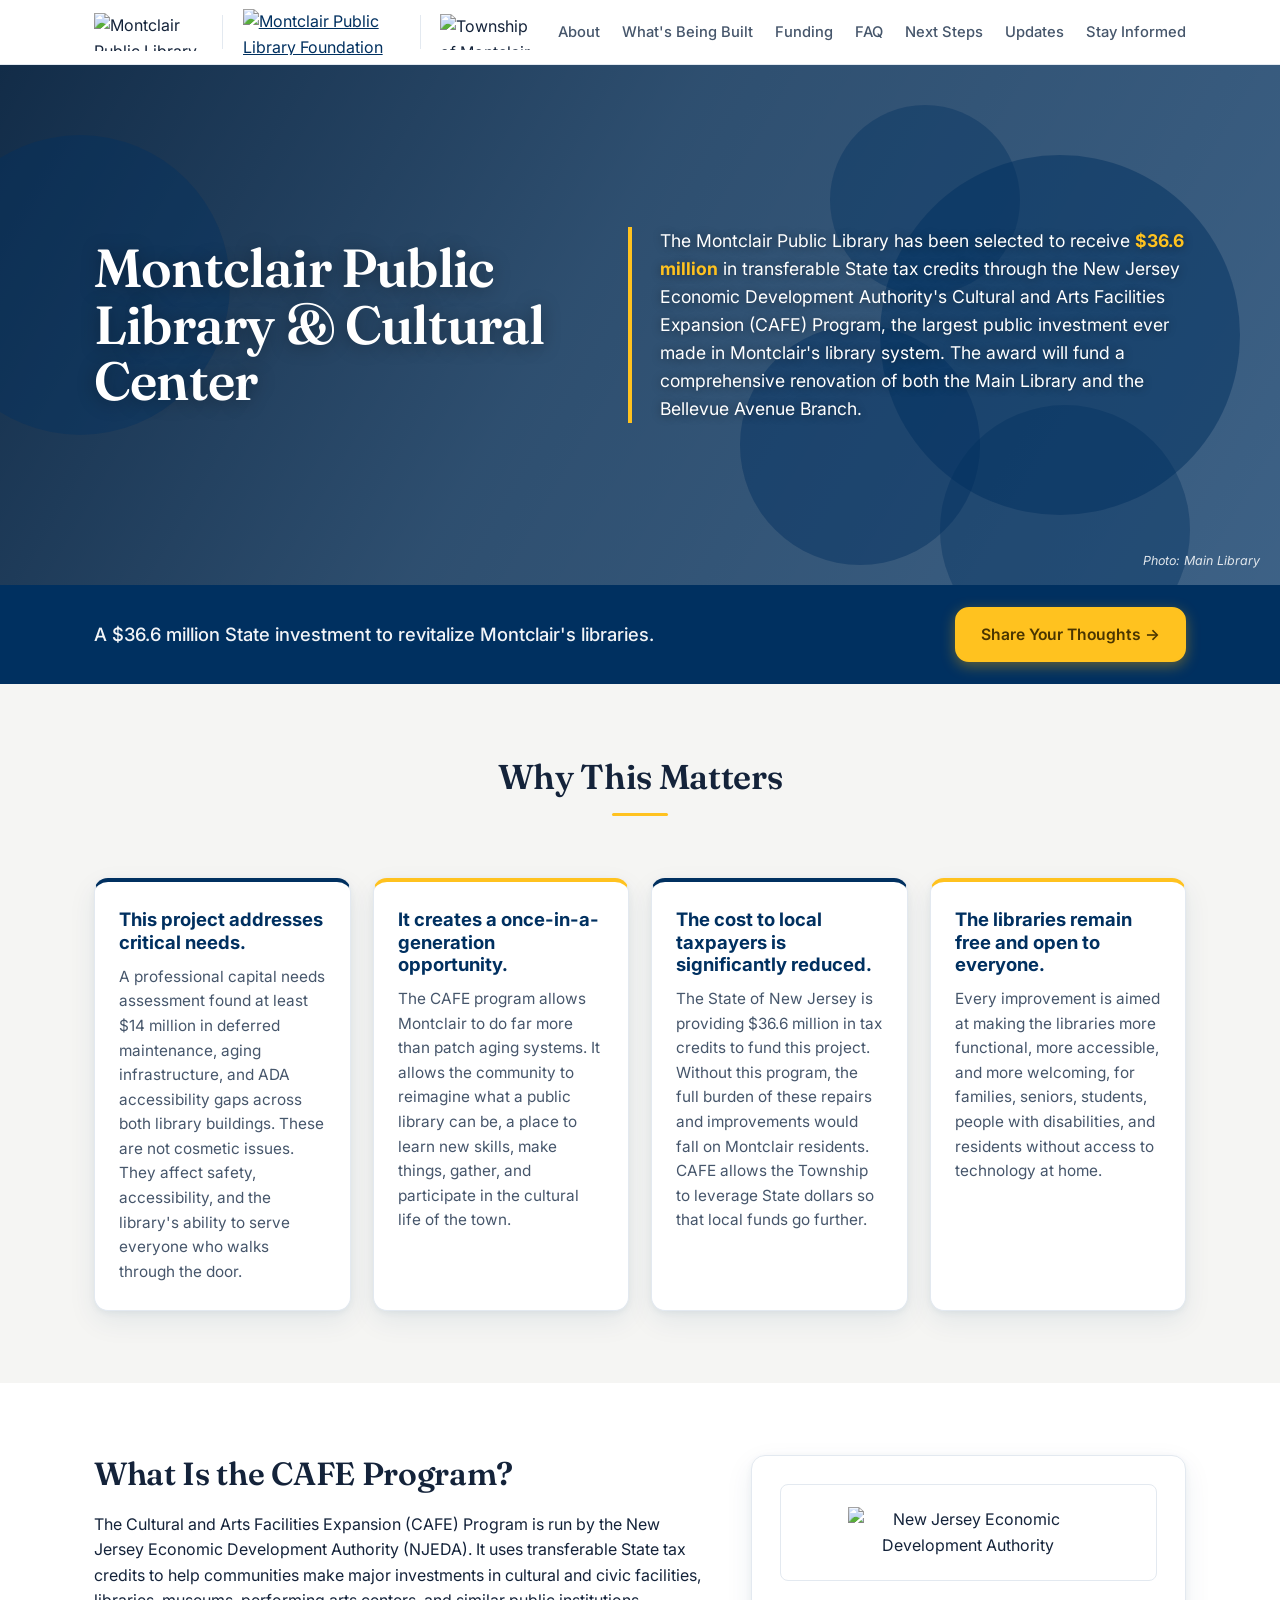
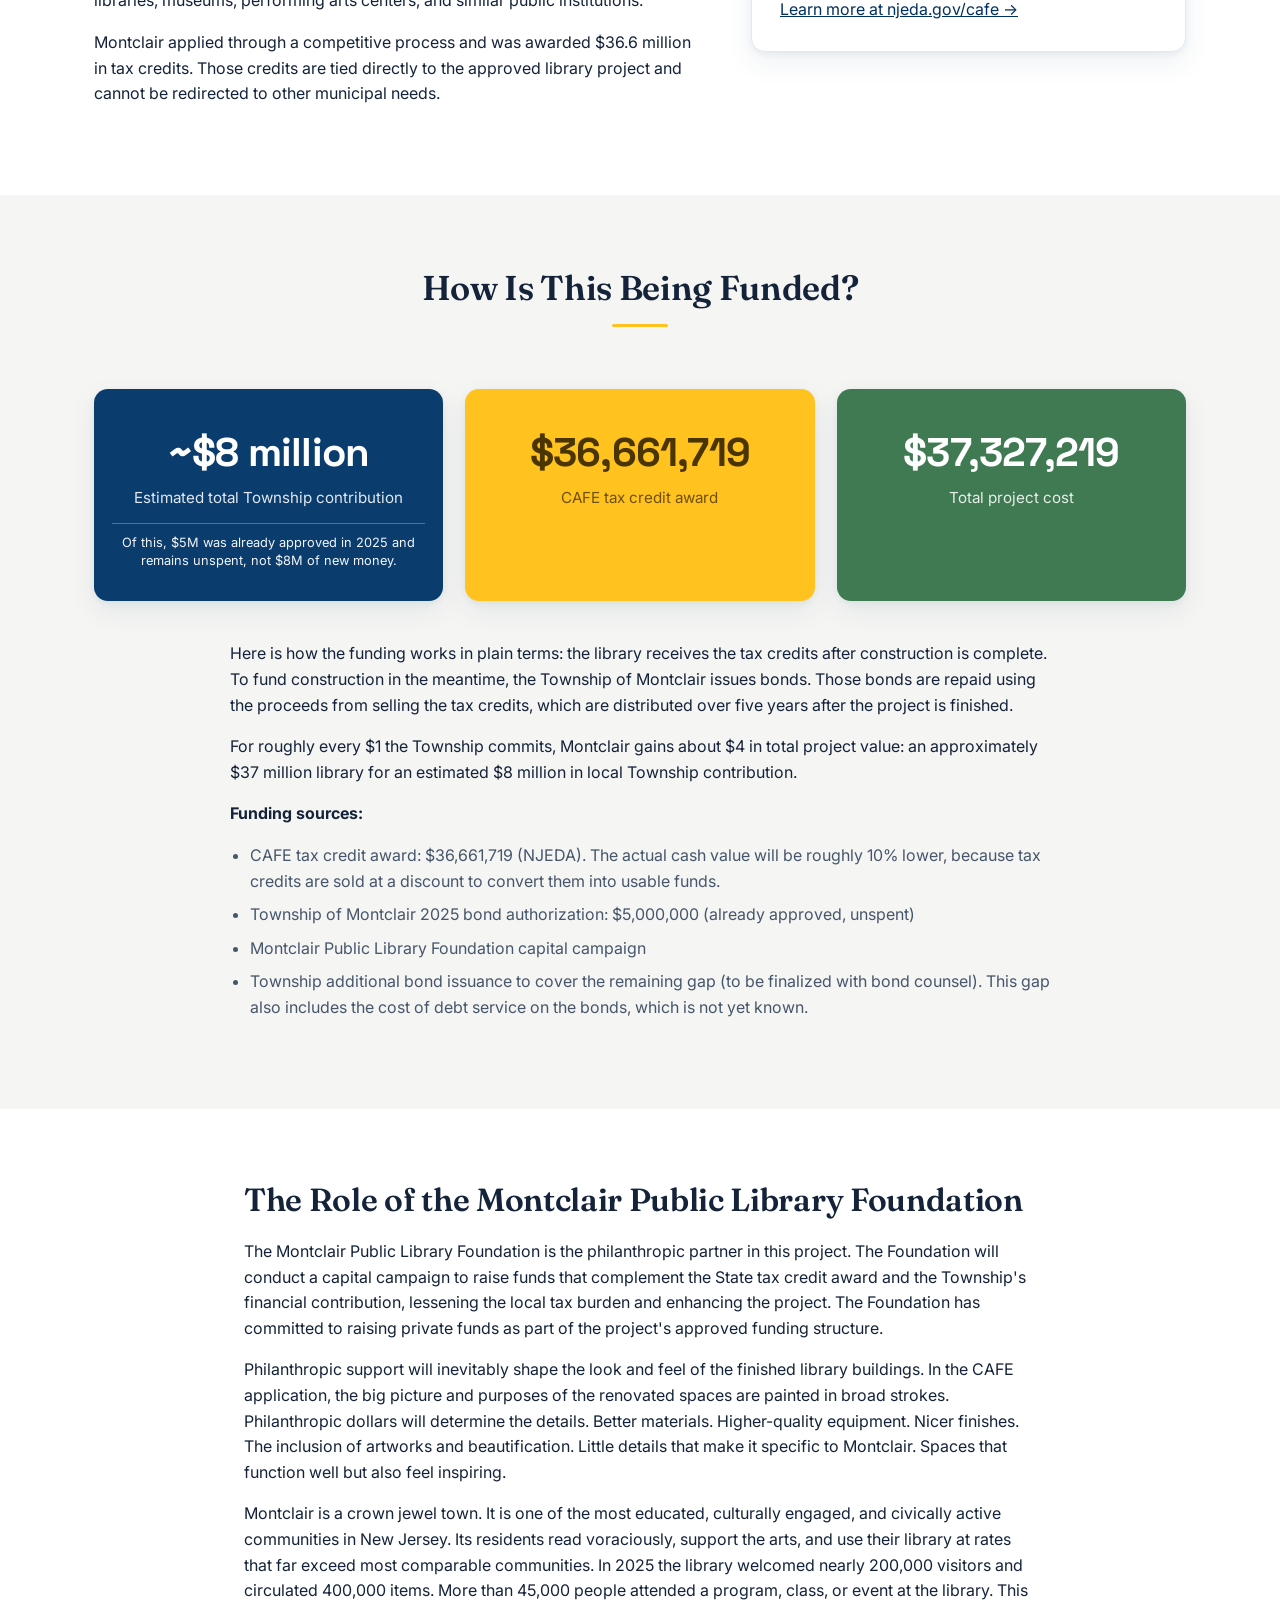
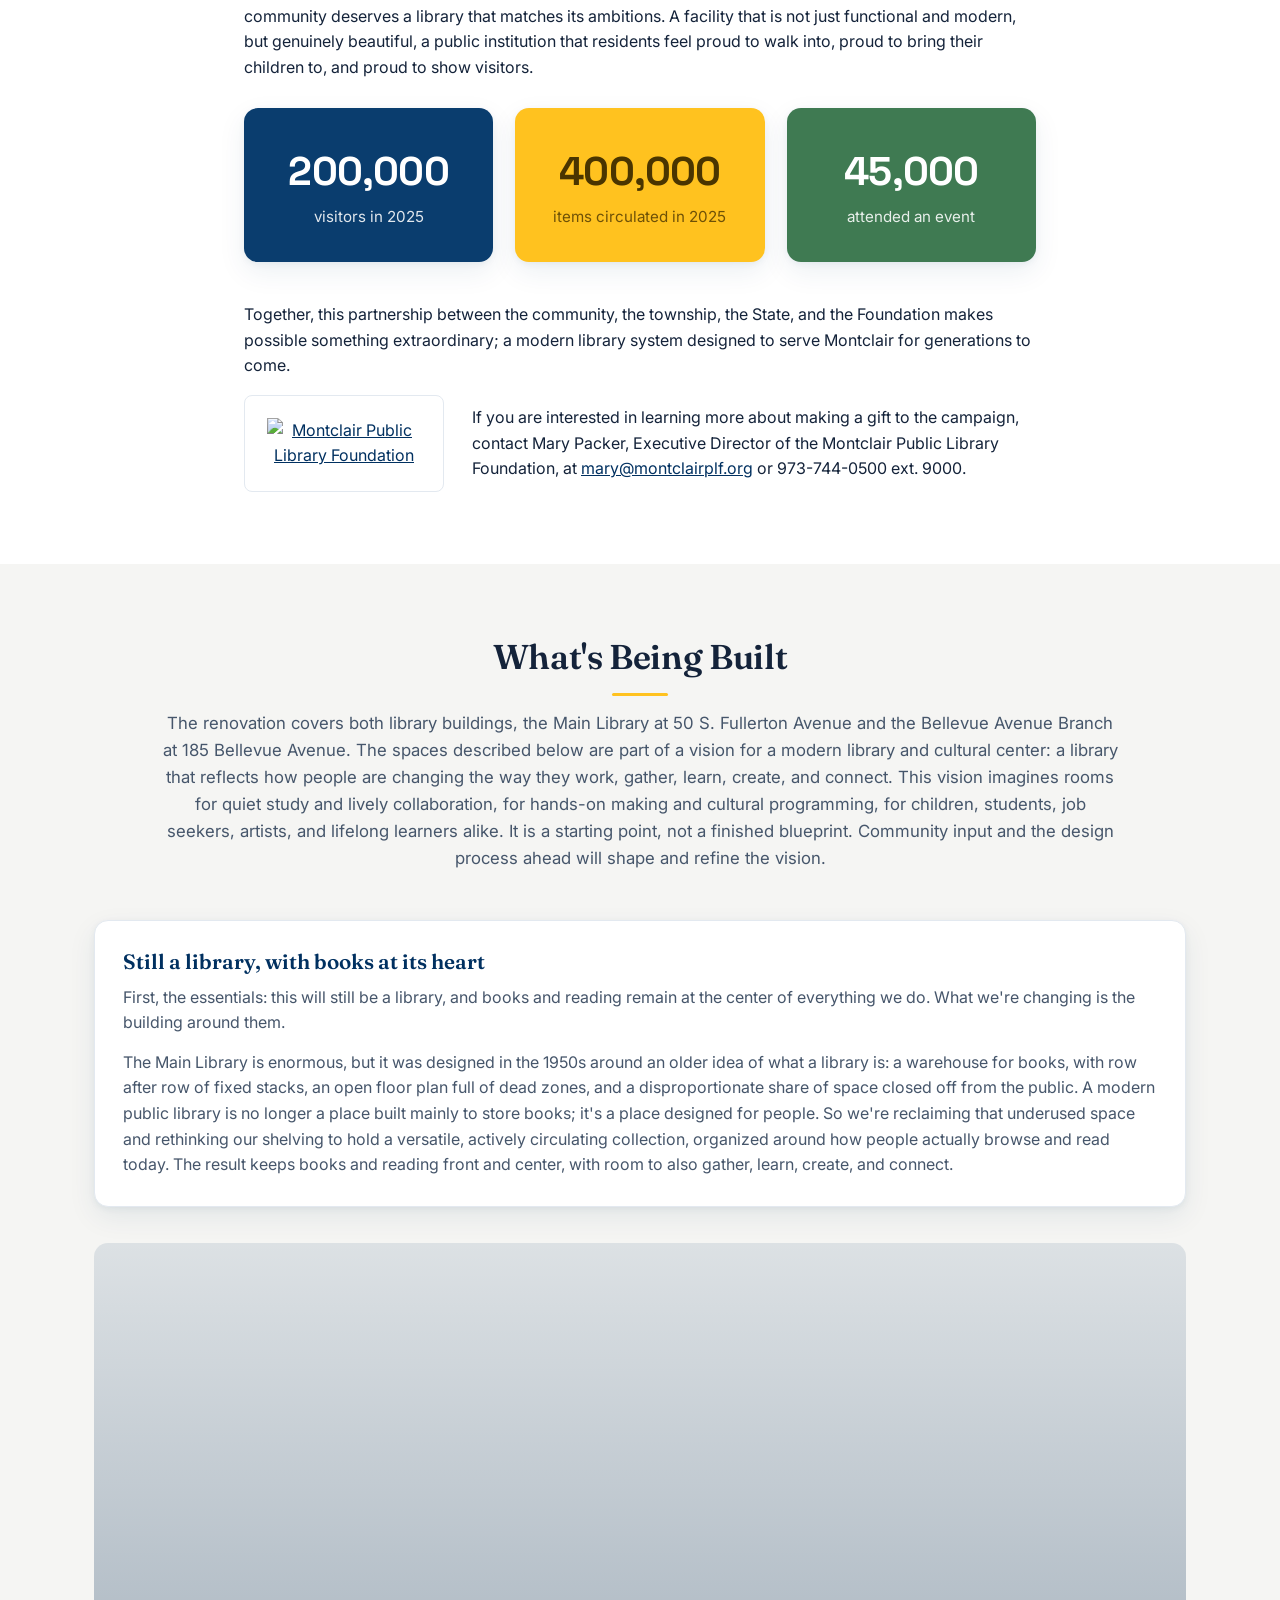
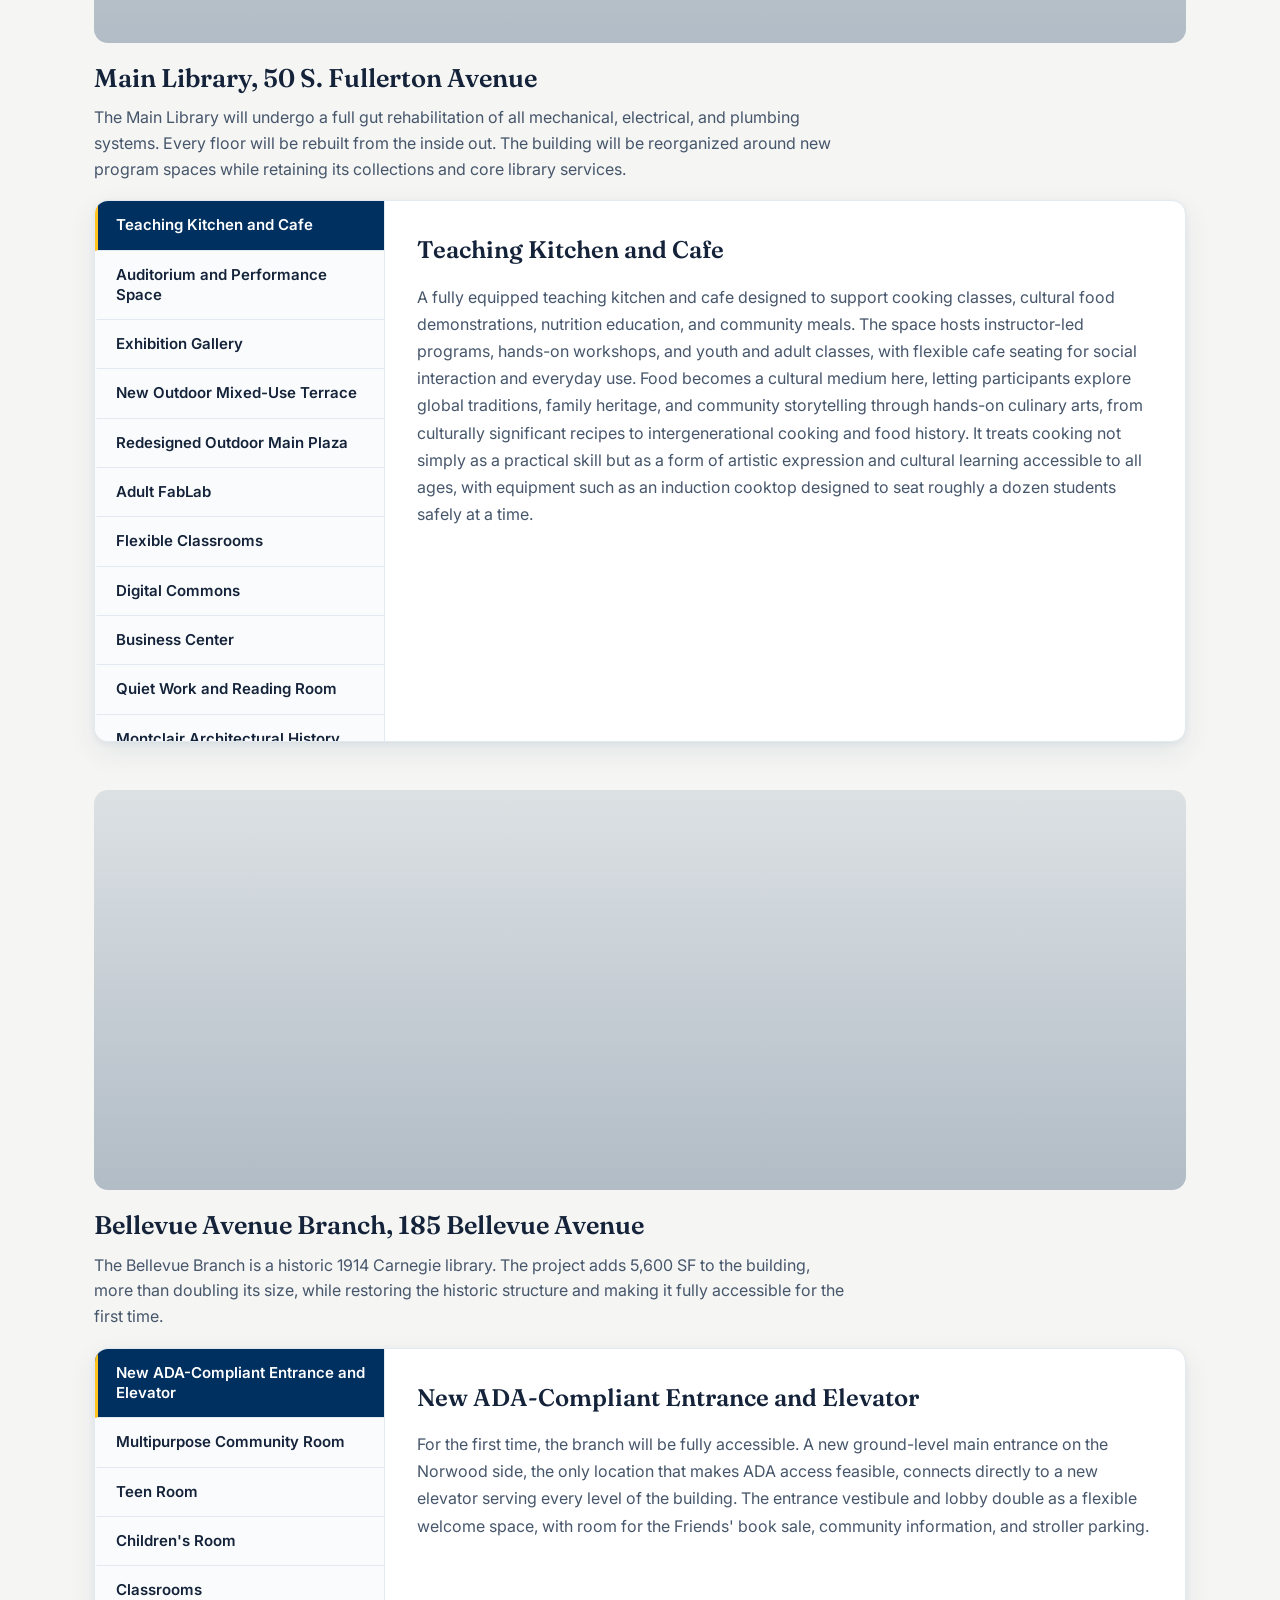
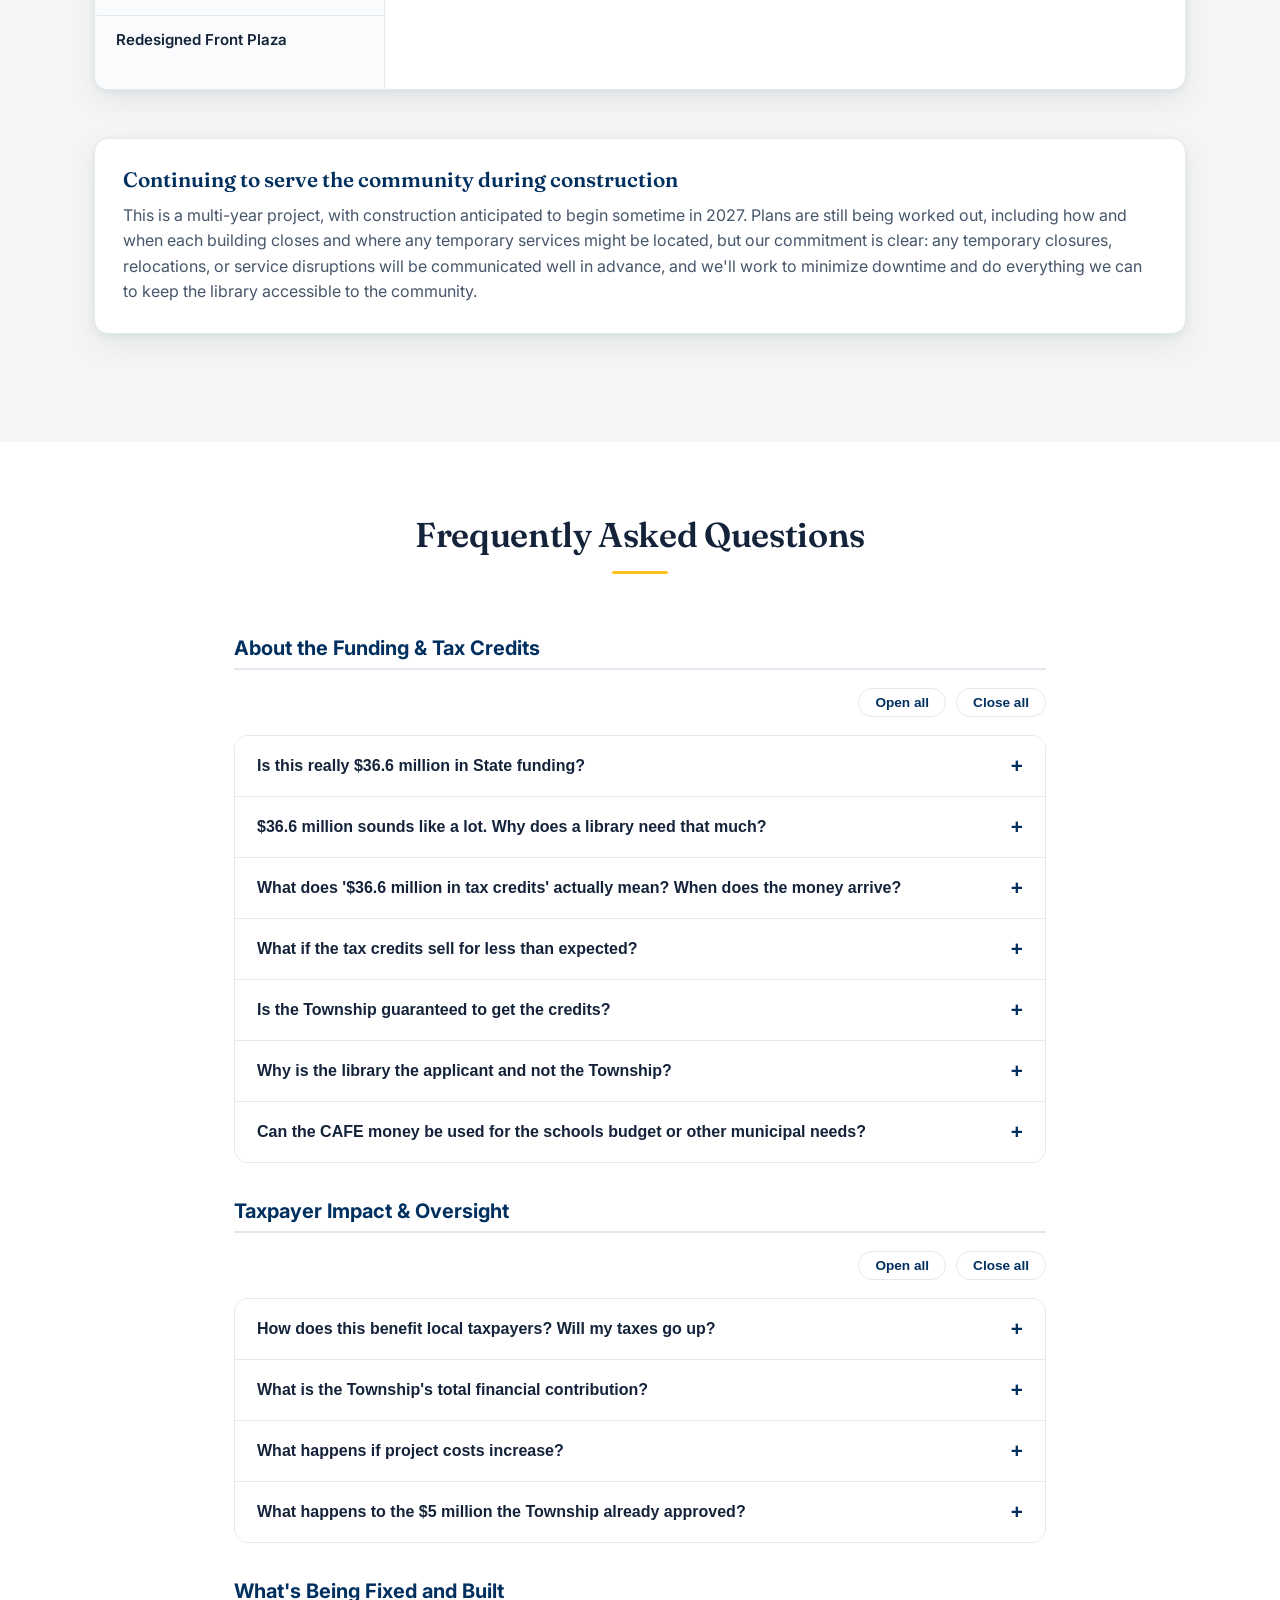
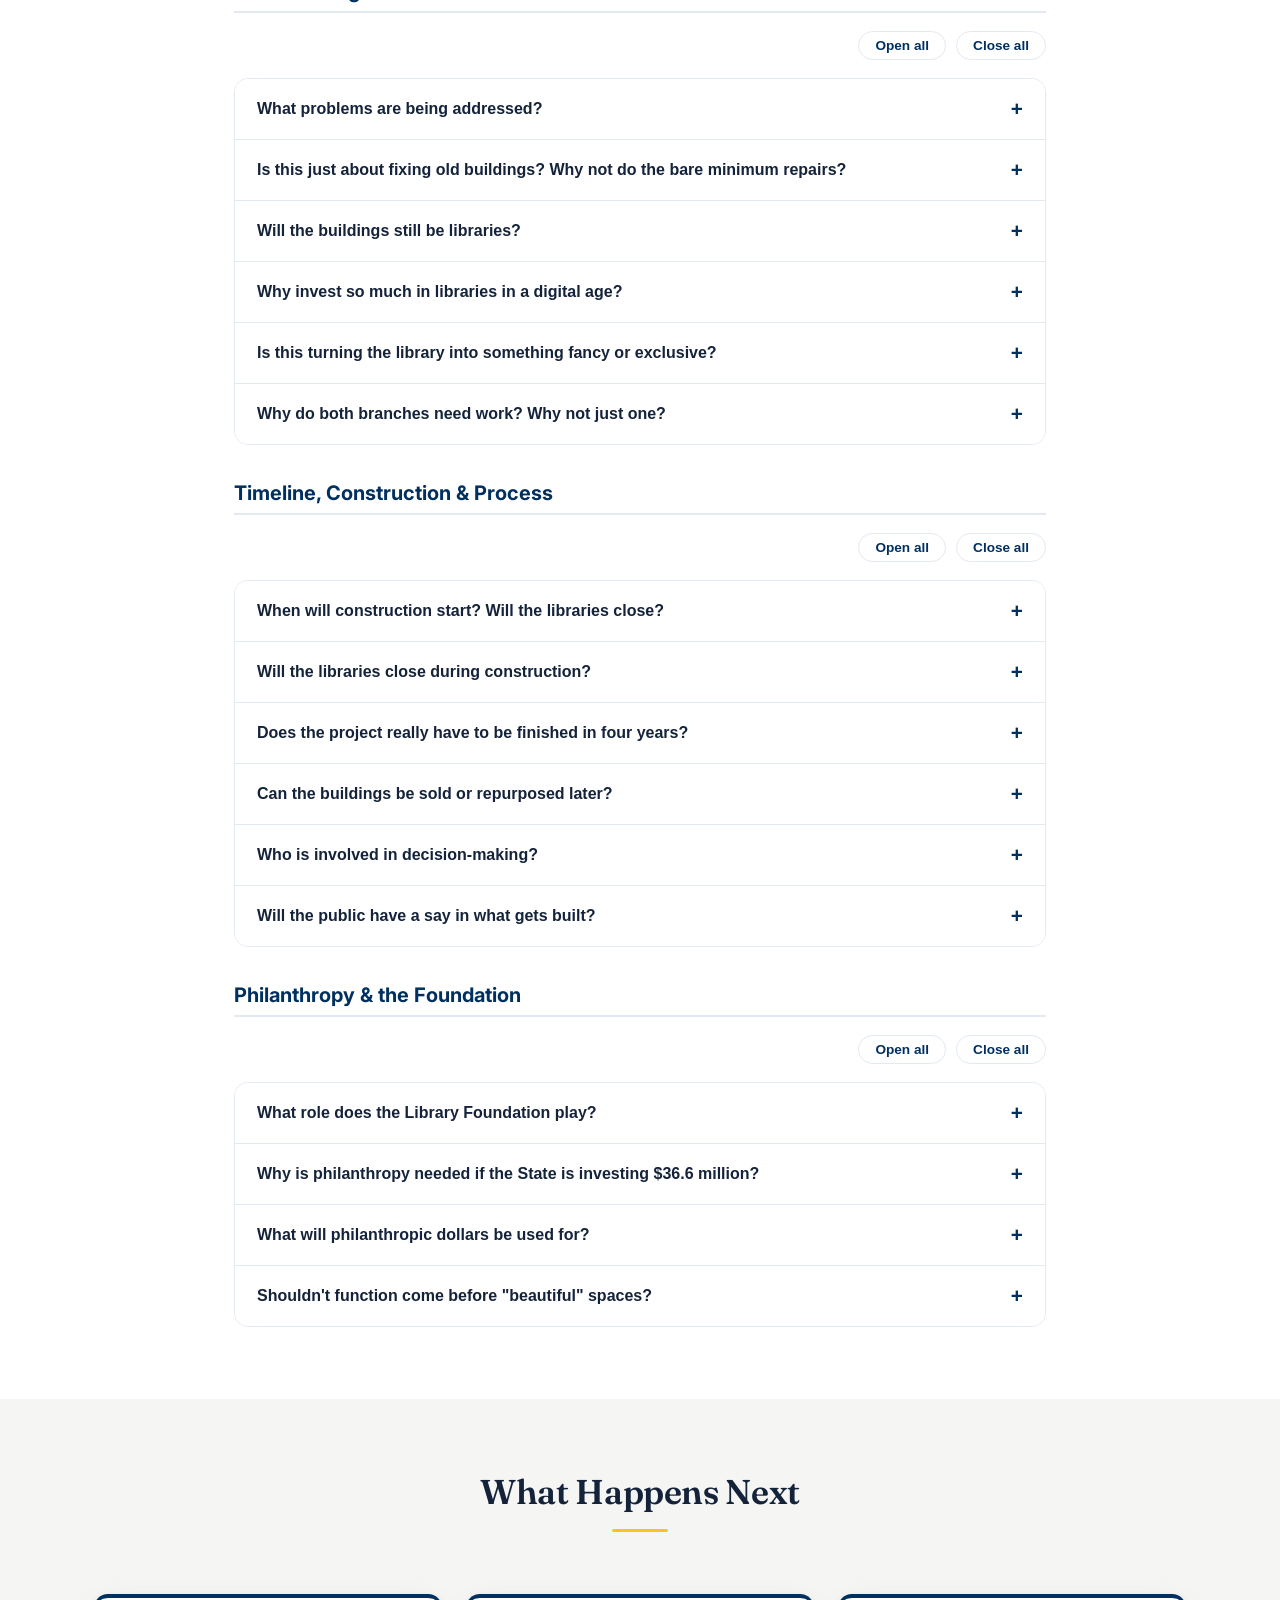
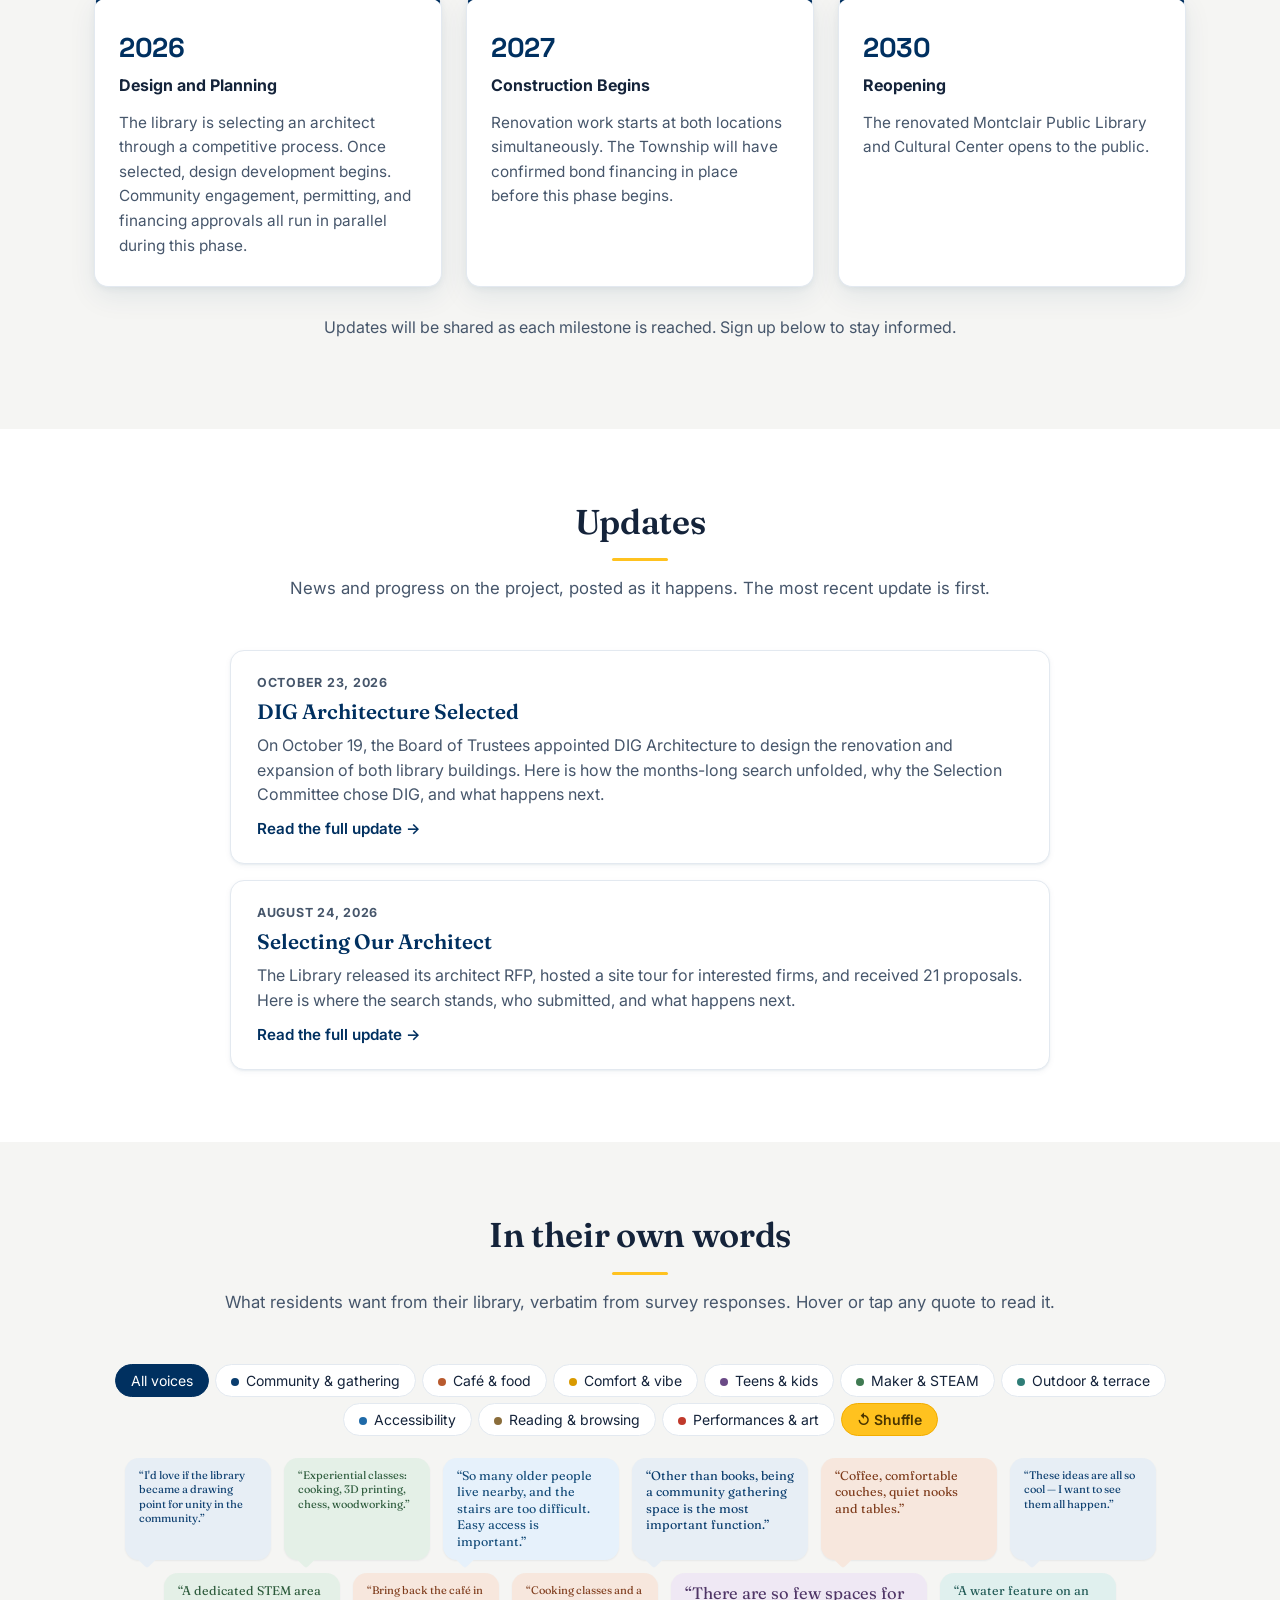
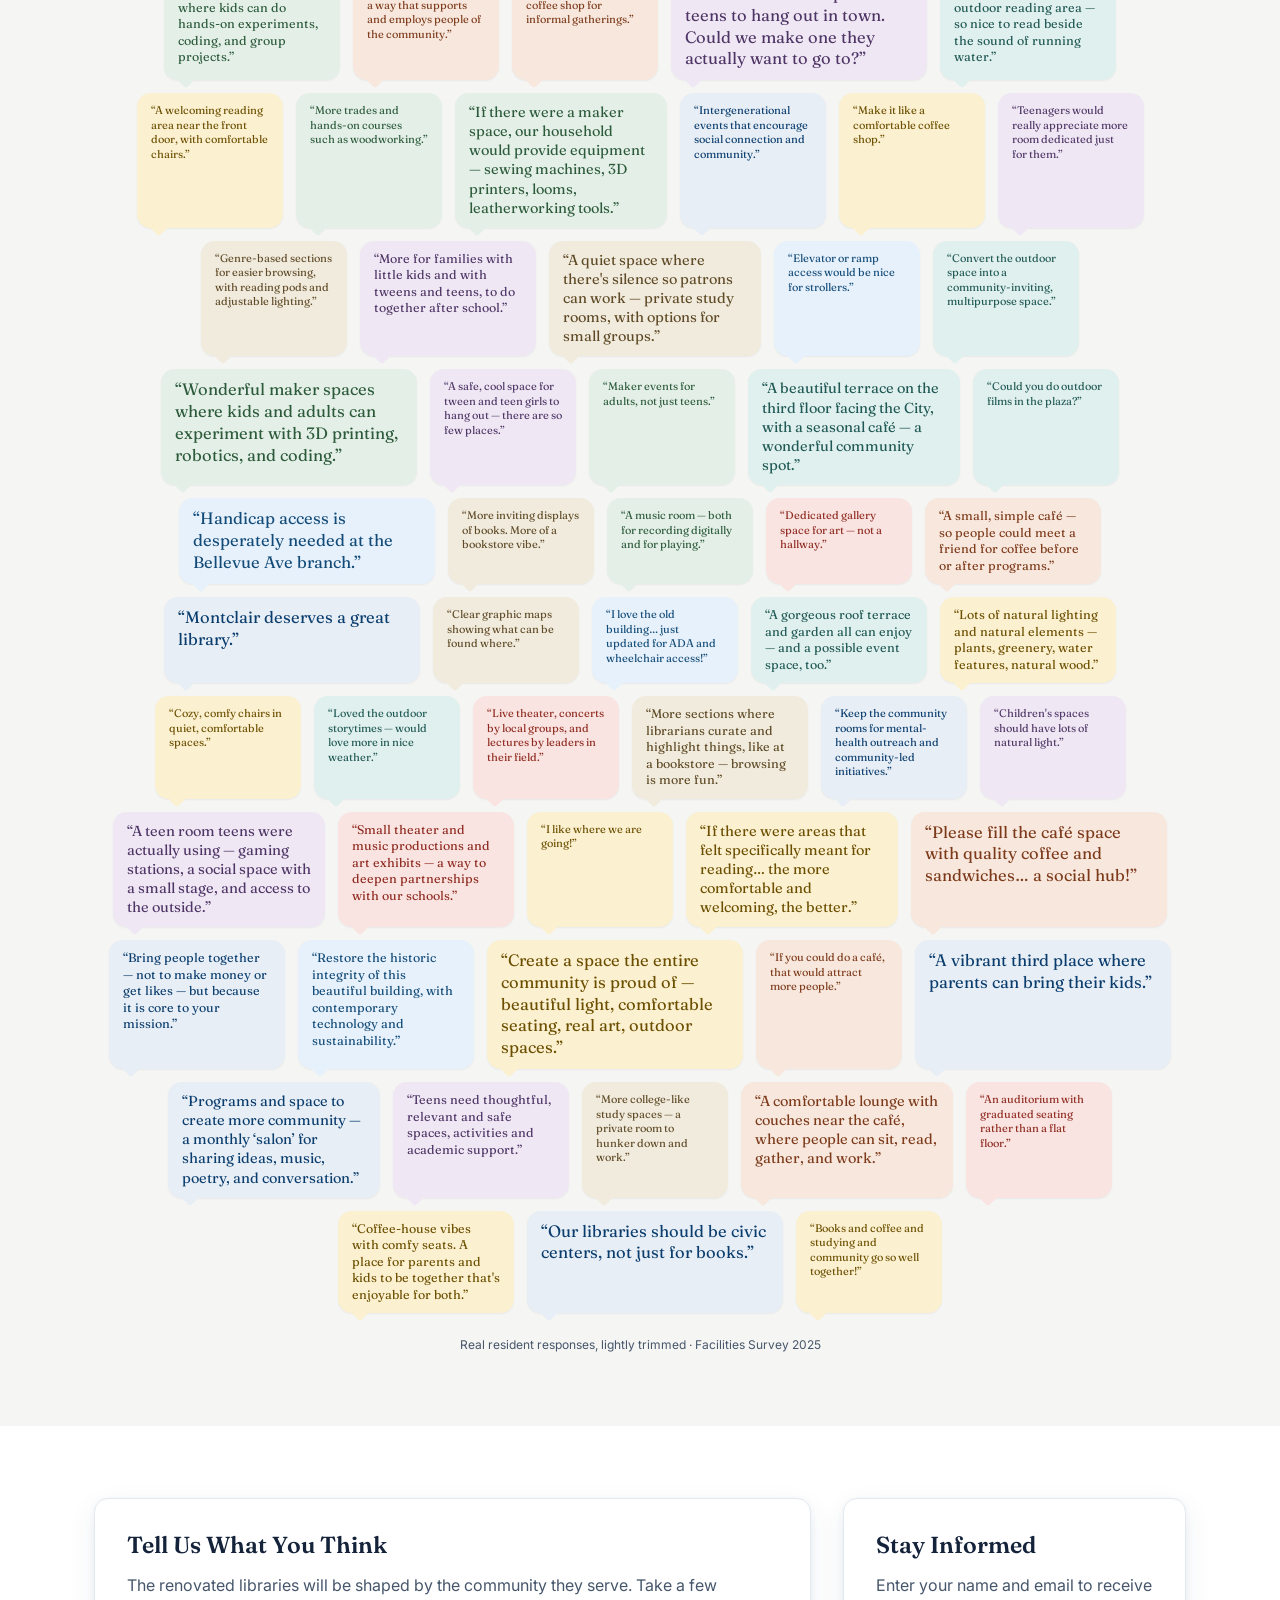
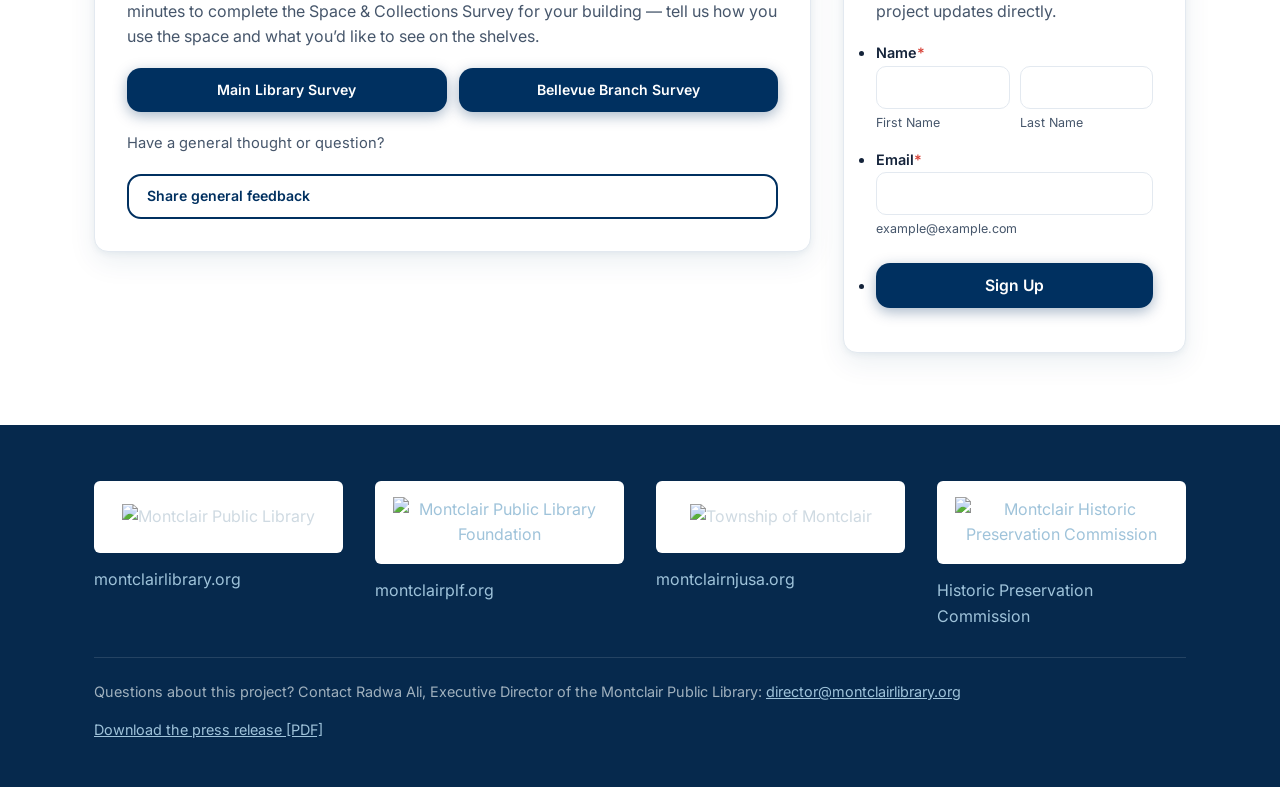
==== index.html @ 273aaa2d "DIG update: write the full post and attach the committee briefing PDF Fill in the October 23 update " ====
<!DOCTYPE html>
<html lang="en">
<head>
<meta charset="UTF-8">
<meta name="viewport" content="width=device-width, initial-scale=1.0">
<script>
  // Tell search engines NOT to index the staging/preview site.
  // Activates only on the renovation-staging URL; the live site stays indexable.
  if (location.pathname.indexOf('renovation-staging') !== -1) {
    var m = document.createElement('meta');
    m.name = 'robots';
    m.content = 'noindex, nofollow';
    document.head.appendChild(m);
  }
</script>
<title>Montclair Public Library &amp; Cultural Center</title>
<meta name="description" content="A $37 million State investment to revitalize Montclair's libraries. Explore the vision for a renovated Main Library and Bellevue Avenue Branch through New Jersey's CAFE program.">
<link rel="canonical" href="https://montclairlibrary.github.io/renovation/">

<!-- Open Graph (Facebook, LinkedIn, iMessage, Slack, etc.) -->
<meta property="og:type" content="website">
<meta property="og:site_name" content="Montclair Public Library">
<meta property="og:title" content="Montclair Public Library &amp; Cultural Center">
<meta property="og:description" content="A $37 million State investment to revitalize Montclair's libraries. Explore the vision for a renovated Main Library and Bellevue Avenue Branch.">
<meta property="og:url" content="https://montclairlibrary.github.io/renovation/">
<meta property="og:image" content="https://montclairlibrary.github.io/renovation/share-image.jpg">
<meta property="og:image:width" content="1200">
<meta property="og:image:height" content="630">
<meta property="og:image:alt" content="The Montclair Public Library Main Library building, with the CAFE Capital Campaign title.">

<!-- Twitter / X -->
<meta name="twitter:card" content="summary_large_image">
<meta name="twitter:title" content="Montclair Public Library &amp; Cultural Center">
<meta name="twitter:description" content="A $37 million State investment to revitalize Montclair's libraries.">
<meta name="twitter:image" content="https://montclairlibrary.github.io/renovation/share-image.jpg">

<!-- Favicon -->
<link rel="icon" type="image/png" href="favicon.png">
<link rel="apple-touch-icon" href="favicon.png">

<link rel="preconnect" href="https://fonts.googleapis.com">
<link rel="preconnect" href="https://fonts.gstatic.com" crossorigin>
<link href="https://fonts.googleapis.com/css2?family=Fraunces:opsz,wght@9..144,400;9..144,500;9..144,600&family=Inter:wght@400;500;600;700;800&family=Space+Grotesk:wght@500;600;700&display=swap" rel="stylesheet">
<link rel="stylesheet" href="assets/site.css">
</head>
<body>

<!-- ===== NAV ===== -->
<header class="nav">
  <div class="wrap nav-inner">
    <div class="brand-logos">
      <img class="nav-logo-mpl" src="MPL_Logo_Color.png" alt="Montclair Public Library">
      <span class="nav-divider"></span>
      <a href="https://montclairplf.org" target="_blank" rel="noopener"><img class="nav-logo-mplf" src="cropped-MPLF-logo.png" alt="Montclair Public Library Foundation"></a>
      <span class="nav-divider"></span>
      <img class="nav-logo-twp" src="Montclair-Township-Logo.png" alt="Township of Montclair">
    </div>
    <button class="nav-toggle" id="navToggle" aria-label="Toggle menu" aria-expanded="false">&#9776;</button>
    <ul class="nav-links" id="navLinks">
      <li><a href="#about">About</a></li>
      <li><a href="#built">What's Being Built</a></li>
      <li><a href="#funding">Funding</a></li>
      <li><a href="#faq">FAQ</a></li>
      <li><a href="#next">Next Steps</a></li>
      <li><a href="#updates">Updates</a></li>
      <li><a href="#feedback">Stay Informed</a></li>
    </ul>
  </div>
</header>

<!-- ===== HERO ===== -->
<section class="hero" id="top">
  <div class="hero-image">
    <span class="hero-circle hero-circle-1"></span>
    <span class="hero-circle hero-circle-2"></span>
    <span class="hero-circle hero-circle-3"></span>
    <span class="hero-circle hero-circle-4"></span>
    <span class="hero-circle hero-circle-5"></span>
    <div class="wrap hero-overlay">
      <h1>Montclair Public Library &amp; Cultural Center</h1>
      <p class="hero-intro">The Montclair Public Library has been selected to receive <strong>$36.6 million</strong> in transferable State tax credits through the New Jersey Economic Development Authority's Cultural and Arts Facilities Expansion (CAFE) Program, the largest public investment ever made in Montclair's library system. The award will fund a comprehensive renovation of both the Main Library and the Bellevue Avenue Branch.</p>
    </div>
    <span class="hero-credit">Photo: Main Library</span>
  </div>
  <div class="hero-band">
    <div class="wrap hero-band-inner">
      <p class="hero-tagline">A $36.6 million State investment to revitalize Montclair's libraries.</p>
      <a class="btn btn-accent" href="#feedback">Share Your Thoughts &rarr;</a>
    </div>
  </div>
</section>

<!-- ===== WHY THIS MATTERS ===== -->
<section id="about">
  <div class="wrap">
    <div class="section-head">
      <h2>Why This Matters</h2>
    </div>
    <div class="card-row">
      <div class="card">
        <h3>This project addresses critical needs.</h3>
        <p>A professional capital needs assessment found at least $14 million in deferred maintenance, aging infrastructure, and ADA accessibility gaps across both library buildings. These are not cosmetic issues. They affect safety, accessibility, and the library's ability to serve everyone who walks through the door.</p>
      </div>
      <div class="card">
        <h3>It creates a once-in-a-generation opportunity.</h3>
        <p>The CAFE program allows Montclair to do far more than patch aging systems. It allows the community to reimagine what a public library can be, a place to learn new skills, make things, gather, and participate in the cultural life of the town.</p>
      </div>
      <div class="card">
        <h3>The cost to local taxpayers is significantly reduced.</h3>
        <p>The State of New Jersey is providing $36.6 million in tax credits to fund this project. Without this program, the full burden of these repairs and improvements would fall on Montclair residents. CAFE allows the Township to leverage State dollars so that local funds go further.</p>
      </div>
      <div class="card">
        <h3>The libraries remain free and open to everyone.</h3>
        <p>Every improvement is aimed at making the libraries more functional, more accessible, and more welcoming, for families, seniors, students, people with disabilities, and residents without access to technology at home.</p>
      </div>
    </div>
  </div>
</section>

<!-- ===== CAFE PROGRAM ===== -->
<section>
  <div class="wrap">
    <div class="two-col">
      <div>
        <h2 style="font-size:2rem;margin:0 0 18px;">What Is the CAFE Program?</h2>
        <p>The Cultural and Arts Facilities Expansion (CAFE) Program is run by the New Jersey Economic Development Authority (NJEDA). It uses transferable State tax credits to help communities make major investments in cultural and civic facilities, libraries, museums, performing arts centers, and similar public institutions.</p>
        <p>Montclair applied through a competitive process and was awarded $36.6 million in tax credits. Those credits are tied directly to the approved library project and cannot be redirected to other municipal needs.</p>
      </div>
      <div class="panel">
        <div class="logo-box"><img src="NJEDA_logo.png" alt="New Jersey Economic Development Authority" style="max-width:240px;"></div>
        <p style="margin:0;"><a href="https://www.njeda.gov/cafe">Learn more at njeda.gov/cafe &rarr;</a></p>
      </div>
    </div>
  </div>
</section>

<!-- ===== FUNDING ===== -->
<section id="funding">
  <div class="wrap">
    <div class="section-head">
      <h2>How Is This Being Funded?</h2>
    </div>
    <div class="stat-row">
      <div class="stat"><span class="num">~$8 million</span><span class="label">Estimated total Township contribution</span><span class="stat-note">Of this, $5M was already approved in 2025 and remains unspent, not $8M of new money.</span></div>
      <div class="stat"><span class="num">$36,661,719</span><span class="label">CAFE tax credit award</span></div>
      <div class="stat"><span class="num">$37,327,219</span><span class="label">Total project cost</span></div>
    </div>
    <div class="fund-list" style="margin:0 auto;">
      <p>Here is how the funding works in plain terms: the library receives the tax credits after construction is complete. To fund construction in the meantime, the Township of Montclair issues bonds. Those bonds are repaid using the proceeds from selling the tax credits, which are distributed over five years after the project is finished.</p>
      <p>For roughly every $1 the Township commits, Montclair gains about $4 in total project value: an approximately $37 million library for an estimated $8 million in local Township contribution.</p>
      <p><strong>Funding sources:</strong></p>
      <ul>
        <li>CAFE tax credit award: $36,661,719 (NJEDA). The actual cash value will be roughly 10% lower, because tax credits are sold at a discount to convert them into usable funds.</li>
        <li>Township of Montclair 2025 bond authorization: $5,000,000 (already approved, unspent)</li>
        <li>Montclair Public Library Foundation capital campaign</li>
        <li>Township additional bond issuance to cover the remaining gap (to be finalized with bond counsel). This gap also includes the cost of debt service on the bonds, which is not yet known.</li>
      </ul>
    </div>
  </div>
</section>

<!-- ===== FOUNDATION ROLE ===== -->
<section>
  <div class="wrap" style="max-width:840px;">
    <h2 style="font-size:2rem;margin:0 0 20px;">The Role of the Montclair Public Library Foundation</h2>
    <p>The Montclair Public Library Foundation is the philanthropic partner in this project. The Foundation will conduct a capital campaign to raise funds that complement the State tax credit award and the Township's financial contribution, lessening the local tax burden and enhancing the project. The Foundation has committed to raising private funds as part of the project's approved funding structure.</p>
    <p>Philanthropic support will inevitably shape the look and feel of the finished library buildings. In the CAFE application, the big picture and purposes of the renovated spaces are painted in broad strokes. Philanthropic dollars will determine the details. Better materials. Higher-quality equipment. Nicer finishes. The inclusion of artworks and beautification. Little details that make it specific to Montclair. Spaces that function well but also feel inspiring.</p>
    <p>Montclair is a crown jewel town. It is one of the most educated, culturally engaged, and civically active communities in New Jersey. Its residents read voraciously, support the arts, and use their library at rates that far exceed most comparable communities. In 2025 the library welcomed nearly 200,000 visitors and circulated 400,000 items. More than 45,000 people attended a program, class, or event at the library. This community deserves a library that matches its ambitions. A facility that is not just functional and modern, but genuinely beautiful, a public institution that residents feel proud to walk into, proud to bring their children to, and proud to show visitors.</p>
    <div class="stat-row" style="margin-top:28px;">
      <div class="stat"><span class="num">200,000</span><span class="label">visitors in 2025</span></div>
      <div class="stat"><span class="num">400,000</span><span class="label">items circulated in 2025</span></div>
      <div class="stat"><span class="num">45,000</span><span class="label">attended an event</span></div>
    </div>
    <p>Together, this partnership between the community, the township, the State, and the Foundation makes possible something extraordinary; a modern library system designed to serve Montclair for generations to come.</p>
    <div class="found-contact">
      <div class="logo-box" style="max-width:200px;"><a href="https://montclairplf.org" target="_blank" rel="noopener"><img src="cropped-MPLF-logo.png" alt="Montclair Public Library Foundation" style="max-width:200px;"></a></div>
      <p>If you are interested in learning more about making a gift to the campaign, contact Mary Packer, Executive Director of the Montclair Public Library Foundation, at <a href="mailto:mary@montclairplf.org">mary@montclairplf.org</a> or 973-744-0500 ext. 9000.</p>
    </div>
  </div>
</section>

<!-- ===== WHAT'S BEING BUILT ===== -->
<section id="built">
  <div class="wrap">
    <div class="section-head section-head--wide">
      <h2>What's Being Built</h2>
      <p>The renovation covers both library buildings, the Main Library at 50 S. Fullerton Avenue and the Bellevue Avenue Branch at 185 Bellevue Avenue. The spaces described below are part of a vision for a modern library and cultural center: a library that reflects how people are changing the way they work, gather, learn, create, and connect. This vision imagines rooms for quiet study and lively collaboration, for hands-on making and cultural programming, for children, students, job seekers, artists, and lifelong learners alike. It is a starting point, not a finished blueprint. Community input and the design process ahead will shape and refine the vision.</p>
    </div>

    <div class="panel build-commit">
      <h3>Still a library, with books at its heart</h3>
      <p>First, the essentials: this will still be a library, and books and reading remain at the center of everything we do. What we're changing is the building around them.</p>
      <p>The Main Library is enormous, but it was designed in the 1950s around an older idea of what a library is: a warehouse for books, with row after row of fixed stacks, an open floor plan full of dead zones, and a disproportionate share of space closed off from the public. A modern public library is no longer a place built mainly to store books; it's a place designed for people. So we're reclaiming that underused space and rethinking our shelving to hold a versatile, actively circulating collection, organized around how people actually browse and read today. The result keeps books and reading front and center, with room to also gather, learn, create, and connect.</p>
    </div>

    <!-- Main Library -->
    <div class="building">
      <div class="building-photo" role="img" aria-label="Main Library exterior" style="background-image: linear-gradient(180deg, rgba(0,48,96,0.10), rgba(0,40,80,0.28)), url('main-exterior.jpg'); background-size: cover; background-position: center;"></div>
      <h3>Main Library, 50 S. Fullerton Avenue</h3>
      <p>The Main Library will undergo a full gut rehabilitation of all mechanical, electrical, and plumbing systems. Every floor will be rebuilt from the inside out. The building will be reorganized around new program spaces while retaining its collections and core library services.</p>
      <div class="explorer" data-explorer>
        <div class="explorer-list" role="tablist" aria-label="Main Library spaces">
          <button type="button" class="exp-item is-active" data-i="0">Teaching Kitchen and Cafe</button>
          <button type="button" class="exp-item" data-i="1">Auditorium and Performance Space</button>
          <button type="button" class="exp-item" data-i="2">Exhibition Gallery</button>
          <button type="button" class="exp-item" data-i="3">New Outdoor Mixed-Use Terrace</button>
          <button type="button" class="exp-item" data-i="4">Redesigned Outdoor Main Plaza</button>
          <button type="button" class="exp-item" data-i="5">Adult FabLab</button>
          <button type="button" class="exp-item" data-i="6">Flexible Classrooms</button>
          <button type="button" class="exp-item" data-i="7">Digital Commons</button>
          <button type="button" class="exp-item" data-i="8">Business Center</button>
          <button type="button" class="exp-item" data-i="9">Quiet Work and Reading Room</button>
          <button type="button" class="exp-item" data-i="10">Montclair Architectural History and Preservation Center</button>
          <button type="button" class="exp-item" data-i="11">Jazz Library</button>
          <button type="button" class="exp-item" data-i="12">Podcast, Music, and Media Studios</button>
          <button type="button" class="exp-item" data-i="13">Teen Wing</button>
          <button type="button" class="exp-item" data-i="14">Children's STEAM Discovery Lab</button>
          <button type="button" class="exp-item" data-i="15">Expanded Children's Story and Activity Room</button>
          <button type="button" class="exp-item" data-i="16">Sensory Room</button>
        </div>
        <div class="explorer-detail">
          <div class="exp-panel is-active" data-i="0"><h4>Teaching Kitchen and Cafe</h4><p>A fully equipped teaching kitchen and cafe designed to support cooking classes, cultural food demonstrations, nutrition education, and community meals. The space hosts instructor-led programs, hands-on workshops, and youth and adult classes, with flexible cafe seating for social interaction and everyday use. Food becomes a cultural medium here, letting participants explore global traditions, family heritage, and community storytelling through hands-on culinary arts, from culturally significant recipes to intergenerational cooking and food history. It treats cooking not simply as a practical skill but as a form of artistic expression and cultural learning accessible to all ages, with equipment such as an induction cooktop designed to seat roughly a dozen students safely at a time.</p></div>
          <div class="exp-panel" data-i="1"><h4>Auditorium and Performance Space</h4><p>The auditorium is an existing space that will be substantially upgraded as a venue for live performances, author talks, film screenings, lectures, civic forums, and large public gatherings, with multiple staging formats and high-quality audiovisual presentation. As the library's signature cultural space, it anchors a broad range of arts and humanities programming, including literary events, musical performances, panel discussions, and community arts presentations. It serves as a central gathering place where residents experience cultural content, engage in civic dialogue, and share in artistic experiences. As the primary indoor performance venue in the facility, it is essential to delivering accessible, high-impact cultural programming.</p></div>
          <div class="exp-panel" data-i="2"><h4>Exhibition Gallery</h4><p>Gallery spaces for rotating exhibitions, presentations by local and regional artists, historical and archival displays, and community storytelling projects, with professional-quality installation for framed artworks, photography, interpretive panels, and mixed-media exhibits. It accommodates both curated shows and community-driven displays throughout the year, woven into the everyday experience of the library rather than cordoned off. The gallery gives residents direct access to artwork, historical narratives, and thematic exhibitions that reflect Montclair's diverse cultural identity, showcasing local artists, community history, and student work. By offering a public platform for visual expression and cultural storytelling, it strengthens community engagement with the arts.</p></div>
          <div class="exp-panel" data-i="3"><h4>New Outdoor Mixed-Use Terrace</h4><p>An outdoor terrace built to host readings, acoustic music, art talks, small performances, workshops, and informal community gatherings, with seating, power access, lighting, and visibility to surrounding program spaces. It works both as a spillover area for indoor events and as a standalone venue for intimate outdoor programs across the year, supporting storytimes, yoga, seasonal classes, and poetry readings. The terrace extends the library's cultural programming into an accessible, comfortable open-air environment for those who prefer to participate outdoors. A durable, year-round canopy is envisioned so that rain is never a deterrent.</p></div>
          <div class="exp-panel" data-i="4"><h4>Redesigned Outdoor Main Plaza</h4><p>A large, multi-use outdoor plaza designed to host festivals, concerts, author events, civic gatherings, performances, book fairs, and seasonal cultural celebrations, with flexible open space for stages, vendor setups, and audience seating. It functions as the Main Library's primary exterior event venue and as a public cultural square for events too large to hold indoors. It supports concerts, multicultural celebrations, literary festivals, arts markets, and community storytelling, making cultural participation visible and accessible to the entire neighborhood. The plaza reinforces the library's position as an inclusive cultural anchor in Montclair's downtown.</p></div>
          <div class="exp-panel" data-i="5"><h4>Adult FabLab</h4><p>A fully equipped makerspace for hands-on making, fabrication, digital design, prototyping, and creative technology instruction for adults. It includes workbenches, hand tools, 3D printers, laser cutters, CNC equipment, electronics stations, and design computers, plus shop-class woodworking equipment, supporting structured classes, open lab hours, and community-led projects. Modeled on full-service fabrication labs with a wood shop, vinyl cutter, resin and filament 3D printing, an electronics workbench, and a laser cutter, it gives residents access to tools that are typically unavailable or unaffordable for individuals. The lab doubles as a cultural production studio for sculpture, mixed-media work, printmaking, wearable art, and object-making, strengthening Montclair's creative economy and opening pathways into trades and emerging creative industries.</p></div>
          <div class="exp-panel" data-i="6"><h4>Flexible Classrooms</h4><p>Technology-enabled classrooms used by the Adult School of Montclair and community partners for courses, arts workshops, digital skills classes, and community learning, with flexible setups for instruction, small-group activities, and partner-led programs. They provide dedicated space for cultural education, including arts instruction, creative writing, digital media lessons, ESL, and humanities programming. The rooms expand the library's ability to offer accessible, structured cultural classes for residents of all ages.</p></div>
          <div class="exp-panel" data-i="7"><h4>Digital Commons</h4><p>A computer lab supporting digital literacy instruction, creative software access, research support, and computer-based learning, with computers, peripherals, and hands-on instruction for guided or independent use. It provides equitable access to digital arts tools, media-creation software, and research platforms that are essential to today's cultural and creative activities. The space supports digital art, graphic design, media editing, and other technology-based learning that directly contributes to cultural engagement, equipped with adaptive technology and bilingual capacity.</p></div>
          <div class="exp-panel" data-i="8"><h4>Business Center</h4><p>A public-facing production studio that supports printing, scanning, design work, exhibit preparation, document creation, and media finishing for patrons, artists, students, nonprofits, and community organizations. It offers advanced tools, including wide-format printing, high-speed scanning, binding, cutting, laminating, and design workstations, used to create posters, brochures, signage, portfolios, and materials for arts events and exhibitions. Community members can produce exhibit signage, event posters, program brochures, art prints, and interpretive materials, with production support for library-led exhibitions, public art initiatives, and community arts groups. Functioning as a micro production lab, it expands equitable access to professional creative and finishing equipment for small business owners, job seekers, and anyone who needs it.</p></div>
          <div class="exp-panel" data-i="9"><h4>Quiet Work and Reading Room</h4><p>A silent room for reading, research, writing, and independent study in a distraction-free environment, with soft seating, laptop desks, natural light, and focused space for extended work. It supports sustained engagement with literature, humanities research, and individual creative work. By offering a dedicated quiet space, it lets patrons participate more fully in the cultural and intellectual life of the library, an alternative to commercial coworking spaces and crowded cafes.</p></div>
          <div class="exp-panel" data-i="10"><h4>Montclair Architectural History and Preservation Center</h4><p>A research space providing access to local history materials, architectural records, preservation documents, maps, drawings, and special collections, with study space and reference assistance focused on Montclair's built environment and community history. Built around the library's extensive deed collection, it preserves and provides access to the community's architectural and cultural heritage through documents, plans, photographs, and archival materials. A digital preservation lab supports digitization of historical collections, and residents can research the history of their homes and neighborhoods while engaging with materials that support exhibits, preservation efforts, and cultural learning.</p></div>
          <div class="exp-panel" data-i="11"><h4>Jazz Library</h4><p>A dedicated cultural space celebrating jazz as a literary experience, honoring one of Montclair's most significant artistic legacies. It houses a curated print collection of biographies, histories, criticism, and cultural analysis that will grow over time. Designed as an intimate environment for discovery and reflection, the room lets patrons explore jazz through reading, research, and personal study. This literary model supports music appreciation, cultural education, and intergenerational learning, strengthening the library's role as a steward of local creative heritage.</p></div>
          <div class="exp-panel" data-i="12"><h4>Podcast, Music, and Media Studios</h4><p>Sound-isolated studios equipped for podcasting, music recording, voice work, and digital media production, supporting both independent projects and instructor-led programs with recording tools, editing software, and a controlled environment for high-quality audio and video. They expand community access to creative media production, from podcasts and music to oral histories, interviews, and digital storytelling. The studios support artistic expression, cultural documentation, and media education, helping residents produce original content and preserve community voices.</p></div>
          <div class="exp-panel" data-i="13"><h4>Teen Wing</h4><p>A vibrant teen cultural hub for reading, creative collaboration, digital media, gaming, group study, and youth-led activities, with flexible seating, collaboration tables, program zones, and technology for both independent use and structured programming. Intentionally designed as a safe, welcoming environment, it gives teens a place to gather after school, work on projects, attend workshops, and explore new interests. The wing celebrates youth expression and community identity across a full spectrum of arts engagement, from literary discovery and digital media creation to collaborative arts projects, writing clubs, and visual and performing arts workshops, all designed for and with Montclair's teenagers. By providing a cultural home for one of the most underserved age groups in public cultural spaces, it helps teens build confidence, find community, and engage with literature and the arts in ways that are meaningful and developmentally responsive.</p></div>
          <div class="exp-panel" data-i="14"><h4>Children's STEAM Discovery Lab</h4><p>A hands-on workshop where children explore science, technology, engineering, art, and math through creative projects, guided discovery, and play-based learning. It is equipped with child-friendly robotics kits, simple circuits, building materials, digital devices, and artistic tools that support open-ended experimentation in both structured classes and drop-in learning. Children tinker, solve problems, create art, and collaborate, moving from early coding and digital design to crafting, storytelling, and engineering challenges. By embedding art directly into STEM learning, the lab helps children develop the creative confidence to become lifelong participants in the arts.</p></div>
          <div class="exp-panel" data-i="15"><h4>Expanded Children's Story and Activity Room</h4><p>A flexible room for storytimes, children's performances, hands-on arts activities, and family programs, supporting both structured classes and informal learning for groups of children and caregivers. It provides a dedicated environment for early literacy, music and movement, storytelling, and family-centered arts programming. Young children engage with books, language, and creative expression in a developmentally appropriate setting, while families gain consistent access to cultural programs that build a foundation for lifelong participation in the arts.</p></div>
          <div class="exp-panel" data-i="16"><h4>Sensory Room</h4><p>A quiet, controlled environment designed for neurodivergent children and adults who need reduced stimulation or sensory regulation, with soft lighting, textured materials, and acoustic privacy. It supports short breaks during visits, decompression before or after programs, and individualized use for patrons who benefit from a calming space. By providing a regulated place to reset and manage sensory input, the room removes barriers to participation in storytimes, performances, and workshops, ensuring that all community members can take part in arts, literacy, and educational programs.</p></div>
        </div>
      </div>
    </div>

    <!-- Bellevue Branch -->
    <div class="building">
      <div class="building-photo" role="img" aria-label="Bellevue Avenue Branch exterior" style="background-image: linear-gradient(180deg, rgba(0,48,96,0.10), rgba(0,40,80,0.28)), url('bellevue-exterior.jpg'); background-size: cover; background-position: center;"></div>
      <h3>Bellevue Avenue Branch, 185 Bellevue Avenue</h3>
      <p>The Bellevue Branch is a historic 1914 Carnegie library. The project adds 5,600 SF to the building, more than doubling its size, while restoring the historic structure and making it fully accessible for the first time.</p>
      <div class="explorer" data-explorer>
        <div class="explorer-list" role="tablist" aria-label="Bellevue Branch spaces">
          <button type="button" class="exp-item is-active" data-i="0">New ADA-Compliant Entrance and Elevator</button>
          <button type="button" class="exp-item" data-i="1">Multipurpose Community Room</button>
          <button type="button" class="exp-item" data-i="2">Teen Room</button>
          <button type="button" class="exp-item" data-i="3">Children's Room</button>
          <button type="button" class="exp-item" data-i="4">Classrooms</button>
          <button type="button" class="exp-item" data-i="5">Redesigned Front Plaza</button>
        </div>
        <div class="explorer-detail">
          <div class="exp-panel is-active" data-i="0"><h4>New ADA-Compliant Entrance and Elevator</h4><p>For the first time, the branch will be fully accessible. A new ground-level main entrance on the Norwood side, the only location that makes ADA access feasible, connects directly to a new elevator serving every level of the building. The entrance vestibule and lobby double as a flexible welcome space, with room for the Friends' book sale, community information, and stroller parking.</p></div>
          <div class="exp-panel" data-i="1"><h4>Multipurpose Community Room</h4><p>The branch's primary indoor cultural venue, designed for author talks, small performances, art workshops, classes, film screenings, community meetings, and neighborhood programs. Its flexible layout shifts seamlessly between uses, from readings and artist talks to hands-on workshops and community forums, accommodating a wide range of setups and group sizes throughout the year. Projection and smartboard capability support presentations, screenings, and instruction, making this the heart of accessible, high-quality programming at Bellevue.</p></div>
          <div class="exp-panel" data-i="2"><h4>Teen Room</h4><p>A dedicated space for teen reading, study, digital activities, and creative hangout time, with flexible seating, work tables, and access to teen collections. It supports everyday after-school needs, homework, and social connection alongside youth-centered programs such as writing groups, art and digital media sessions, book clubs, and cultural discussions that help teens build confidence, skills, and community.</p></div>
          <div class="exp-panel" data-i="3"><h4>Children's Room</h4><p>A space for early literacy support, family reading, children's play, and cultural programming for young families, with picture books, early readers, child-sized shelving, and developmentally appropriate seating. It serves as the hub for read-alouds, music and movement, simple art projects, and cultural celebrations that give children consistent exposure to books, language, and creative expression. The redesign responds to steadily growing attendance and adds a sink to support art, crafts, and hands-on activities.</p></div>
          <div class="exp-panel" data-i="4"><h4>Classrooms</h4><p>Enclosed classroom space for tutoring, small-group instruction, arts workshops, language learning, homework help, book discussions, and partner-led programs. The space is envisioned to support intimate, hands-on sessions that need a quiet, focused setting, as well as parallel programming so the branch can host more activities at once. Classrooms would be equipped with smartboards, with room that can be set up as a creative studio for art and media projects.</p></div>
          <div class="exp-panel" data-i="5"><h4>Redesigned Front Plaza</h4><p>The branch's primary exterior program area, rebuilt to accommodate performances, author readings, neighborhood festivals, small concerts, cultural demonstrations, and civic events, with flexible space for both scheduled programs and informal community use. It lets the library host larger audiences than indoor rooms can hold and serves residents who prefer open-air settings. As the rear green space is reduced, this front courtyard becomes the branch's main outdoor gathering place, anchoring cultural life at the entrance to the building.</p></div>        </div>
      </div>
    </div>

    <div class="panel build-commit">
      <h3>Continuing to serve the community during construction</h3>
      <p>This is a multi-year project, with construction anticipated to begin sometime in 2027. Plans are still being worked out, including how and when each building closes and where any temporary services might be located, but our commitment is clear: any temporary closures, relocations, or service disruptions will be communicated well in advance, and we'll work to minimize downtime and do everything we can to keep the library accessible to the community.</p>
    </div>
  </div>
</section>

<!-- ===== FAQ ===== -->
<section id="faq">
  <div class="wrap" style="max-width:860px;">
    <div class="section-head">
      <h2>Frequently Asked Questions</h2>
    </div>

    <h3 class="faq-group-title">About the Funding &amp; Tax Credits</h3>
    <div class="acc-controls">
      <button type="button" class="acc-btn" data-acc-action="open">Open all</button>
      <button type="button" class="acc-btn" data-acc-action="close">Close all</button>
    </div>
    <div class="accordion" data-accordion>
      <div class="acc-item">
        <button class="acc-trigger" aria-expanded="false"><span>Is this really $36.6 million in State funding?</span><span class="sign">+</span></button>
        <div class="acc-panel">Yes. Montclair has been awarded $36.6 million in transferable State tax credits through the CAFE program, administered by the New Jersey Economic Development Authority. It is the largest public investment ever made in Montclair's library system, and it significantly reduces the local cost of renovating and modernizing both branches.</div>
      </div>
      <div class="acc-item">
        <button class="acc-trigger" aria-expanded="false"><span>$36.6 million sounds like a lot. Why does a library need that much?</span><span class="sign">+</span></button>
        <div class="acc-panel">Public libraries are complex buildings with aging infrastructure. A recent capital needs assessment identified roughly $14 to $15 million in essential repairs alone, including decades of deferred maintenance, ADA accessibility requirements, and major building systems. The library also completed a conceptual study and formal cost estimating in 2025 as part of the CAFE application. The $36.6 million figure reflects those needs plus a full modernization, and it has been reviewed by NJEDA and an independent third party.</div>
      </div>
      <div class="acc-item">
        <button class="acc-trigger" aria-expanded="false"><span>What does '$36.6 million in tax credits' actually mean? When does the money arrive?</span><span class="sign">+</span></button>
        <div class="acc-panel">The CAFE award is not a cash grant. No State check is written to the library or the Township. Instead, NJEDA issues tax credits after construction is complete and certified, released in five equal annual installments over five years. Because construction has to be paid for upfront, the Township issues bonds during the construction period, and the proceeds from selling the tax credits are used to pay down that debt.</div>
      </div>
      <div class="acc-item">
        <button class="acc-trigger" aria-expanded="false"><span>What if the tax credits sell for less than expected?</span><span class="sign">+</span></button>
        <div class="acc-panel">Because the library and Township do not have State tax liability of their own, the credits are sold to a buyer, typically a corporation or insurer, who converts them into cash. The current agreement is to sell at about 90 cents per dollar of credit, so the usable cash value is roughly 10% below the face amount. State law sets a floor of 85 cents per dollar, below which the State itself must purchase the credits, so there is a guaranteed minimum. If the market pays more, the Township benefits from the higher proceeds.</div>
      </div>
      <div class="acc-item">
        <button class="acc-trigger" aria-expanded="false"><span>Is the Township guaranteed to get the credits?</span><span class="sign">+</span></button>
        <div class="acc-panel">Once the award agreement is signed, the tax credits become a binding obligation between the library and NJEDA. As long as the project is built to specification, on schedule, to prevailing wage standards, meeting green building requirements, and operating as a cultural facility, the State is legally required to issue the credits. The risk in this project is construction risk, not credit risk. If the project is built, the credits come.</div>
      </div>
      <div class="acc-item">
        <button class="acc-trigger" aria-expanded="false"><span>Why is the library the applicant and not the Township?</span><span class="sign">+</span></button>
        <div class="acc-panel">Municipal governments are not eligible applicants under CAFE. The program was created for cultural arts institutions, and libraries are specifically named in the enabling legislation. The library qualifies, and serves as the applicant and lead entity managing the project. The Township participates as the financing and administrative partner, but the legal agreement with NJEDA runs through the library.</div>
      </div>
      <div class="acc-item">
        <button class="acc-trigger" aria-expanded="false"><span>Can the CAFE money be used for the schools budget or other municipal needs?</span><span class="sign">+</span></button>
        <div class="acc-panel">No. The CAFE program is restricted to the building, expansion, and modernization of eligible cultural facilities. The $36.6 million is provided as transferable tax credits tied directly to this approved library project. These funds cannot be redirected, transferred, or repurposed for other municipal needs, including school budgets or unrelated capital projects.</div>
      </div>
    </div>

    <h3 class="faq-group-title">Taxpayer Impact &amp; Oversight</h3>
    <div class="acc-controls">
      <button type="button" class="acc-btn" data-acc-action="open">Open all</button>
      <button type="button" class="acc-btn" data-acc-action="close">Close all</button>
    </div>
    <div class="accordion" data-accordion>
      <div class="acc-item">
        <button class="acc-trigger" aria-expanded="false"><span>How does this benefit local taxpayers? Will my taxes go up?</span><span class="sign">+</span></button>
        <div class="acc-panel">The goal of the CAFE program is to reduce the local financial burden, not increase it. Without this program, Montclair would still have to address the same major building and accessibility problems, at a much higher local cost. By leveraging State tax credits, the project moves forward at a fraction of what it would otherwise cost residents: an approximately $37 million library for an estimated $8 million in local Township contribution.</div>
      </div>
      <div class="acc-item">
        <button class="acc-trigger" aria-expanded="false"><span>What is the Township's total financial contribution?</span><span class="sign">+</span></button>
        <div class="acc-panel">The Township's total estimated contribution is approximately $8 million, which includes the $5 million bond authorization already approved in 2025. The Township will front the full construction cost through bonds, but tax credit proceeds over five years will retire the majority of that debt. The roughly $8 million figure is what remains after those proceeds are applied. It is an illustrative estimate that will shift with bond term, timing, and interest rates.</div>
      </div>
      <div class="acc-item">
        <button class="acc-trigger" aria-expanded="false"><span>What happens if project costs increase?</span><span class="sign">+</span></button>
        <div class="acc-panel">The Township and library will maintain strong oversight, clear reporting, and phased planning, and contingencies are built into the budget for unforeseen costs. The remaining funding gap also includes the cost of borrowing (debt service on the bonds), which is not yet known and depends on how and when the Township issues debt. The intent of leveraging State funding is to reduce financial risk, not increase it.</div>
      </div>
      <div class="acc-item">
        <button class="acc-trigger" aria-expanded="false"><span>What happens to the $5 million the Township already approved?</span><span class="sign">+</span></button>
        <div class="acc-panel">The Township Council authorized $5 million for library capital improvements in 2025. The library has not spent any of it and intends to use it only for this project. NJEDA treats that $5 million as the Township's equity contribution to the CAFE project, so it supports the funding gap directly.</div>
      </div>
    </div>

    <h3 class="faq-group-title">What's Being Fixed and Built</h3>
    <div class="acc-controls">
      <button type="button" class="acc-btn" data-acc-action="open">Open all</button>
      <button type="button" class="acc-btn" data-acc-action="close">Close all</button>
    </div>
    <div class="accordion" data-accordion>
      <div class="acc-item">
        <button class="acc-trigger" aria-expanded="false"><span>What problems are being addressed?</span><span class="sign">+</span></button>
        <div class="acc-panel">A professional capital needs assessment identified significant deferred maintenance, aging building systems, and ADA accessibility gaps across both buildings, along with space limitations that affect programs and services. These repairs are essential to keep the libraries safe, functional, and accessible to everyone.</div>
      </div>
      <div class="acc-item">
        <button class="acc-trigger" aria-expanded="false"><span>Is this just about fixing old buildings? Why not do the bare minimum repairs?</span><span class="sign">+</span></button>
        <div class="acc-panel">No. Critical repairs are a priority, but this is a rare, once-in-a-generation opportunity. The CAFE program lets Montclair address urgent needs and modernize at the same time, improving layouts, technology, flexibility, and accessibility in ways that would not likely be feasible again for decades.</div>
      </div>
      <div class="acc-item">
        <button class="acc-trigger" aria-expanded="false"><span>Will the buildings still be libraries?</span><span class="sign">+</span></button>
        <div class="acc-panel">Yes, completely. The project improves and expands the libraries. The renovated buildings will have more space, better accessibility, and new programming areas, including maker spaces, media studios, classrooms, and cultural gathering spaces, alongside the collections, study spaces, and services that residents already use every day.</div>
      </div>
      <div class="acc-item">
        <button class="acc-trigger" aria-expanded="false"><span>Why invest so much in libraries in a digital age?</span><span class="sign">+</span></button>
        <div class="acc-panel">Libraries are among the most heavily used and trusted public spaces. They offer free access to technology and the internet, educational and cultural programming, resources for job seekers and students, and safe, welcoming spaces for people of all ages. In a town like Montclair, the public library remains one of the only free, truly democratic spaces open to everyone.</div>
      </div>
      <div class="acc-item">
        <button class="acc-trigger" aria-expanded="false"><span>Is this turning the library into something fancy or exclusive?</span><span class="sign">+</span></button>
        <div class="acc-panel">No. Every improvement is focused on making the libraries more functional, more accessible, and more welcoming to everyone, families, seniors, students, people with disabilities, and residents without access to technology at home. Well-designed public spaces support learning, dignity, and community use. That is the goal here.</div>
      </div>
      <div class="acc-item">
        <button class="acc-trigger" aria-expanded="false"><span>Why do both branches need work? Why not just one?</span><span class="sign">+</span></button>
        <div class="acc-panel">Both buildings have documented infrastructure and accessibility needs and serve different parts of the community. Investing in both ensures equitable improvements across the entire library system, and the CAFE program requires a single, coordinated construction schedule.</div>
      </div>
    </div>

    <h3 class="faq-group-title">Timeline, Construction &amp; Process</h3>
    <div class="acc-controls">
      <button type="button" class="acc-btn" data-acc-action="open">Open all</button>
      <button type="button" class="acc-btn" data-acc-action="close">Close all</button>
    </div>
    <div class="accordion" data-accordion>
      <div class="acc-item">
        <button class="acc-trigger" aria-expanded="false"><span>When will construction start? Will the libraries close?</span><span class="sign">+</span></button>
        <div class="acc-panel">Construction is hoped to begin in 2027, following design finalization, permitting, and financing approvals in 2026. Reopening is targeted for early 2030. Any temporary closures or service changes will be communicated well in advance, and every effort will be made to minimize impact on the public.</div>
      </div>
      <div class="acc-item">
        <button class="acc-trigger" aria-expanded="false"><span>Will the libraries close during construction?</span><span class="sign">+</span></button>
        <div class="acc-panel">Construction will require closing the buildings to the public, though the exact timing and sequence are still being worked out. Any temporary closures, relocations, or service disruptions will be communicated well in advance, and every effort will be made to minimize impact on the public.</div>
      </div>
      <div class="acc-item">
        <button class="acc-trigger" aria-expanded="false"><span>Does the project really have to be finished in four years?</span><span class="sign">+</span></button>
        <div class="acc-panel">Yes. NJEDA's four-year construction deadline starts when the award agreement is signed, and the library and Township cannot extend it on their own. This is why both buildings close at the same time and construction runs concurrently. Moving efficiently through design, permitting, and approvals keeps the project on schedule and shortens the time the Township carries construction debt.</div>
      </div>
      <div class="acc-item">
        <button class="acc-trigger" aria-expanded="false"><span>Can the buildings be sold or repurposed later?</span><span class="sign">+</span></button>
        <div class="acc-panel">Not freely during the five-year period after completion, when the facilities must continue to operate as compliant cultural institutions. After that period, normal municipal decision-making applies. These are public libraries and will remain so.</div>
      </div>
      <div class="acc-item">
        <button class="acc-trigger" aria-expanded="false"><span>Who is involved in decision-making?</span><span class="sign">+</span></button>
        <div class="acc-panel">
          <ul style="margin:0;padding-left:20px;">
            <li>Township of Montclair, fiscal oversight and project support</li>
            <li>Montclair Public Library, planning, services, and community engagement</li>
            <li>Library Board of Trustees, governance and strategic direction</li>
            <li>Montclair Public Library Foundation, philanthropic support</li>
            <li>Historic Preservation Commission, guidance on the Bellevue Avenue Branch</li>
          </ul>
        </div>
      </div>
      <div class="acc-item">
        <button class="acc-trigger" aria-expanded="false"><span>Will the public have a say in what gets built?</span><span class="sign">+</span></button>
        <div class="acc-panel">Yes. Community input will be central to planning and design. Public meetings, surveys, and feedback opportunities will be scheduled throughout the process. Community feedback will shape how the renovated libraries function and serve residents.</div>
      </div>
    </div>

    <h3 class="faq-group-title">Philanthropy &amp; the Foundation</h3>
    <div class="acc-controls">
      <button type="button" class="acc-btn" data-acc-action="open">Open all</button>
      <button type="button" class="acc-btn" data-acc-action="close">Close all</button>
    </div>
    <div class="accordion" data-accordion>
      <div class="acc-item">
        <button class="acc-trigger" aria-expanded="false"><span>What role does the Library Foundation play?</span><span class="sign">+</span></button>
        <div class="acc-panel">The Montclair Public Library Foundation is the philanthropic partner in the project. It works hand in hand with library leadership to steward the project forward and to inspire donors to help bring the full vision to life, supporting modern, beautiful, and welcoming library spaces and aspects of modernization that go beyond basic infrastructure.</div>
      </div>
      <div class="acc-item">
        <button class="acc-trigger" aria-expanded="false"><span>Why is philanthropy needed if the State is investing $36.6 million?</span><span class="sign">+</span></button>
        <div class="acc-panel">The CAFE program is designed to pair State investment with meaningful local participation, so communities are expected to have a financial stake in the project. In Montclair's case, Township and philanthropic support together unlock an extraordinary return. Philanthropy also lets the community shape the quality, character, and experience of the spaces, ensuring the renovated libraries are not only functional but modern, welcoming, and reflective of Montclair's values.</div>
      </div>
      <div class="acc-item">
        <button class="acc-trigger" aria-expanded="false"><span>What will philanthropic dollars be used for?</span><span class="sign">+</span></button>
        <div class="acc-panel">Philanthropic support may fund elements of modernization that enhance how spaces look, feel, and function; interior design, furnishings, and finishes; technology and flexible space solutions; programmatic spaces for learning, culture, and community gathering; and special features that elevate the overall experience.</div>
      </div>
      <div class="acc-item">
        <button class="acc-trigger" aria-expanded="false"><span>Shouldn't function come before "beautiful" spaces?</span><span class="sign">+</span></button>
        <div class="acc-panel">Function and beauty go hand in hand in public spaces. Well-designed environments support learning, dignity, accessibility, and community use, especially in a space meant to serve everyone. The CAFE program delivers the functional foundation, and philanthropy helps make the result exceptional.</div>
      </div>
    </div>
  </div>
</section>

<!-- ===== WHAT HAPPENS NEXT ===== -->
<section id="next">
  <div class="wrap">
    <div class="section-head">
      <h2>What Happens Next</h2>
    </div>
    <div class="timeline">
      <div class="step">
        <span class="year">2026</span>
        <span class="lbl">Design and Planning</span>
        <p>The library is selecting an architect through a competitive process. Once selected, design development begins. Community engagement, permitting, and financing approvals all run in parallel during this phase.</p>
      </div>
      <div class="step">
        <span class="year">2027</span>
        <span class="lbl">Construction Begins</span>
        <p>Renovation work starts at both locations simultaneously. The Township will have confirmed bond financing in place before this phase begins.</p>
      </div>
      <div class="step">
        <span class="year">2030</span>
        <span class="lbl">Reopening</span>
        <p>The renovated Montclair Public Library and Cultural Center opens to the public.</p>
      </div>
    </div>
    <p class="timeline-note">Updates will be shared as each milestone is reached. Sign up below to stay informed.</p>
  </div>
</section>

<!-- ===== UPDATES ===== -->
<section id="updates">
  <div class="wrap">
    <div class="section-head">
      <h2>Updates</h2>
      <p>News and progress on the project, posted as it happens. The most recent update is first.</p>
    </div>
    <div class="updates-list">
      <a class="update-entry" href="updates/2026-10-dig-architecture-selected.html">
        <span class="u-date">October 23, 2026</span>
        <span class="u-title">DIG Architecture Selected</span>
        <span class="u-teaser">On October 19, the Board of Trustees appointed DIG Architecture to design the renovation and expansion of both library buildings. Here is how the months-long search unfolded, why the Selection Committee chose DIG, and what happens next.</span>
        <span class="u-more">Read the full update &rarr;</span>
      </a>
      <a class="update-entry" href="updates/2026-08-selecting-our-architect.html">
        <span class="u-date">August 24, 2026</span>
        <span class="u-title">Selecting Our Architect</span>
        <span class="u-teaser">The Library released its architect RFP, hosted a site tour for interested firms, and received 21 proposals. Here is where the search stands, who submitted, and what happens next.</span>
        <span class="u-more">Read the full update &rarr;</span>
      </a>
    </div>
  </div>
</section>

<!-- ===== IN THEIR OWN WORDS (quote cloud) ===== -->
<section id="voices" class="voices">
  <div class="wrap">
    <div class="section-head section-head--wide">
      <h2 id="voices-title">In their own words</h2>
      <p>What residents want from their library, verbatim from survey responses. Hover or tap any quote to read it.</p>
    </div>
    <div class="filters" id="voicesFilters"></div>
    <div class="cloud" id="voicesCloud" role="list" aria-labelledby="voices-title"></div>
    <p class="voices-foot">Real resident responses, lightly trimmed &middot; Facilities Survey 2025</p>
  </div>
</section>
<script>
(function () {
  const THEMES = {
    community:{label:"Community & gathering", bd:"#0a3d6e", bg:"#e7eef5", tx:"#0a3d6e"},
    cafe:{label:"Café & food", bd:"#b85a2e", bg:"#f7e7dd", tx:"#7d3a1a"},
    comfort:{label:"Comfort & vibe", bd:"#d99a00", bg:"#fbf0cf", tx:"#6b4e00"},
    youth:{label:"Teens & kids", bd:"#6a4a86", bg:"#efe8f4", tx:"#4f3566"},
    maker:{label:"Maker & STEAM", bd:"#3f7a52", bg:"#e4f0e7", tx:"#2c5a3b"},
    outdoor:{label:"Outdoor & terrace", bd:"#2f7d77", bg:"#e0f0ee", tx:"#1f5854"},
    access:{label:"Accessibility", bd:"#1f6aa8", bg:"#e6f1fb", tx:"#134b78"},
    reading:{label:"Reading & browsing", bd:"#8a6d3b", bg:"#f1ebdd", tx:"#5e4a26"},
    culture:{label:"Performances & art", bd:"#c0392b", bg:"#f9e4e1", tx:"#8f2a20"}
  };
  const QUOTES = [
    {t:"community",s:"xl",x:"Our libraries should be civic centers, not just for books."},
    {t:"community",s:"xl",x:"A vibrant third place where parents can bring their kids."},
    {t:"community",s:"md",x:"Bring people together — not to make money or get likes — but because it is core to your mission."},
    {t:"community",s:"md",x:"Other than books, being a community gathering space is the most important function."},
    {t:"community",s:"lg",x:"Programs and space to create more community — a monthly ‘salon’ for sharing ideas, music, poetry, and conversation."},
    {t:"community",s:"sm",x:"Intergenerational events that encourage social connection and community."},
    {t:"community",s:"sm",x:"I'd love if the library became a drawing point for unity in the community."},
    {t:"community",s:"sm",x:"Keep the community rooms for mental-health outreach and community-led initiatives."},

    {t:"cafe",s:"xl",x:"Please fill the café space with quality coffee and sandwiches… a social hub!"},
    {t:"cafe",s:"md",x:"A small, simple café — so people could meet a friend for coffee before or after programs."},
    {t:"cafe",s:"lg",x:"A comfortable lounge with couches near the café, where people can sit, read, gather, and work."},
    {t:"cafe",s:"sm",x:"Bring back the café in a way that supports and employs people of the community."},
    {t:"cafe",s:"sm",x:"Cooking classes and a coffee shop for informal gatherings."},
    {t:"cafe",s:"sm",x:"If you could do a café, that would attract more people."},
    {t:"cafe",s:"md",x:"Coffee, comfortable couches, quiet nooks and tables."},

    {t:"comfort",s:"xl",x:"Create a space the entire community is proud of — beautiful light, comfortable seating, real art, outdoor spaces."},
    {t:"comfort",s:"md",x:"Coffee-house vibes with comfy seats. A place for parents and kids to be together that's enjoyable for both."},
    {t:"comfort",s:"md",x:"Lots of natural lighting and natural elements — plants, greenery, water features, natural wood."},
    {t:"comfort",s:"lg",x:"If there were areas that felt specifically meant for reading… the more comfortable and welcoming, the better."},
    {t:"comfort",s:"sm",x:"Books and coffee and studying and community go so well together!"},
    {t:"comfort",s:"sm",x:"Cozy, comfy chairs in quiet, comfortable spaces."},
    {t:"comfort",s:"sm",x:"Make it like a comfortable coffee shop."},
    {t:"comfort",s:"sm",x:"A welcoming reading area near the front door, with comfortable chairs."},

    {t:"youth",s:"xl",x:"There are so few spaces for teens to hang out in town. Could we make one they actually want to go to?"},
    {t:"youth",s:"md",x:"Teens need thoughtful, relevant and safe spaces, activities and academic support."},
    {t:"youth",s:"lg",x:"A teen room teens were actually using — gaming stations, a social space with a small stage, and access to the outside."},
    {t:"youth",s:"md",x:"More for families with little kids and with tweens and teens, to do together after school."},
    {t:"youth",s:"sm",x:"Teenagers would really appreciate more room dedicated just for them."},
    {t:"youth",s:"sm",x:"A safe, cool space for tween and teen girls to hang out — there are so few places."},
    {t:"youth",s:"sm",x:"Children's spaces should have lots of natural light."},

    {t:"maker",s:"xl",x:"Wonderful maker spaces where kids and adults can experiment with 3D printing, robotics, and coding."},
    {t:"maker",s:"md",x:"A dedicated STEM area where kids can do hands-on experiments, coding, and group projects."},
    {t:"maker",s:"lg",x:"If there were a maker space, our household would provide equipment — sewing machines, 3D printers, looms, leatherworking tools."},
    {t:"maker",s:"sm",x:"Experiential classes: cooking, 3D printing, chess, woodworking."},
    {t:"maker",s:"sm",x:"More trades and hands-on courses such as woodworking."},
    {t:"maker",s:"sm",x:"Maker events for adults, not just teens."},
    {t:"maker",s:"sm",x:"A music room — both for recording digitally and for playing."},

    {t:"outdoor",s:"lg",x:"A beautiful terrace on the third floor facing the City, with a seasonal café — a wonderful community spot."},
    {t:"outdoor",s:"md",x:"A gorgeous roof terrace and garden all can enjoy — and a possible event space, too."},
    {t:"outdoor",s:"md",x:"A water feature on an outdoor reading area — so nice to read beside the sound of running water."},
    {t:"outdoor",s:"sm",x:"Could you do outdoor films in the plaza?"},
    {t:"outdoor",s:"sm",x:"Loved the outdoor storytimes — would love more in nice weather."},
    {t:"outdoor",s:"sm",x:"Convert the outdoor space into a community-inviting, multipurpose space."},

    {t:"access",s:"xl",x:"Handicap access is desperately needed at the Bellevue Ave branch."},
    {t:"access",s:"md",x:"So many older people live nearby, and the stairs are too difficult. Easy access is important."},
    {t:"access",s:"sm",x:"Elevator or ramp access would be nice for strollers."},
    {t:"access",s:"sm",x:"I love the old building… just updated for ADA and wheelchair access!"},
    {t:"access",s:"md",x:"Restore the historic integrity of this beautiful building, with contemporary technology and sustainability."},

    {t:"reading",s:"md",x:"More sections where librarians curate and highlight things, like at a bookstore — browsing is more fun."},
    {t:"reading",s:"sm",x:"More inviting displays of books. More of a bookstore vibe."},
    {t:"reading",s:"sm",x:"Genre-based sections for easier browsing, with reading pods and adjustable lighting."},
    {t:"reading",s:"sm",x:"Clear graphic maps showing what can be found where."},
    {t:"reading",s:"lg",x:"A quiet space where there's silence so patrons can work — private study rooms, with options for small groups."},
    {t:"reading",s:"sm",x:"More college-like study spaces — a private room to hunker down and work."},

    {t:"culture",s:"md",x:"Small theater and music productions and art exhibits — a way to deepen partnerships with our schools."},
    {t:"culture",s:"sm",x:"An auditorium with graduated seating rather than a flat floor."},
    {t:"culture",s:"sm",x:"Dedicated gallery space for art — not a hallway."},
    {t:"culture",s:"sm",x:"Live theater, concerts by local groups, and lectures by leaders in their field."},

    {t:"community",s:"xl",x:"Montclair deserves a great library."},
    {t:"comfort",s:"sm",x:"I like where we are going!"},
    {t:"community",s:"sm",x:"These ideas are all so cool — I want to see them all happen."}
  ];

  function shuffle(a){for(let i=a.length-1;i>0;i--){const j=Math.floor(Math.random()*(i+1));[a[i],a[j]]=[a[j],a[i]];}return a;}

  const cloud = document.getElementById('voicesCloud');
  const filters = document.getElementById('voicesFilters');
  if (!cloud || !filters) return;

  function setOrigin(el){
    const r=el.getBoundingClientRect(), W=innerWidth, H=innerHeight;
    const cx=r.left+r.width/2, cy=r.top+r.height/2;
    const ox = cx<W*0.30?'left':cx>W*0.70?'right':'center';
    const oy = cy<H*0.30?'top':cy>H*0.70?'bottom':'center';
    el.style.transformOrigin=ox+' '+oy;
  }
  function closeAll(){ cloud.querySelectorAll('.q.is-open, .q.is-hover').forEach(o=>{o.classList.remove('is-open'); o.classList.remove('is-hover');}); }
  function toggleOpen(d){
    const open=d.classList.contains('is-open');
    closeAll();
    if(!open){ setOrigin(d); d.classList.add('is-open'); }
    else { d._noHover=true; } // clicked an open bubble: keep it shrunk until the pointer leaves
  }
  function render(list){
    cloud.innerHTML='';
    list.forEach((q,i)=>{
      const th=THEMES[q.t];
      const d=document.createElement('div');
      d.className='q '+q.s; d.dataset.theme=q.t; d.tabIndex=0; d.setAttribute('role','listitem');
      d.style.setProperty('--bd',th.bd);
      d.style.setProperty('--tgbg',th.bg);
      d.style.setProperty('--tx',th.tx);
      d.style.setProperty('--fdur',(7+(i%6))+'s');
      d.style.setProperty('--fdelay',((i%9)*0.4).toFixed(2)+'s');
      d.style.setProperty('--fin',Math.min(i*0.02,0.5).toFixed(2)+'s');
      d.innerHTML='<div class="inner"><p>“'+q.x+'”</p></div>';
      d.addEventListener('mouseenter',()=>{ if(d._noHover) return; setOrigin(d); if(!d.classList.contains('is-open')) d.classList.add('is-hover'); });
      d.addEventListener('mouseleave',()=>{ d.classList.remove('is-hover'); d._noHover=false; });
      d.addEventListener('focus',()=>setOrigin(d));
      d.addEventListener('click',()=>toggleOpen(d));
      d.addEventListener('keydown',e=>{ if(e.key==='Enter'||e.key===' '){ e.preventDefault(); toggleOpen(d); } });
      cloud.appendChild(d);
    });
  }
  render(shuffle(QUOTES.slice()));

  document.addEventListener('click',e=>{ const b=e.target.closest('.q'); if(!b||!cloud.contains(b)) closeAll(); });
  document.addEventListener('keydown',e=>{ if(e.key==='Escape') closeAll(); });

  let active='all';
  function applyFilter(key){
    active=key;
    [...filters.querySelectorAll('.chip')].forEach(c=>c.classList.toggle('active',c.dataset.filter===key));
    cloud.querySelectorAll('.q').forEach(qd=>qd.classList.toggle('hide', key!=='all' && qd.dataset.theme!==key));
  }
  function makeChip(key,label,cls){
    const c=document.createElement('button');
    c.className='chip'+(cls?' '+cls:''); c.dataset.filter=key;
    if(key==='all'){c.textContent='All voices'; c.classList.add('active');}
    else{c.innerHTML='<span class="dot" style="background:'+THEMES[key].bd+'"></span>'+label;}
    c.onclick=()=>applyFilter(key);
    filters.appendChild(c);
  }
  makeChip('all');
  Object.entries(THEMES).forEach(([k,v])=>makeChip(k,v.label));
  const sh=document.createElement('button');
  sh.className='chip shuffle'; sh.innerHTML='↺ Shuffle'; sh.dataset.filter='__sh';
  sh.onclick=()=>{render(shuffle(QUOTES.slice())); applyFilter(active);};
  filters.appendChild(sh);
})();
</script>

<!-- ===== FEEDBACK / SIGNUP ===== -->
<section id="feedback">
  <div class="wrap">
    <div class="signup-grid">
      <div class="signup-card signup-card--wide">
        <h3>Tell Us What You Think</h3>
        <p>The renovated libraries will be shaped by the community they serve. Take a few minutes to complete the Space &amp; Collections Survey for your building &mdash; tell us how you use the space and what you&rsquo;d like to see on the shelves.</p>
        <div class="signup-actions signup-actions--surveys">
          <a class="btn btn-primary" href="https://form.jotform.com/261671006642149" target="_blank" rel="noopener">Main Library Survey</a>
          <a class="btn btn-primary" href="https://form.jotform.com/261671302438151" target="_blank" rel="noopener">Bellevue Branch Survey</a>
        </div>
        <p class="signup-or">Have a general thought or question?</p>
        <div class="signup-actions">
          <a class="btn btn-outline" href="https://form.jotform.com/261604782355056" target="_blank" rel="noopener" onclick="window.open(this.href, 'mplFeedbackForm', 'scrollbars=yes,toolbar=no,resizable=yes,width=700,height=600'); return false;">Share general feedback</a>
        </div>
      </div>
      <div class="signup-card">
        <h3>Stay Informed</h3>
        <p>Enter your name and email to receive project updates directly.</p>
        <!-- JotForm Source Code embed (form 261603839636060), restyled to match site -->
        <div class="jf-source">
<script>window.enableEventObserver=true</script>
<script>window.enableDateFieldSelectInputs=false</script>
<script>window.CDN="https://cdn.jotfor.ms/"</script>
<script>window.umdRootPath="https://cdn.jotfor.ms/s/umd/a739904faa4/"</script>
<script>window.staticRootPath="https://cdn.jotfor.ms/s/static/a739904faa4/"</script>
<script src="https://cdn.jotfor.ms/s/static/a739904faa4/static/prototype.forms.js" type="text/javascript"></script>
<script src="https://cdn.jotfor.ms/s/static/a739904faa4/static/jotform.forms.js" type="text/javascript"></script>
<script src="https://cdn.jotfor.ms/s/static/a739904faa4/js/punycode-1.4.1.min.js" type="text/javascript" defer></script>
<script src="https://cdn.jotfor.ms/s/umd/a739904faa4/for-aria-notify-polyfill.js" type="text/javascript"></script>
<script src="https://cdn.jotfor.ms/s/static/a739904faa4/js/vendor/smoothscroll.min.js" type="text/javascript"></script>
<script src="https://cdn.jotfor.ms/s/static/a739904faa4/js/errorNavigation.js" type="text/javascript"></script>
<script type="text/javascript">	JotForm.newDefaultTheme = true;
	JotForm.extendsNewTheme = false;
	// {GPT_APP_SCRIPT}
	JotForm.singleProduct = false;
	JotForm.newPaymentUIForNewCreatedForms = true;
	JotForm.newPaymentUI = true;
	JotForm.originalLanguage = "en";
	JotForm.isFormViewTrackingAllowed = true;
	JotForm.replaceTagTest = true;
	JotForm.activeRedirect = "thanktext";
	JotForm.uploadServerURL = "https://upload.jotform.com/upload";
	JotForm.clearFieldOnHide="disable";
	JotForm.submitError="jumpToFirstError";
	JotForm.isFullSource = true;

	JotForm.init(function(){
	/*INIT-START*/
	/*INIT-END*/
	});

   setTimeout(function() {
JotForm.paymentExtrasOnTheFly([null,null,null,{"description":"","name":"name","qid":"3","text":"Name","type":"control_fullname"},{"description":"","name":"email","qid":"4","subLabel":"example@example.com","text":"Email","type":"control_email"},{"name":"submit","qid":"5","text":"Submit","type":"control_button"}]);}, 20);
</script>
<link type="text/css" rel="stylesheet" href="https://cdn.jotfor.ms/stylebuilder/static/form-common.css?v=96b8165"/>
<link type="text/css" rel="stylesheet" href="https://cdn.jotfor.ms/themes/CSS/5e6b428acc8c4e222d1beb91.css?v=4.1.67954"/>
<form class="jotform-form" onsubmit="return typeof testSubmitFunction !== 'undefined' && testSubmitFunction();" action="https://submit.jotform.com/submit/261603839636060" target="jf_sink" method="post" name="form_261603839636060" id="261603839636060" accept-charset="utf-8" autocomplete="on"><input type="hidden" name="formID" value="261603839636060" /><input type="hidden" id="JWTContainer" value="" /><input type="hidden" id="cardinalOrderNumber" value="" /><input type="hidden" id="jsExecutionTracker" name="jsExecutionTracker" value="build-date-1781096124132" /><input type="hidden" id="submitSource" name="submitSource" value="unknown" /><input type="hidden" id="submitDate" name="submitDate" value="undefined" /><input type="hidden" id="buildDate" name="buildDate" value="1781096124132" /><input type="hidden" name="uploadServerUrl" value="https://upload.jotform.com/upload" /><input type="hidden" name="eventObserver" value="1" />
  <div role="main" class="form-all">
    <ul class="form-section page-section" role="presentation">
      <li class="form-line jf-required" data-type="control_fullname" id="id_3"><label class="form-label form-label-top form-label-auto" id="label_3" for="first_3"> Name<span class="form-required" aria-hidden="true">*</span> </label>
        <div id="cid_3" class="form-input-wide jf-required" data-layout="full">
          <div aria-labelledby="label_3" role="group" data-wrapper-react="true"><span class="form-sub-label-container" style="vertical-align:top" data-input-type="first"><input type="text" id="first_3" name="q3_name[first]" class="form-textbox validate[required]" data-defaultvalue="" autoComplete="section-input_3 given-name" size="10" data-component="first" aria-labelledby="sublabel_3_first" required="" value="" /><label class="form-sub-label" for="first_3" id="sublabel_3_first" style="min-height:13px">First Name</label></span><span class="form-sub-label-container" style="vertical-align:top" data-input-type="last"><input type="text" id="last_3" name="q3_name[last]" class="form-textbox validate[required]" data-defaultvalue="" autoComplete="section-input_3 family-name" size="15" data-component="last" aria-labelledby="sublabel_3_last" required="" value="" /><label class="form-sub-label" for="last_3" id="sublabel_3_last" style="min-height:13px">Last Name</label></span></div>
        </div>
      </li>
      <li class="form-line fixed-width jf-required" data-type="control_email" id="id_4"><label class="form-label form-label-top" id="label_4" for="input_4"> Email<span class="form-required" aria-hidden="true">*</span> </label>
        <div id="cid_4" class="form-input-wide jf-required" data-layout="half"> <span class="form-sub-label-container" style="vertical-align:top"><input type="email" id="input_4" name="q4_email" class="form-textbox validate[required, Email]" data-defaultvalue="" autoComplete="section-input_4 email" data-component="email" aria-labelledby="label_4 sublabel_input_4" required="" value="" /><label class="form-sub-label" for="input_4" id="sublabel_input_4" style="min-height:13px">example@example.com</label></span> </div>
      </li>
      <li class="form-line" data-type="control_button" id="id_5">
        <div id="cid_5" class="form-input-wide" data-layout="full">
          <div data-align="auto" class="form-buttons-wrapper form-buttons-auto   jsTest-button-wrapperField"><button id="input_5" type="submit" class="form-submit-button form-submit-button-red-500 submit-button jf-form-buttons jsTest-submitField legacy-submit" data-component="button" data-content="">Sign Up</button></div>
        </div>
      </li>
      <li style="display:none">Should be Empty: <input type="text" name="website" value="" type="hidden" /></li>
    </ul>
  </div>
  <script>
    JotForm.showJotFormPowered = "old_footer";
  </script>
  <script>
    JotForm.poweredByText = "Powered by Jotform";
  </script><input type="hidden" class="simple_spc" id="simple_spc" name="simple_spc" value="261603839636060" />
  <script type="text/javascript">
    var all_spc = document.querySelectorAll("form[id='261603839636060'] .si" + "mple" + "_spc");
    for (var i = 0; i < all_spc.length; i++)
    {
      all_spc[i].value = "261603839636060-261603839636060";
    }
  </script>
</form>
<iframe name="jf_sink" id="jfSink" title="signup submission" style="display:none;border:0;width:0;height:0;"></iframe>
<p id="jfThanks" style="display:none;margin-top:16px;padding:14px 16px;background:rgba(0,48,96,0.06);border-radius:var(--radius);color:var(--ink);font-weight:500;">Thanks for signing up! You'll receive project updates by email.</p>
        </div>
      </div>
    </div>
  </div>
</section>

<!-- ===== FOOTER ===== -->
<footer>
  <div class="wrap">
    <div class="footer-cols">
      <div class="footer-col">
        <div class="flogo"><img src="MPL_Logo_Color.png" alt="Montclair Public Library"></div>
        <a href="https://www.montclairlibrary.org">montclairlibrary.org</a>
      </div>
      <div class="footer-col">
        <div class="flogo"><a href="https://montclairplf.org" target="_blank" rel="noopener"><img src="cropped-MPLF-logo.png" alt="Montclair Public Library Foundation"></a></div>
        <a href="https://montclairplf.org">montclairplf.org</a>
      </div>
      <div class="footer-col">
        <div class="flogo"><img src="Montclair-Township-Logo.png" alt="Township of Montclair"></div>
        <a href="https://www.montclairnjusa.org">montclairnjusa.org</a>
      </div>
      <div class="footer-col">
        <div class="flogo"><a href="https://www.montclairnjusa.org/Government/Advisory-Committee-Boards-and-Commissions/Historic-Preservation-Commission" target="_blank" rel="noopener"><img src="hpc-logo.png" alt="Montclair Historic Preservation Commission"></a></div>
        <a href="https://www.montclairnjusa.org/Government/Advisory-Committee-Boards-and-Commissions/Historic-Preservation-Commission" target="_blank" rel="noopener">Historic Preservation Commission</a>
      </div>
    </div>
    <div class="footer-bottom">
      <p>Questions about this project? Contact Radwa Ali, Executive Director of the Montclair Public Library: <a href="mailto:director@montclairlibrary.org">director@montclairlibrary.org</a></p>
      <p><a href="#">Download the press release [PDF]</a></p>
    </div>
  </div>
</footer>

<script>
  // Mobile nav toggle
  var navToggle = document.getElementById('navToggle');
  var navLinks = document.getElementById('navLinks');
  navToggle.addEventListener('click', function () {
    var open = navLinks.classList.toggle('open');
    navToggle.setAttribute('aria-expanded', open);
  });
  navLinks.addEventListener('click', function (e) {
    if (e.target.tagName === 'A') {
      navLinks.classList.remove('open');
      navToggle.setAttribute('aria-expanded', 'false');
    }
  });

  // Accordions (independent per group, multiple can stay open)
  document.querySelectorAll('[data-accordion] .acc-trigger').forEach(function (btn) {
    btn.addEventListener('click', function () {
      var expanded = btn.getAttribute('aria-expanded') === 'true';
      btn.setAttribute('aria-expanded', !expanded);
      btn.nextElementSibling.classList.toggle('open', !expanded);
    });
  });

  // Open all / Close all controls
  document.querySelectorAll('.acc-controls').forEach(function (controls) {
    var accordion = controls.nextElementSibling;
    controls.addEventListener('click', function (e) {
      var action = e.target.getAttribute('data-acc-action');
      if (!action) return;
      var open = action === 'open';
      accordion.querySelectorAll('.acc-trigger').forEach(function (btn) {
        btn.setAttribute('aria-expanded', open);
        btn.nextElementSibling.classList.toggle('open', open);
      });
    });
  });

  // Explorer (master-detail): click a name to show its description
  document.querySelectorAll('[data-explorer]').forEach(function (ex) {
    var items = ex.querySelectorAll('.exp-item');
    var panels = ex.querySelectorAll('.exp-panel');
    ex.querySelector('.explorer-list').addEventListener('click', function (e) {
      var btn = e.target.closest('.exp-item');
      if (!btn) return;
      var i = btn.getAttribute('data-i');
      items.forEach(function (b) { b.classList.toggle('is-active', b === btn); });
      panels.forEach(function (p) { p.classList.toggle('is-active', p.getAttribute('data-i') === i); });
      if (window.innerWidth <= 760) {
        ex.querySelector('.explorer-detail').scrollIntoView({ behavior: 'smooth', block: 'nearest' });
      }
    });
  });

  // Sticky-nav shadow on scroll + subtle scroll-reveal animations
  (function () {
    var nav = document.querySelector('.nav');
    function onScroll() { if (nav) nav.classList.toggle('scrolled', window.scrollY > 8); }
    onScroll();
    window.addEventListener('scroll', onScroll, { passive: true });

    var reduce = window.matchMedia && window.matchMedia('(prefers-reduced-motion: reduce)').matches;
    if (reduce || !('IntersectionObserver' in window)) return;

    var targets = document.querySelectorAll('.card, .stat, .step, .signup-card, .panel, .section-head');
    targets.forEach(function (el) { el.classList.add('reveal'); });
    var io = new IntersectionObserver(function (entries) {
      entries.forEach(function (entry) {
        if (entry.isIntersecting) {
          entry.target.classList.add('in');
          io.unobserve(entry.target);
        }
      });
    }, { threshold: 0.12, rootMargin: '0px 0px -40px 0px' });
    targets.forEach(function (el) { io.observe(el); });
  })();
</script>
<script>
  // Stay Informed (JotForm): submit into hidden frame, then show in-place thank-you
  (function () {
    var form = document.querySelector('.jf-source form.jotform-form');
    if (!form) return;
    var sink = document.getElementById('jfSink');
    var thanks = document.getElementById('jfThanks');
    var submitted = false;
    form.addEventListener('submit', function () { submitted = true; });
    sink.addEventListener('load', function () {
      if (submitted) {
        form.style.display = 'none';
        thanks.style.display = 'block';
        if (thanks.scrollIntoView) thanks.scrollIntoView({ behavior: 'smooth', block: 'center' });
      }
    });
  })();
</script>
</body>
</html>
---- assets/site.css ----
:root {
    --ink: #14233a;
    --ink-soft: #46566b;
    --brand: #003060;
    --brand-dark: #00254d;
    --accent: #ffc21f;
    --accent-dark: #f2ad00;
    --accent-ink: #4a3500;
    --line: #e3e9f0;
    --bg: #ffffff;
    --bg-alt: #f5f5f3;
    --bg-deep: #06294d;
    --radius: 14px;
    --radius-sm: 10px;
    --maxw: 1140px;
    --font-display: 'Fraunces', Georgia, 'Times New Roman', serif;
    --font-sans: 'Inter', -apple-system, BlinkMacSystemFont, "Segoe UI", Helvetica, Arial, sans-serif;
    --font-num: 'Space Grotesk', 'Inter', sans-serif;
    /* Card / stat palette */
    --c-navy: #0a3d6e;
    --c-yellow: #ffc21f;
    --c-green: #3f7a52;
    --c-red: #d8443a;
    --shadow-sm: 0 1px 2px rgba(16, 62, 105, 0.06), 0 2px 6px rgba(16, 62, 105, 0.05);
    --shadow: 0 2px 6px rgba(16, 62, 105, 0.06), 0 10px 28px rgba(16, 62, 105, 0.08);
    --shadow-lg: 0 6px 16px rgba(16, 62, 105, 0.10), 0 22px 50px rgba(16, 62, 105, 0.16);
    --ease: cubic-bezier(0.22, 0.61, 0.36, 1);
  }

  * { box-sizing: border-box; }

  html { scroll-behavior: smooth; }

  body {
    margin: 0;
    font-family: var(--font-sans);
    color: var(--ink);
    background: var(--bg) !important;
    line-height: 1.6;
    -webkit-font-smoothing: antialiased;
    text-rendering: optimizeLegibility;
  }

  h1, h2, h3 { line-height: 1.2; color: var(--ink); }
  h1, h2 { font-family: var(--font-display); font-weight: 600; letter-spacing: -0.01em; }
  p { margin: 0 0 1em; }
  a { color: var(--brand); }

  /* ---------- Scroll reveal + motion ---------- */
  .reveal { opacity: 0; transform: translateY(18px); transition: opacity 0.7s var(--ease), transform 0.7s var(--ease); }
  .reveal.in { opacity: 1; transform: none; }
  .card-row > *:nth-child(2), .stat-row > *:nth-child(2), .timeline > *:nth-child(2) { transition-delay: 0.08s; }
  .card-row > *:nth-child(3), .stat-row > *:nth-child(3), .timeline > *:nth-child(3) { transition-delay: 0.16s; }
  .card-row > *:nth-child(4) { transition-delay: 0.24s; }
  @keyframes floaty { 0%, 100% { transform: translateY(0); } 50% { transform: translateY(-14px); } }
  @media (prefers-reduced-motion: reduce) {
    html { scroll-behavior: auto; }
    .reveal { opacity: 1 !important; transform: none !important; transition: none !important; }
    .hero-circle { animation: none !important; }
    .btn:hover, .card:hover, .stat:hover, .step:hover, .signup-card:hover, .panel:hover { transform: none !important; }
  }

  .wrap { max-width: var(--maxw); margin: 0 auto; padding: 0 24px; }

  section { padding: 72px 0; }
  section:nth-of-type(even) { background: var(--bg-alt); }

  .section-head {
    text-align: center;
    max-width: 760px;
    margin: 0 auto 48px;
  }
  .section-head--wide { max-width: 960px; }
  .section-head h2 { font-size: 2.15rem; margin: 0 0 14px; position: relative; display: inline-block; }
  .section-head h2::after {
    content: "";
    display: block;
    width: 56px;
    height: 3px;
    border-radius: 3px;
    background: var(--accent);
    margin: 16px auto 0;
  }
  .section-head p { color: var(--ink-soft); font-size: 1.05rem; }

  /* ---------- Sticky nav ---------- */
  .nav {
    position: sticky;
    top: 0;
    z-index: 50;
    background: rgba(255, 255, 255, 0.96);
    backdrop-filter: saturate(180%) blur(8px);
    border-bottom: 1px solid var(--line);
    transition: box-shadow 0.25s var(--ease);
  }
  .nav.scrolled { box-shadow: 0 4px 20px rgba(16, 62, 105, 0.10); }
  .nav-inner {
    display: flex;
    align-items: center;
    justify-content: space-between;
    gap: 16px;
    min-height: 64px;
  }
  .brand-logos {
    display: flex;
    align-items: center;
    gap: 20px;
  }
  .brand-logos img {
    display: block;
    width: auto;
    object-fit: contain;
  }
  .brand-logos .nav-logo-mpl { height: 38px; }
  .brand-logos .nav-logo-mplf { height: 46px; }
  .brand-logos .nav-logo-twp { height: 36px; }
  .brand-logos .nav-divider {
    width: 1px;
    height: 34px;
    background: var(--line);
  }
  .nav-links {
    display: flex;
    align-items: center;
    gap: 22px;
    list-style: none;
    margin: 0;
    padding: 0;
  }
  .nav-links a {
    color: var(--ink-soft);
    text-decoration: none;
    font-size: 0.92rem;
    font-weight: 500;
    white-space: nowrap;
  }
  .nav-links a:hover { color: var(--brand); }
  .nav-toggle {
    display: none;
    background: none;
    border: 1px solid var(--line);
    border-radius: 6px;
    padding: 8px 10px;
    cursor: pointer;
    font-size: 1.1rem;
    line-height: 1;
  }

  /* ---------- Buttons ---------- */
  .btn {
    display: inline-block;
    padding: 13px 24px;
    border-radius: var(--radius);
    font-weight: 600;
    font-size: 0.98rem;
    text-decoration: none;
    cursor: pointer;
    border: 2px solid transparent;
    transition: background 0.2s var(--ease), color 0.2s var(--ease), border-color 0.2s var(--ease), box-shadow 0.2s var(--ease), transform 0.2s var(--ease);
  }
  .btn:active { transform: translateY(0); }
  .btn-primary { background: var(--brand); color: #fff; box-shadow: 0 4px 14px rgba(0, 48, 96, 0.34); }
  .btn-primary:hover { background: var(--brand-dark); transform: translateY(-2px); box-shadow: 0 9px 24px rgba(0, 48, 96, 0.44); }
  .btn-ghost { background: rgba(255,255,255,0.08); color: #fff; border-color: rgba(255,255,255,0.7); }
  .btn-ghost:hover { background: rgba(255,255,255,0.18); transform: translateY(-2px); }
  .btn-outline { background: #fff; color: var(--brand); border-color: var(--brand); }
  .btn-outline:hover { background: var(--brand); color: #fff; transform: translateY(-2px); box-shadow: var(--shadow); }

  /* ---------- Hero ---------- */
  .hero { padding: 0; position: relative; }
  .hero-image {
    position: relative;
    min-height: 520px;
    display: flex;
    align-items: center;
    overflow: hidden;
    background-image:
      linear-gradient(120deg, rgba(0,28,58,0.93) 0%, rgba(0,40,80,0.82) 45%, rgba(0,48,96,0.76) 100%),
      url('../Montclair Library Main Exterior.jpg');
    background-size: cover, cover;
    background-position: center, center;
    background-repeat: no-repeat, no-repeat;
  }
  .hero-circle {
    position: absolute;
    border-radius: 50%;
    background: rgba(0, 48, 96, 0.40);
    pointer-events: none;
  }
  .hero-circle-1 { width: 300px; height: 300px; top: 70px; left: -70px; animation: floaty 11s var(--ease) infinite; }
  .hero-circle-2 { width: 190px; height: 190px; top: 40px; right: 260px; animation: floaty 9s var(--ease) infinite 0.6s; }
  .hero-circle-3 { width: 250px; height: 250px; bottom: -70px; right: 90px; animation: floaty 13s var(--ease) infinite 0.3s; }
  .hero-circle-4 { width: 360px; height: 360px; top: 90px; right: 40px; background: rgba(0, 48, 96, 0.50); animation: floaty 12s var(--ease) infinite 0.9s; }
  .hero-circle-5 { width: 240px; height: 240px; bottom: 20px; right: 300px; background: rgba(0, 48, 96, 0.45); animation: floaty 10s var(--ease) infinite 0.2s; }
  .hero-overlay {
    position: relative;
    z-index: 2;
    display: flex;
    align-items: center;
    gap: 44px;
  }
  .hero-overlay h1 {
    flex: 0 0 auto;
    color: #fff;
    font-family: var(--font-display);
    font-size: 3.35rem;
    font-weight: 600;
    line-height: 1.06;
    letter-spacing: -0.015em;
    margin: 0;
    max-width: 14ch;
    text-shadow: 0 2px 18px rgba(0, 0, 0, 0.35);
  }
  .hero-intro {
    flex: 1 1 0;
    margin: 0;
    padding-left: 28px;
    border-left: 4px solid var(--accent);
    color: #fff;
    font-size: 1.1rem;
    line-height: 1.6;
    text-shadow: 0 1px 10px rgba(0, 0, 0, 0.45);
  }
  .hero-intro strong { color: var(--accent); }
  .hero-credit {
    position: absolute;
    bottom: 14px;
    right: 20px;
    z-index: 2;
    color: rgba(255, 255, 255, 0.85);
    font-size: 0.78rem;
    font-style: italic;
  }
  .hero-band { background: var(--brand); }
  .hero-band-inner {
    display: flex;
    align-items: center;
    justify-content: space-between;
    gap: 24px;
    padding: 22px 24px;
  }
  .hero-tagline {
    margin: 0;
    color: rgba(255, 255, 255, 0.95);
    font-size: 1.15rem;
    font-weight: 500;
  }
  .btn-accent { background: var(--accent); color: var(--accent-ink); border-color: var(--accent); white-space: nowrap; box-shadow: 0 4px 14px rgba(242, 173, 0, 0.40); }
  .btn-accent:hover { background: var(--accent-dark); border-color: var(--accent-dark); transform: translateY(-2px); box-shadow: 0 9px 24px rgba(242, 173, 0, 0.52); }

  /* ---------- Card row ---------- */
  .card-row {
    display: grid;
    grid-template-columns: repeat(4, 1fr);
    gap: 22px;
  }
  .card {
    background: #fff;
    border: 1px solid var(--line);
    border-top: 4px solid var(--brand);
    border-radius: var(--radius);
    padding: 26px 24px;
    box-shadow: var(--shadow);
    color: var(--ink);
  }
  .card-row .card:nth-child(even) { border-top-color: var(--accent); }
  .card h3 { font-size: 1.16rem; margin: 0 0 12px; color: var(--brand); }
  .card p { margin: 0; color: var(--ink-soft); font-size: 0.96rem; }

  .card, .stat, .step, .signup-card, .panel {
    transition: transform 0.28s var(--ease), box-shadow 0.28s var(--ease), border-color 0.28s var(--ease);
  }
  .card:hover, .stat:hover, .step:hover, .signup-card:hover {
    transform: translateY(-5px);
    box-shadow: var(--shadow-lg);
  }

  /* ---------- Two-column generic ---------- */
  .two-col {
    display: grid;
    grid-template-columns: 1.4fr 1fr;
    gap: 48px;
    align-items: start;
  }
  .panel {
    background: #fff;
    border: 1px solid var(--line);
    border-radius: var(--radius);
    padding: 28px;
    box-shadow: var(--shadow);
  }
  .logo-box {
    border: 1px solid var(--line);
    border-radius: 8px;
    padding: 22px;
    text-align: center;
    margin-bottom: 16px;
    background: #fff;
  }
  .logo-box img { max-width: 100%; height: auto; display: block; margin: 0 auto; }

  /* ---------- Stats ---------- */
  .stat-row {
    display: grid;
    grid-template-columns: repeat(3, 1fr);
    gap: 22px;
    margin-bottom: 40px;
  }
  .stat {
    text-align: center;
    border: none;
    border-radius: var(--radius);
    padding: 32px 18px;
    box-shadow: var(--shadow);
    color: #fff;
  }
  .stat-row .stat:nth-child(3n+1) { background: var(--c-navy); }
  .stat-row .stat:nth-child(3n+2) { background: var(--c-yellow); color: var(--accent-ink); }
  .stat-row .stat:nth-child(3n+3) { background: var(--c-green); }
  .stat-row .stat:nth-child(3n+2) .num { color: var(--accent-ink); }
  .stat-row .stat:nth-child(3n+2) .label { color: rgba(74, 53, 0, 0.8); }
  .stat .num { font-family: var(--font-num); font-size: 2.5rem; font-weight: 700; letter-spacing: -0.02em; color: #fff; display: block; }
  .stat .label { color: rgba(255, 255, 255, 0.88); font-size: 0.95rem; margin-top: 8px; }
  .stat .stat-note { display: block; margin-top: 12px; padding-top: 10px; border-top: 1px solid rgba(255, 255, 255, 0.28); font-size: 0.8rem; line-height: 1.4; color: rgba(255, 255, 255, 0.95); }
  .found-contact { display: flex; align-items: center; gap: 28px; margin-top: 8px; }
  .found-contact .logo-box { flex: 0 0 auto; margin: 0; }
  .found-contact > p { margin: 0; }
  @media (max-width: 560px) { .found-contact { flex-direction: column; align-items: flex-start; gap: 16px; } }

  .fund-list { max-width: 820px; }
  .fund-list ul { padding-left: 20px; color: var(--ink-soft); }
  .fund-list li { margin-bottom: 8px; }

  /* ---------- Accordion ---------- */
  .building { margin-bottom: 48px; }
  .building-photo {
    height: 400px;
    border-radius: var(--radius);
    background:
      linear-gradient(180deg, rgba(0,48,96,0.16), rgba(0,40,80,0.38)),
      repeating-linear-gradient(45deg, #e2ebf5 0 18px, #eef3f9 18px 36px);
    display: flex;
    align-items: center;
    justify-content: center;
    color: var(--ink-soft);
    font-size: 0.85rem;
    text-transform: uppercase;
    letter-spacing: 0.5px;
    margin-bottom: 20px;
  }
  .building h3 { font-family: var(--font-display); font-weight: 600; font-size: 1.6rem; margin: 0 0 12px; }
  .building > p { color: var(--ink-soft); max-width: 75ch; }
  .build-commit { margin-bottom: 36px; }
  .build-commit h3 { font-family: var(--font-display); font-weight: 600; font-size: 1.3rem; color: var(--brand); margin: 0 0 10px; line-height: 1.25; }
  .build-commit p { color: var(--ink-soft); margin: 0; }
  .build-commit p + p { margin-top: 14px; }

  .accordion { border: 1px solid var(--line); border-radius: var(--radius); overflow: hidden; background: #fff; margin-top: 18px; }
  .acc-item + .acc-item { border-top: 1px solid var(--line); }
  .acc-trigger {
    width: 100%;
    text-align: left;
    background: #fff;
    border: none;
    padding: 18px 22px;
    font-size: 1rem;
    font-weight: 600;
    color: var(--ink);
    cursor: pointer;
    display: flex;
    justify-content: space-between;
    align-items: center;
    gap: 16px;
  }
  .acc-trigger:hover { background: #eaf1f8; color: var(--brand); }
  .acc-trigger .sign { color: var(--brand); font-size: 1.3rem; flex-shrink: 0; transition: transform 0.2s; }
  .acc-trigger[aria-expanded="true"] { background: var(--brand); color: #fff; }
  .acc-trigger[aria-expanded="true"]:hover { background: var(--brand); color: #fff; }
  .acc-trigger[aria-expanded="true"] .sign { transform: rotate(45deg); color: #fff; }
  .acc-panel { display: none; padding: 16px 22px 24px; color: var(--ink-soft); font-size: 0.97rem; line-height: 1.65; }
  .acc-panel.open { display: block; animation: accIn 0.3s var(--ease); }
  @keyframes accIn { from { opacity: 0; transform: translateY(-6px); } to { opacity: 1; transform: none; } }

  .acc-controls { display: flex; gap: 10px; justify-content: flex-end; margin-top: 18px; }
  .acc-btn {
    background: #fff;
    border: 1px solid var(--line);
    border-radius: 999px;
    padding: 6px 16px;
    font-size: 0.85rem;
    font-weight: 600;
    color: var(--brand);
    cursor: pointer;
  }
  .acc-btn:hover { background: var(--bg-alt); }

  .faq-group-title {
    font-size: 1.25rem;
    margin: 36px 0 14px;
    color: var(--brand);
    border-bottom: 2px solid var(--line);
    padding-bottom: 8px;
  }
  .faq-group-title:first-of-type { margin-top: 0; }

  /* ---------- Explorer (master-detail) ---------- */
  .explorer {
    display: grid;
    grid-template-columns: 290px 1fr;
    border: 1px solid var(--line);
    border-radius: var(--radius);
    overflow: hidden;
    background: #fff;
    box-shadow: var(--shadow);
    margin-top: 18px;
  }
  .explorer-list {
    background: #fafbfc;
    border-right: 1px solid var(--line);
    max-height: 540px;
    overflow-y: auto;
  }
  .exp-item {
    display: block;
    width: 100%;
    text-align: left;
    background: none;
    border: none;
    border-left: 3px solid transparent;
    border-bottom: 1px solid var(--line);
    padding: 14px 18px;
    font-family: inherit;
    font-weight: 600;
    font-size: 0.94rem;
    line-height: 1.35;
    color: var(--ink);
    cursor: pointer;
    transition: background 0.15s var(--ease), border-color 0.15s var(--ease), color 0.15s var(--ease);
  }
  .exp-item:last-child { border-bottom: none; }
  .exp-item:hover { background: #eaf1f8; color: var(--brand); }
  .exp-item.is-active { background: var(--brand); border-left-color: var(--accent); color: #fff; }
  .exp-item.is-active:hover { background: var(--brand); color: #fff; }
  .explorer-detail { padding: 30px 32px; min-height: 340px; }
  .exp-panel { display: none; }
  .exp-panel.is-active { display: block; animation: accIn 0.3s var(--ease); }
  .exp-panel h4 { font-family: var(--font-display); font-weight: 600; font-size: 1.5rem; margin: 0 0 14px; color: var(--ink); }
  .exp-panel p { margin: 0; color: var(--ink-soft); font-size: 1rem; line-height: 1.7; }
  @media (max-width: 760px) {
    .explorer { grid-template-columns: 1fr; }
    .explorer-list { border-right: none; border-bottom: 1px solid var(--line); max-height: 260px; }
    .explorer-detail { min-height: 0; padding: 24px 22px; }
  }

  /* ---------- Timeline ---------- */
  .timeline {
    display: grid;
    grid-template-columns: repeat(3, 1fr);
    gap: 24px;
  }
  .step {
    background: #fff;
    border: 1px solid var(--line);
    border-top: 4px solid var(--brand);
    border-radius: var(--radius);
    padding: 28px 24px;
    box-shadow: var(--shadow);
  }
  .step .year { font-family: var(--font-num); font-size: 1.7rem; font-weight: 700; letter-spacing: -0.01em; color: var(--brand); }
  .step .lbl { font-weight: 700; margin: 4px 0 12px; display: block; }
  .step p { color: var(--ink-soft); margin: 0; font-size: 0.96rem; }
  .timeline-note { text-align: center; margin-top: 28px; color: var(--ink-soft); }

  /* ---------- Signup ---------- */
  .signup-grid { display: grid; grid-template-columns: repeat(3, 1fr); gap: 32px; align-items: start; }
  .signup-card--wide { grid-column: span 2; }
  .signup-card {
    background: #fff;
    border: 1px solid var(--line);
    border-radius: var(--radius);
    padding: 32px;
    box-shadow: var(--shadow);
  }
  .signup-card h3 { font-family: var(--font-display); font-weight: 600; font-size: 1.45rem; margin: 0 0 14px; }
  .signup-card p { color: var(--ink-soft); }
  .signup-actions { display: flex; flex-direction: column; gap: 12px; margin-top: 18px; }
  .signup-actions--surveys { flex-direction: row; flex-wrap: wrap; }
  .signup-actions--surveys .btn { flex: 1 1 220px; text-align: center; }
  .signup-card .signup-actions .btn { padding: 9px 18px; font-size: 0.88rem; }
  .signup-or { font-size: 0.92rem; color: var(--ink-soft); margin: 20px 0 0; }
  .field-row { display: flex; gap: 10px; margin-top: 16px; }
  .field-row input {
    flex: 1;
    padding: 13px 14px;
    border: 1px solid var(--line);
    border-radius: var(--radius);
    font-size: 1rem;
  }
  .field-row input:focus { outline: 2px solid var(--brand); border-color: var(--brand); }
  /* JotForm Source-Code form: restyle to match site */
  .jf-source { margin-top: 8px; }
  .jf-source .form-all { font-family: var(--font-sans) !important; background: transparent !important; max-width: none !important; width: 100% !important; color: var(--ink); font-size: 1rem; box-shadow: none !important; border: none !important; margin: 0 !important; }
  .jf-source ul.form-section { padding: 0 !important; margin: 0 !important; border: none !important; width: 100% !important; box-shadow: none !important; background: transparent !important; }
  .jf-source .form-line { margin: 0 0 12px !important; padding: 0 !important; background: transparent !important; }
  .jf-source .form-line:last-child { margin-bottom: 0 !important; }
  .jf-source .form-label { color: var(--ink) !important; font-weight: 600 !important; font-size: 0.9rem !important; margin: 0 0 4px !important; font-family: var(--font-sans) !important; }
  .jf-source .form-sub-label { color: var(--ink-soft) !important; font-size: 0.78rem !important; }
  .jf-source .form-required { color: var(--c-red) !important; }
  .jf-source [data-wrapper-react] { display: flex !important; gap: 10px; }
  .jf-source [data-wrapper-react] .form-sub-label-container { flex: 1 1 0; width: auto !important; padding: 0 !important; }
  .jf-source .form-input-wide { width: 100% !important; padding: 0 !important; }
  .jf-source .form-textbox {
    width: 100% !important;
    box-sizing: border-box !important;
    padding: 11px 13px !important;
    border: 1px solid var(--line) !important;
    border-radius: var(--radius-sm) !important;
    font-size: 0.95rem !important;
    font-family: var(--font-sans) !important;
    background: #fff !important;
    box-shadow: none !important;
    height: auto !important;
  }
  .jf-source .form-textbox:focus { outline: 2px solid var(--brand) !important; border-color: var(--brand) !important; }
  .jf-source .form-buttons-wrapper { margin: 0 !important; padding: 6px 0 0 !important; }
  .jf-source .form-submit-button {
    background: var(--brand) !important;
    color: #fff !important;
    border: none !important;
    border-radius: var(--radius) !important;
    padding: 13px 24px !important;
    font-weight: 600 !important;
    font-size: 0.98rem !important;
    font-family: var(--font-sans) !important;
    cursor: pointer !important;
    width: 100% !important;
    margin-top: 4px !important;
    box-shadow: 0 4px 14px rgba(0, 48, 96, 0.34) !important;
  }
  .jf-source .form-submit-button:hover { background: var(--brand-dark) !important; }

  /* ---------- Footer ---------- */
  footer {
    background: var(--bg-deep);
    color: #cfdae2;
    padding: 56px 0 32px;
  }
  .footer-cols {
    display: grid;
    grid-template-columns: repeat(4, 1fr);
    gap: 32px;
    padding-bottom: 28px;
    border-bottom: 1px solid rgba(255,255,255,0.12);
  }
  @media (max-width: 760px) { .footer-cols { grid-template-columns: repeat(2, 1fr); } }
  .footer-col .flogo {
    border-radius: 6px;
    padding: 16px 18px;
    text-align: center;
    margin-bottom: 14px;
    background: #fff;
    display: flex;
    align-items: center;
    justify-content: center;
    min-height: 72px;
  }
  .footer-col .flogo img { max-width: 100%; max-height: 56px; height: auto; width: auto; display: block; }
  .footer-col a { color: #9fc3da; text-decoration: none; }
  .footer-col a:hover { text-decoration: underline; }
  .footer-bottom { padding-top: 22px; font-size: 0.9rem; color: #9fb0bd; }
  .footer-bottom a { color: #9fc3da; }

  /* ---------- Responsive ---------- */
  @media (max-width: 900px) {
    .nav-links {
      display: none;
      position: absolute;
      top: 64px;
      left: 0;
      right: 0;
      background: #fff;
      flex-direction: column;
      align-items: flex-start;
      gap: 0;
      padding: 8px 0;
      border-bottom: 1px solid var(--line);
      box-shadow: var(--shadow);
    }
    .nav-links.open { display: flex; }
    .nav-links li { width: 100%; }
    .nav-links a { display: block; padding: 12px 24px; }
    .nav-toggle { display: block; }
    .brand-logos .nav-divider,
    .brand-logos .nav-logo-mplf,
    .brand-logos .nav-logo-twp { display: none; }
    .brand-logos .nav-logo-mpl { height: 32px; }

    .card-row { grid-template-columns: 1fr 1fr; }
    .two-col, .signup-grid { grid-template-columns: 1fr; }
    .signup-card--wide { grid-column: auto; }
    .signup-actions--surveys { flex-direction: column; }
    .signup-actions--surveys .btn { flex: 0 0 auto; }
    .stat-row { grid-template-columns: 1fr; }
    .timeline { grid-template-columns: 1fr; }
    .footer-cols { grid-template-columns: 1fr; }
    .hero-image { min-height: 440px; }
    .hero-overlay { flex-direction: column; align-items: flex-start; gap: 22px; }
    .hero-overlay h1 { font-size: 2.4rem; max-width: 20ch; }
    .hero-intro { padding-left: 18px; font-size: 1.02rem; }
    .hero-band-inner { flex-direction: column; align-items: flex-start; }
  }
  @media (max-width: 560px) {
    .card-row { grid-template-columns: 1fr; }
    section { padding: 52px 0; }
    .hero-overlay h1 { font-size: 1.9rem; }
  }

  /* ---------- In their own words (quote cloud) ---------- */
  .voices .filters { display: flex; flex-wrap: wrap; gap: 6px; justify-content: center; margin: 0 0 22px; }
  .voices .chip { border: 1px solid var(--line); background: #fff; color: var(--ink); font-family: var(--font-sans); font-size: 14px; padding: 7px 15px; border-radius: 999px; cursor: pointer; transition: all .15s ease; white-space: nowrap; }
  .voices .chip:hover { border-color: #b9c4d2; }
  .voices .chip.active { background: var(--brand); color: #fff; border-color: var(--brand); }
  .voices .chip .dot { display: inline-block; width: 8px; height: 8px; border-radius: 50%; margin-right: 7px; vertical-align: middle; }
  .voices .chip.shuffle { background: var(--accent); border-color: var(--accent-dark); color: var(--accent-ink); font-weight: 600; }
  .voices .cloud { display: flex; flex-wrap: wrap; gap: 13px; justify-content: center; align-content: center; }
  .voices .q {
    width: var(--w); border-radius: 14px; padding: 10px 14px; background: var(--tgbg);
    cursor: pointer; position: relative; opacity: 0;
    animation: voices-fade .5s ease forwards; animation-delay: var(--fin, 0s);
    box-shadow: 0 1px 2px rgba(10, 30, 60, .06);
    transition: transform .18s ease, box-shadow .18s ease, background .18s ease;
  }
  .voices .q::after { content: ""; position: absolute; left: 16px; bottom: -6px; width: 12px; height: 12px; background: inherit; border-radius: 0 0 3px 0; transform: rotate(45deg); }
  .voices .q .inner { animation: voices-float var(--fdur, 8s) ease-in-out infinite; animation-delay: var(--fdelay, 0s); }
  .voices .q p { font-family: var(--font-display); margin: 0; color: var(--tx); font-size: var(--fs); line-height: 1.32; }
  .voices .q.is-open, .voices .q.is-hover { outline: none; transform: scale(var(--sc)); z-index: 60; background: #fff; box-shadow: 0 7px 18px rgba(10, 30, 60, .18), 0 2px 5px rgba(10, 30, 60, .1); }
  .voices .q:focus-visible { outline: 2px solid var(--brand); outline-offset: 2px; }
  .voices .q.xl { --w: 256px; --fs: 16.5px; --sc: 1.5; }
  .voices .q.lg { --w: 212px; --fs: 14.5px; --sc: 1.65; }
  .voices .q.md { --w: 176px; --fs: 12.5px; --sc: 1.85; }
  .voices .q.sm { --w: 146px; --fs: 11px;   --sc: 2.05; }
  .voices .q.hide { display: none; }
  .voices .voices-foot { text-align: center; color: var(--ink-soft); font-size: 12px; margin: 22px 0 0; }
  @keyframes voices-fade { to { opacity: 1; } }
  @keyframes voices-float { 0%, 100% { transform: translateY(0); } 50% { transform: translateY(-4px); } }
  @media (prefers-reduced-motion: reduce) { .voices .q .inner { animation: none; } .voices .q { animation: voices-fade .3s ease forwards; } }

  /* ---------- Selecting our architect ---------- */
  .arch-body { max-width: 840px; margin: 0 auto; }
  .arch-body p { color: var(--ink-soft); font-size: 1.05rem; line-height: 1.7; margin: 0 0 16px; }
  .arch-body p:last-child { margin-bottom: 0; }
  .arch-subhead { font-family: var(--font-display); font-weight: 600; font-size: 1.35rem; color: var(--ink); max-width: 840px; margin: 34px auto 16px; }
  .firm-grid { list-style: none; padding: 0; max-width: 840px; margin: 0 auto; display: grid; grid-template-columns: repeat(3, 1fr); gap: 11px 28px; }
  .firm-grid li { position: relative; padding-left: 18px; color: var(--ink); font-size: 0.96rem; line-height: 1.4; }
  .firm-grid li::before { content: ""; position: absolute; left: 0; top: 8px; width: 6px; height: 6px; border-radius: 50%; background: var(--brand); }
  .firm-grid a { color: var(--brand); text-decoration: none; }
  .firm-grid a:hover { text-decoration: underline; }
  .arch-docs { max-width: 840px; margin: 24px auto 0; display: flex; flex-wrap: wrap; gap: 14px; }
  @media (max-width: 820px) { .firm-grid { grid-template-columns: repeat(2, 1fr); } }
  @media (max-width: 520px) { .firm-grid { grid-template-columns: 1fr; } }

/* ---------- Updates (blog index + article pages) ---------- */
.updates-list { max-width: 820px; margin: 0 auto; display: flex; flex-direction: column; gap: 16px; }
.update-entry { display: block; background: #fff; border: 1px solid var(--line); border-radius: var(--radius); padding: 22px 26px; box-shadow: var(--shadow-sm); text-decoration: none; color: inherit; transition: transform .15s var(--ease), box-shadow .15s var(--ease); }
.update-entry:hover { transform: translateY(-2px); box-shadow: var(--shadow); }
.update-entry .u-date { display: block; font-size: 0.78rem; font-weight: 700; letter-spacing: 0.06em; text-transform: uppercase; color: var(--ink-soft); margin: 0 0 6px; }
.update-entry .u-title { display: block; font-family: var(--font-display); font-weight: 600; font-size: 1.3rem; color: var(--brand); margin: 0 0 8px; line-height: 1.25; }
.update-entry .u-teaser { display: block; color: var(--ink-soft); font-size: 1rem; line-height: 1.55; margin: 0 0 10px; }
.update-entry .u-more { display: block; color: var(--brand); font-weight: 600; font-size: 0.95rem; }

/* Article (individual update) page */
.nav-back { color: var(--brand); font-weight: 600; text-decoration: none; font-size: 0.95rem; white-space: nowrap; }
.nav-back:hover { text-decoration: underline; }
.article-date { display: block; text-align: center; font-size: 0.8rem; font-weight: 700; letter-spacing: 0.06em; text-transform: uppercase; color: var(--ink-soft); margin: 0 0 12px; }
.article-foot { max-width: 840px; margin: 40px auto 0; padding-top: 20px; border-top: 1px solid var(--line); }
.article-foot a { color: var(--brand); font-weight: 600; text-decoration: none; }
.article-foot a:hover { text-decoration: underline; }
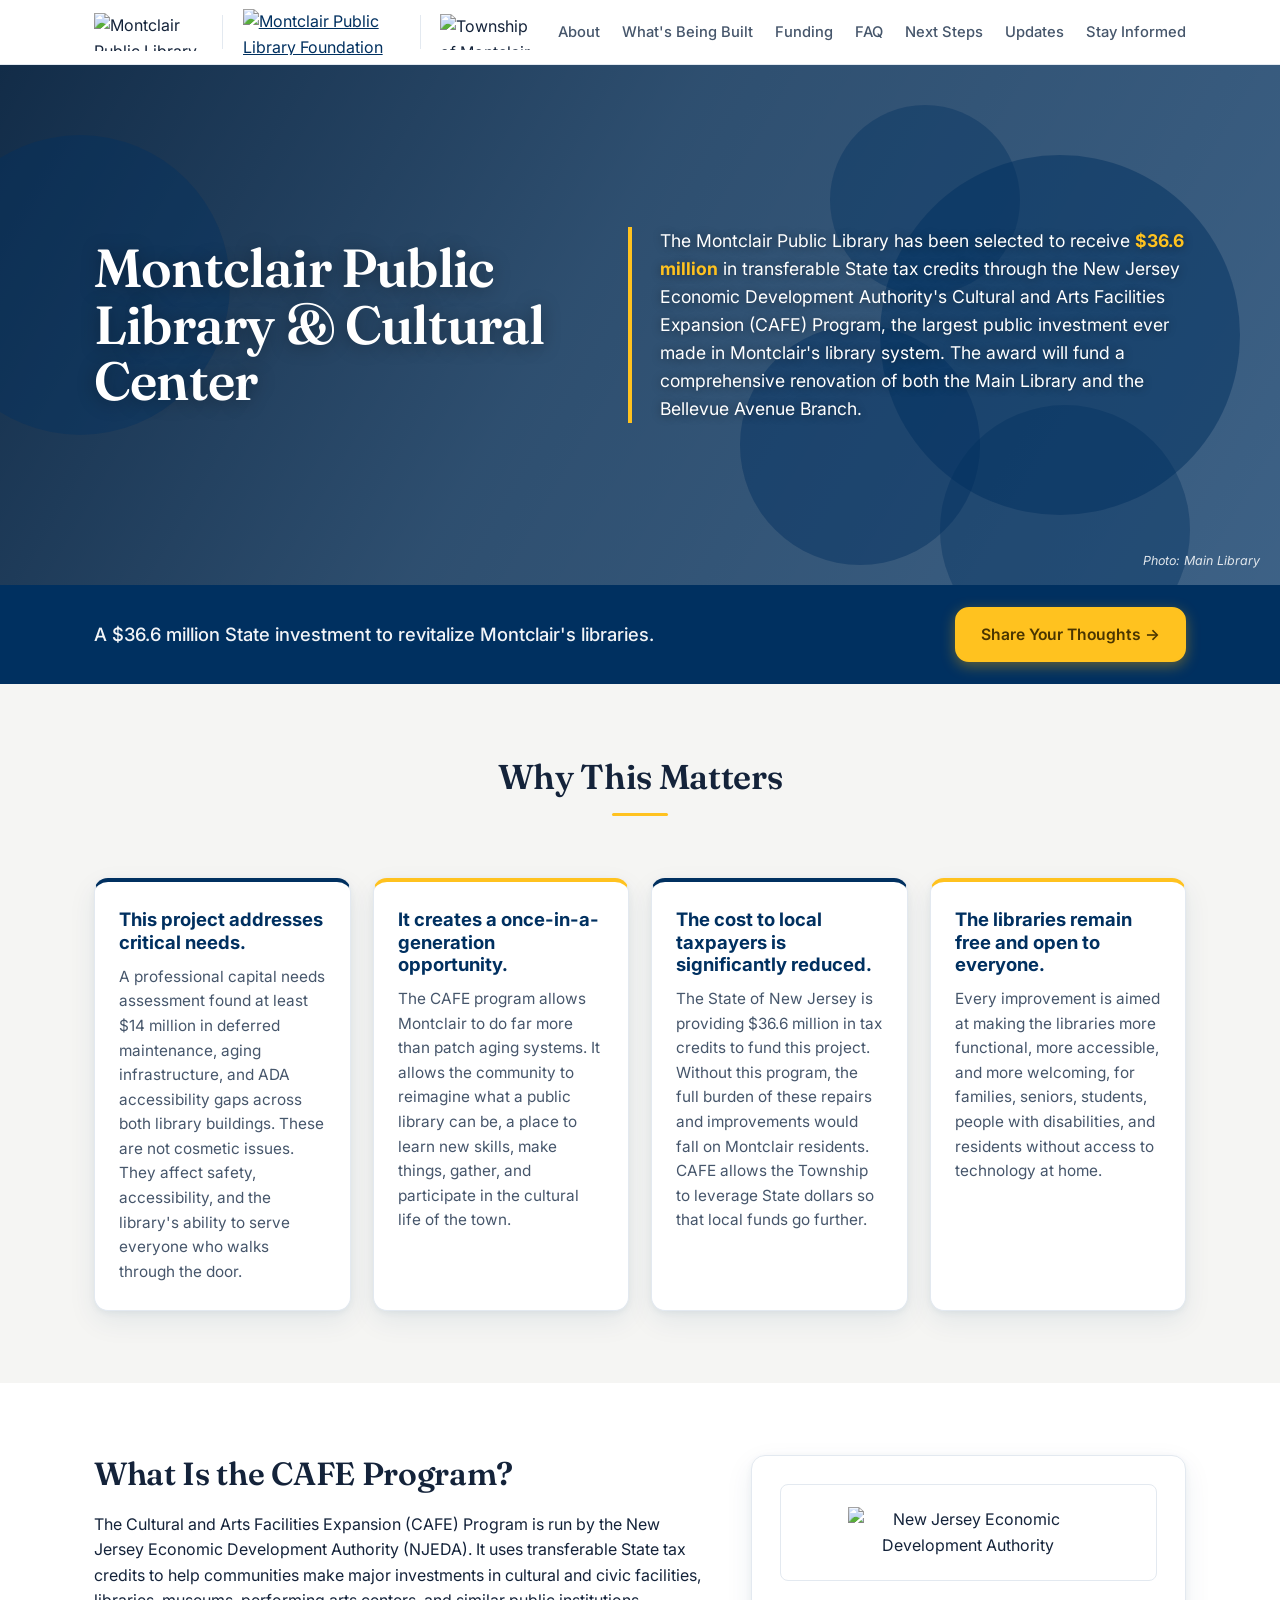
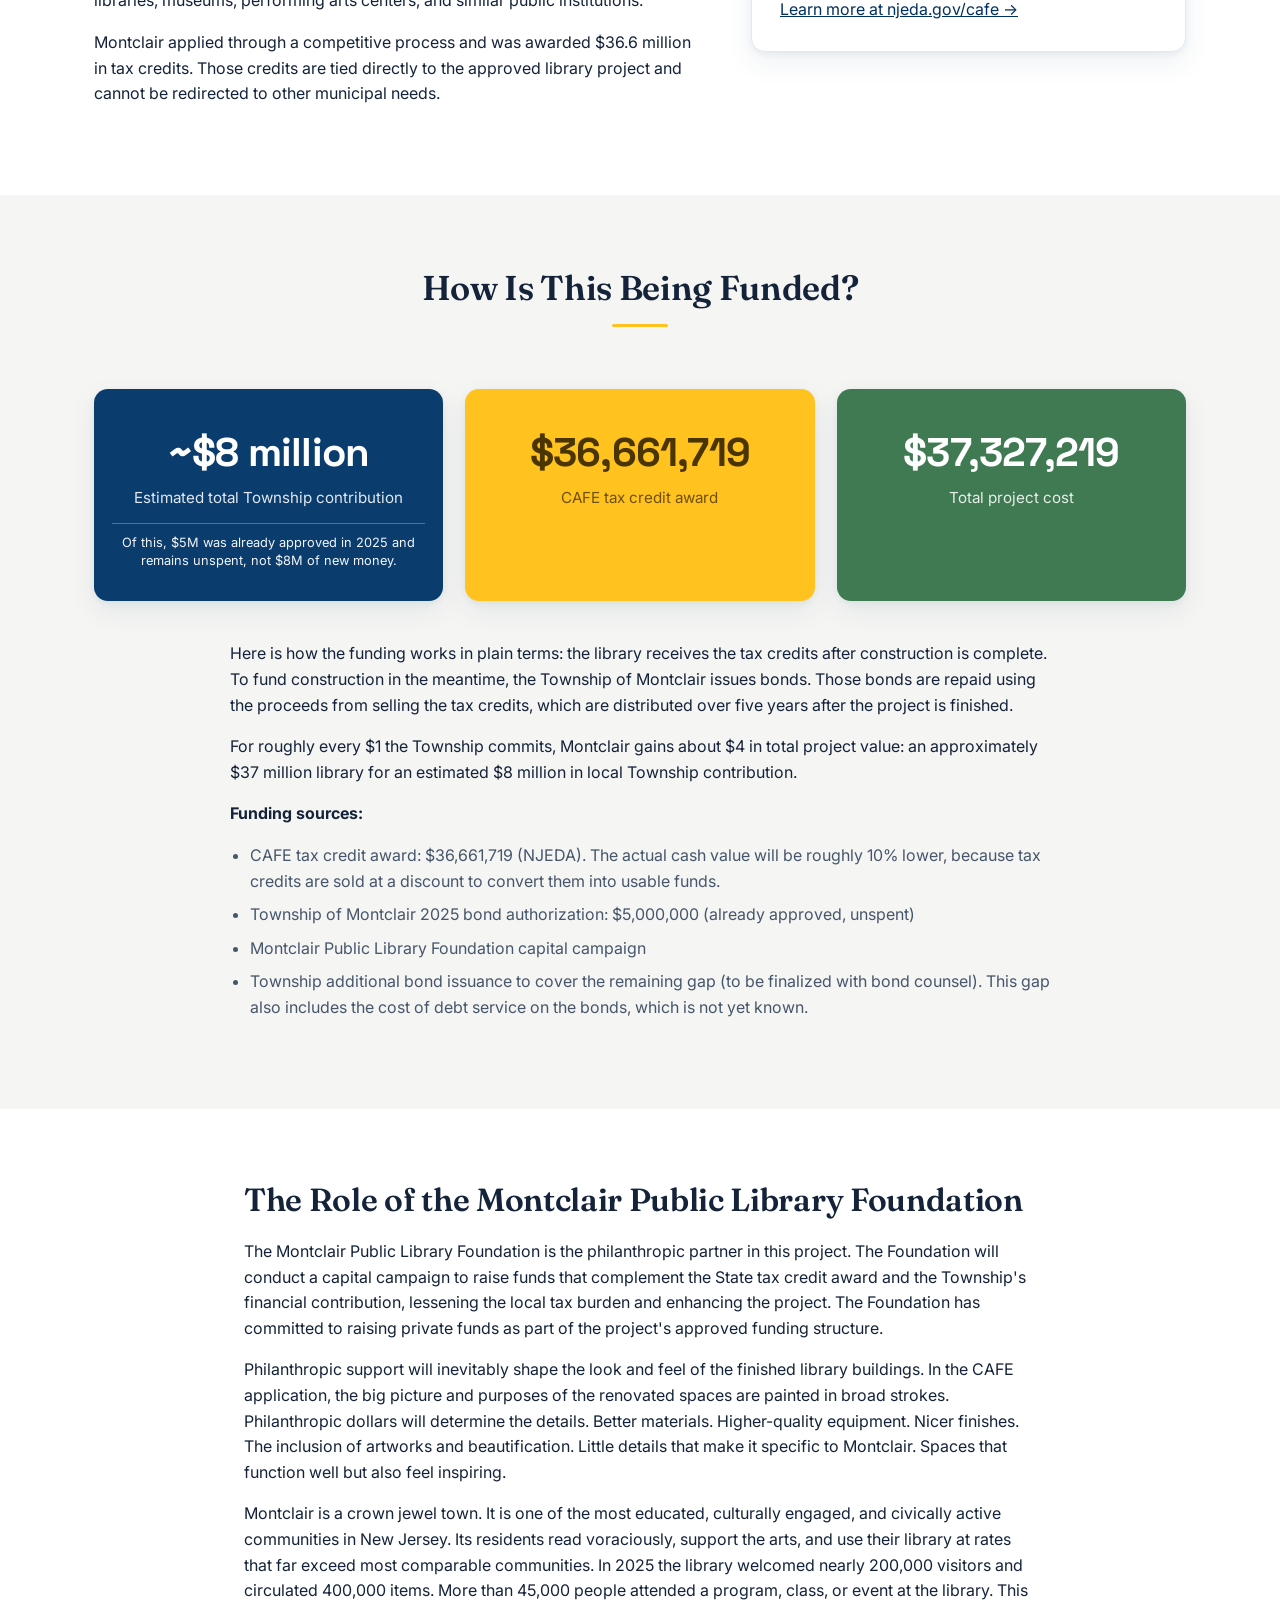
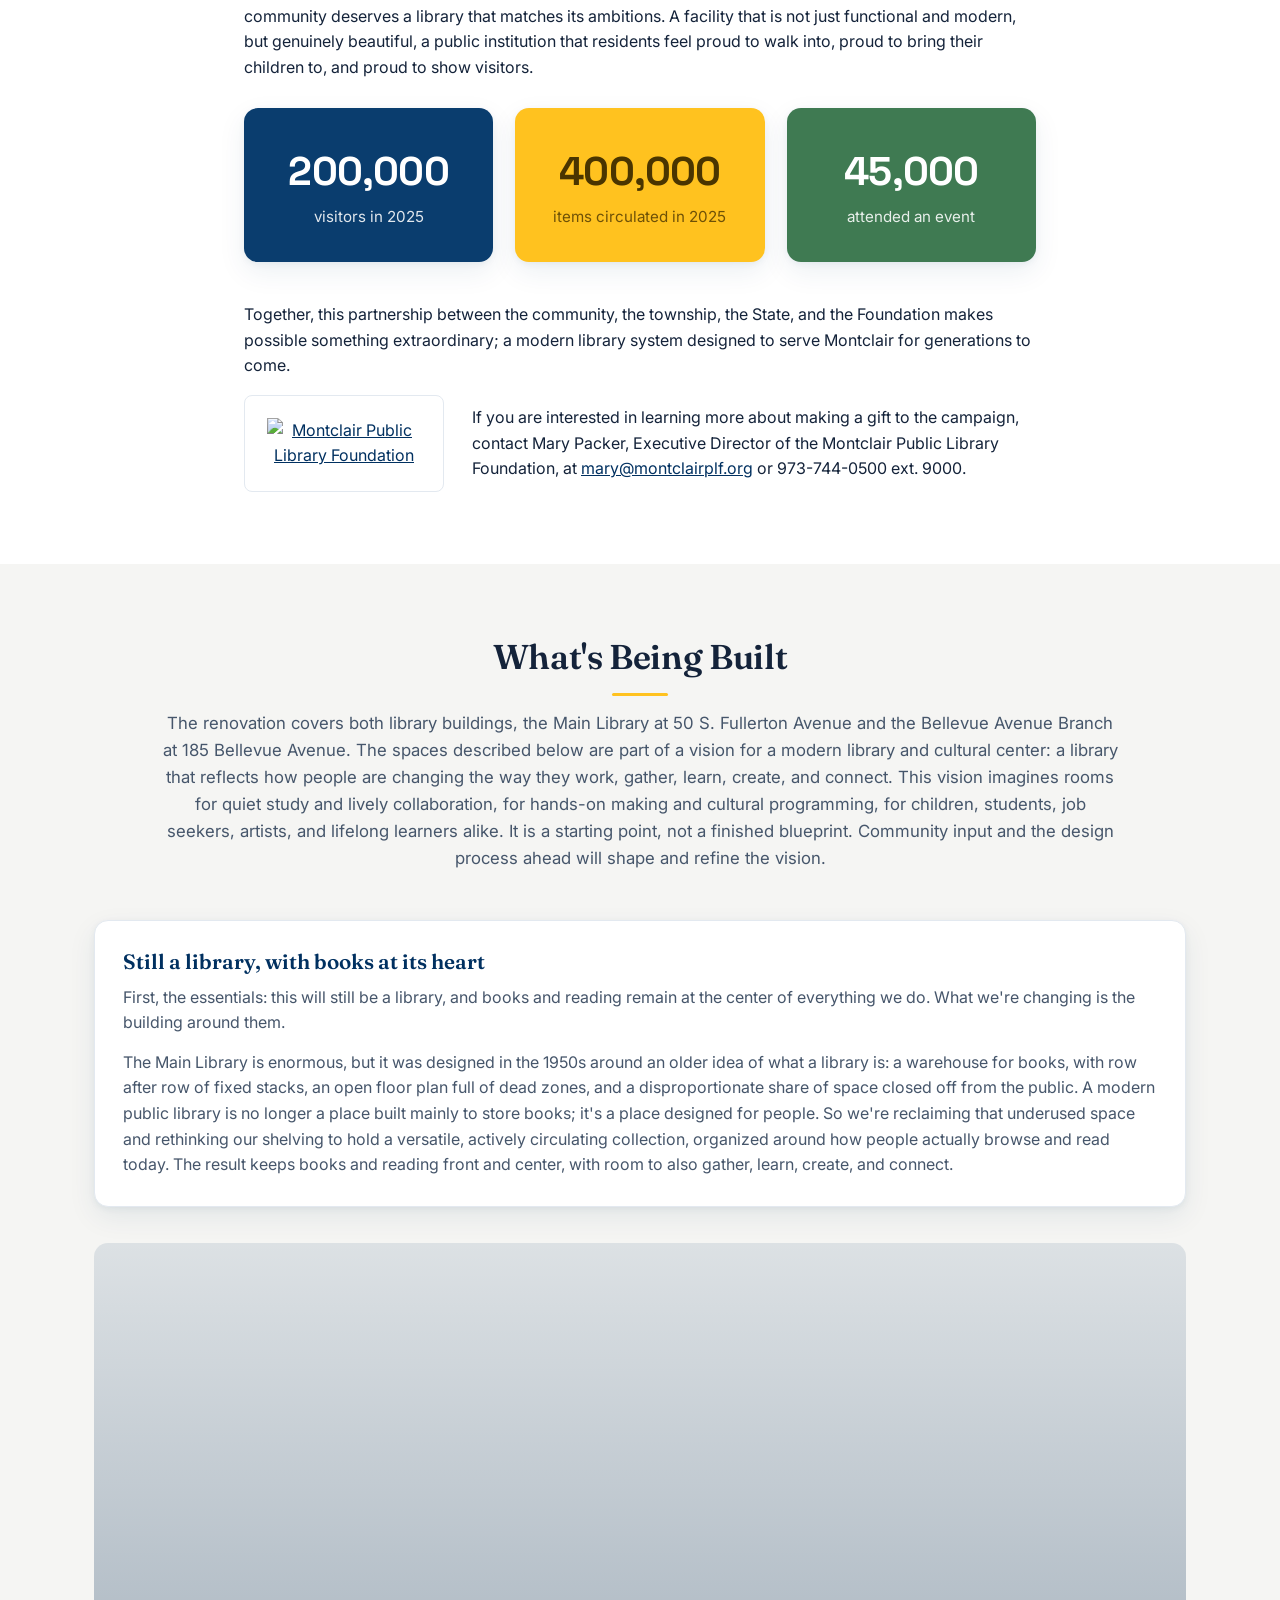
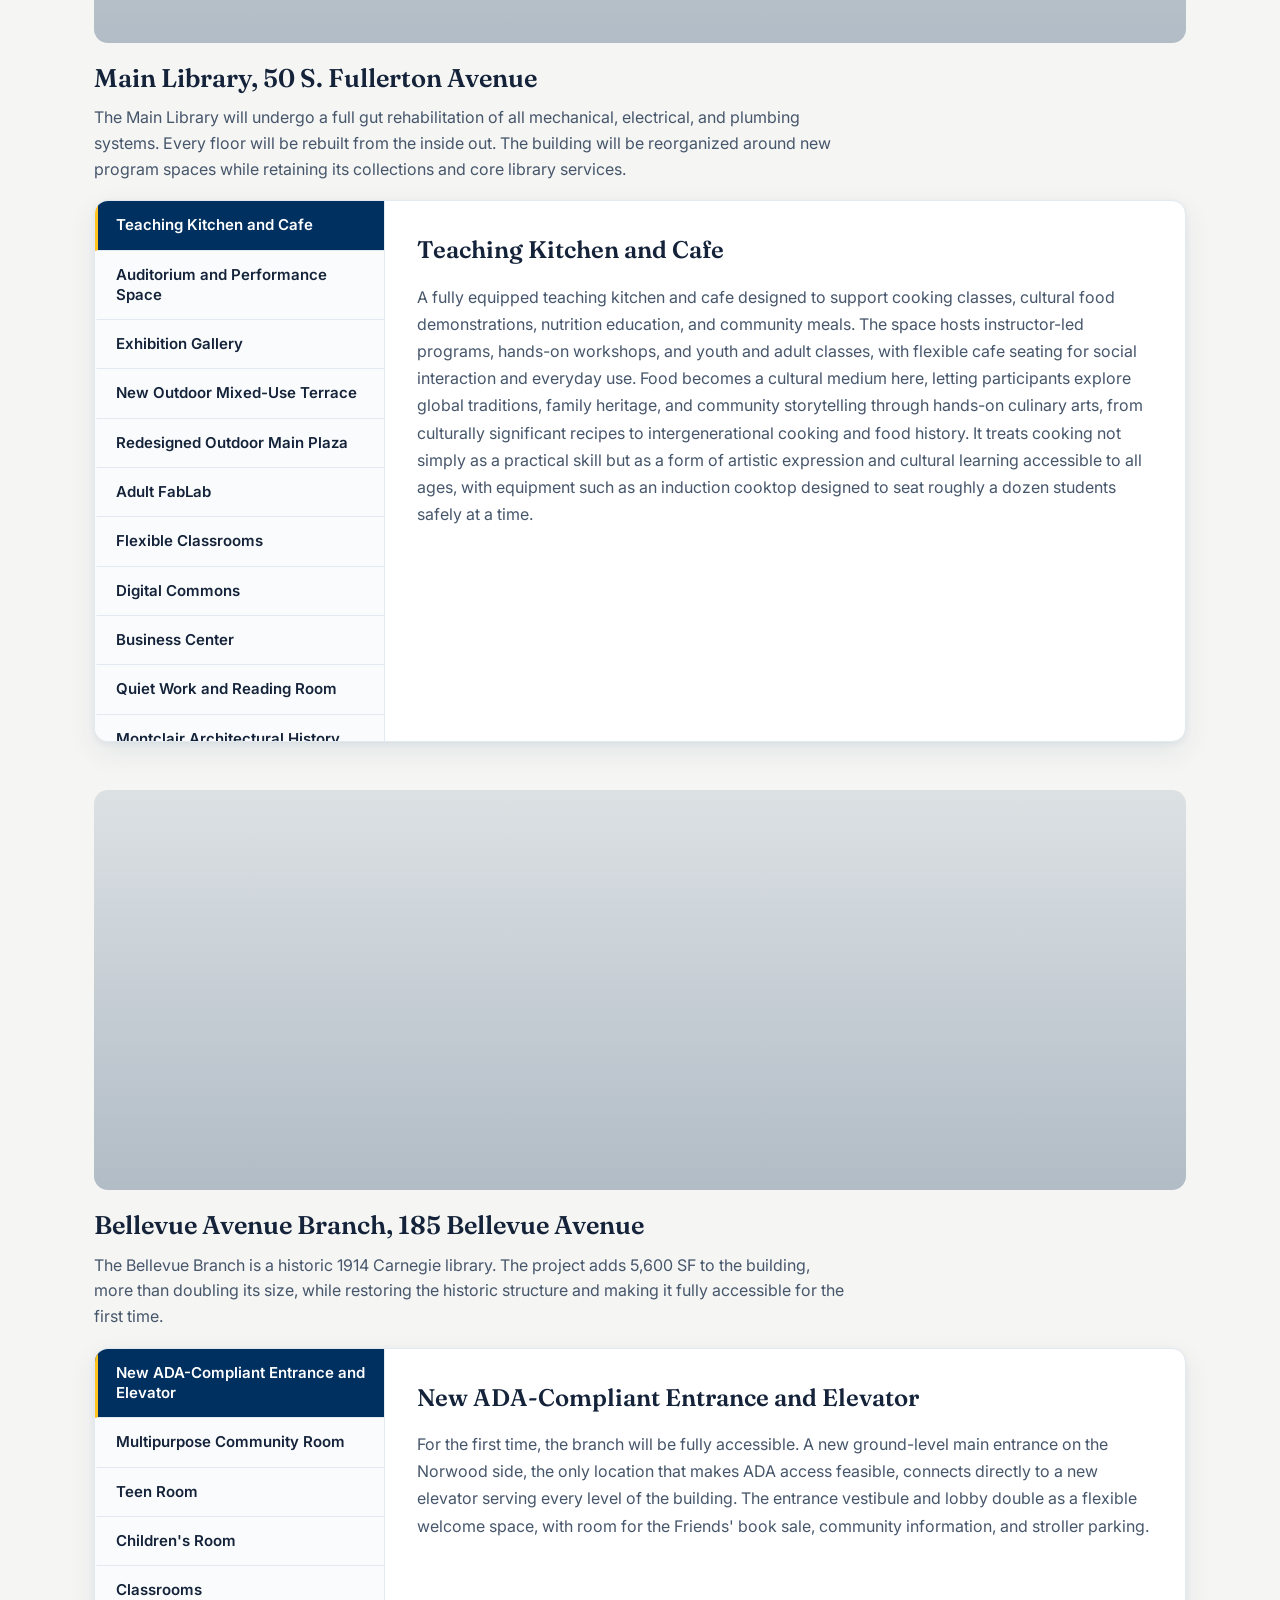
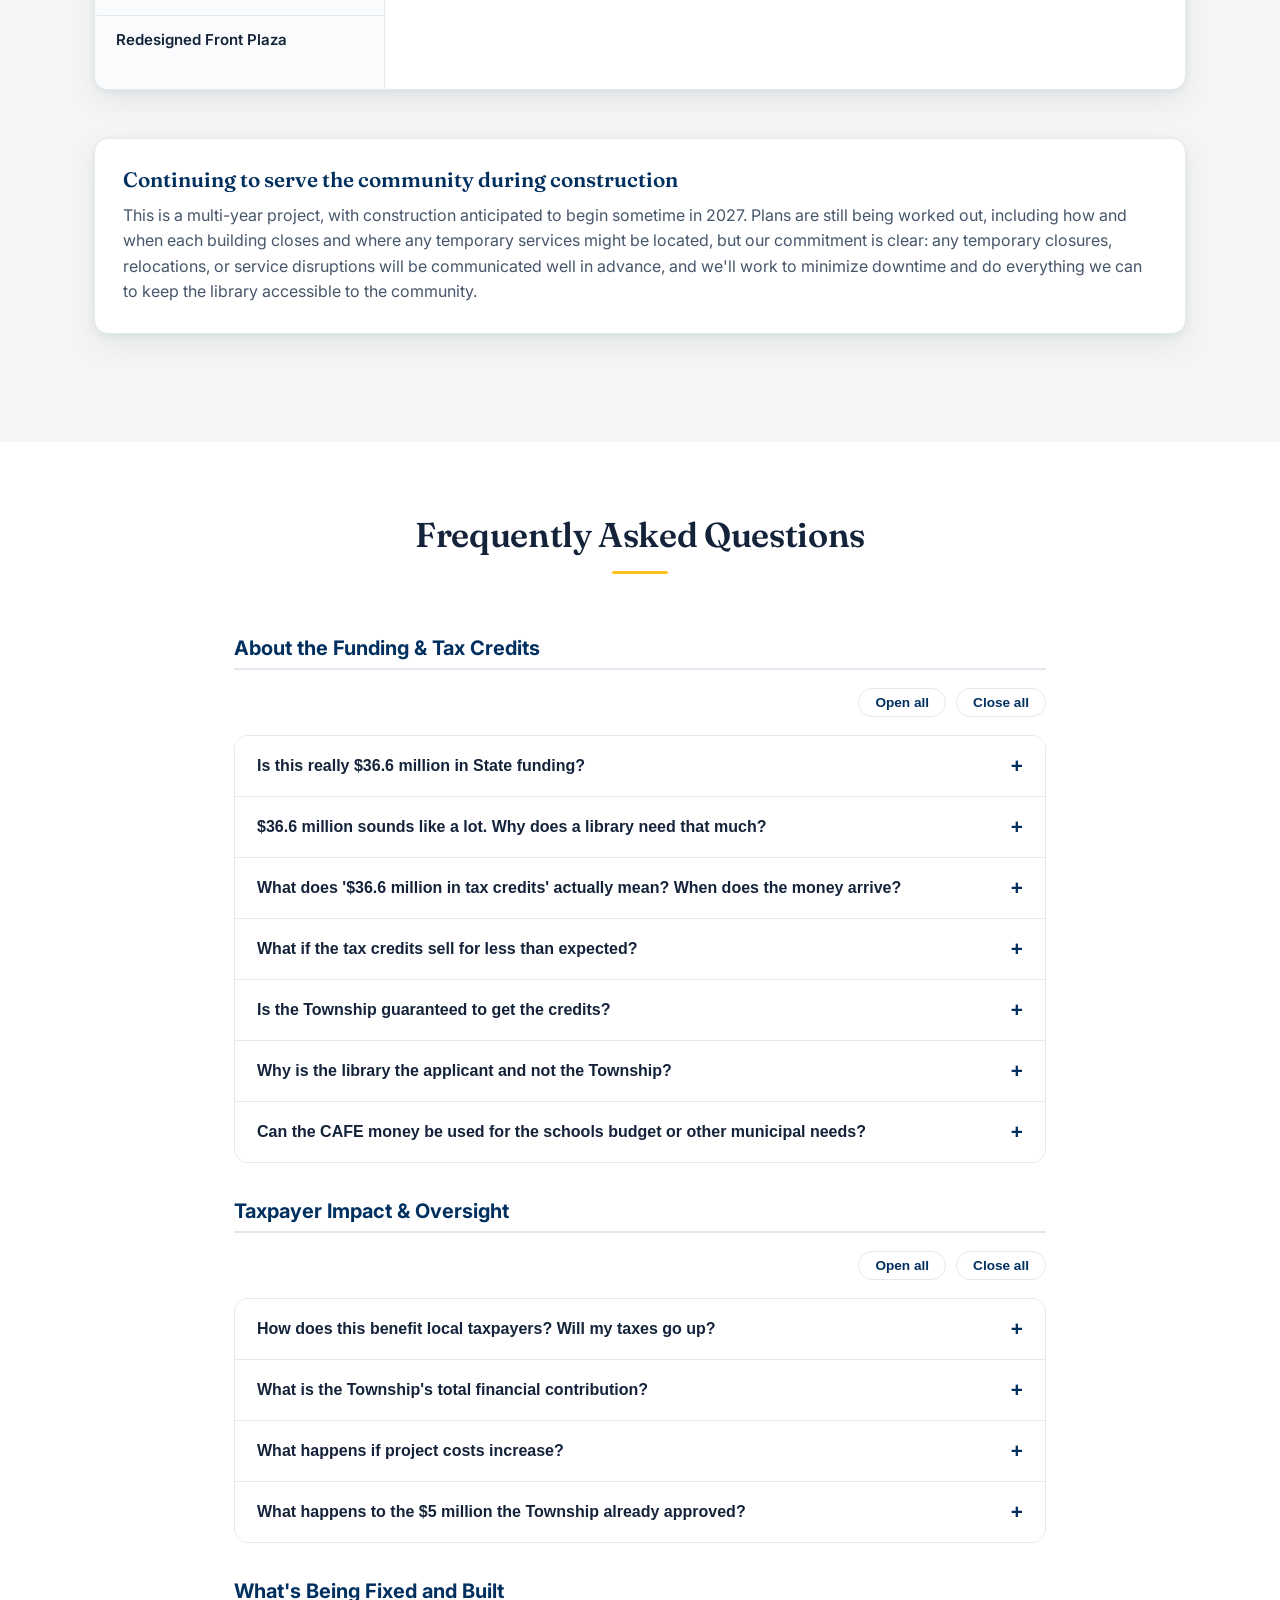
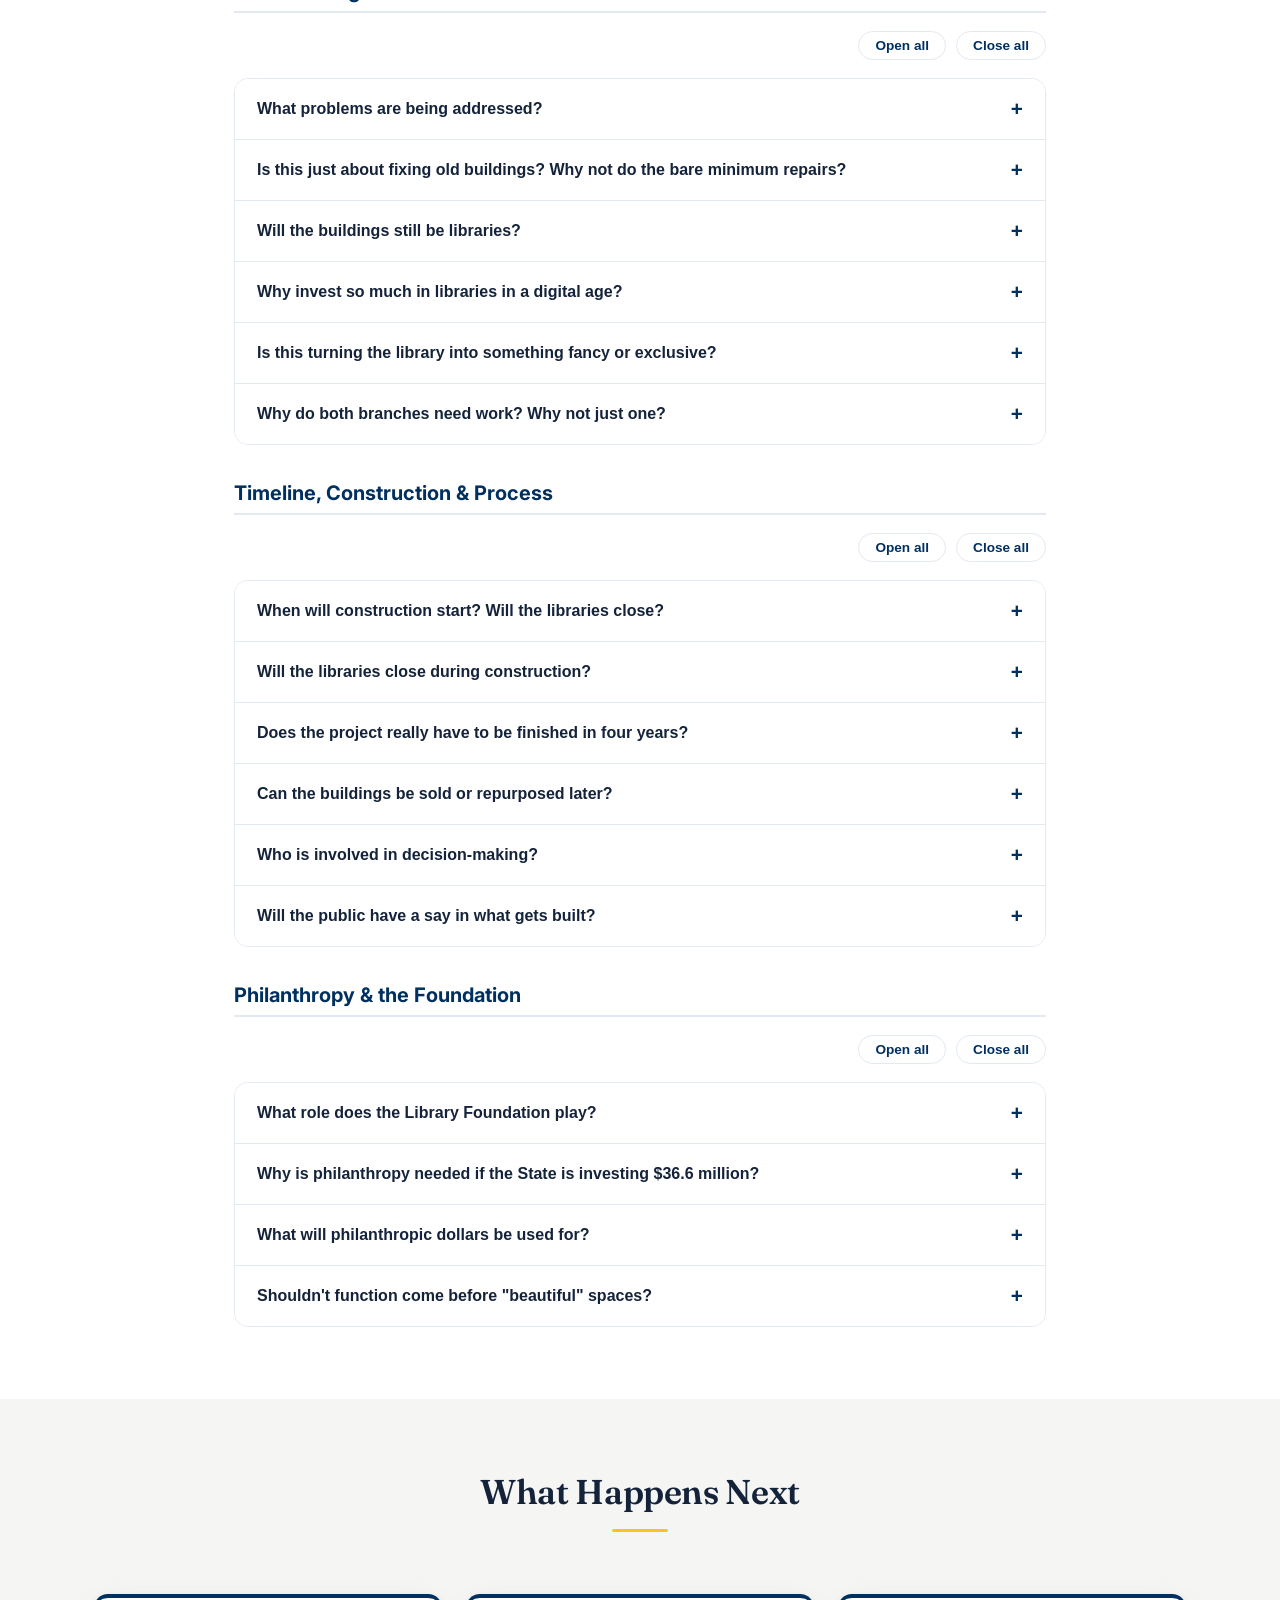
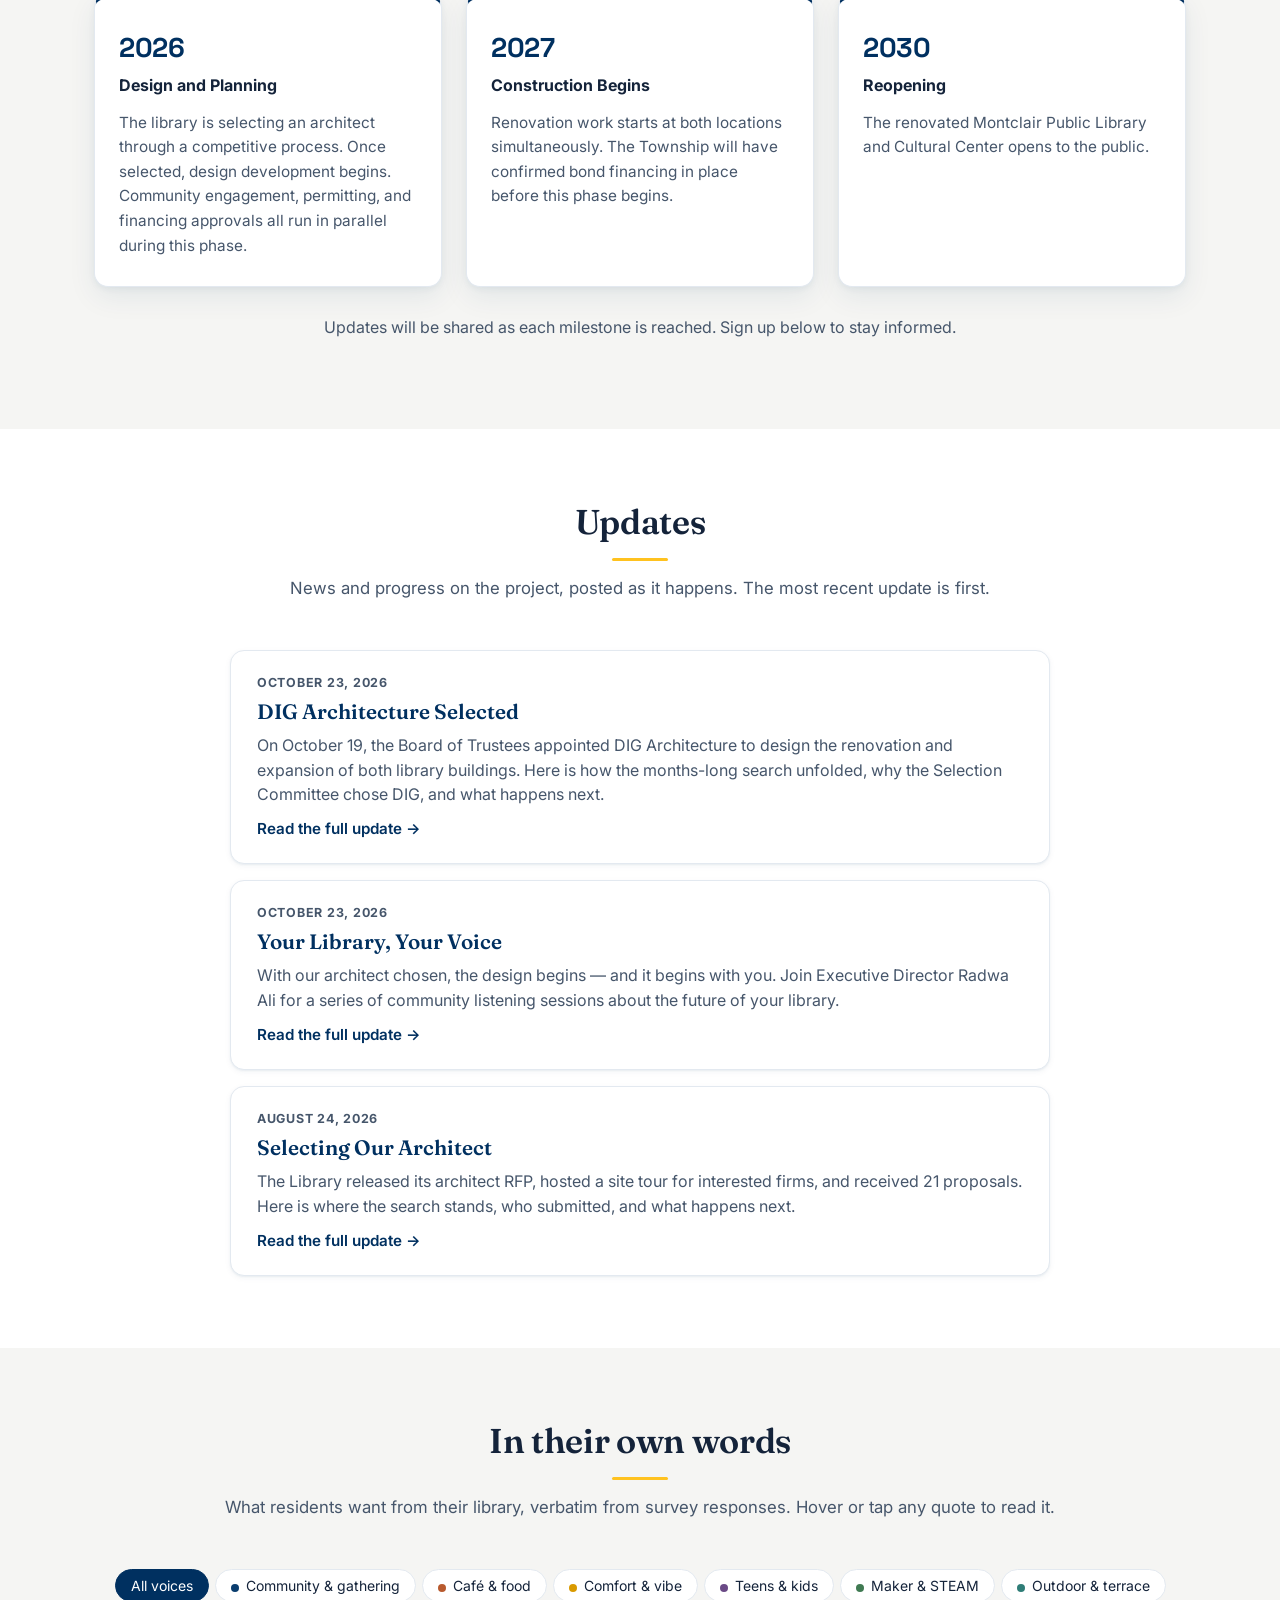
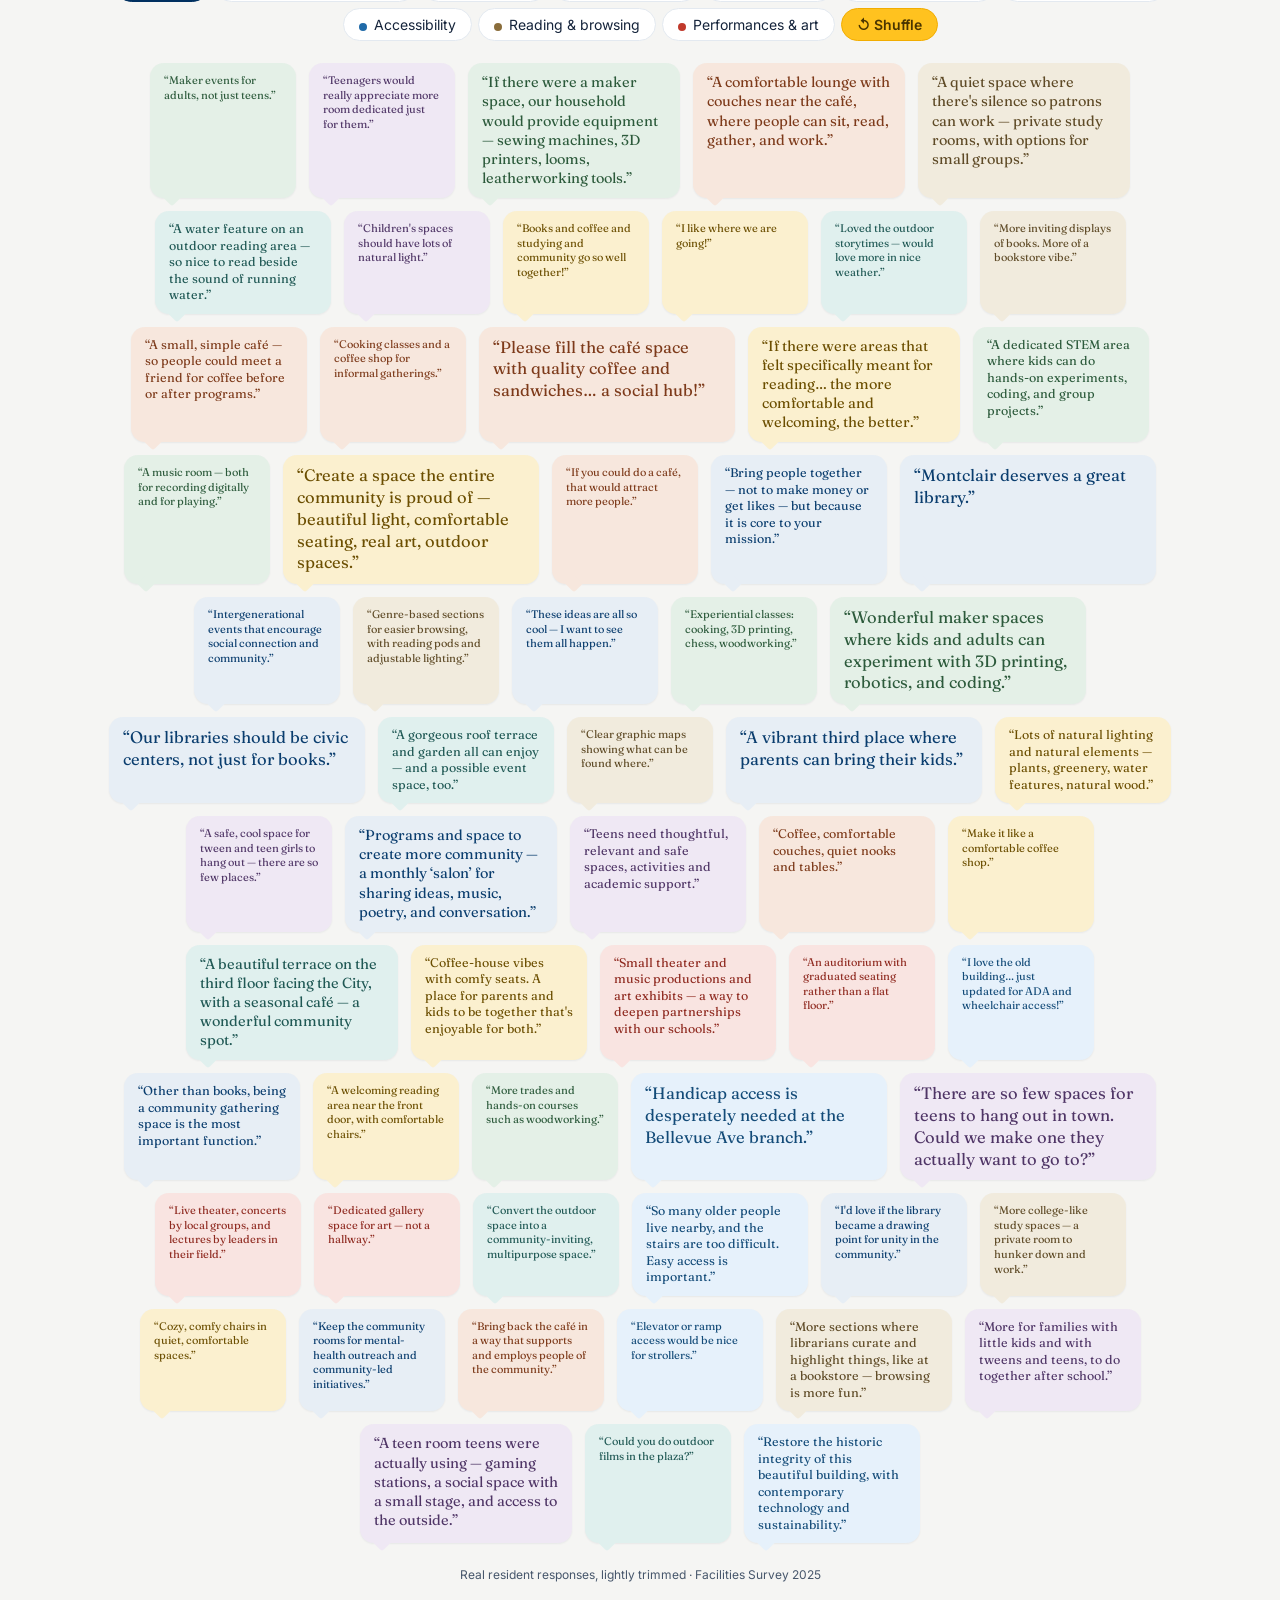
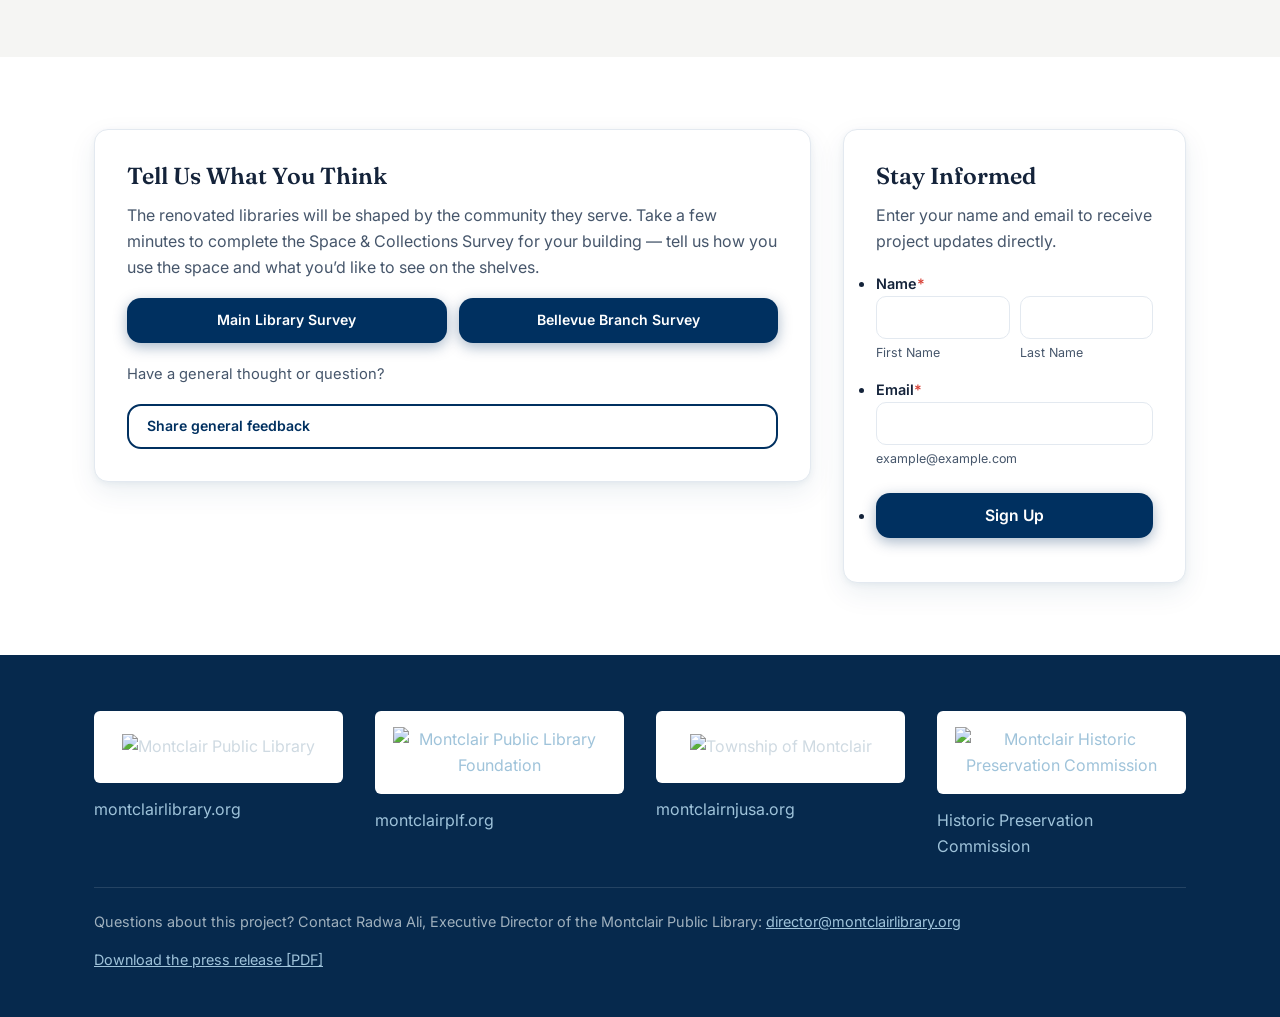
==== commit 23f48d15: "DIG update edits + new "Your Library, Your Voice" listening-sessions post Revise the DIG update per " ====
--- a/index.html
+++ b/index.html
@@ -477,6 +477,12 @@
         <span class="u-teaser">On October 19, the Board of Trustees appointed DIG Architecture to design the renovation and expansion of both library buildings. Here is how the months-long search unfolded, why the Selection Committee chose DIG, and what happens next.</span>
         <span class="u-more">Read the full update &rarr;</span>
       </a>
+      <a class="update-entry" href="updates/2026-10-your-library-your-voice.html">
+        <span class="u-date">October 23, 2026</span>
+        <span class="u-title">Your Library, Your Voice</span>
+        <span class="u-teaser">With our architect chosen, the design begins &mdash; and it begins with you. Join Executive Director Radwa Ali for a series of community listening sessions about the future of your library.</span>
+        <span class="u-more">Read the full update &rarr;</span>
+      </a>
       <a class="update-entry" href="updates/2026-08-selecting-our-architect.html">
         <span class="u-date">August 24, 2026</span>
         <span class="u-title">Selecting Our Architect</span>
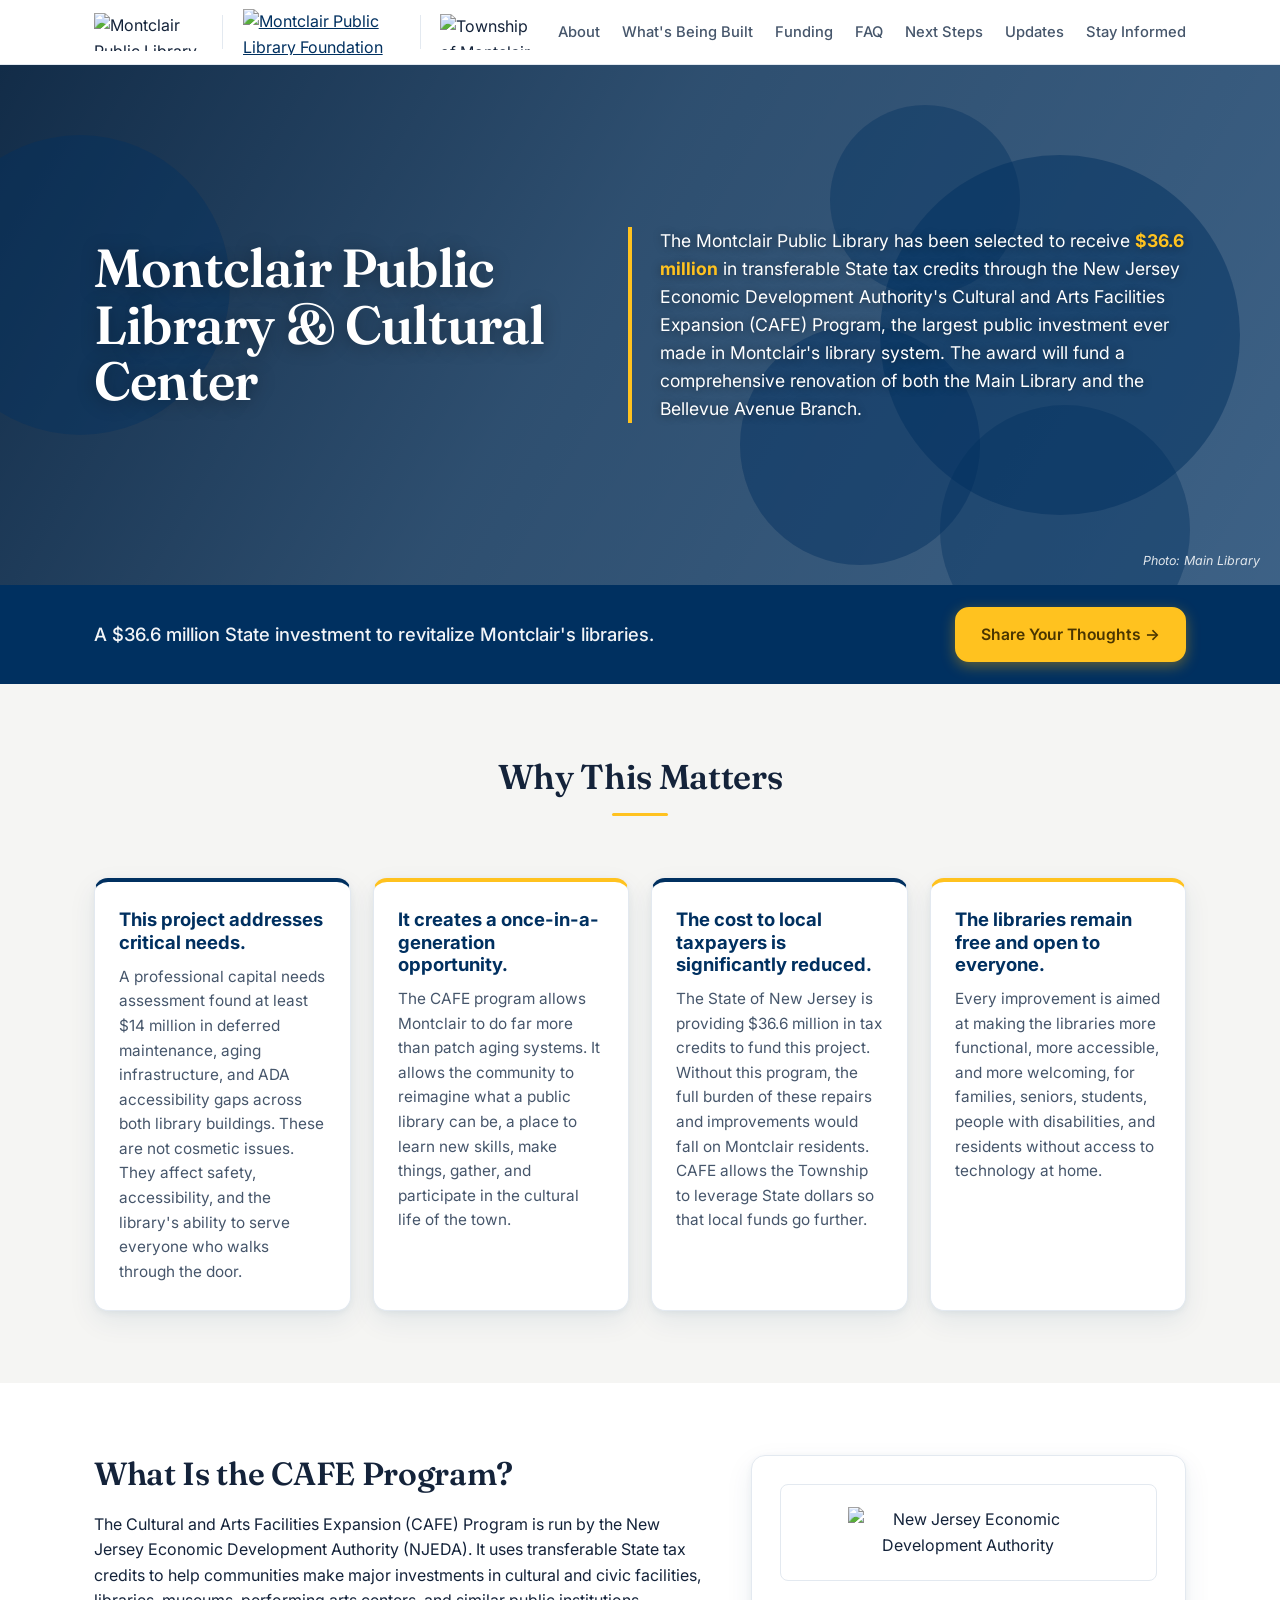
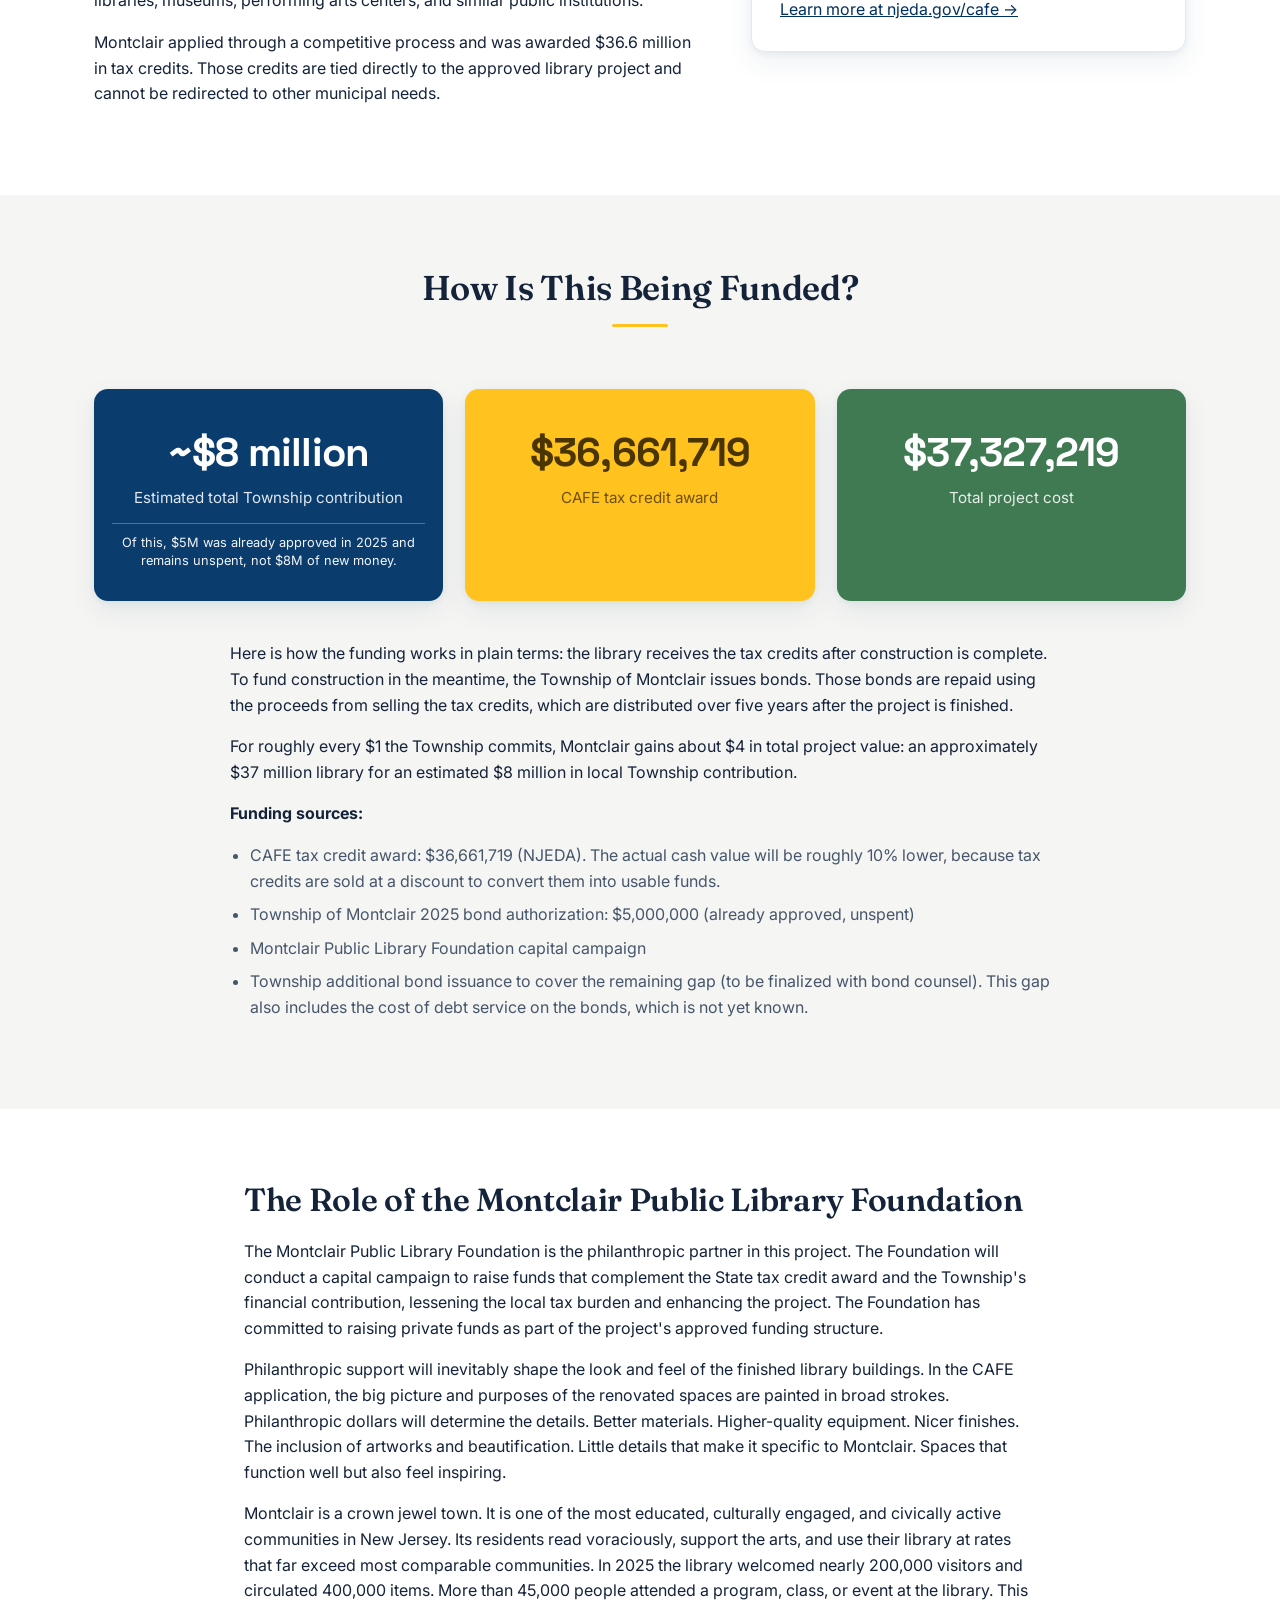
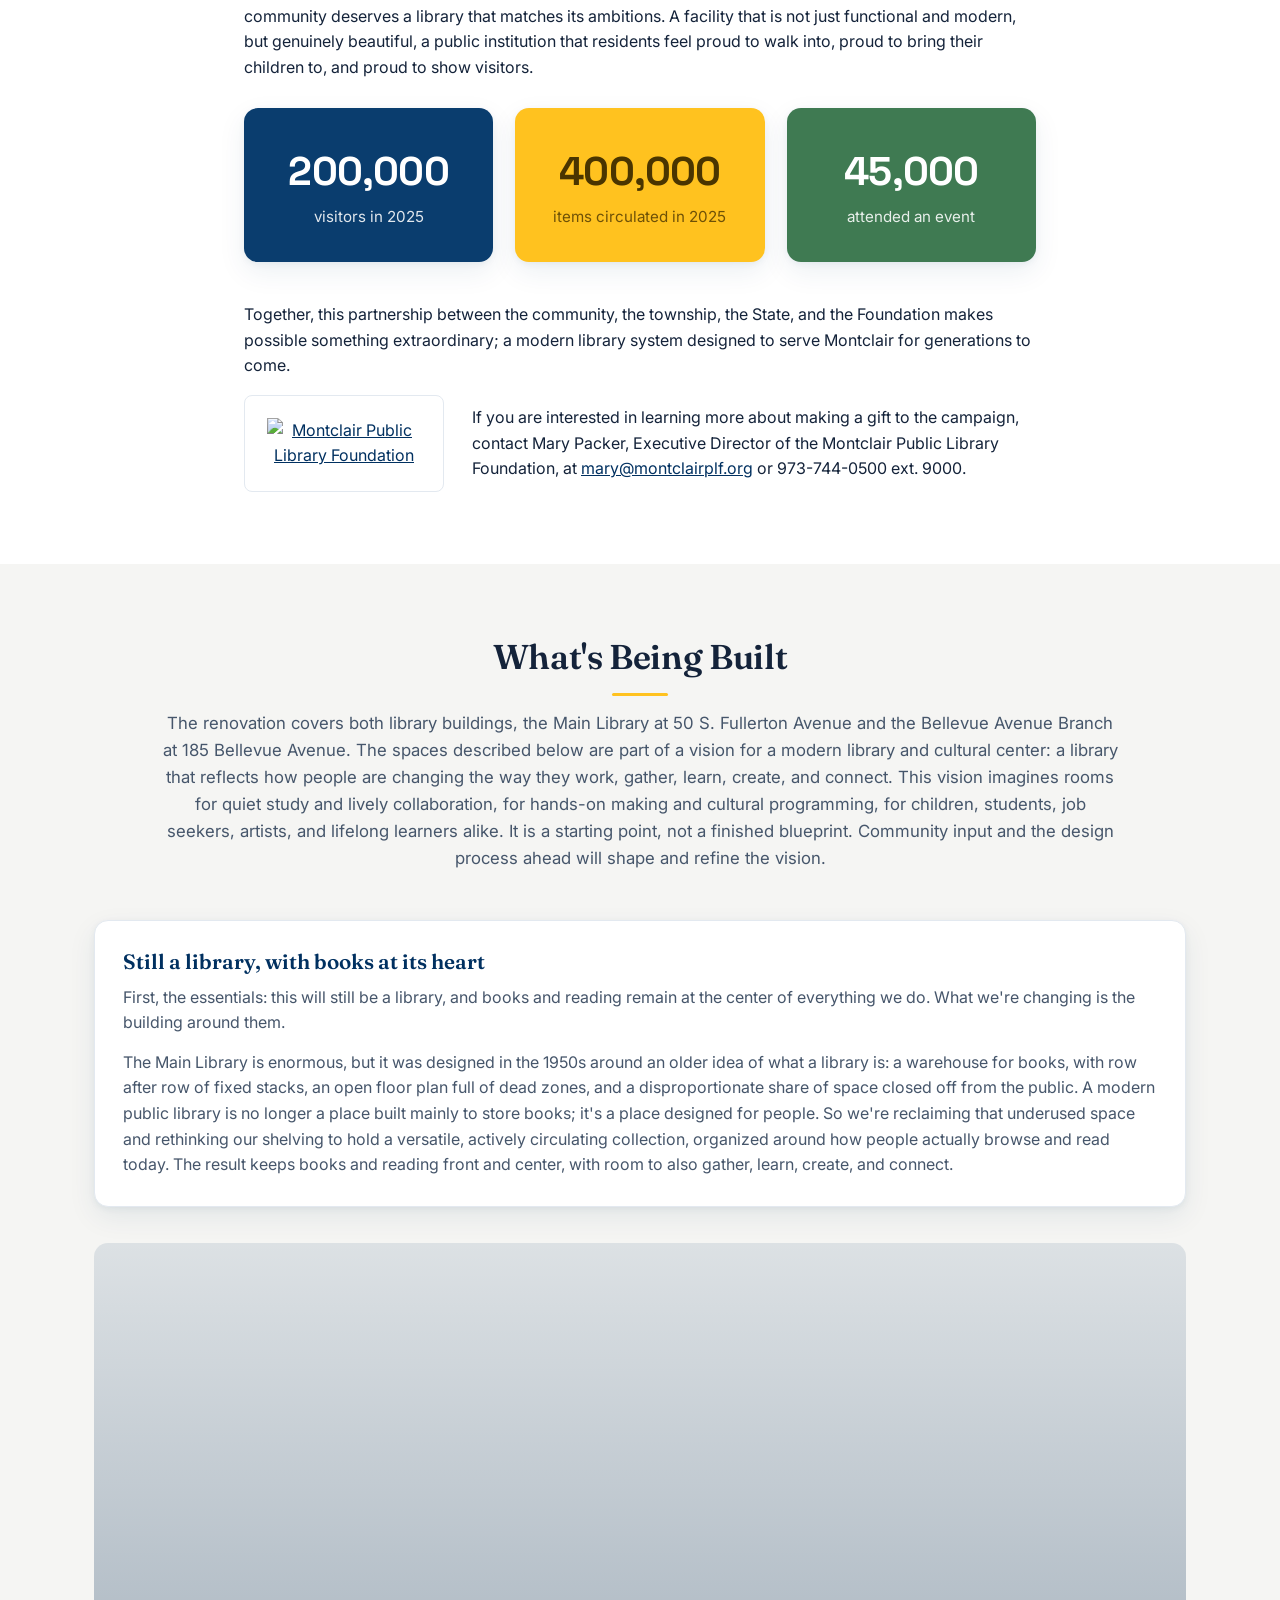
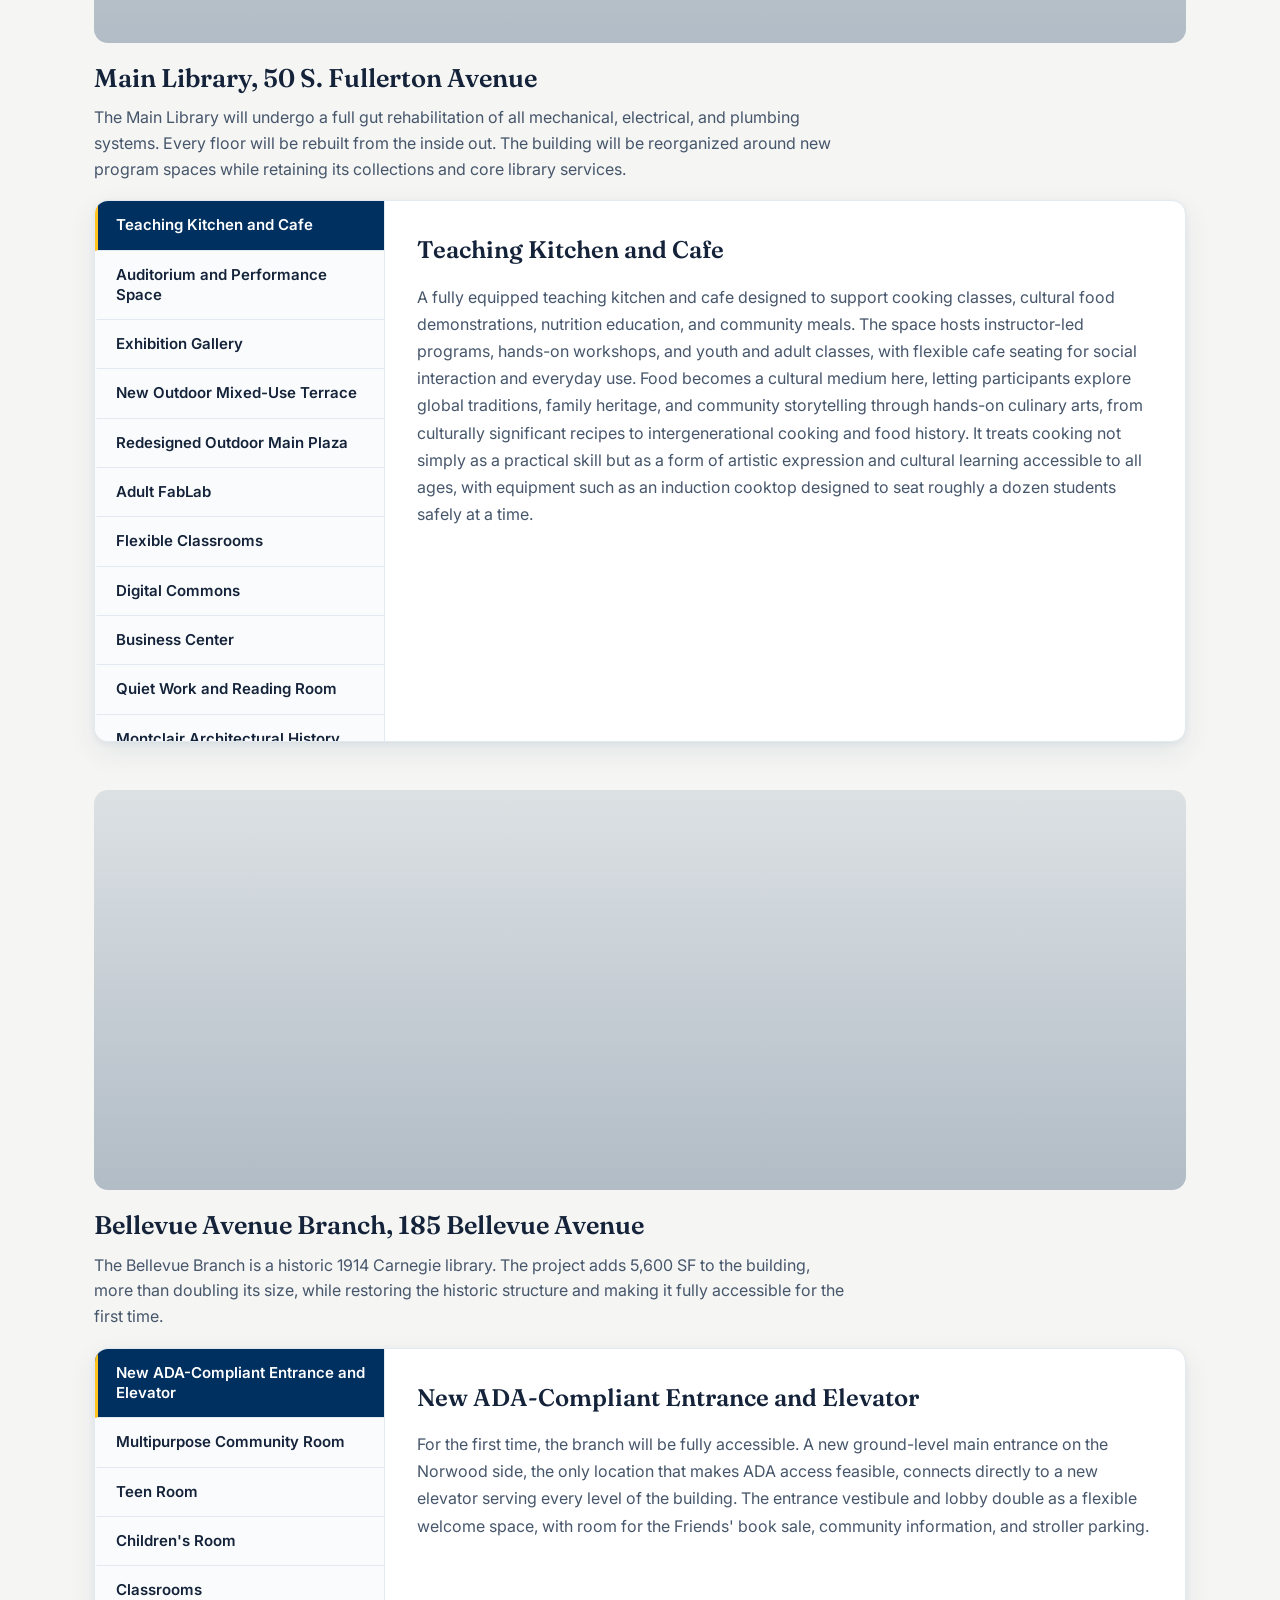
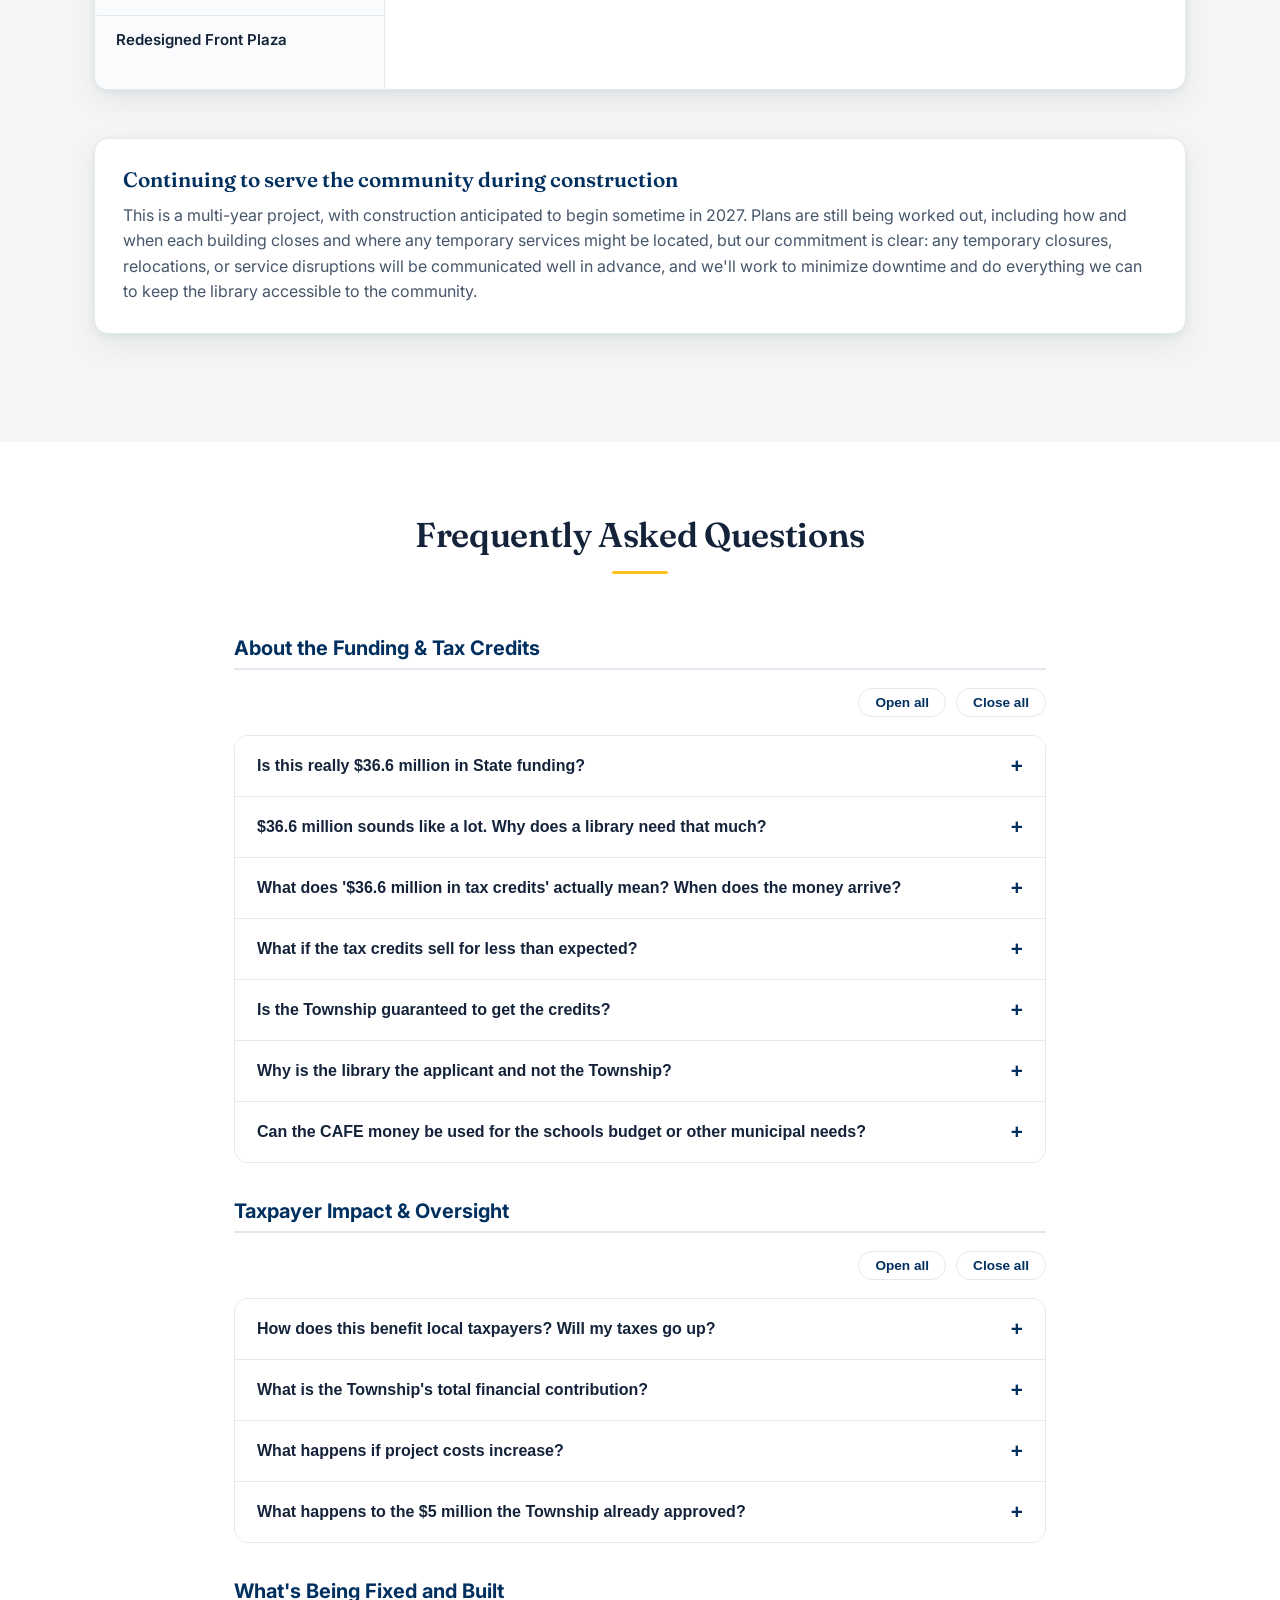
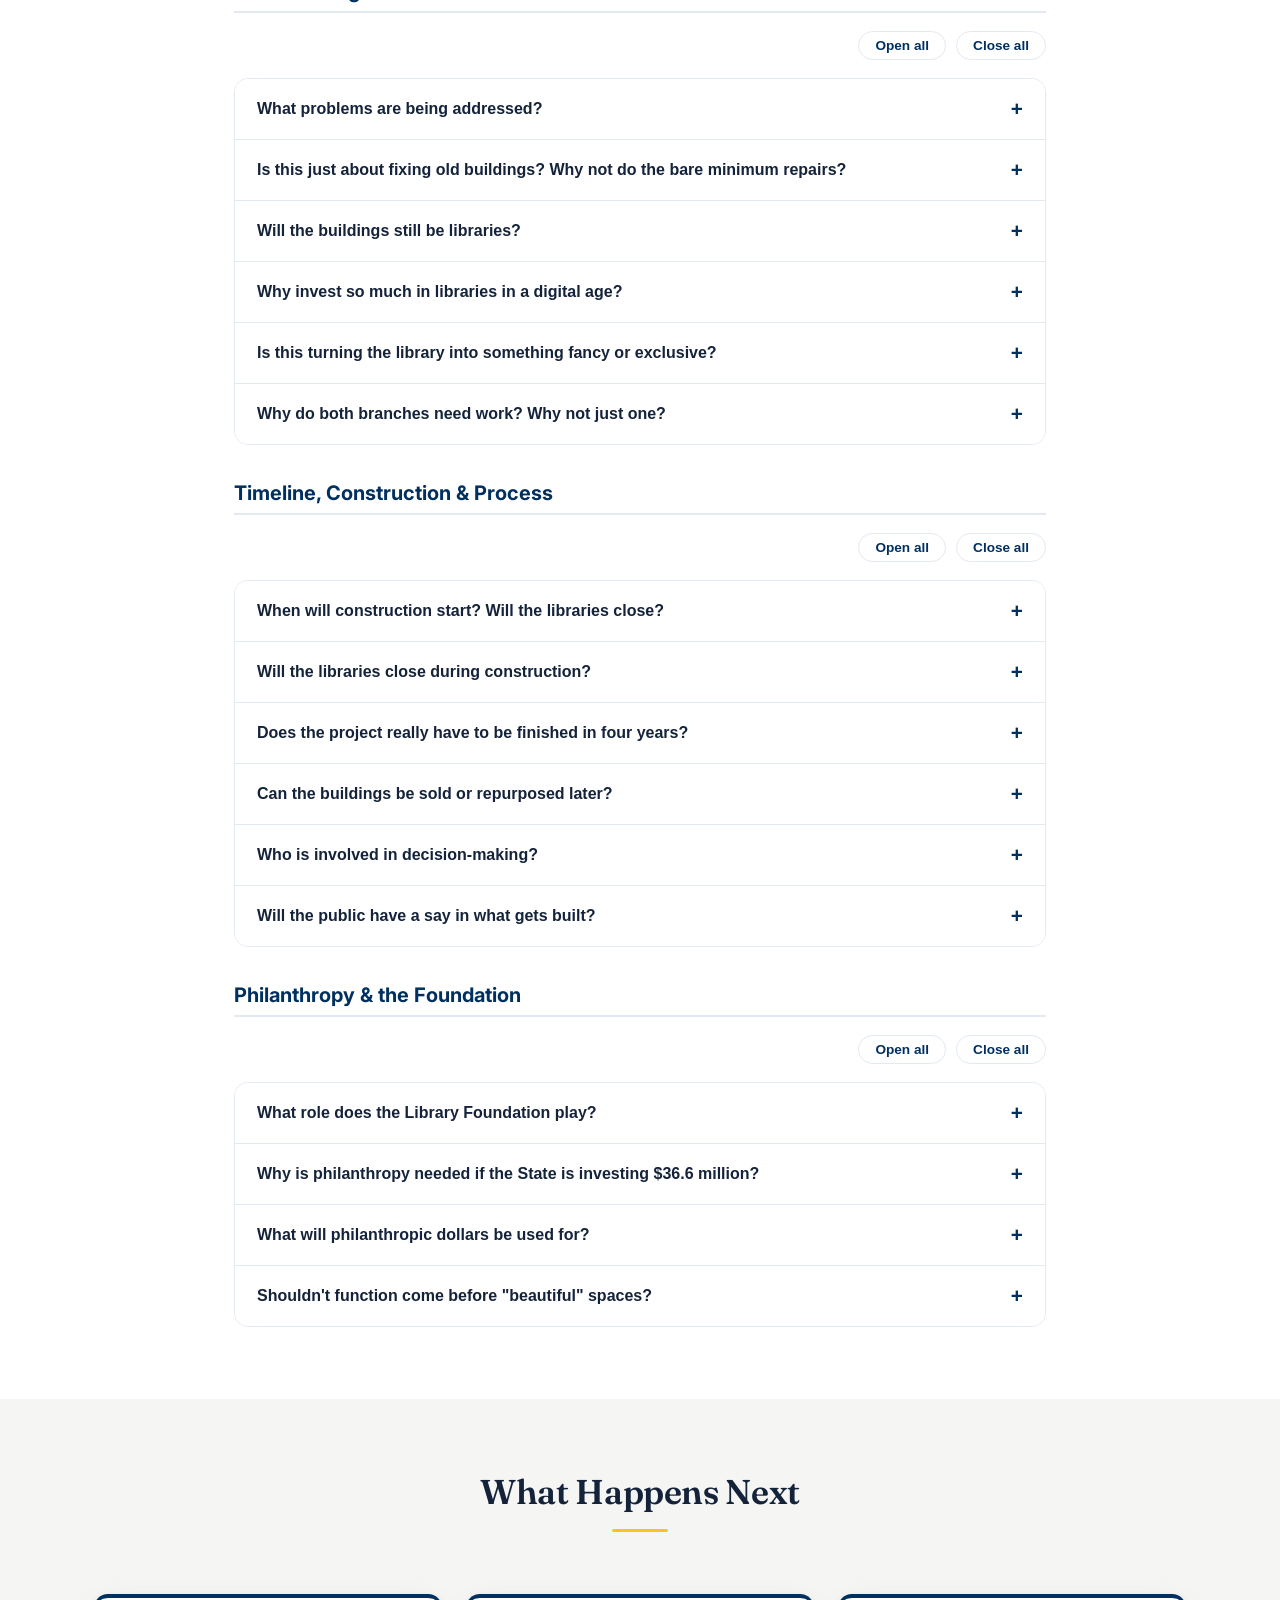
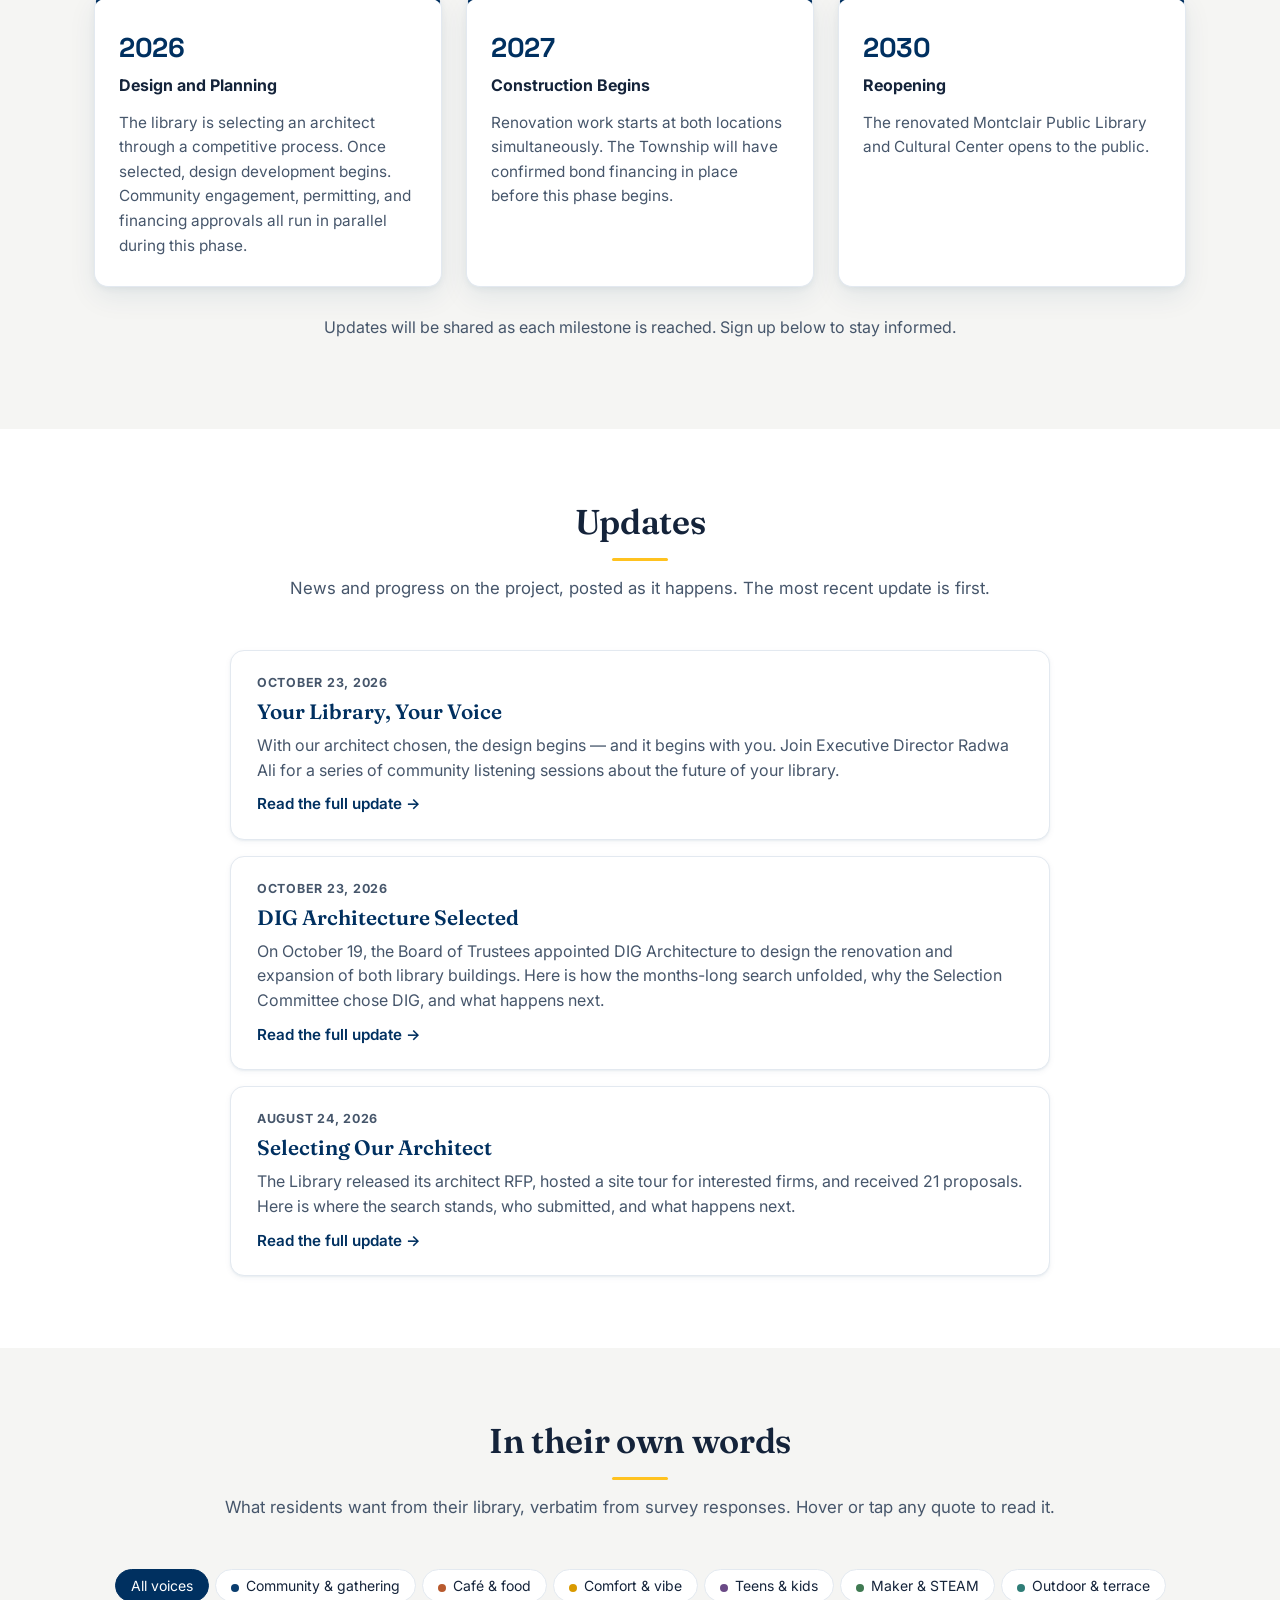
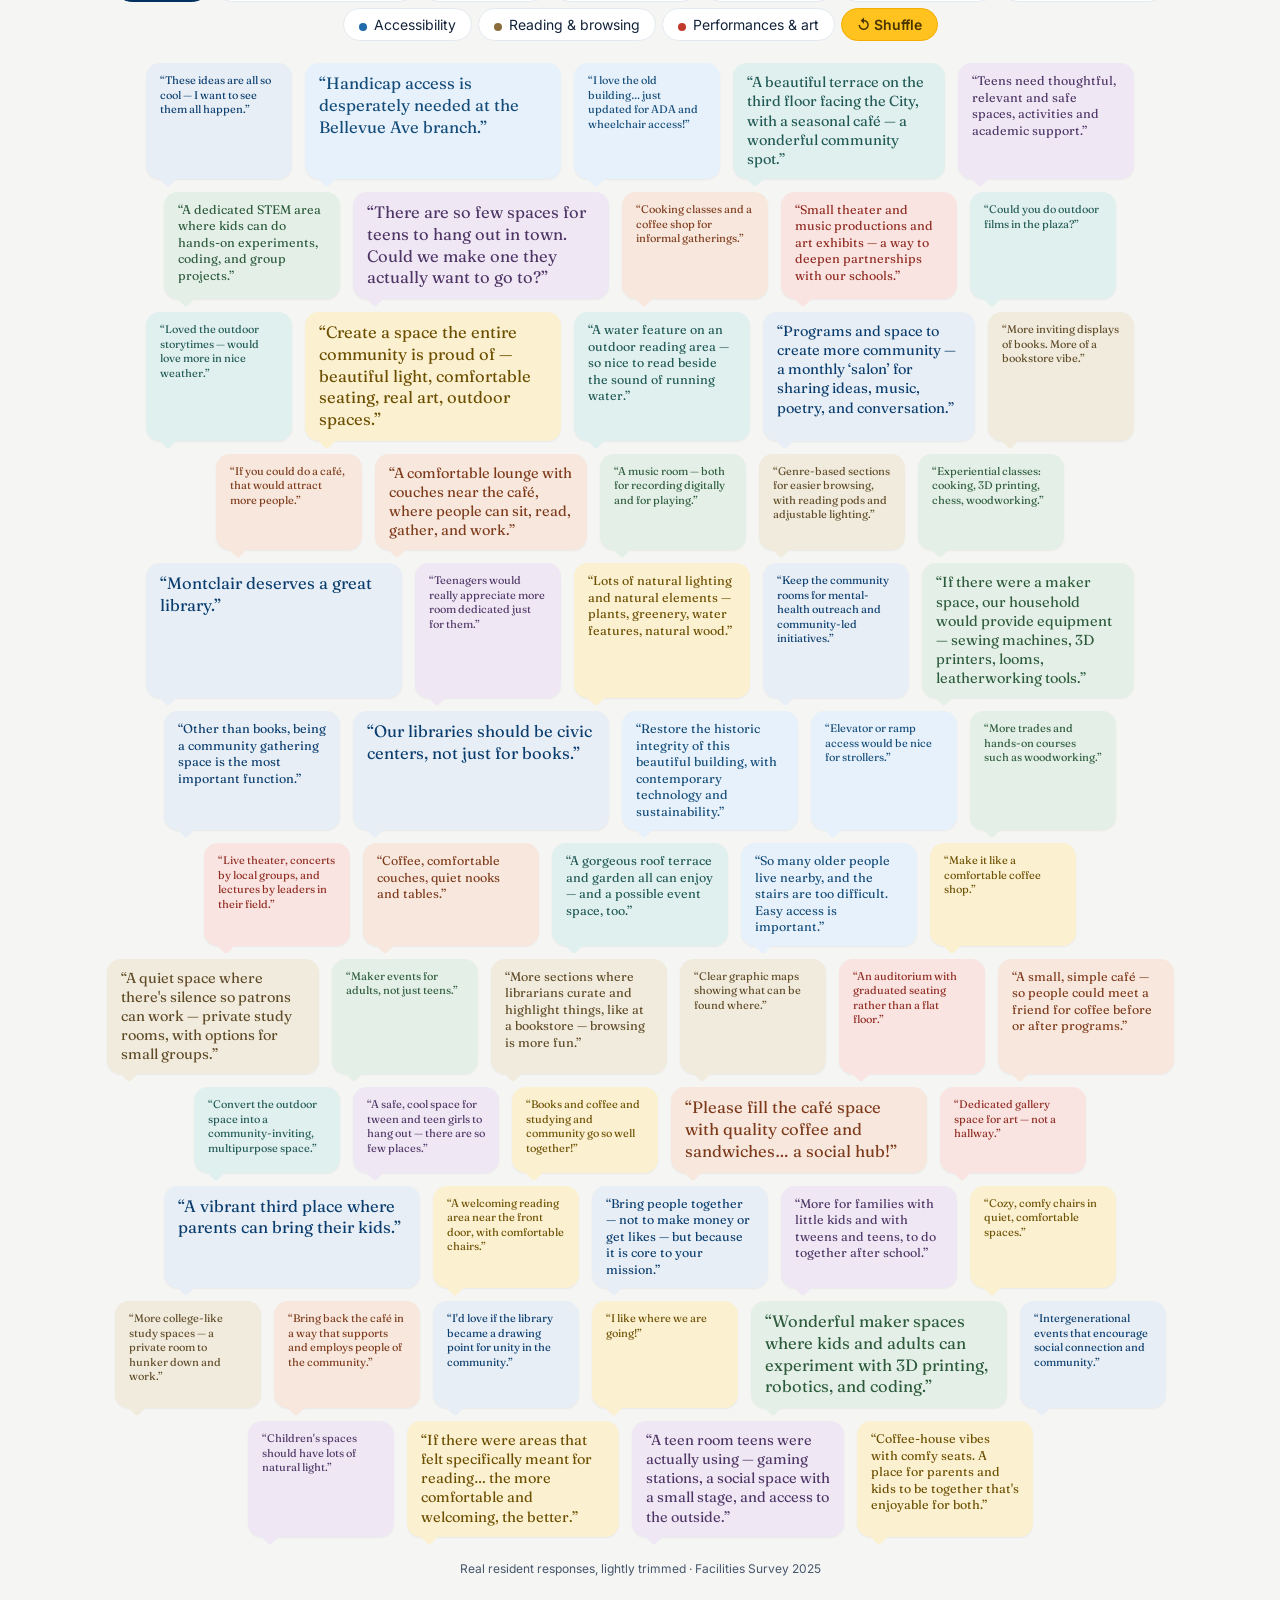
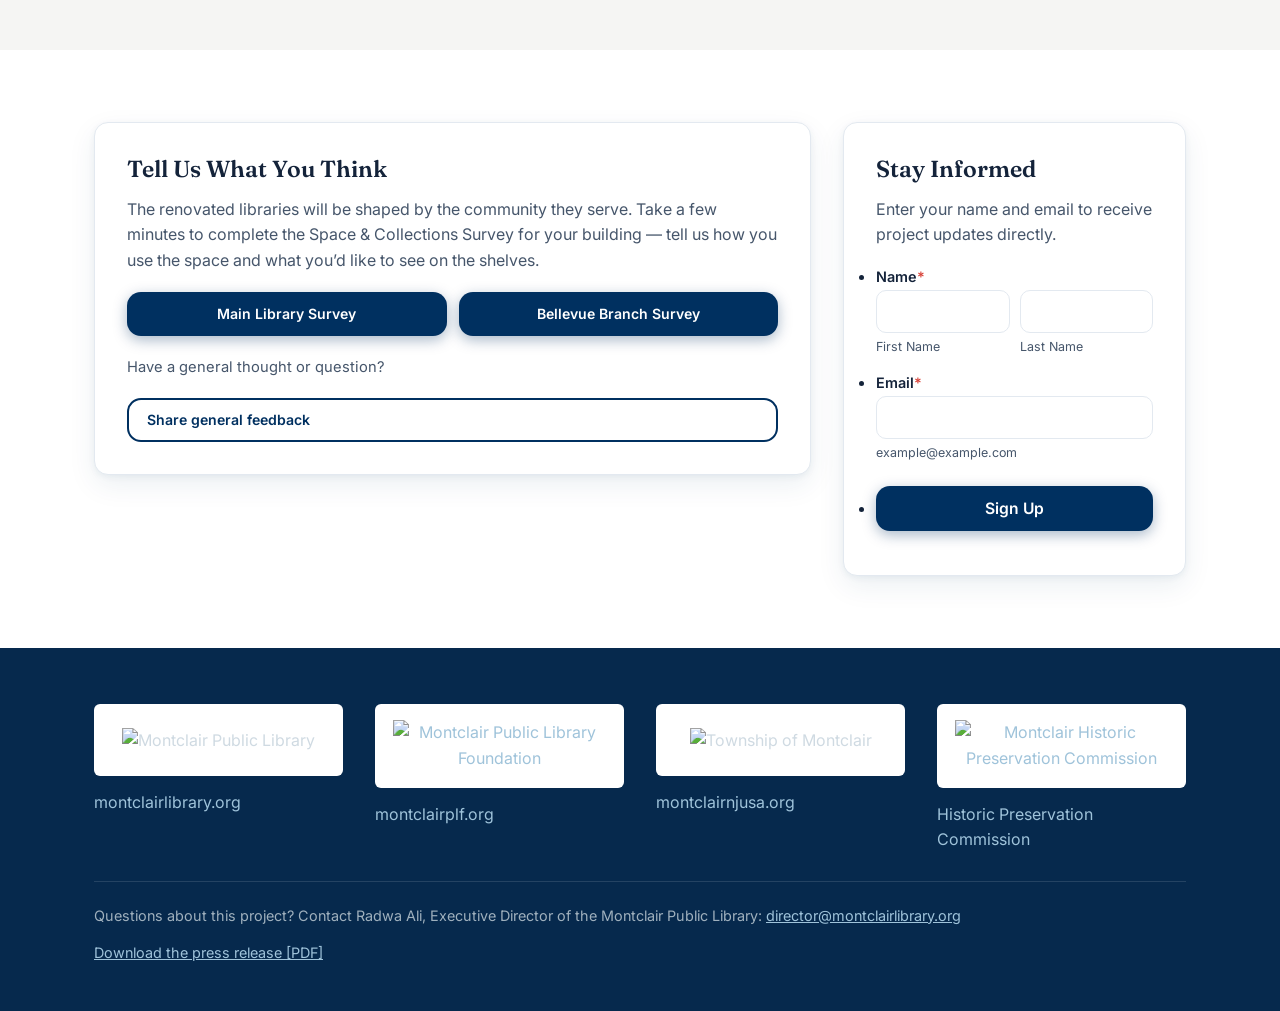
==== commit 3e2be555: "Homepage: show 'Your Library, Your Voice' as the newest update Claude-Session: https://claude.ai/cod" ====
--- a/index.html
+++ b/index.html
@@ -471,16 +471,16 @@
       <p>News and progress on the project, posted as it happens. The most recent update is first.</p>
     </div>
     <div class="updates-list">
+      <a class="update-entry" href="updates/2026-10-your-library-your-voice.html">
+        <span class="u-date">October 23, 2026</span>
+        <span class="u-title">Your Library, Your Voice</span>
+        <span class="u-teaser">With our architect chosen, the design begins &mdash; and it begins with you. Join Executive Director Radwa Ali for a series of community listening sessions about the future of your library.</span>
+        <span class="u-more">Read the full update &rarr;</span>
+      </a>
       <a class="update-entry" href="updates/2026-10-dig-architecture-selected.html">
         <span class="u-date">October 23, 2026</span>
         <span class="u-title">DIG Architecture Selected</span>
         <span class="u-teaser">On October 19, the Board of Trustees appointed DIG Architecture to design the renovation and expansion of both library buildings. Here is how the months-long search unfolded, why the Selection Committee chose DIG, and what happens next.</span>
-        <span class="u-more">Read the full update &rarr;</span>
-      </a>
-      <a class="update-entry" href="updates/2026-10-your-library-your-voice.html">
-        <span class="u-date">October 23, 2026</span>
-        <span class="u-title">Your Library, Your Voice</span>
-        <span class="u-teaser">With our architect chosen, the design begins &mdash; and it begins with you. Join Executive Director Radwa Ali for a series of community listening sessions about the future of your library.</span>
         <span class="u-more">Read the full update &rarr;</span>
       </a>
       <a class="update-entry" href="updates/2026-08-selecting-our-architect.html">
--- a/assets/site.css
+++ b/assets/site.css
@@ -659,6 +659,27 @@
   @media (max-width: 820px) { .firm-grid { grid-template-columns: repeat(2, 1fr); } }
   @media (max-width: 520px) { .firm-grid { grid-template-columns: 1fr; } }
 
+  /* Committee / people roster */
+  .roster { list-style: none; padding: 0; max-width: 840px; margin: 4px auto 0; display: grid; grid-template-columns: repeat(2, 1fr); gap: 16px 32px; }
+  .roster li { position: relative; padding-left: 16px; }
+  .roster li::before { content: ""; position: absolute; left: 0; top: 9px; width: 6px; height: 6px; border-radius: 50%; background: var(--brand); }
+  .roster .r-name { display: block; font-weight: 700; color: var(--ink); font-size: 1rem; line-height: 1.35; }
+  .roster .r-role { display: block; color: var(--ink-soft); font-size: 0.9rem; line-height: 1.4; margin-top: 2px; }
+  @media (max-width: 560px) { .roster { grid-template-columns: 1fr; gap: 14px; } }
+
+  /* Session schedule table */
+  .schedule-wrap { max-width: 840px; margin: 0 auto; overflow-x: auto; -webkit-overflow-scrolling: touch; }
+  .schedule { width: 100%; border-collapse: collapse; font-size: 1rem; background: #fff; border: 1px solid var(--line); border-radius: var(--radius); overflow: hidden; box-shadow: var(--shadow-sm); }
+  .schedule thead th { background: var(--brand); color: #fff; text-align: left; font-size: 0.72rem; font-weight: 700; letter-spacing: 0.07em; text-transform: uppercase; padding: 13px 18px; }
+  .schedule tbody td { padding: 13px 18px; border-top: 1px solid var(--line); color: var(--ink); vertical-align: top; }
+  .schedule tbody tr:nth-child(even) td { background: var(--bg-alt); }
+  .schedule .sch-day { font-weight: 700; color: var(--brand); white-space: nowrap; }
+  .schedule .sch-time, .schedule .sch-room { white-space: nowrap; color: var(--ink-soft); }
+  @media (max-width: 520px) {
+    .schedule thead th, .schedule tbody td { padding: 11px 13px; }
+    .schedule { font-size: 0.92rem; }
+  }
+
 /* ---------- Updates (blog index + article pages) ---------- */
 .updates-list { max-width: 820px; margin: 0 auto; display: flex; flex-direction: column; gap: 16px; }
 .update-entry { display: block; background: #fff; border: 1px solid var(--line); border-radius: var(--radius); padding: 22px 26px; box-shadow: var(--shadow-sm); text-decoration: none; color: inherit; transition: transform .15s var(--ease), box-shadow .15s var(--ease); }
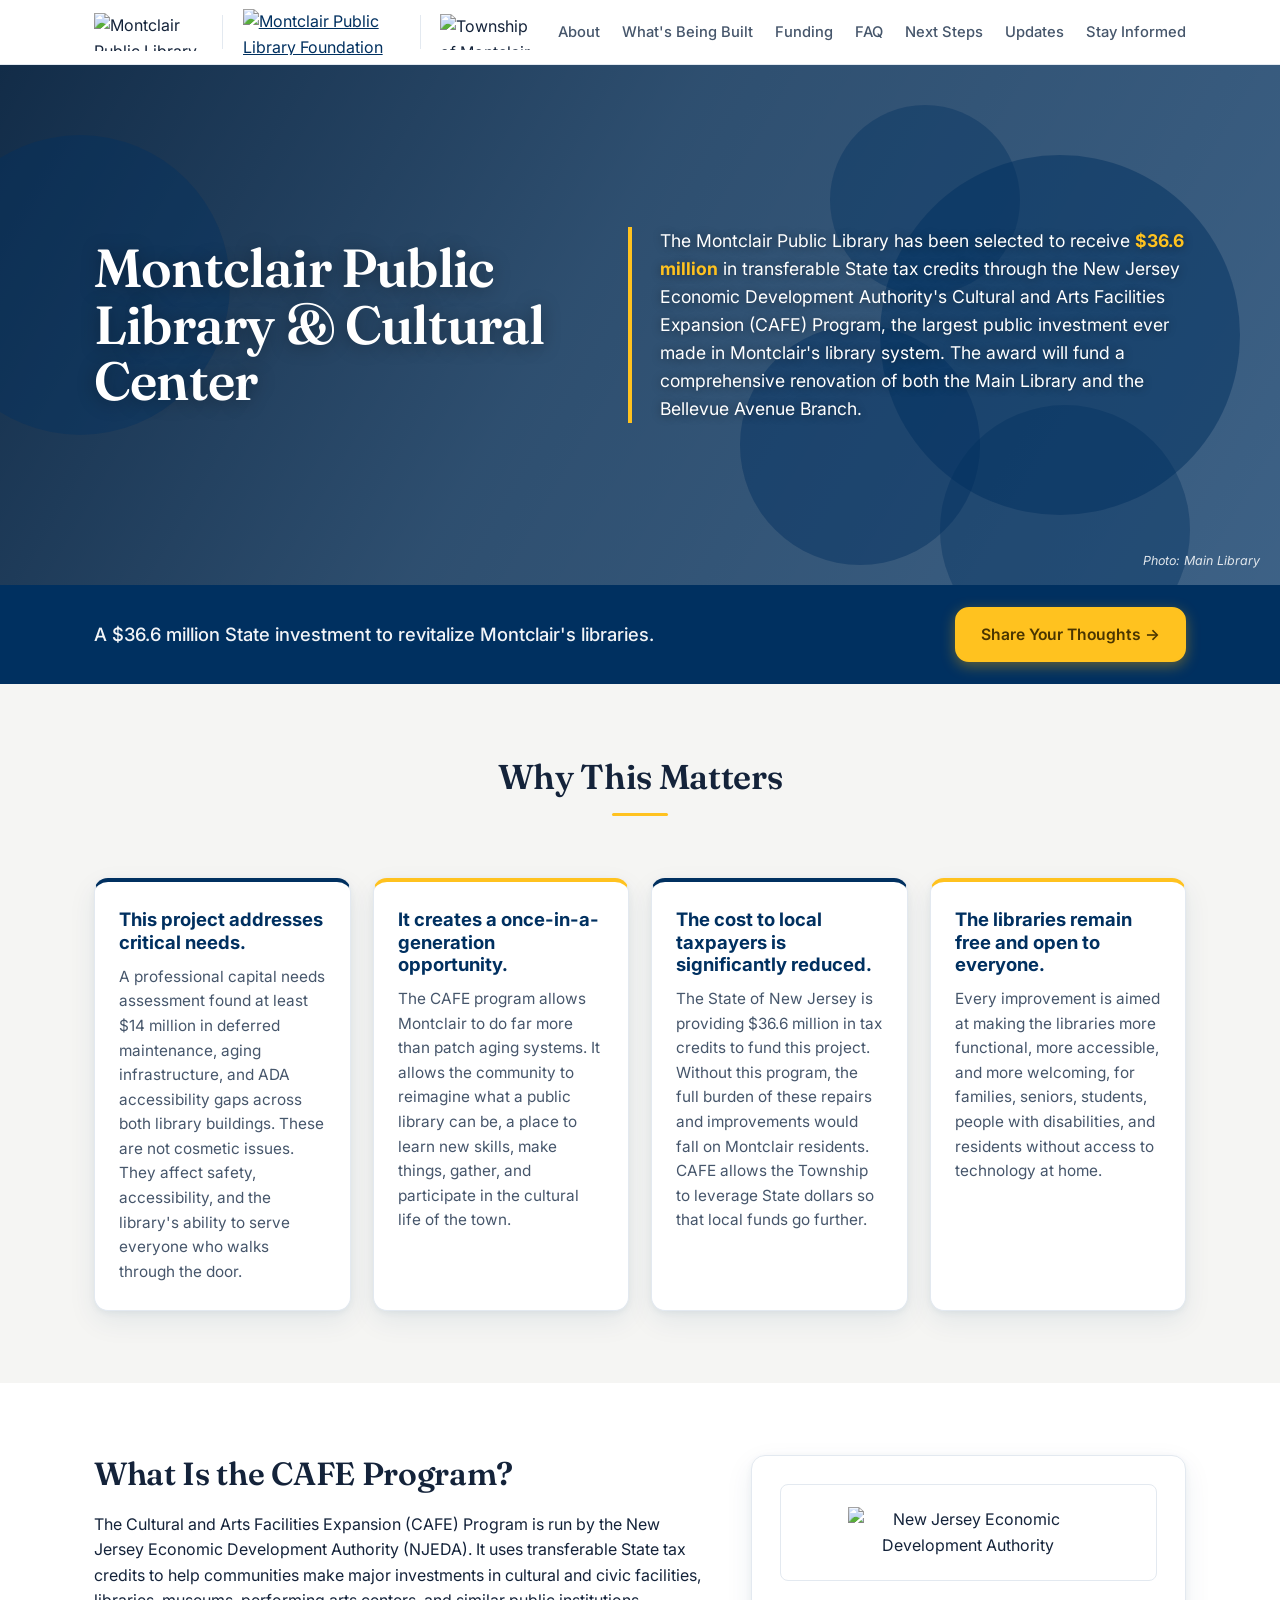
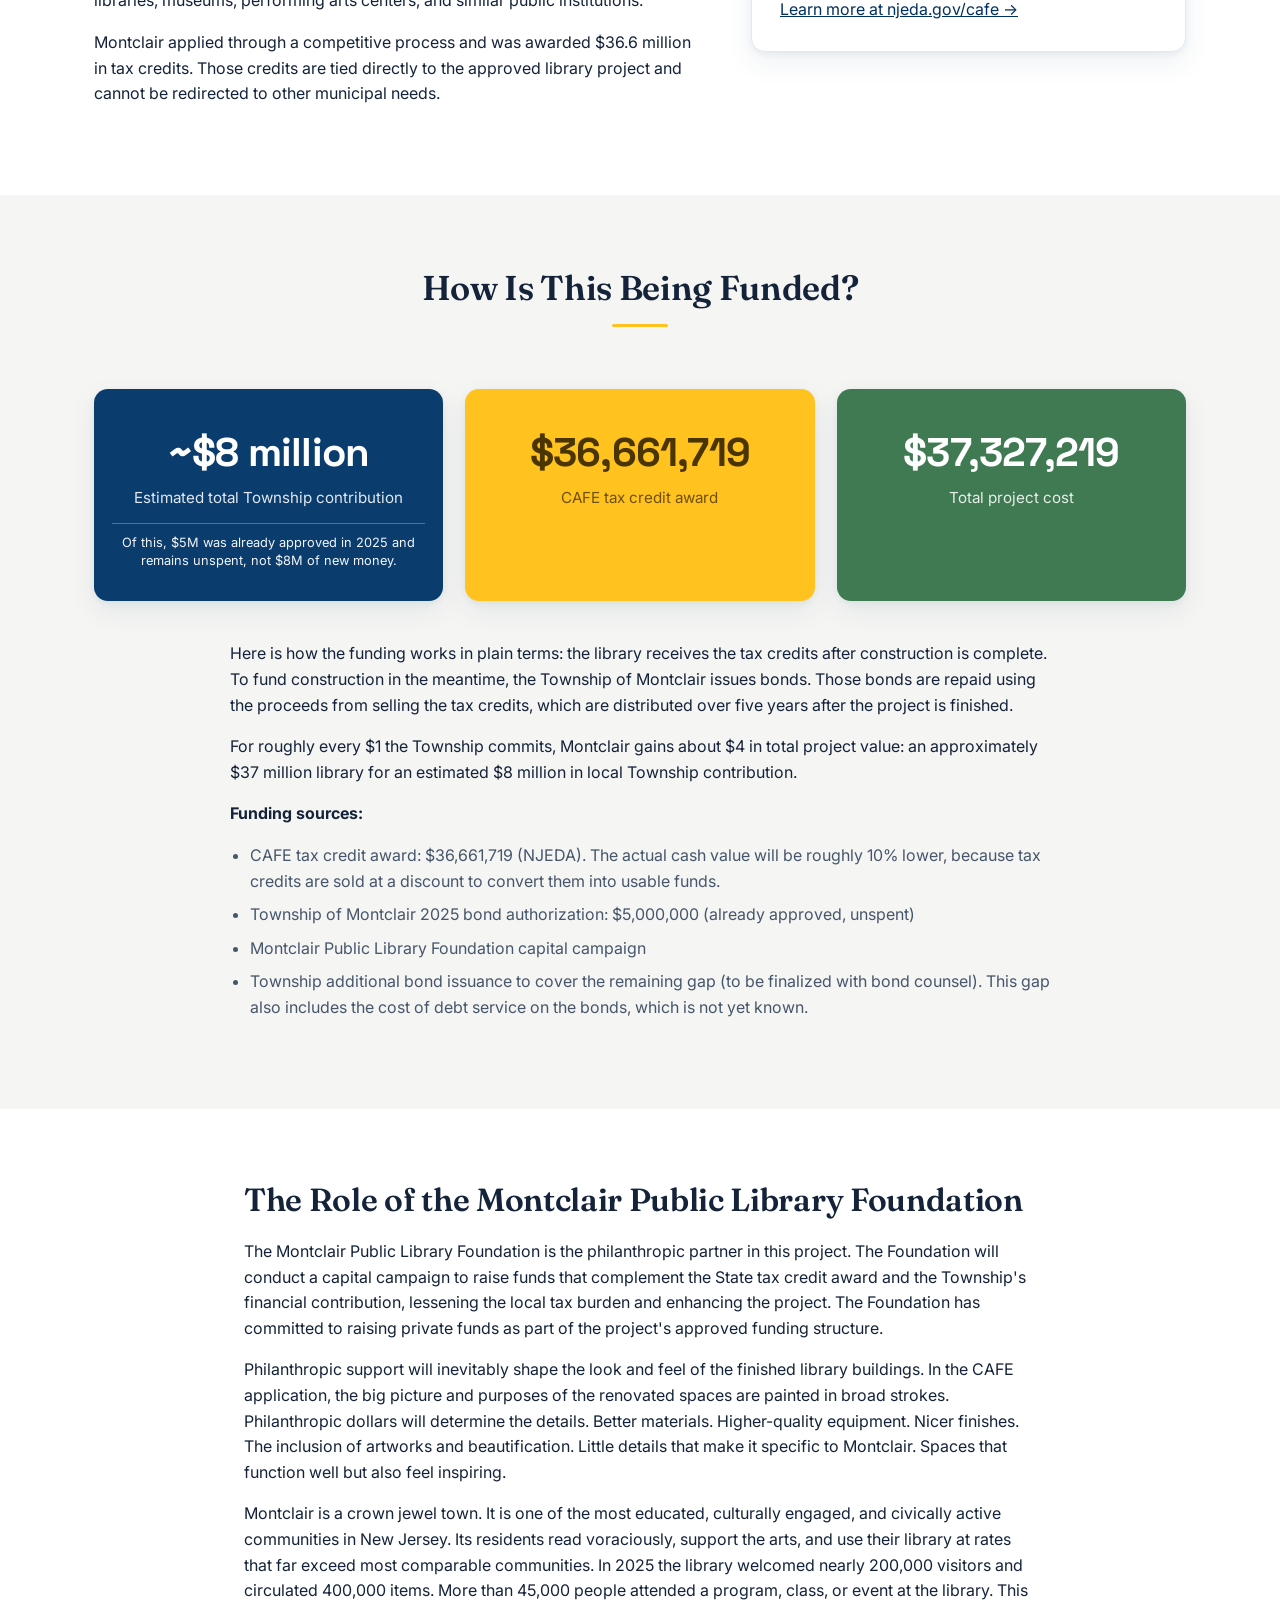
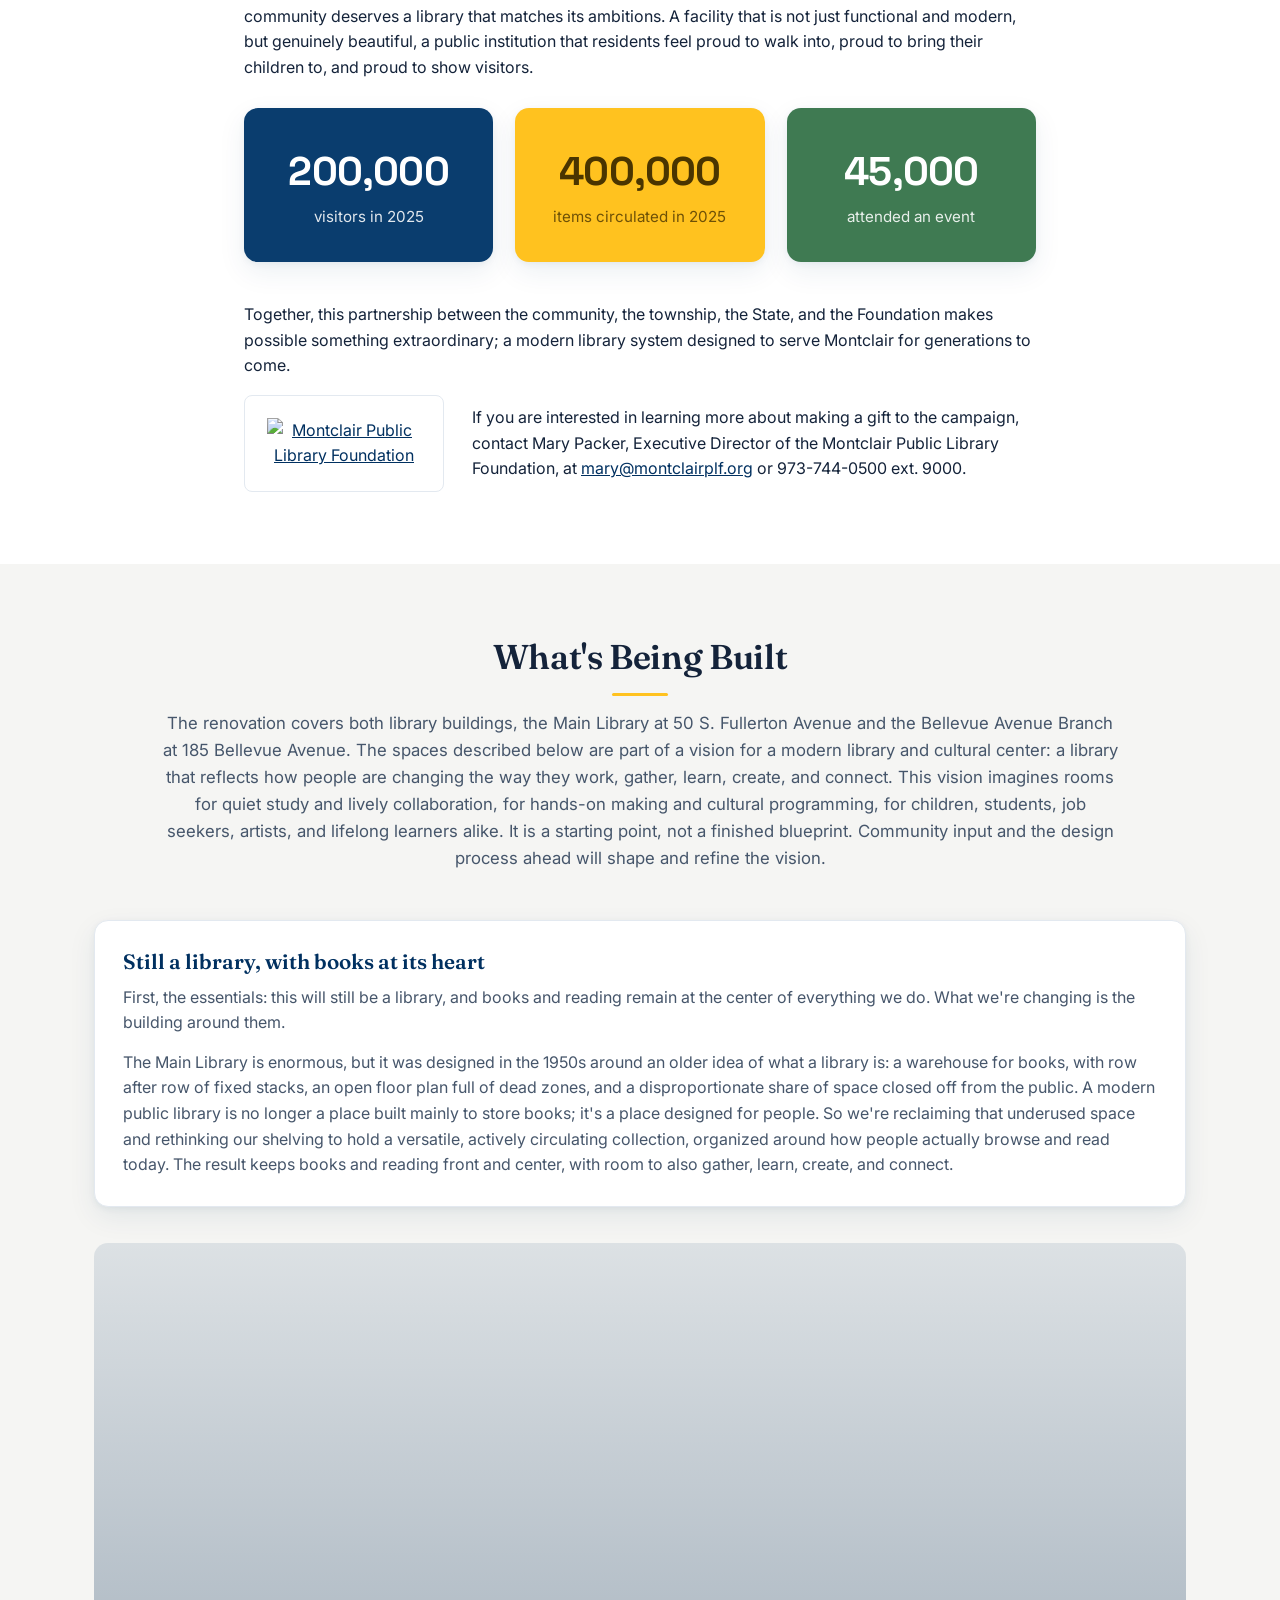
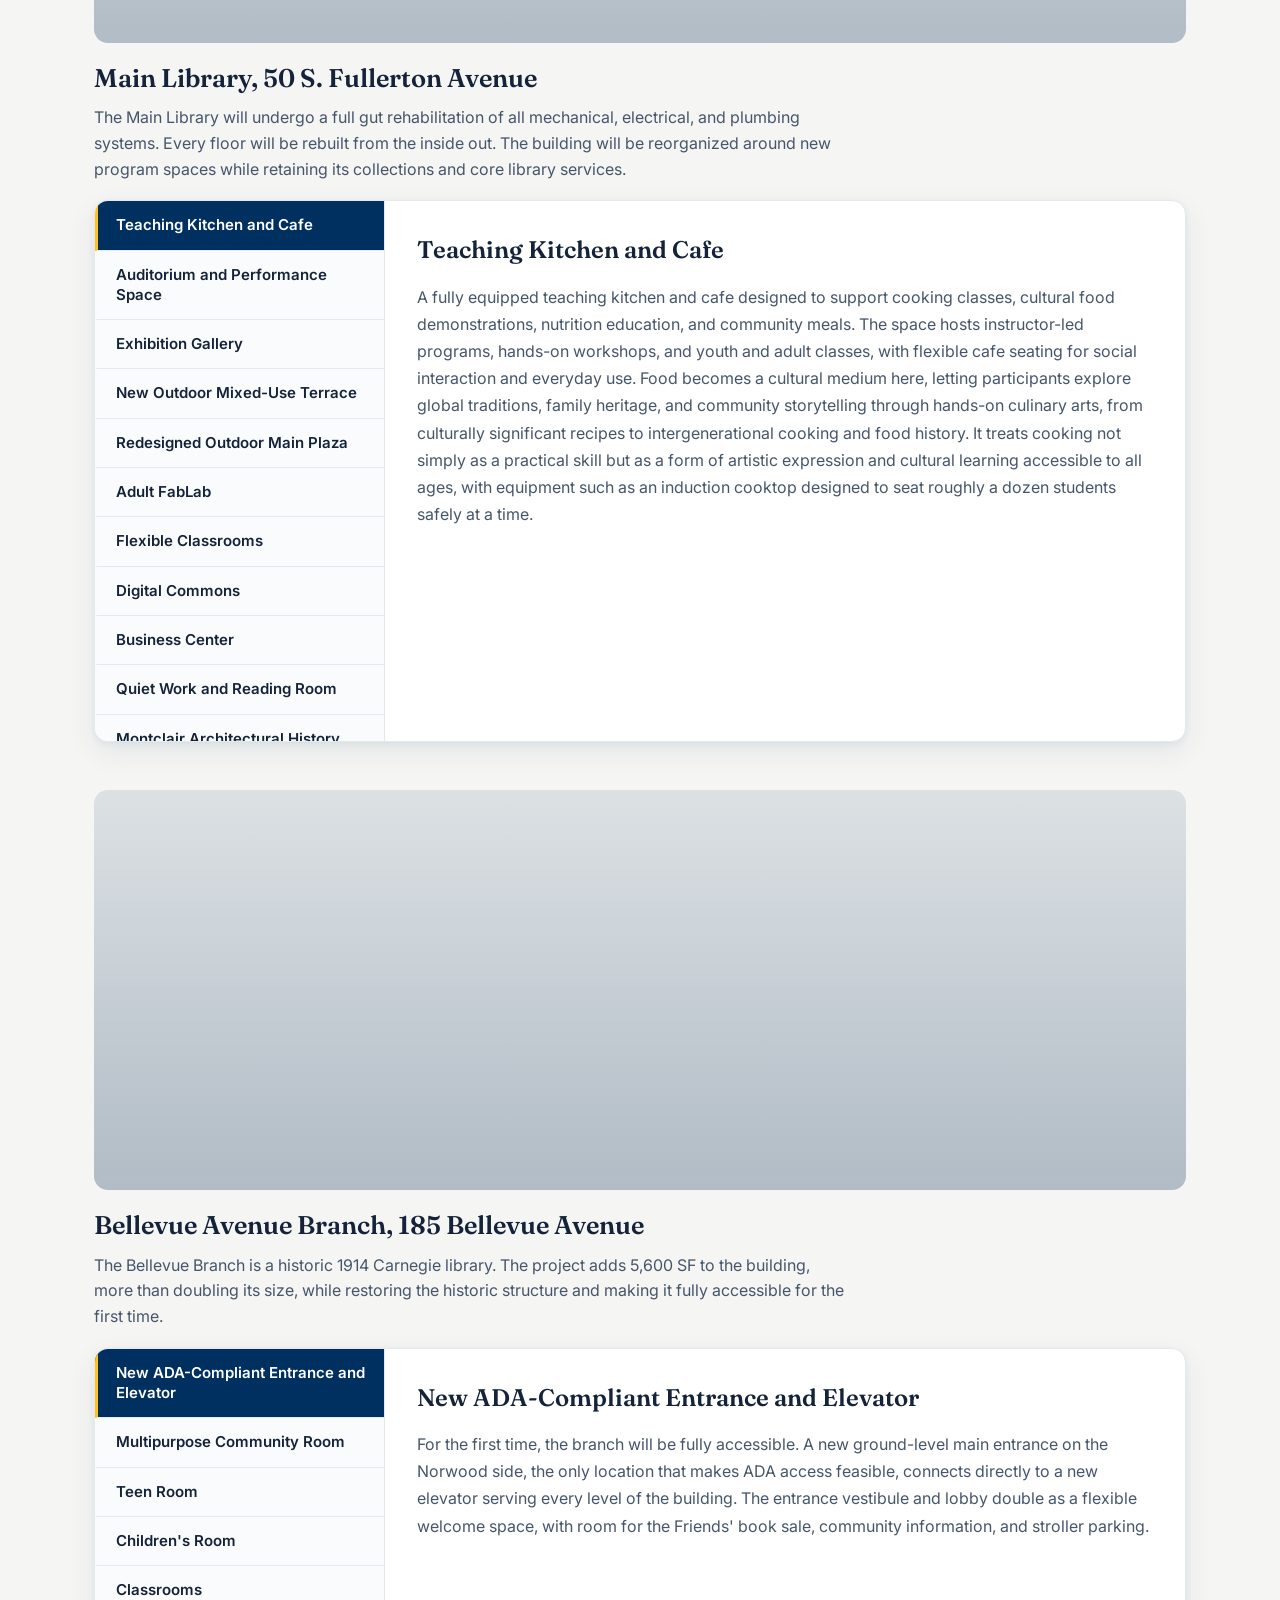
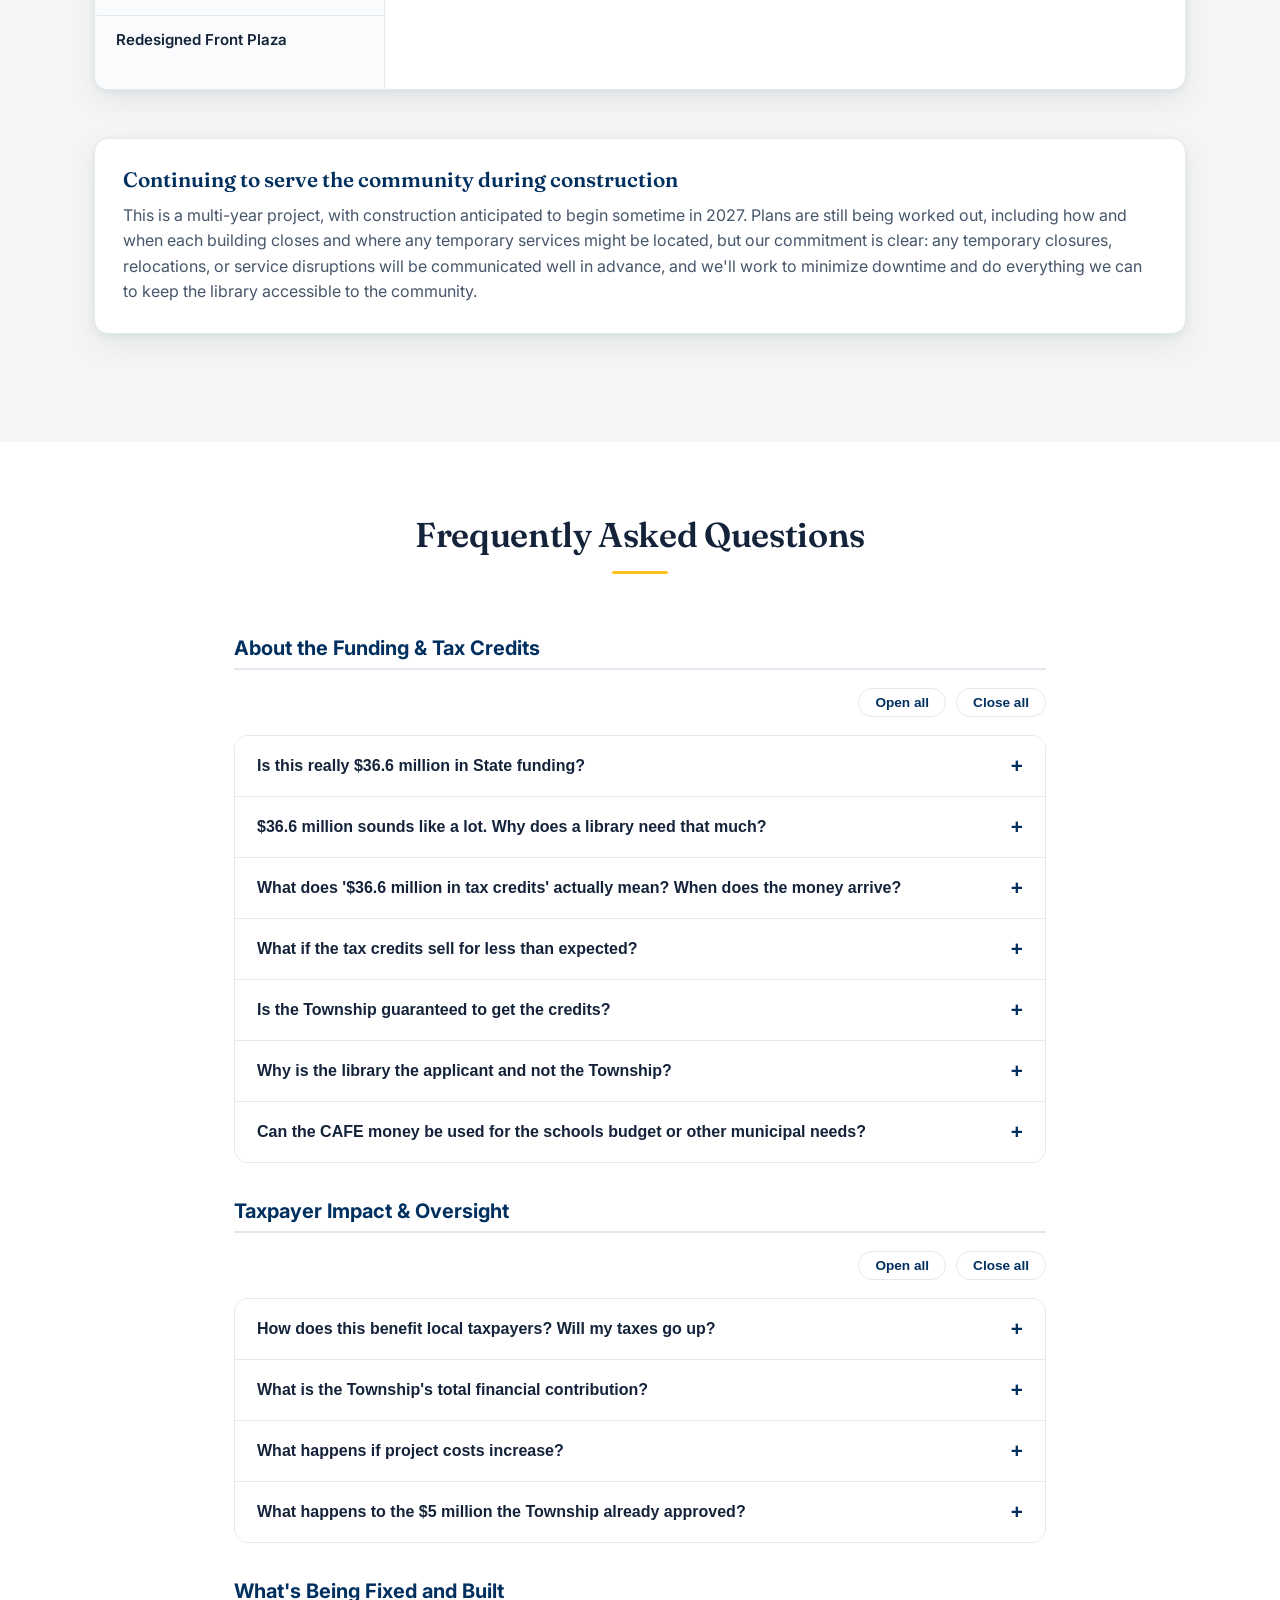
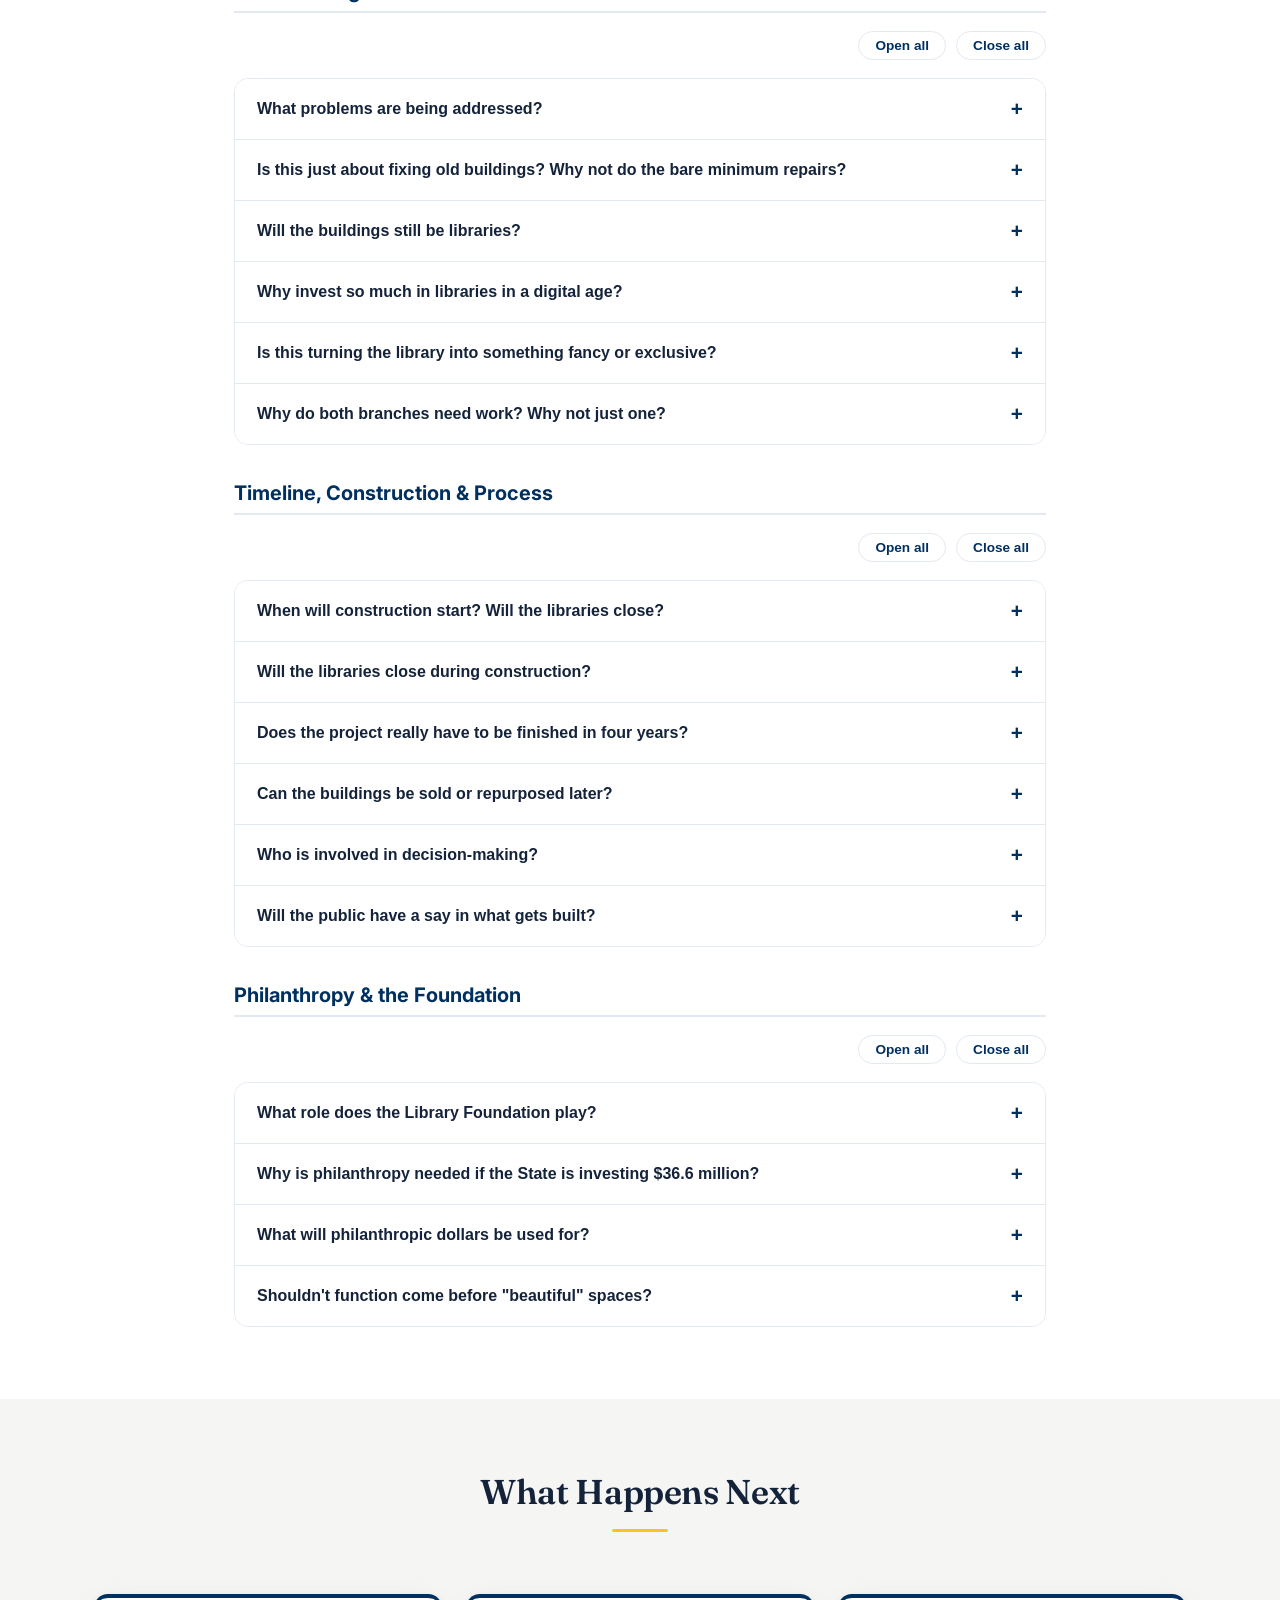
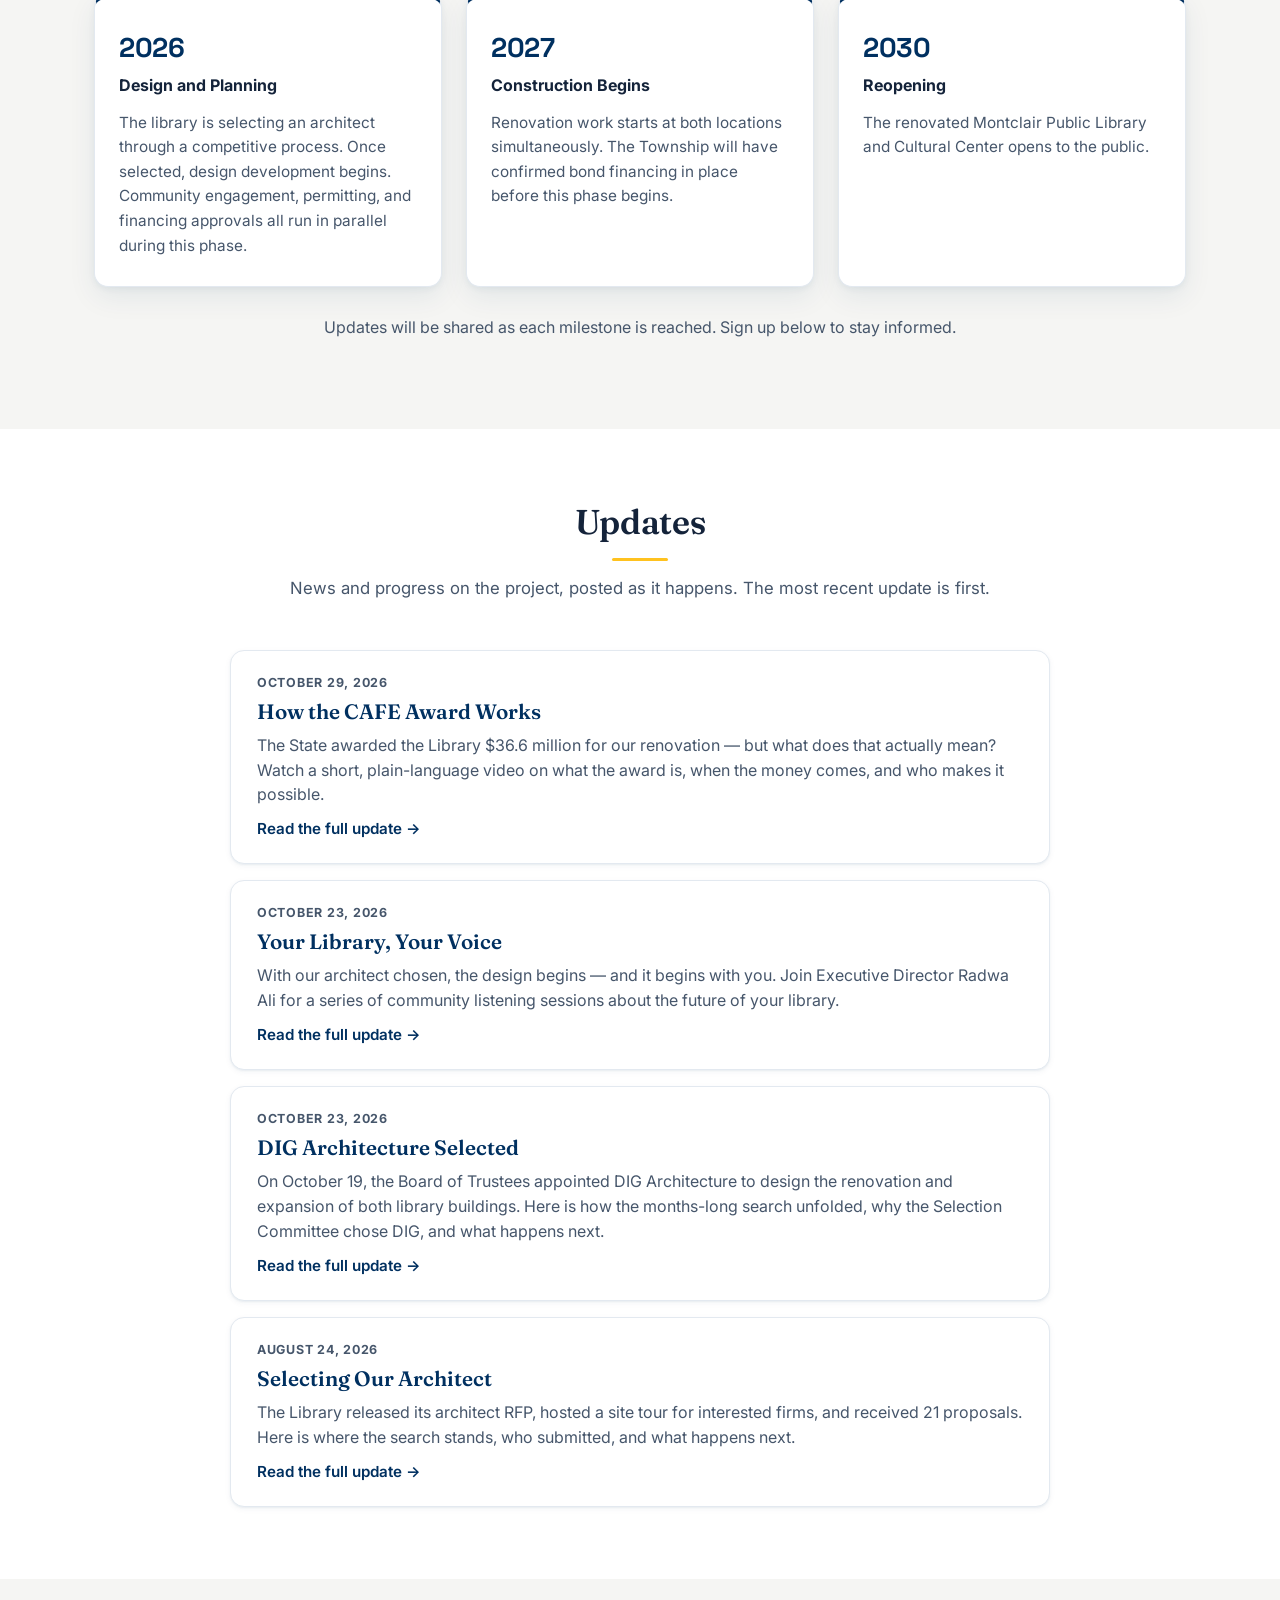
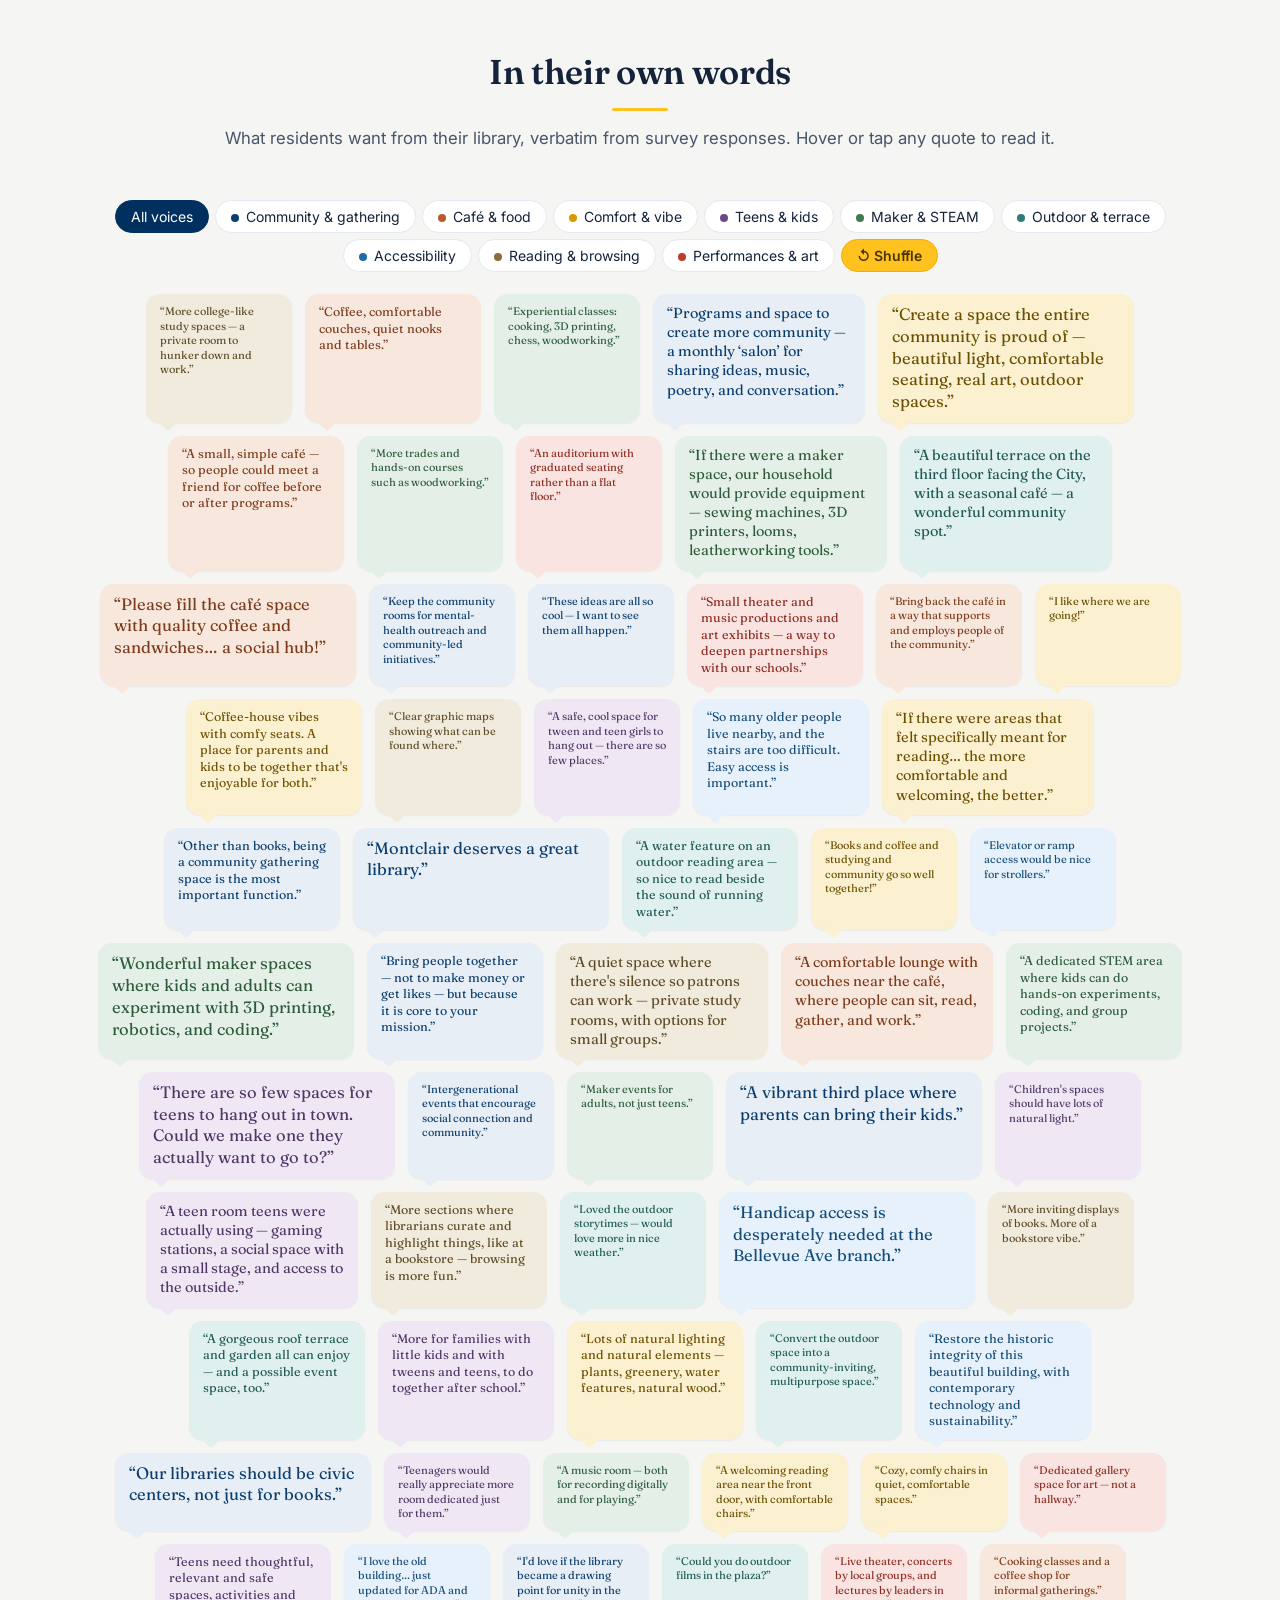
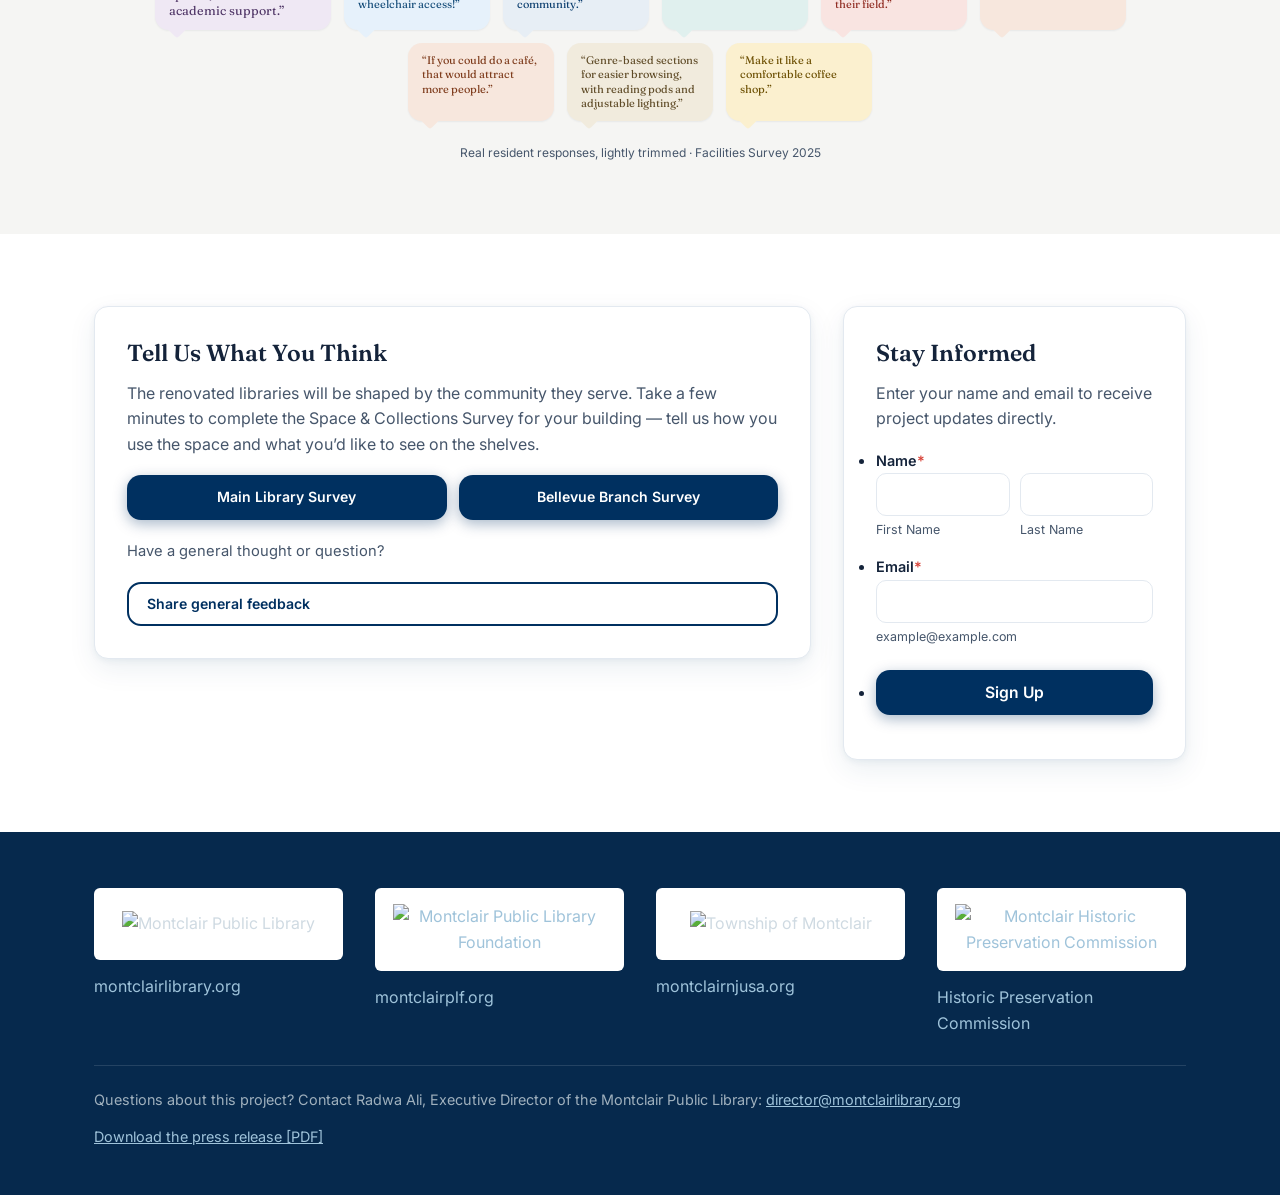
==== commit 8ece83a2: "Add October 29 update: How the CAFE Award Works (explainer video) New update embedding the ~2.5-minu" ====
--- a/index.html
+++ b/index.html
@@ -471,6 +471,12 @@
       <p>News and progress on the project, posted as it happens. The most recent update is first.</p>
     </div>
     <div class="updates-list">
+      <a class="update-entry" href="updates/2026-10-how-the-cafe-award-works.html">
+        <span class="u-date">October 29, 2026</span>
+        <span class="u-title">How the CAFE Award Works</span>
+        <span class="u-teaser">The State awarded the Library $36.6 million for our renovation &mdash; but what does that actually mean? Watch a short, plain-language video on what the award is, when the money comes, and who makes it possible.</span>
+        <span class="u-more">Read the full update &rarr;</span>
+      </a>
       <a class="update-entry" href="updates/2026-10-your-library-your-voice.html">
         <span class="u-date">October 23, 2026</span>
         <span class="u-title">Your Library, Your Voice</span>
--- a/assets/site.css
+++ b/assets/site.css
@@ -656,6 +656,9 @@
   .firm-grid a { color: var(--brand); text-decoration: none; }
   .firm-grid a:hover { text-decoration: underline; }
   .arch-docs { max-width: 840px; margin: 24px auto 0; display: flex; flex-wrap: wrap; gap: 14px; }
+  .arch-video { max-width: 840px; margin: 28px auto; }
+  .arch-video video { width: 100%; height: auto; display: block; background: #000; border-radius: 14px; box-shadow: var(--shadow); }
+  .arch-video figcaption { margin-top: 10px; text-align: center; color: var(--ink-soft); font-size: 0.9rem; }
   @media (max-width: 820px) { .firm-grid { grid-template-columns: repeat(2, 1fr); } }
   @media (max-width: 520px) { .firm-grid { grid-template-columns: 1fr; } }
 
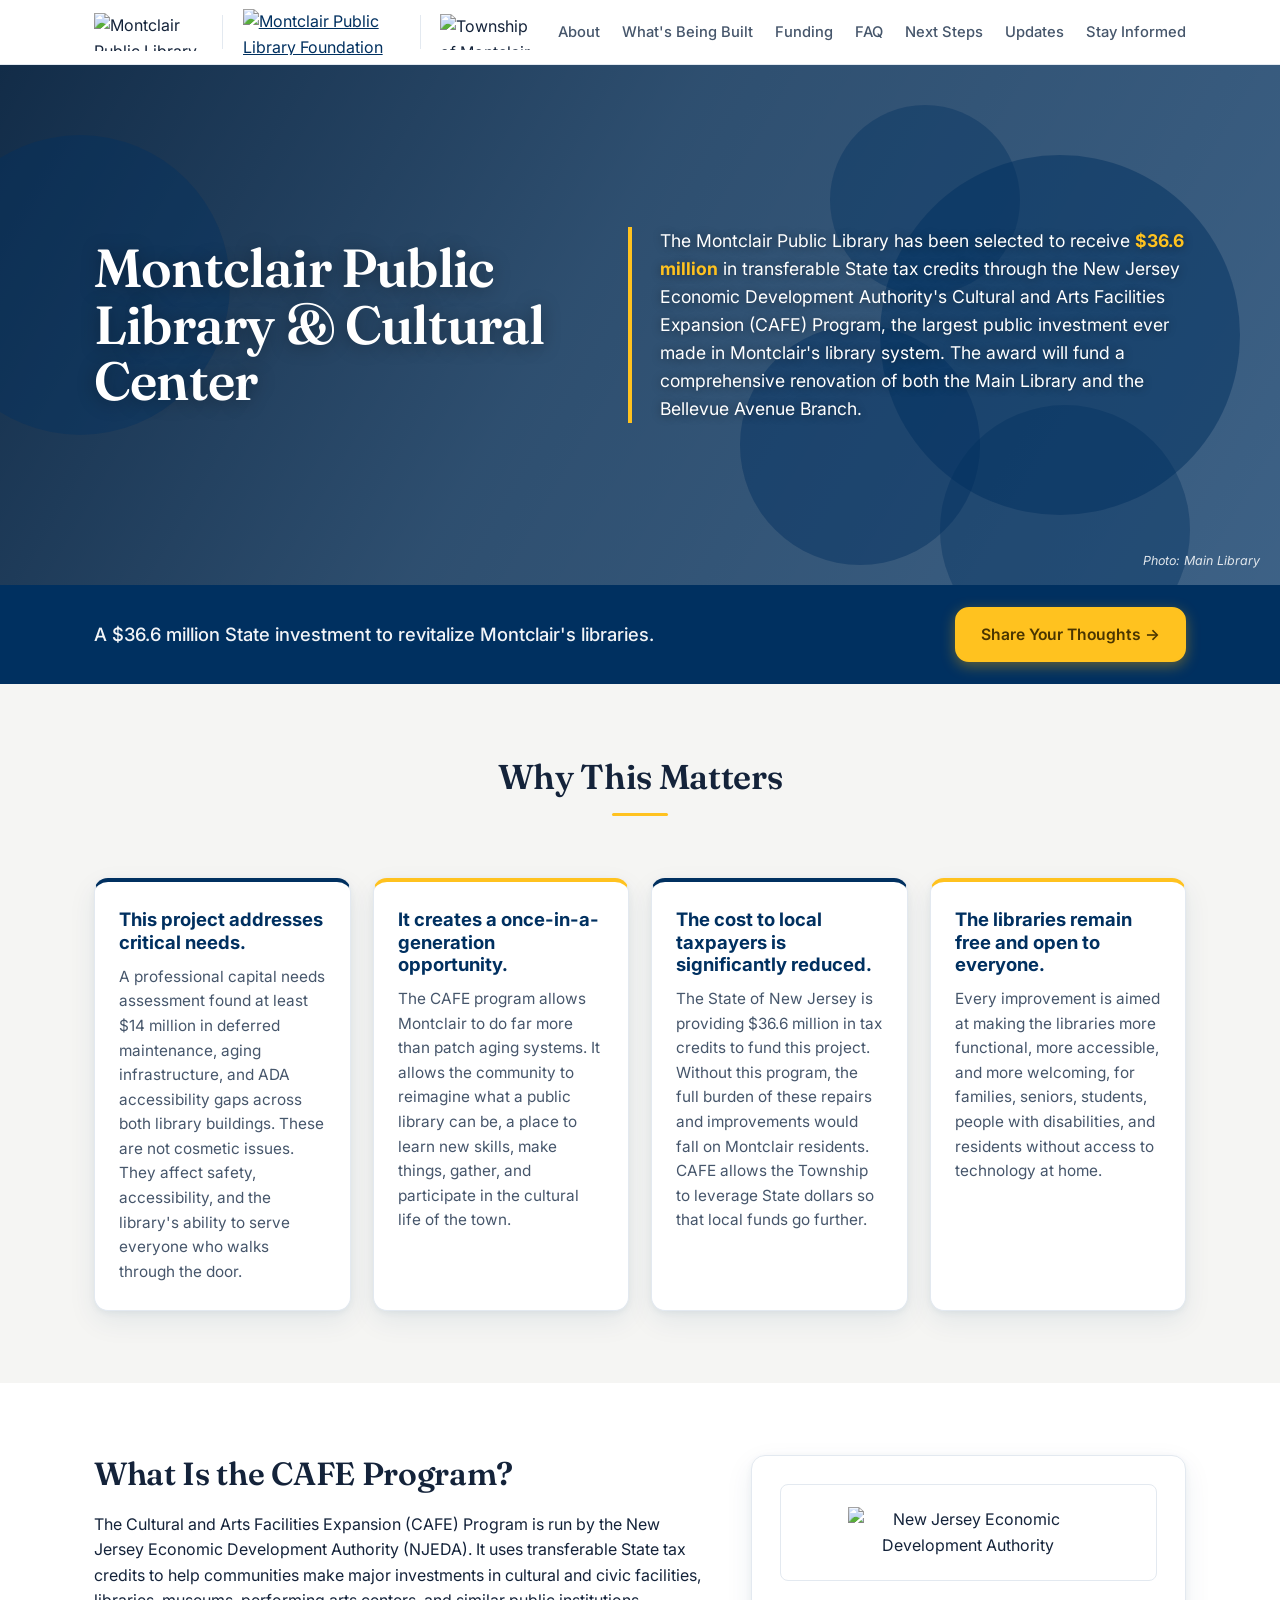
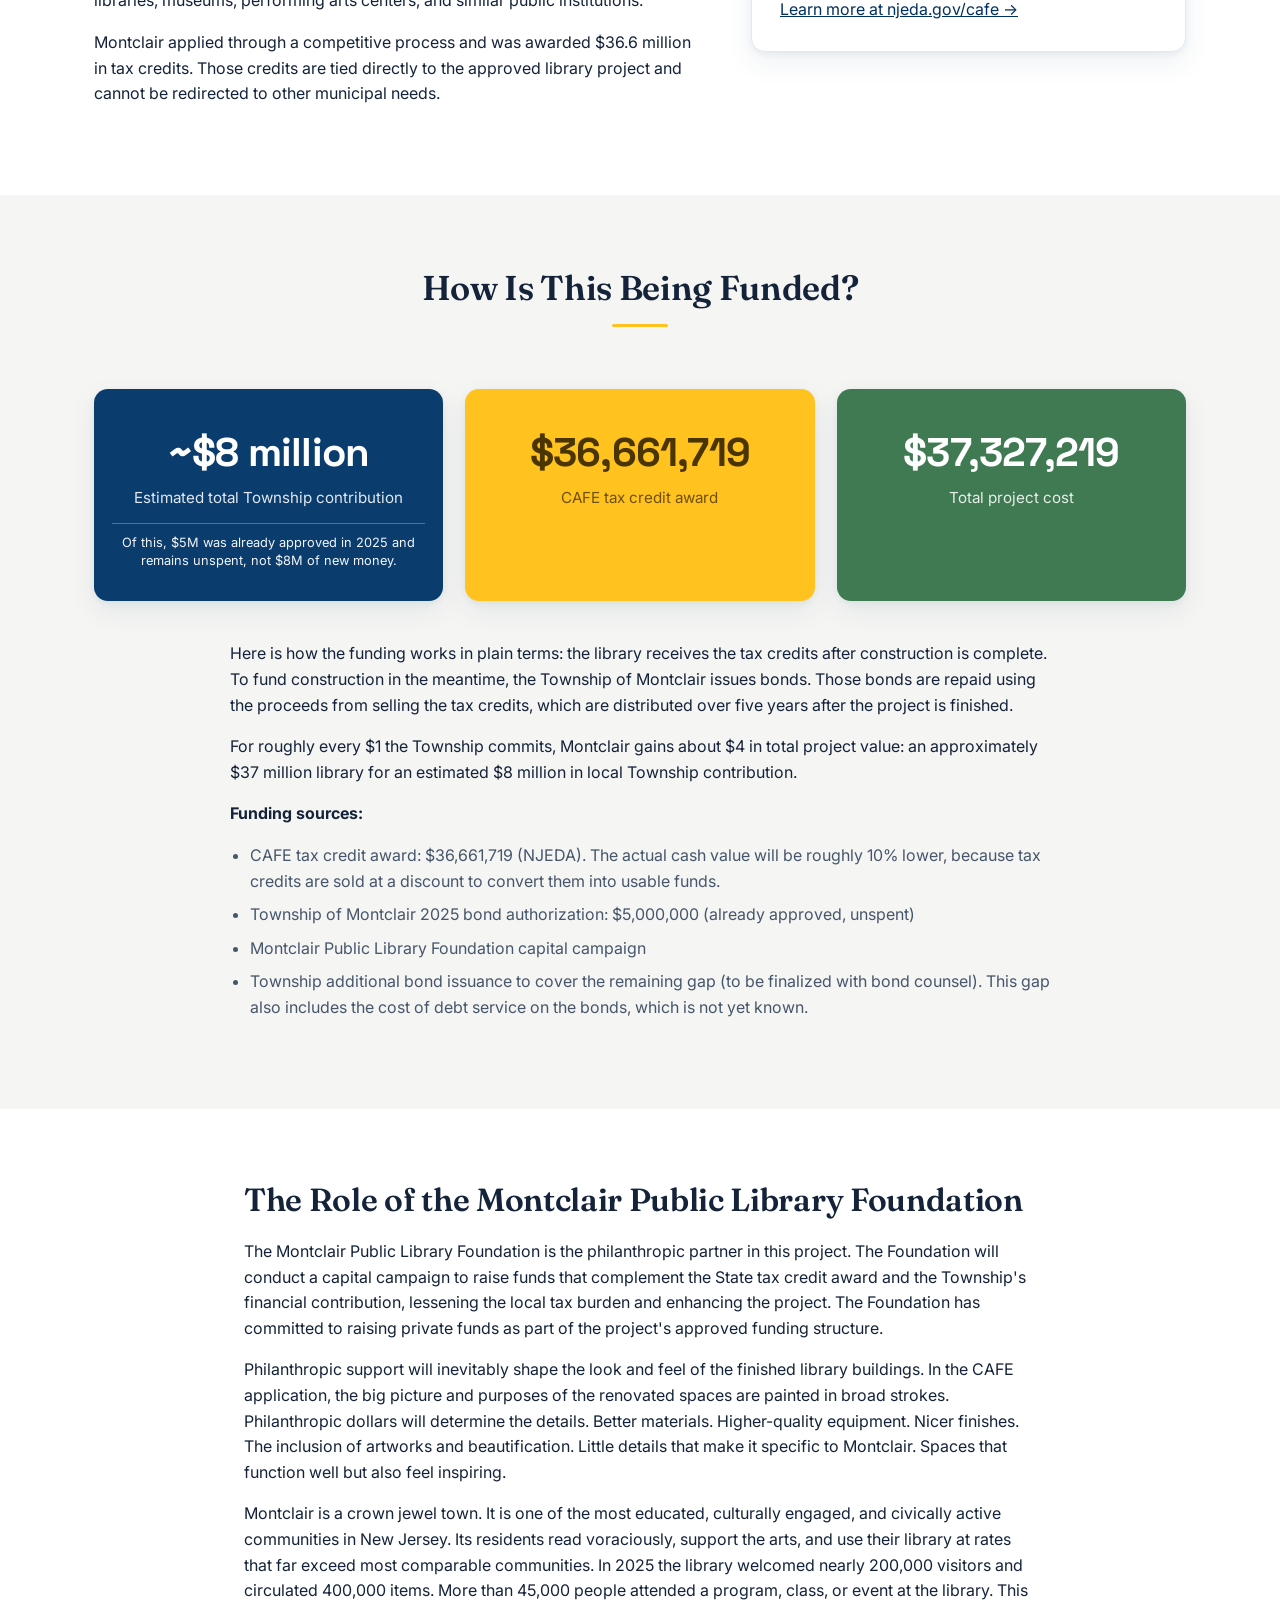
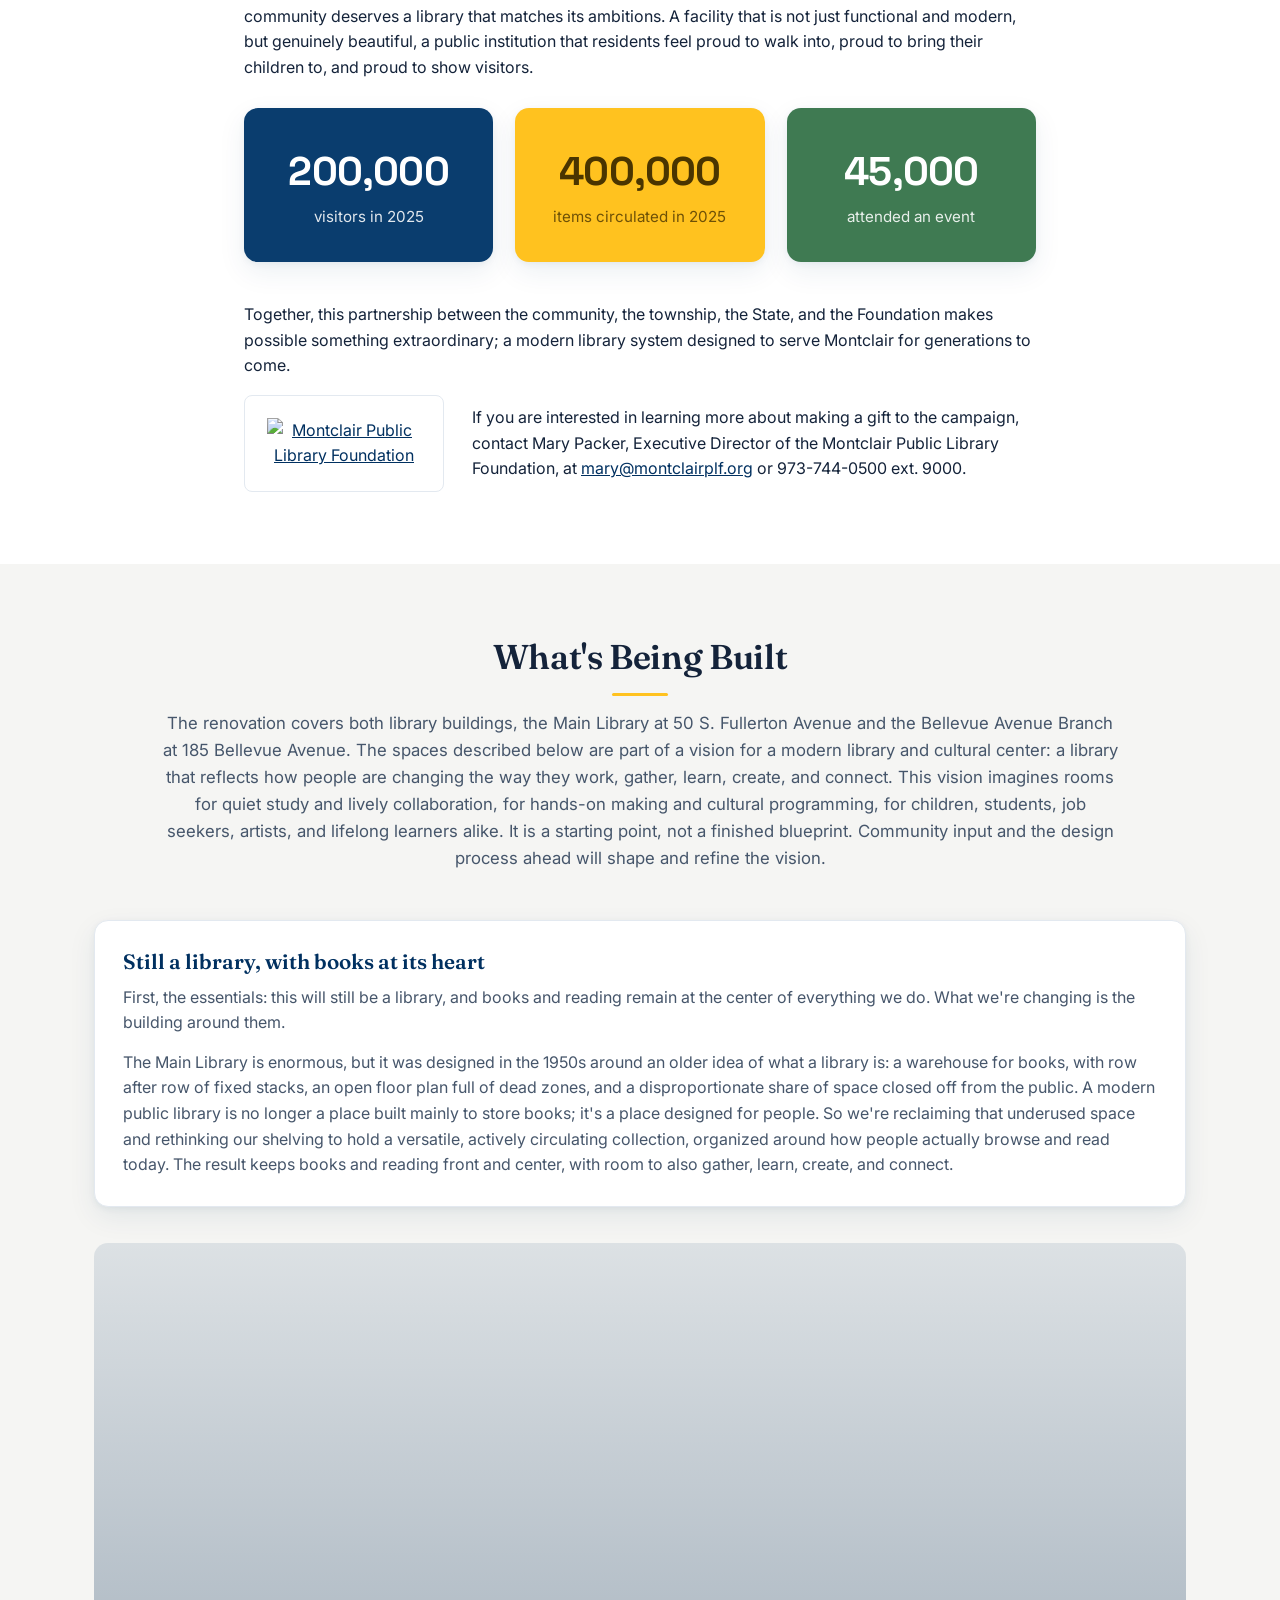
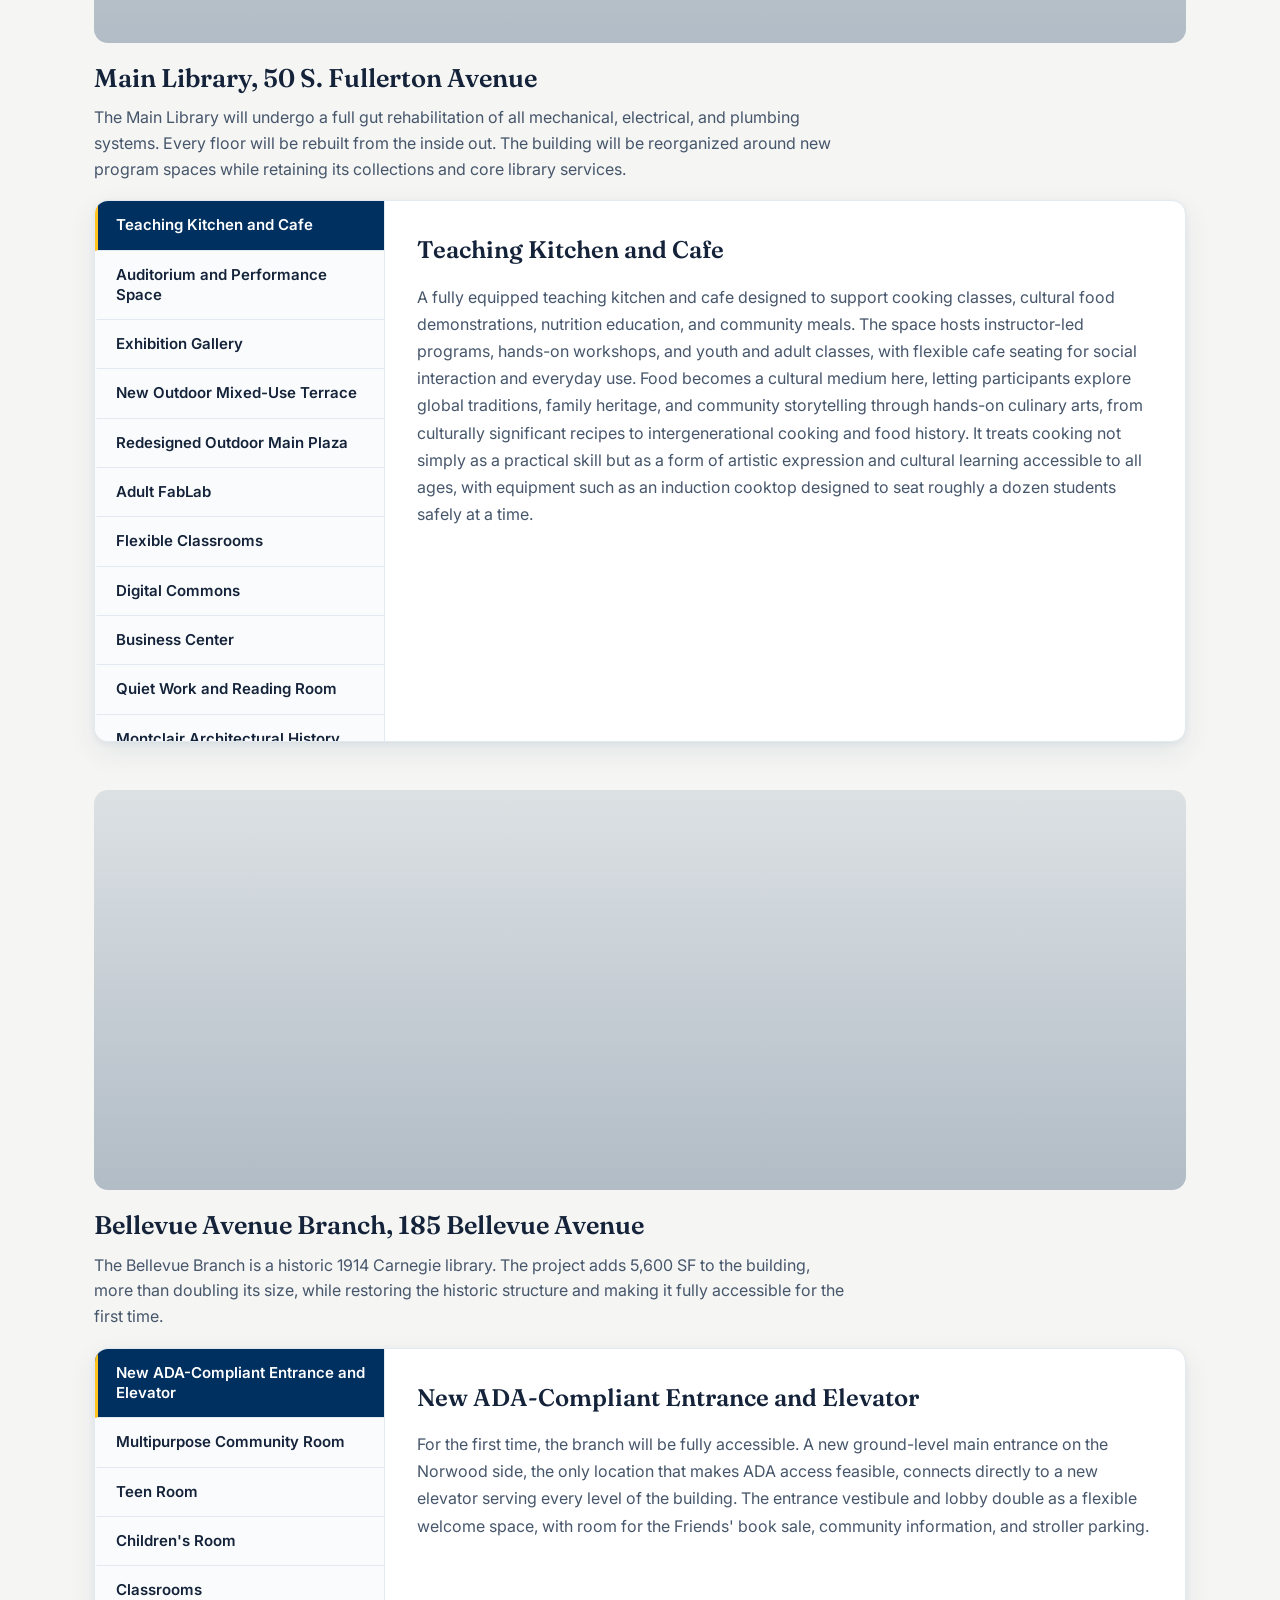
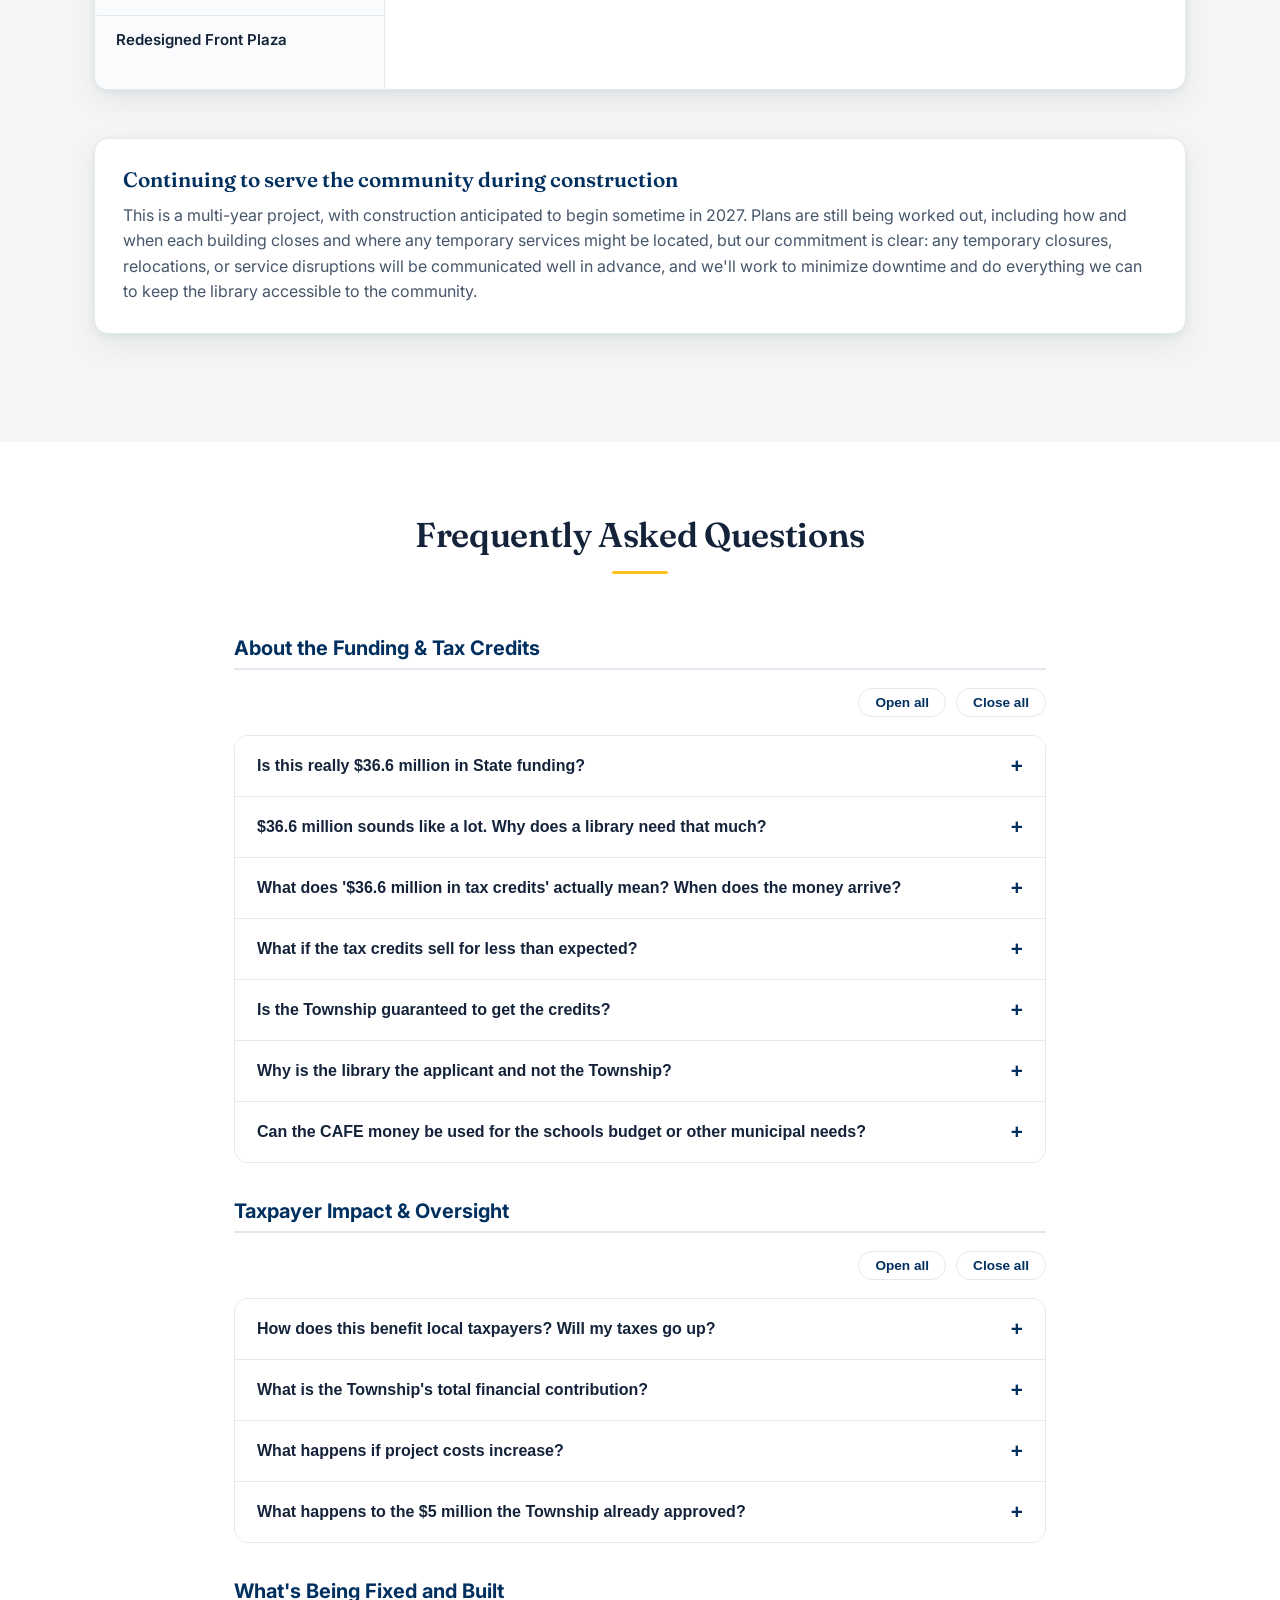
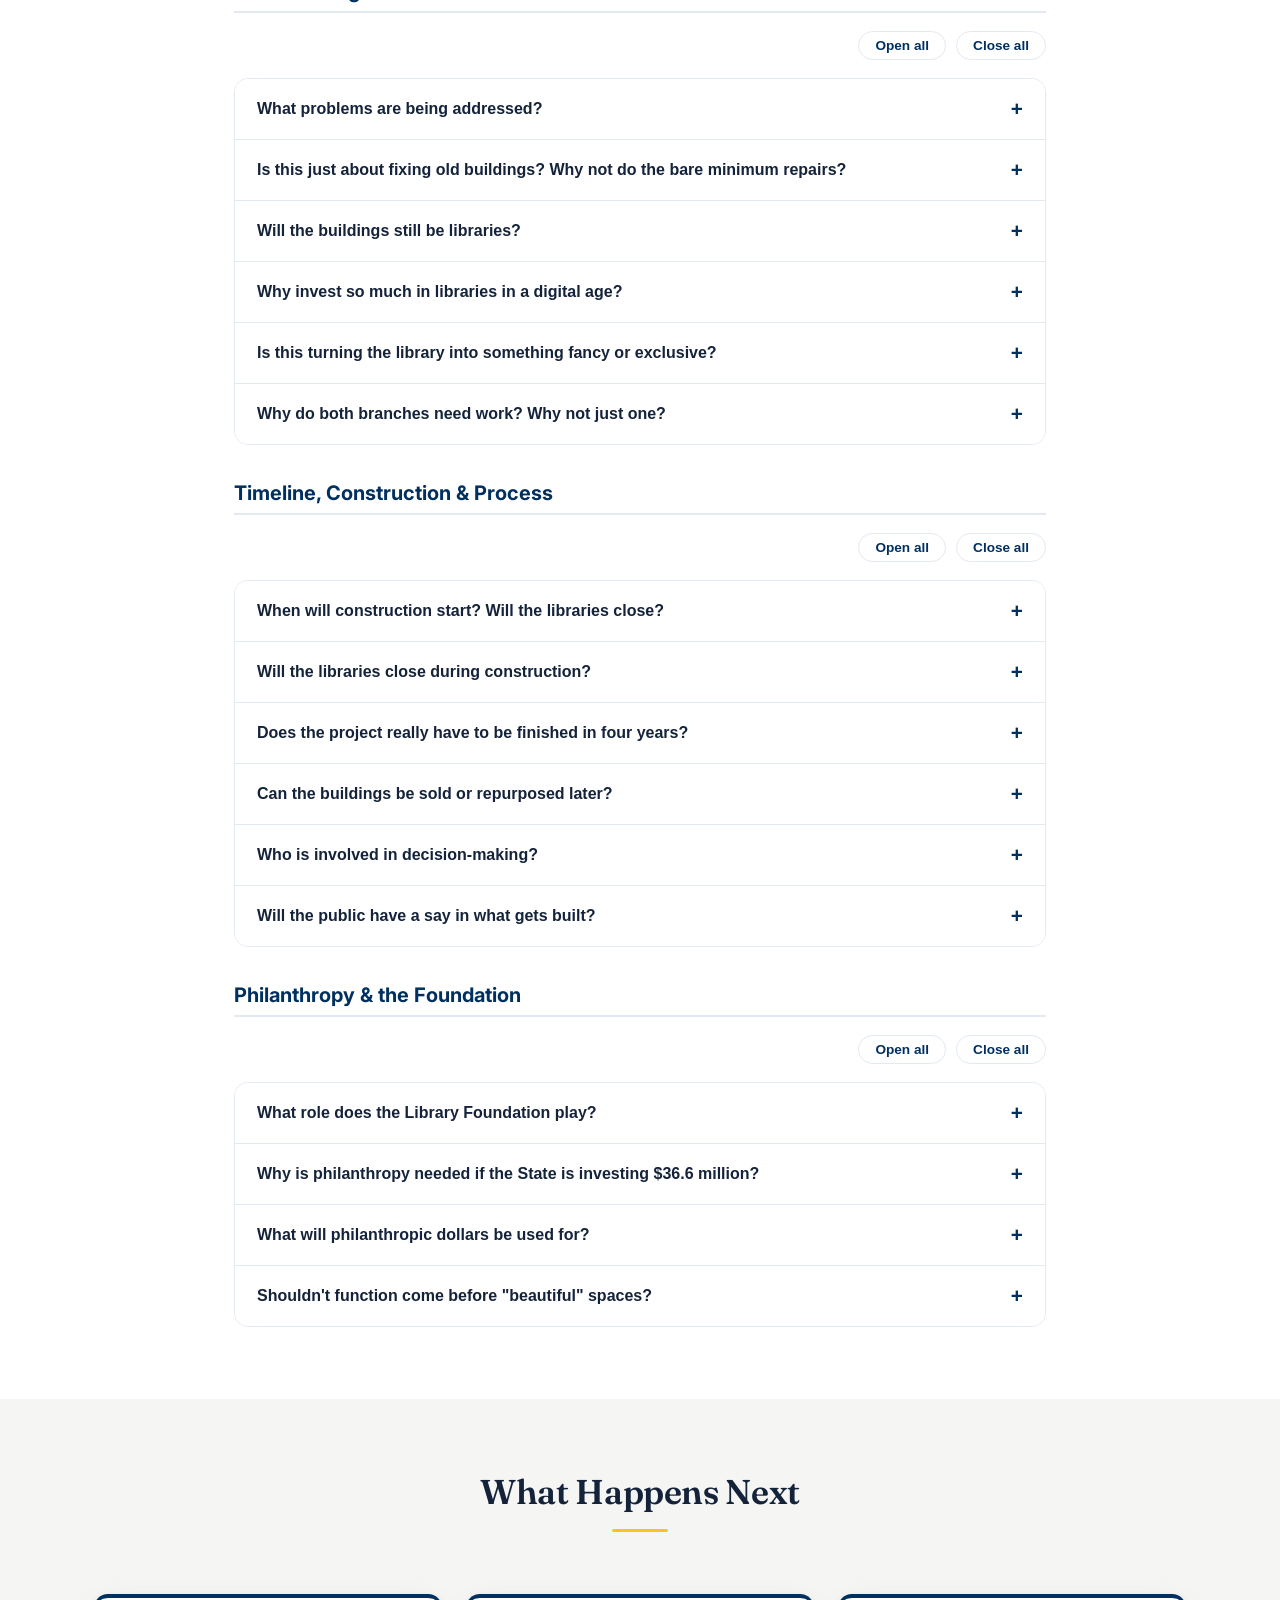
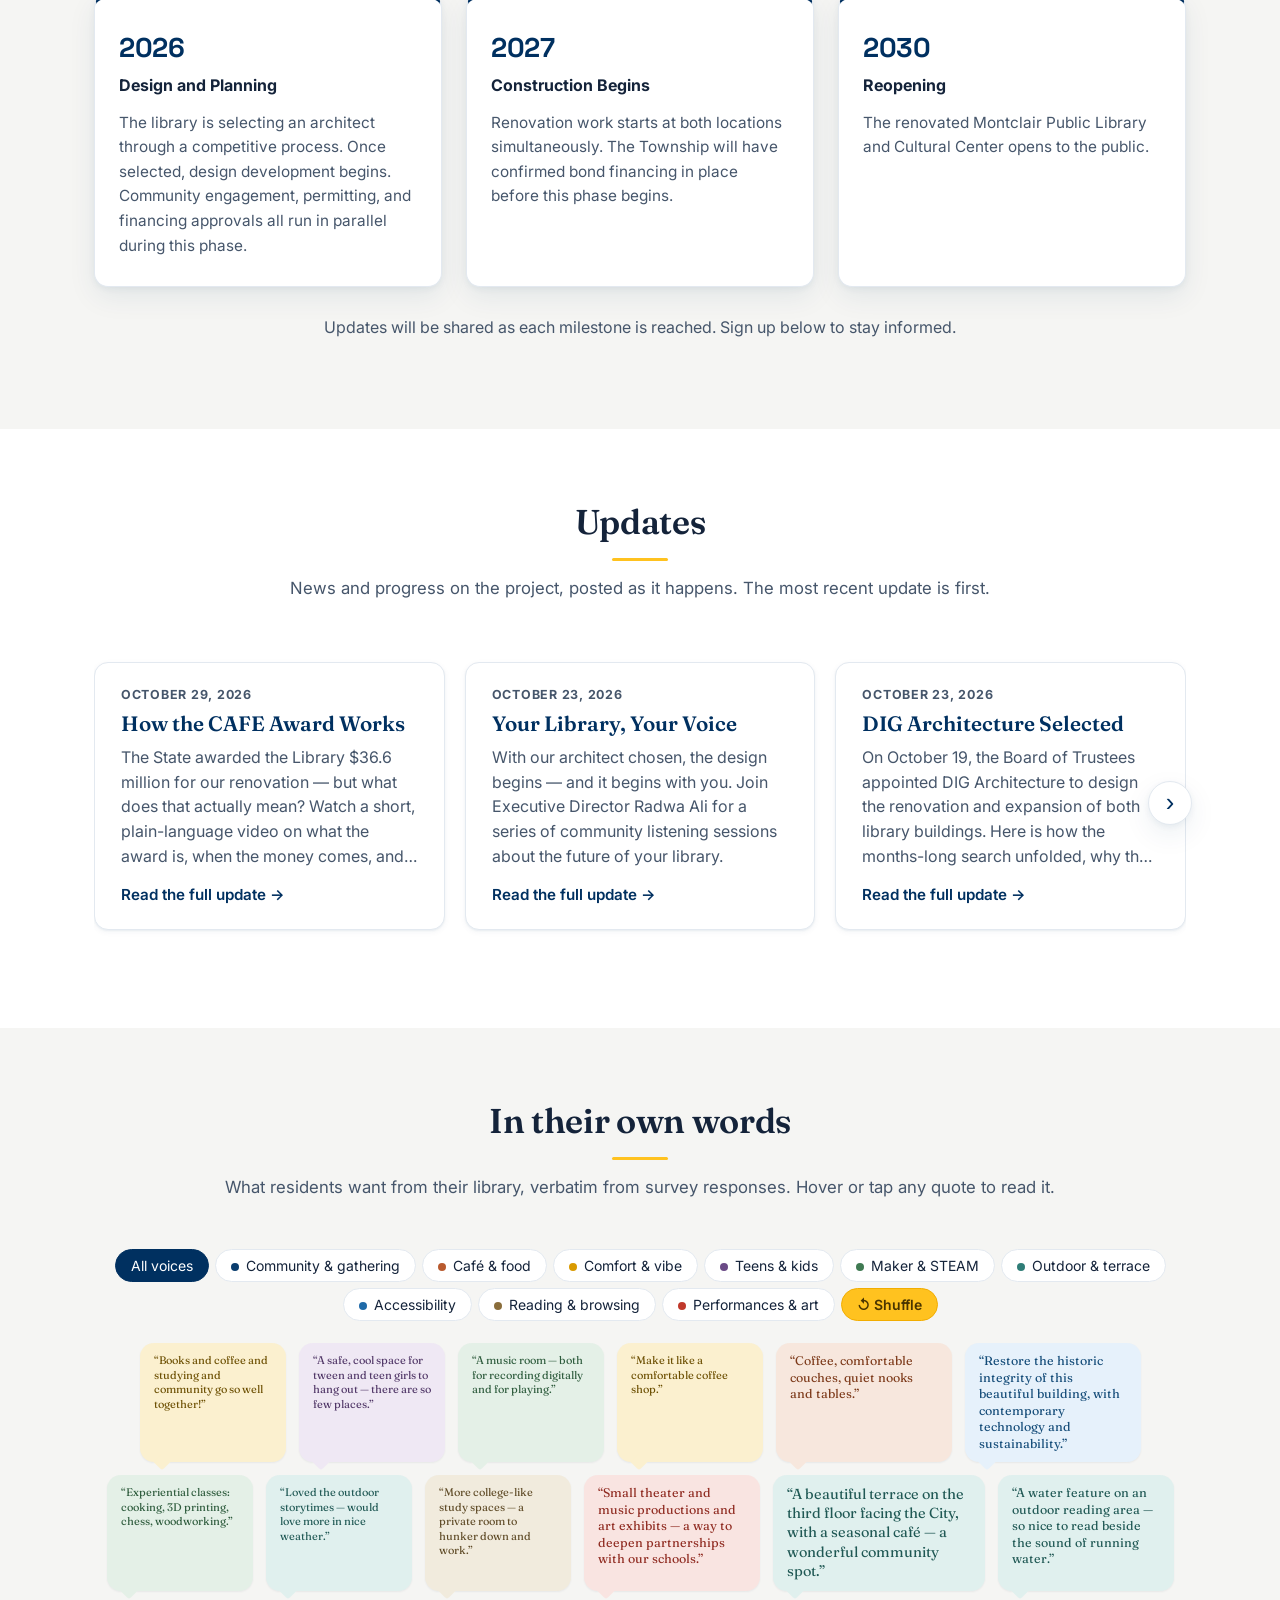
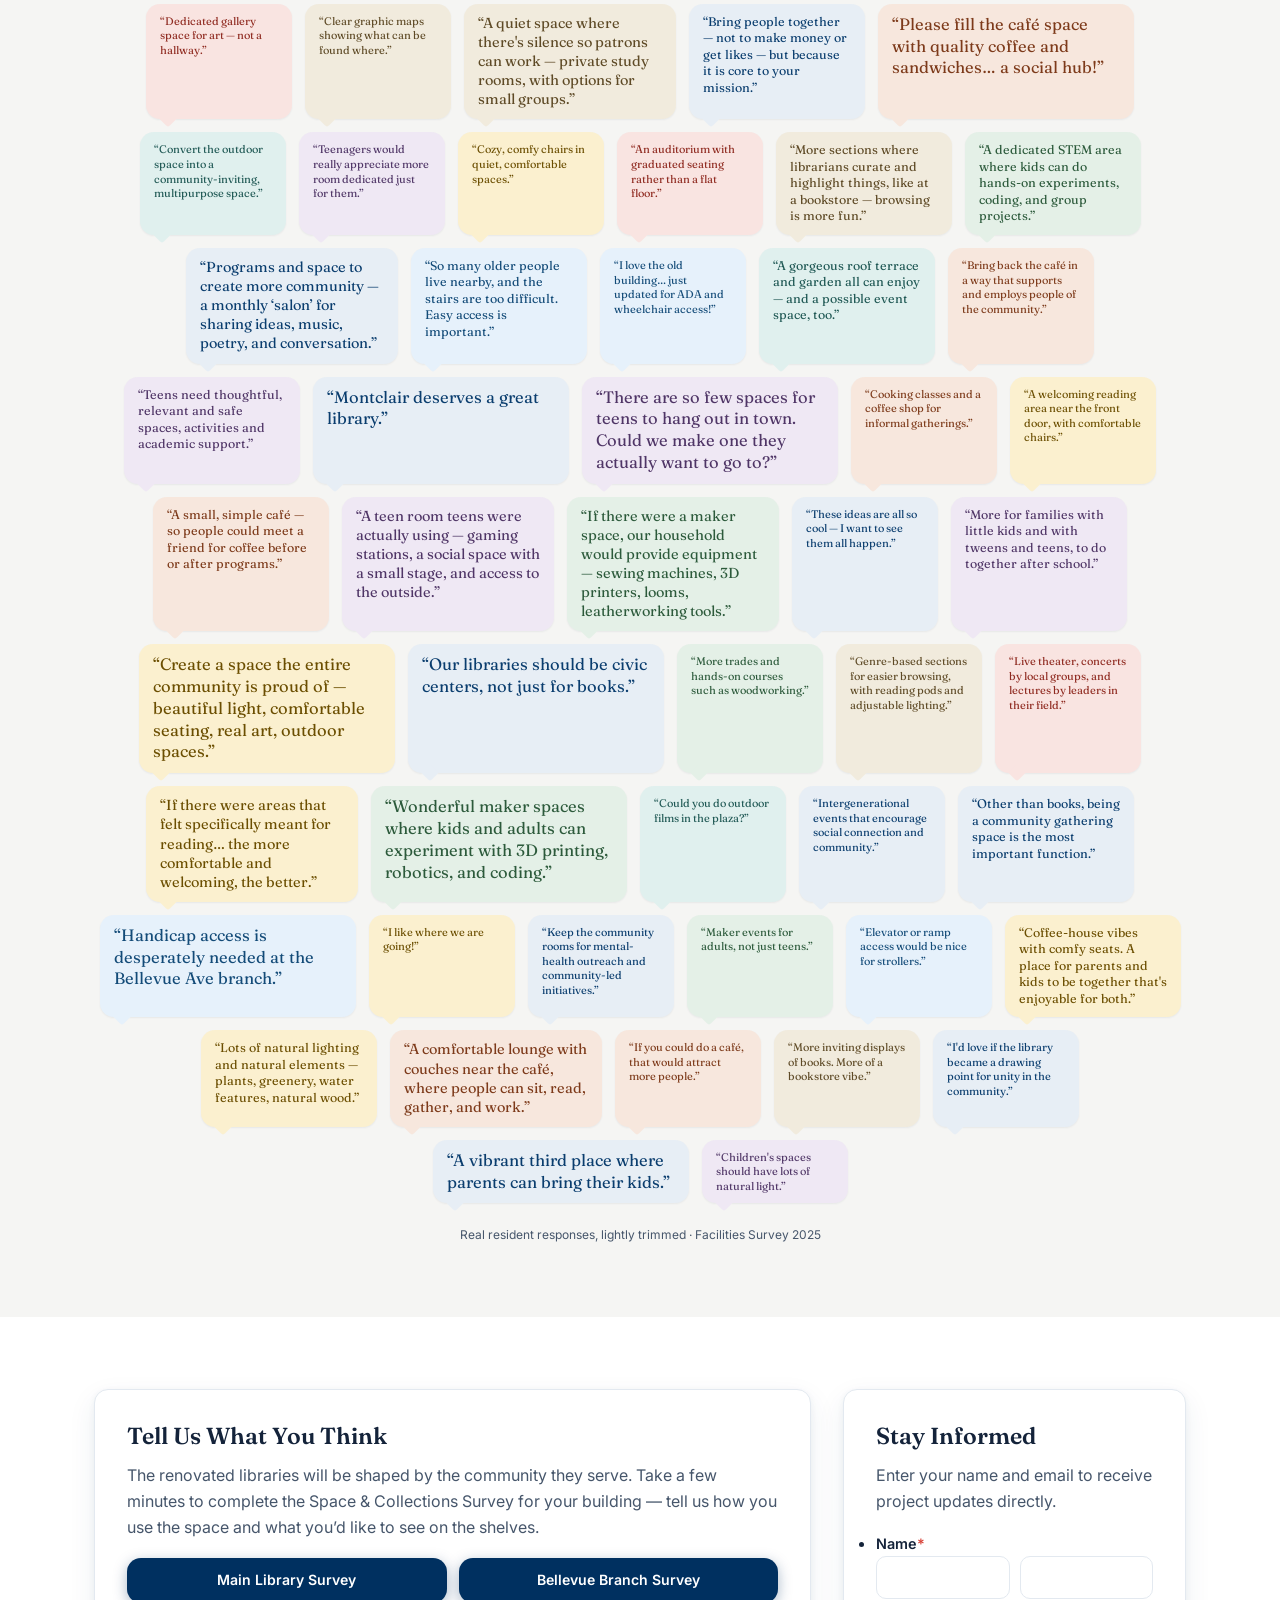
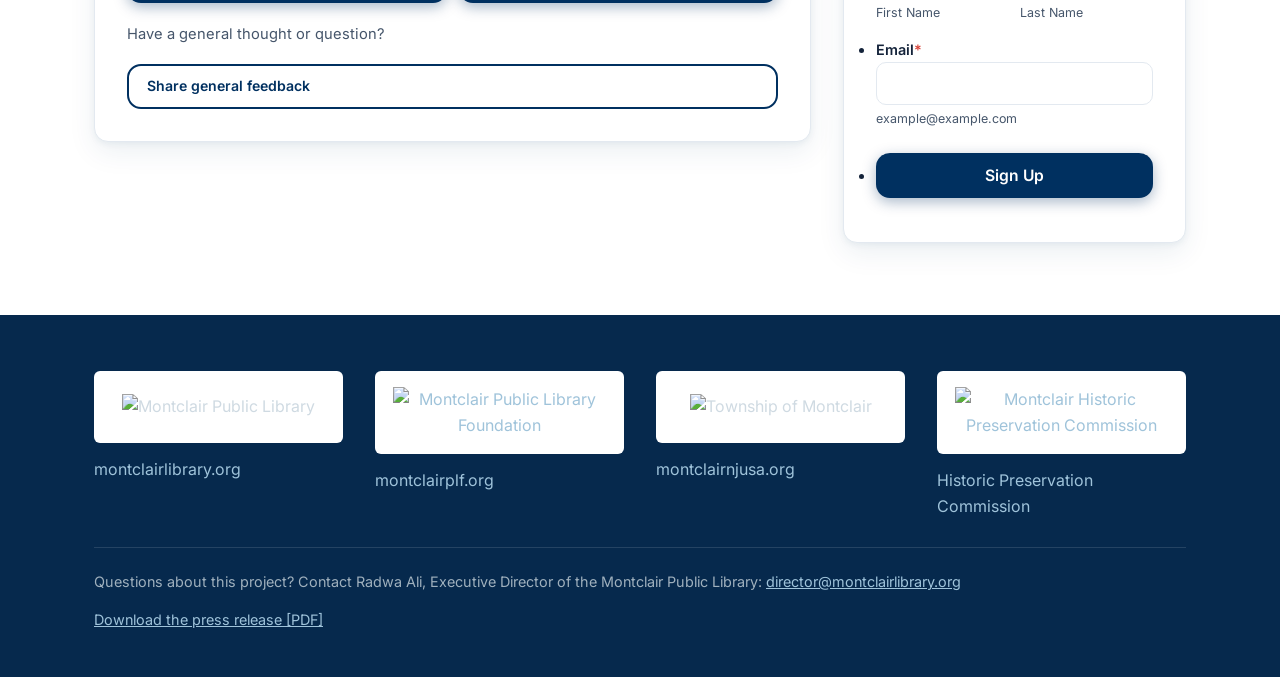
==== commit 703ecd58: "Homepage Updates: horizontal carousel, 3 cards visible Lay the Updates section out as a horizontal, " ====
--- a/index.html
+++ b/index.html
@@ -470,7 +470,9 @@
       <h2>Updates</h2>
       <p>News and progress on the project, posted as it happens. The most recent update is first.</p>
     </div>
-    <div class="updates-list">
+    <div class="updates-carousel">
+      <button class="carousel-btn carousel-prev" type="button" aria-label="Previous updates">&lsaquo;</button>
+      <div class="updates-list" id="updatesTrack">
       <a class="update-entry" href="updates/2026-10-how-the-cafe-award-works.html">
         <span class="u-date">October 29, 2026</span>
         <span class="u-title">How the CAFE Award Works</span>
@@ -495,9 +497,32 @@
         <span class="u-teaser">The Library released its architect RFP, hosted a site tour for interested firms, and received 21 proposals. Here is where the search stands, who submitted, and what happens next.</span>
         <span class="u-more">Read the full update &rarr;</span>
       </a>
-    </div>
-  </div>
-</section>
+      </div>
+      <button class="carousel-btn carousel-next" type="button" aria-label="Next updates">&rsaquo;</button>
+    </div>
+  </div>
+</section>
+
+<script>
+(function () {
+  var carousel = document.querySelector('.updates-carousel');
+  if (!carousel) return;
+  var track = carousel.querySelector('.updates-list');
+  var prev = carousel.querySelector('.carousel-prev');
+  var next = carousel.querySelector('.carousel-next');
+  function update() {
+    var maxScroll = track.scrollWidth - track.clientWidth;
+    carousel.classList.toggle('no-slide', maxScroll <= 2);
+    prev.disabled = track.scrollLeft <= 4;
+    next.disabled = track.scrollLeft >= maxScroll - 4;
+  }
+  next.addEventListener('click', function () { track.scrollBy({ left: track.clientWidth, behavior: 'smooth' }); });
+  prev.addEventListener('click', function () { track.scrollBy({ left: -track.clientWidth, behavior: 'smooth' }); });
+  track.addEventListener('scroll', update, { passive: true });
+  window.addEventListener('resize', update);
+  update();
+})();
+</script>
 
 <!-- ===== IN THEIR OWN WORDS (quote cloud) ===== -->
 <section id="voices" class="voices">
--- a/assets/site.css
+++ b/assets/site.css
@@ -684,13 +684,23 @@
   }
 
 /* ---------- Updates (blog index + article pages) ---------- */
-.updates-list { max-width: 820px; margin: 0 auto; display: flex; flex-direction: column; gap: 16px; }
-.update-entry { display: block; background: #fff; border: 1px solid var(--line); border-radius: var(--radius); padding: 22px 26px; box-shadow: var(--shadow-sm); text-decoration: none; color: inherit; transition: transform .15s var(--ease), box-shadow .15s var(--ease); }
+.updates-carousel { position: relative; margin: 0 auto; }
+.updates-list { display: flex; flex-direction: row; gap: 20px; overflow-x: auto; scroll-snap-type: x mandatory; scroll-behavior: smooth; margin: 0; padding: 12px 0 26px; scrollbar-width: none; -ms-overflow-style: none; }
+.updates-list::-webkit-scrollbar { display: none; }
+.update-entry { flex: 0 0 calc((100% - 40px) / 3); scroll-snap-align: start; display: flex; flex-direction: column; background: #fff; border: 1px solid var(--line); border-radius: var(--radius); padding: 22px 26px; box-shadow: var(--shadow-sm); text-decoration: none; color: inherit; transition: transform .15s var(--ease), box-shadow .15s var(--ease); }
 .update-entry:hover { transform: translateY(-2px); box-shadow: var(--shadow); }
 .update-entry .u-date { display: block; font-size: 0.78rem; font-weight: 700; letter-spacing: 0.06em; text-transform: uppercase; color: var(--ink-soft); margin: 0 0 6px; }
 .update-entry .u-title { display: block; font-family: var(--font-display); font-weight: 600; font-size: 1.3rem; color: var(--brand); margin: 0 0 8px; line-height: 1.25; }
-.update-entry .u-teaser { display: block; color: var(--ink-soft); font-size: 1rem; line-height: 1.55; margin: 0 0 10px; }
-.update-entry .u-more { display: block; color: var(--brand); font-weight: 600; font-size: 0.95rem; }
+.update-entry .u-teaser { display: -webkit-box; -webkit-line-clamp: 5; -webkit-box-orient: vertical; overflow: hidden; color: var(--ink-soft); font-size: 1rem; line-height: 1.55; margin: 0 0 14px; }
+.update-entry .u-more { display: block; margin-top: auto; color: var(--brand); font-weight: 600; font-size: 0.95rem; }
+.carousel-btn { position: absolute; top: 50%; transform: translateY(-50%); width: 44px; height: 44px; border-radius: 50%; background: #fff; border: 1px solid var(--line); box-shadow: var(--shadow); color: var(--brand); font-size: 1.6rem; line-height: 1; display: flex; align-items: center; justify-content: center; cursor: pointer; z-index: 5; transition: background .15s var(--ease), color .15s var(--ease), opacity .2s var(--ease); }
+.carousel-btn:hover { background: var(--brand); color: #fff; }
+.carousel-prev { left: -6px; }
+.carousel-next { right: -6px; }
+.carousel-btn[disabled] { opacity: 0; pointer-events: none; }
+.updates-carousel.no-slide .carousel-btn { display: none; }
+@media (max-width: 900px) { .update-entry { flex-basis: calc((100% - 20px) / 2); } }
+@media (max-width: 600px) { .update-entry { flex-basis: 86%; } .carousel-prev { left: 2px; } .carousel-next { right: 2px; } }
 
 /* Article (individual update) page */
 .nav-back { color: var(--brand); font-weight: 600; text-decoration: none; font-size: 0.95rem; white-space: nowrap; }
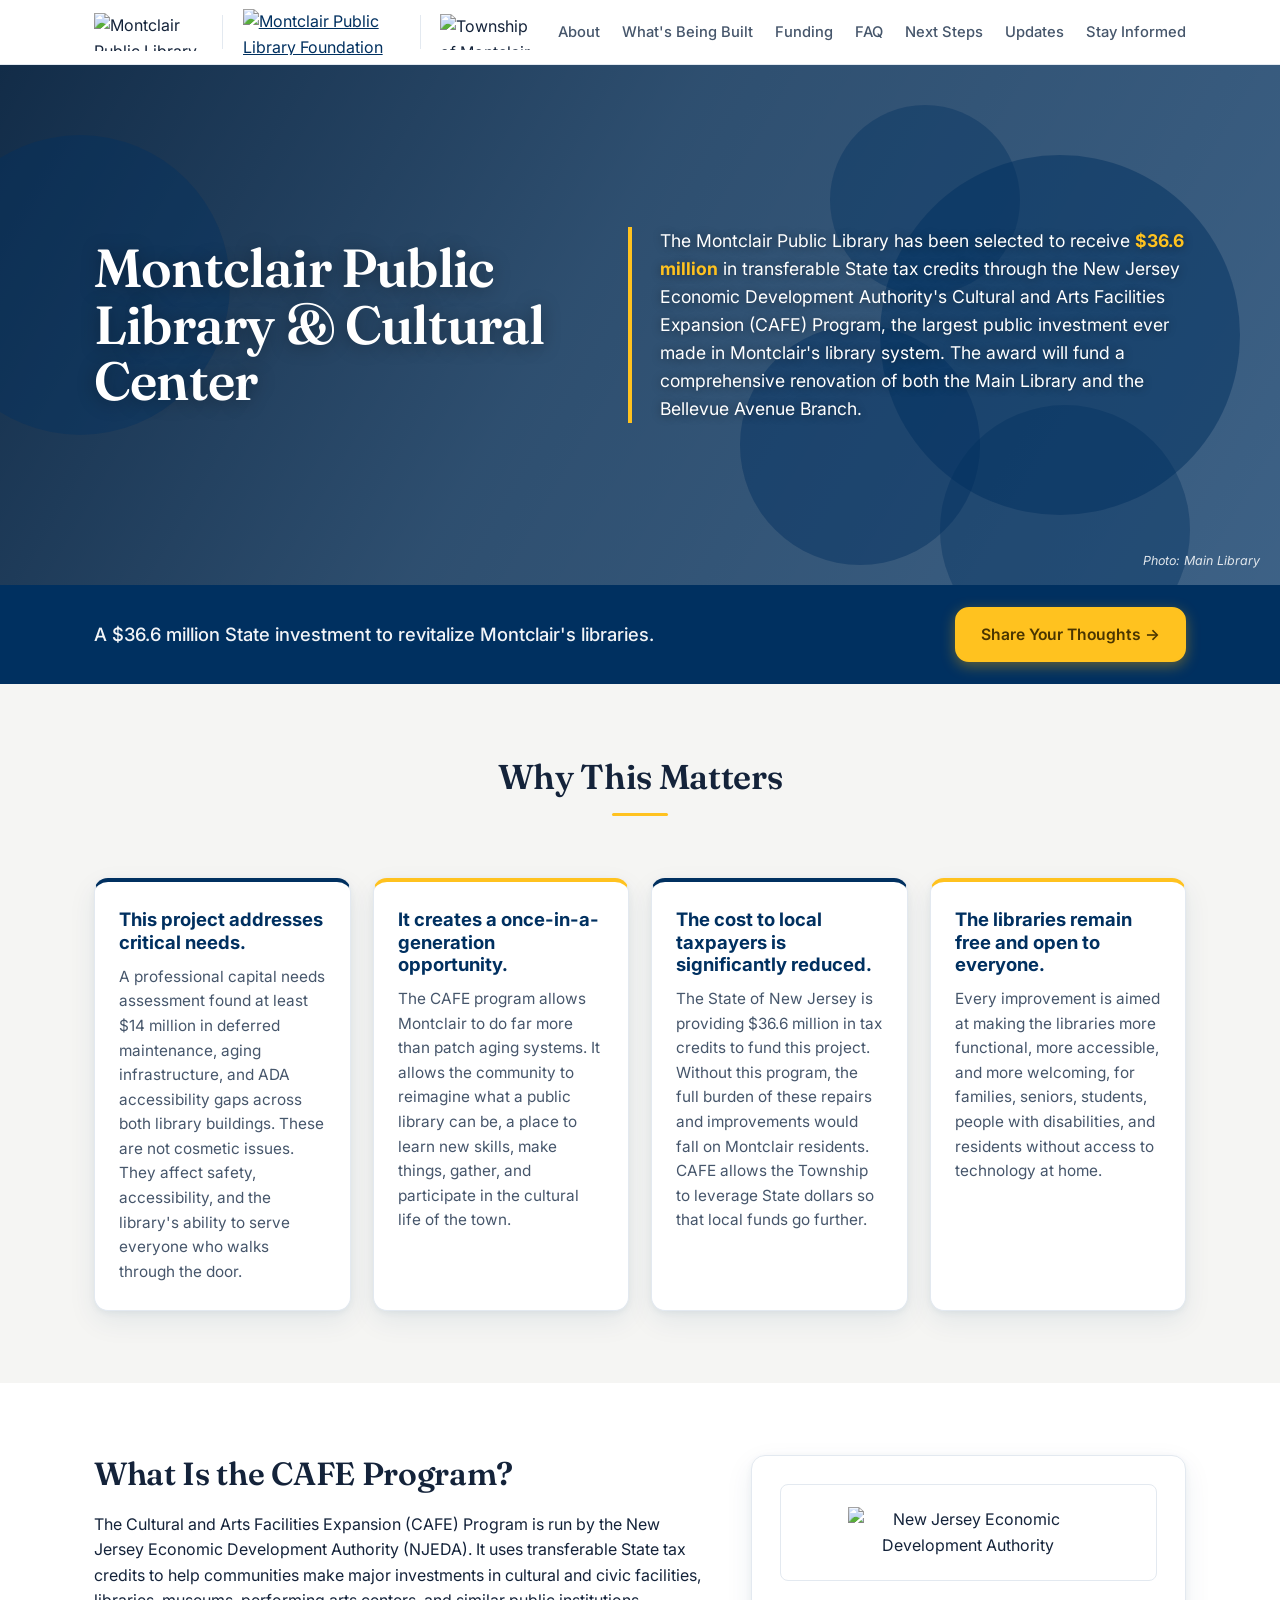
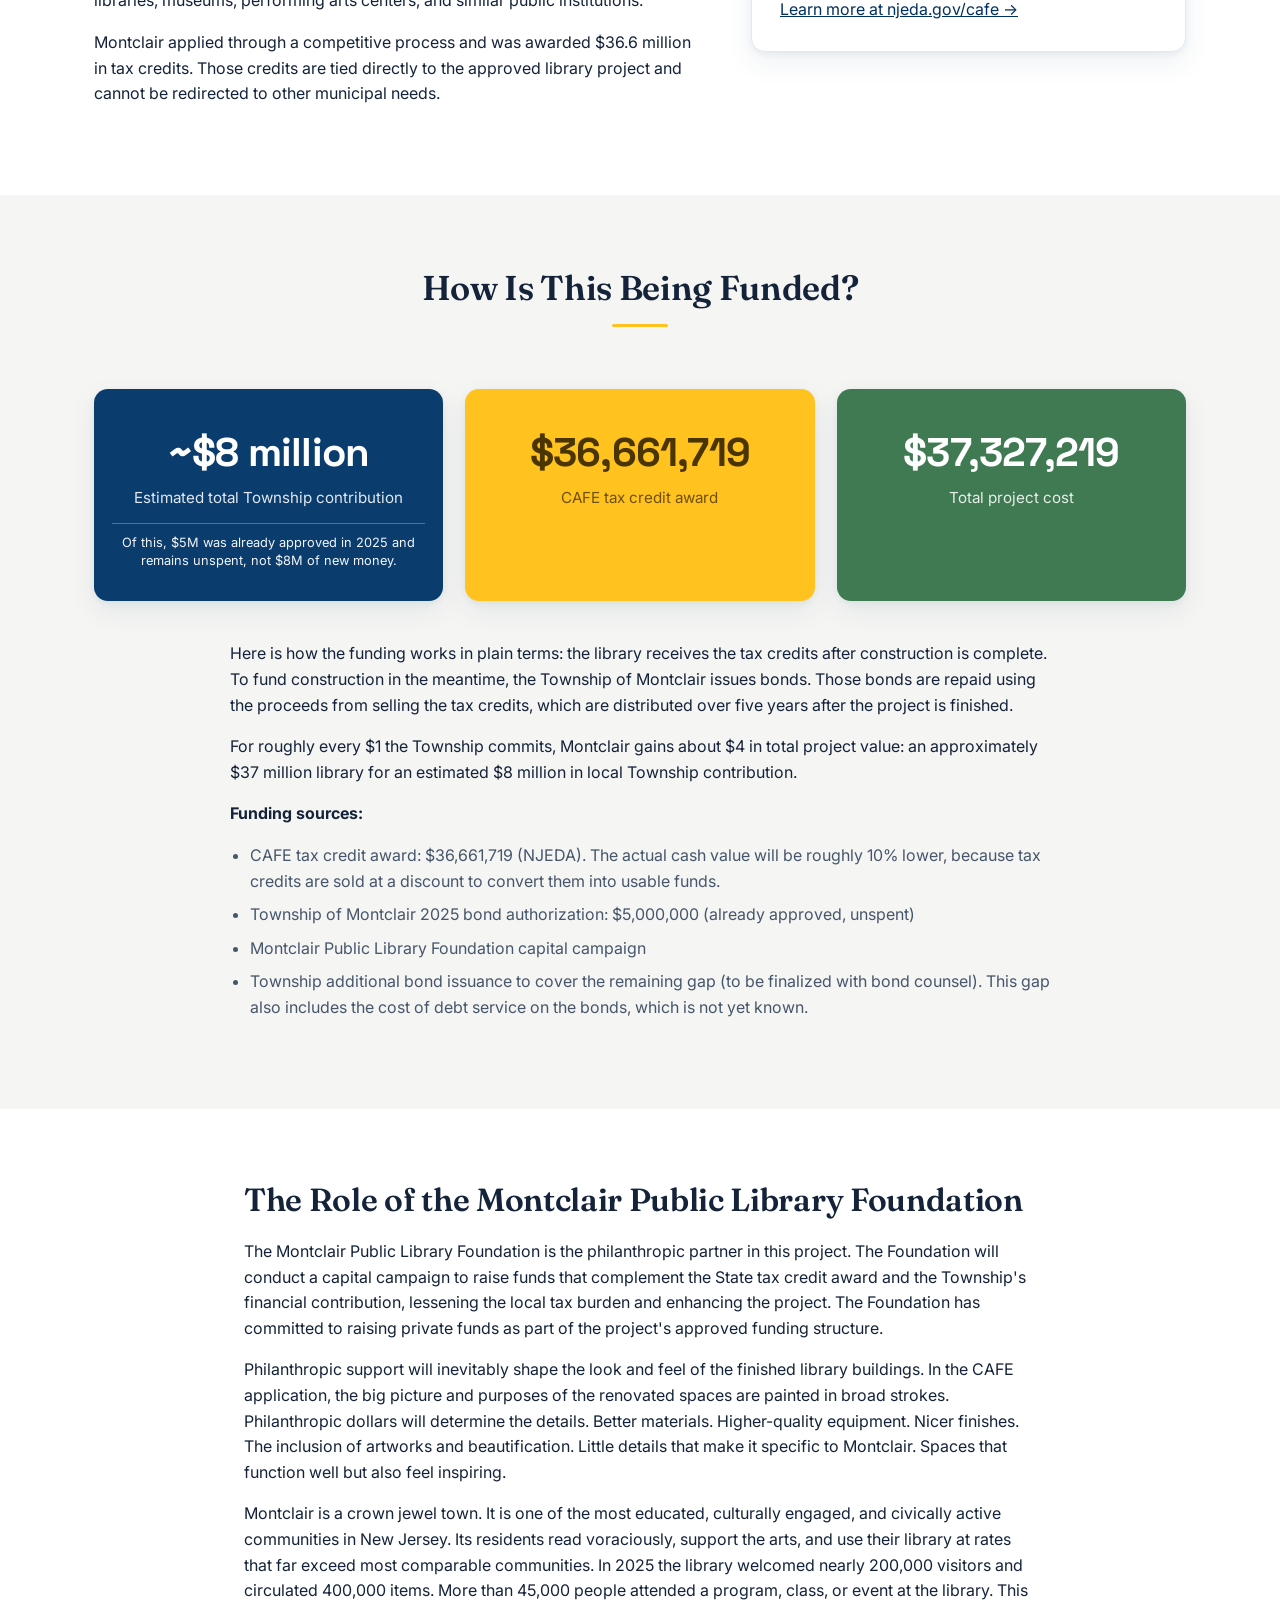
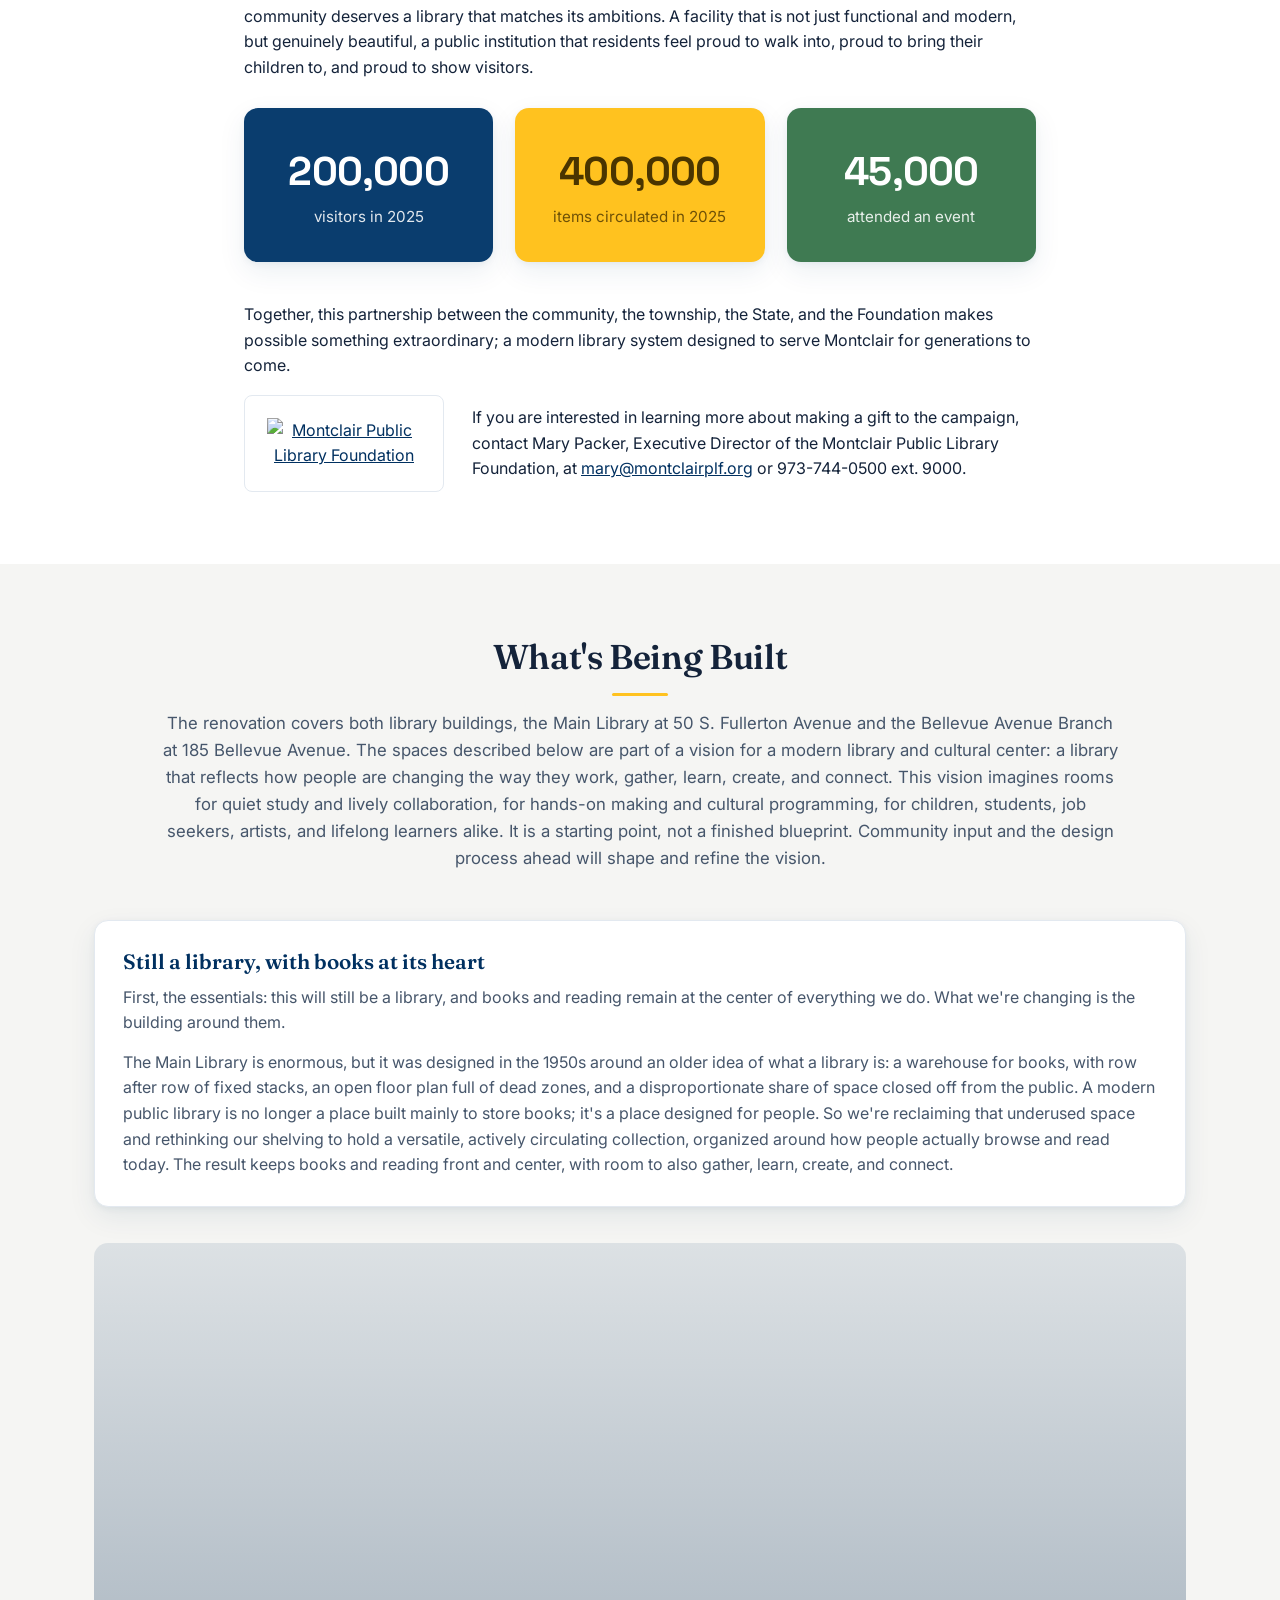
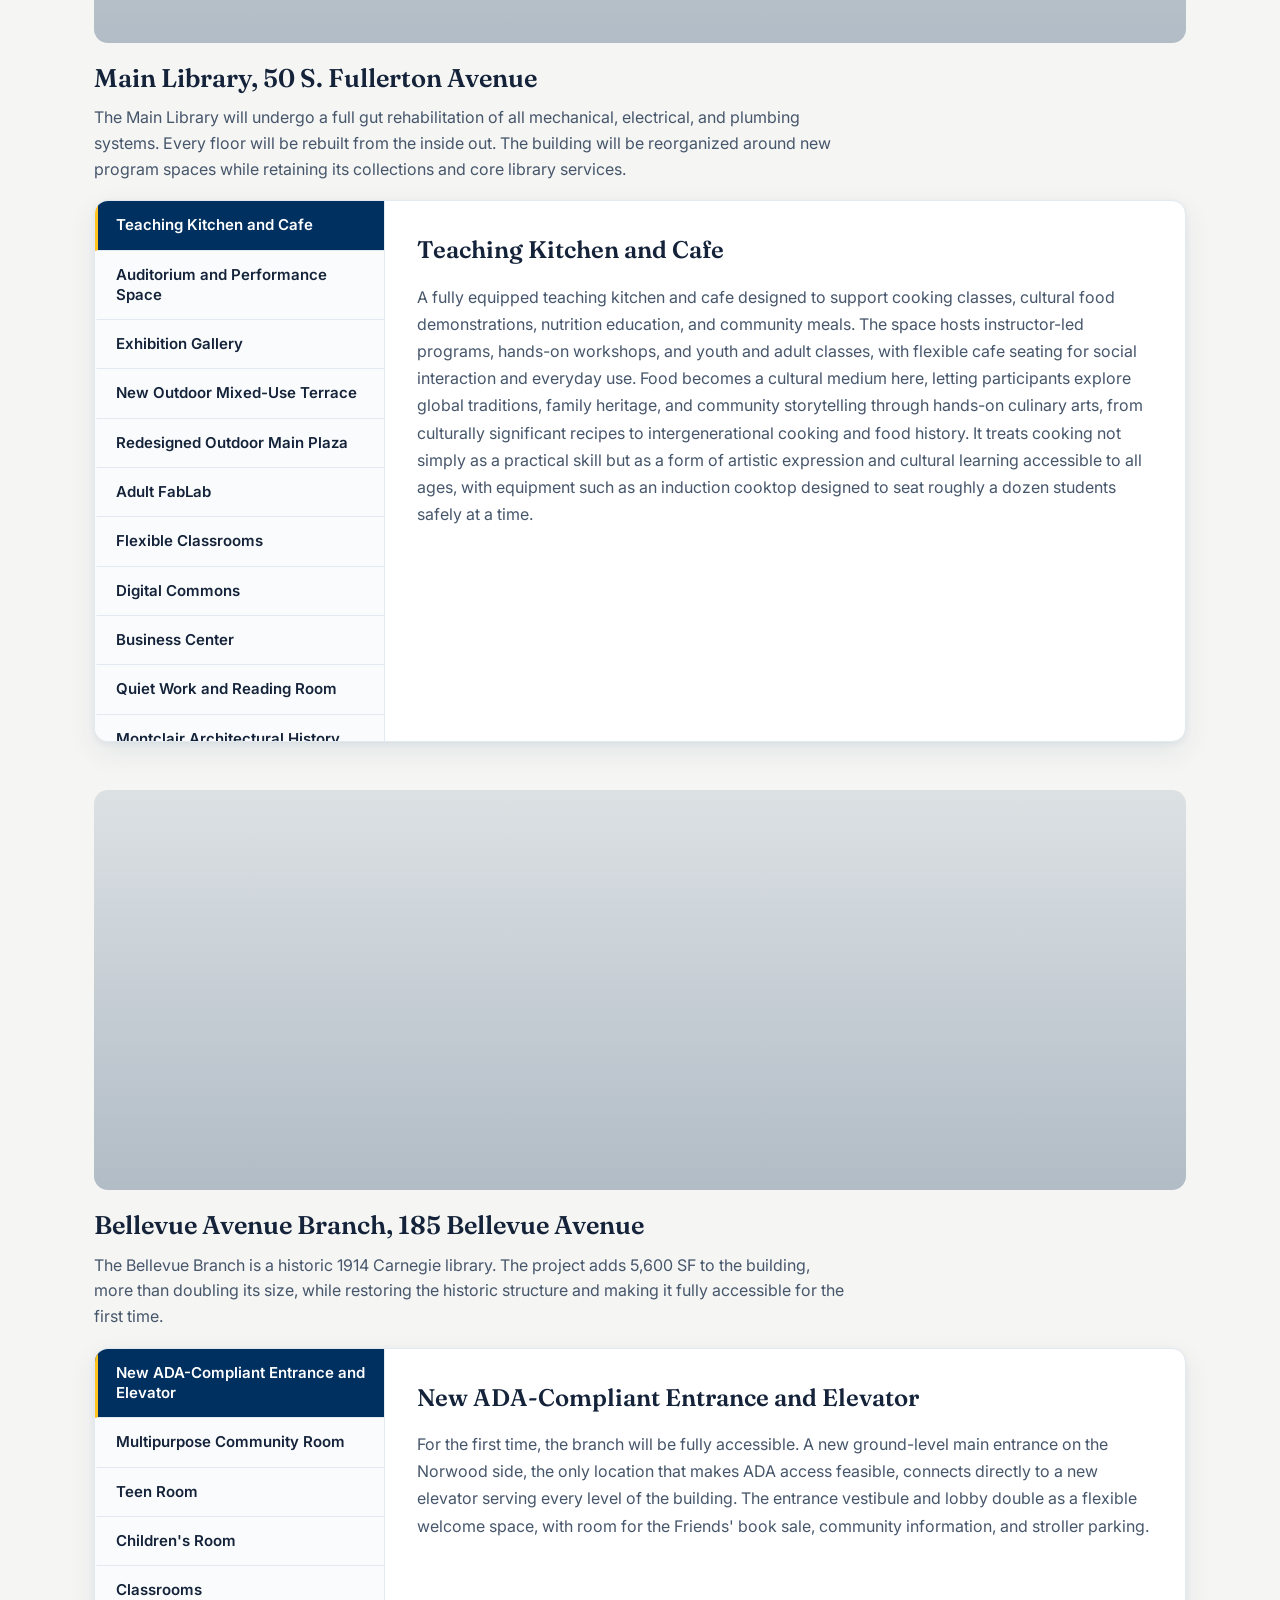
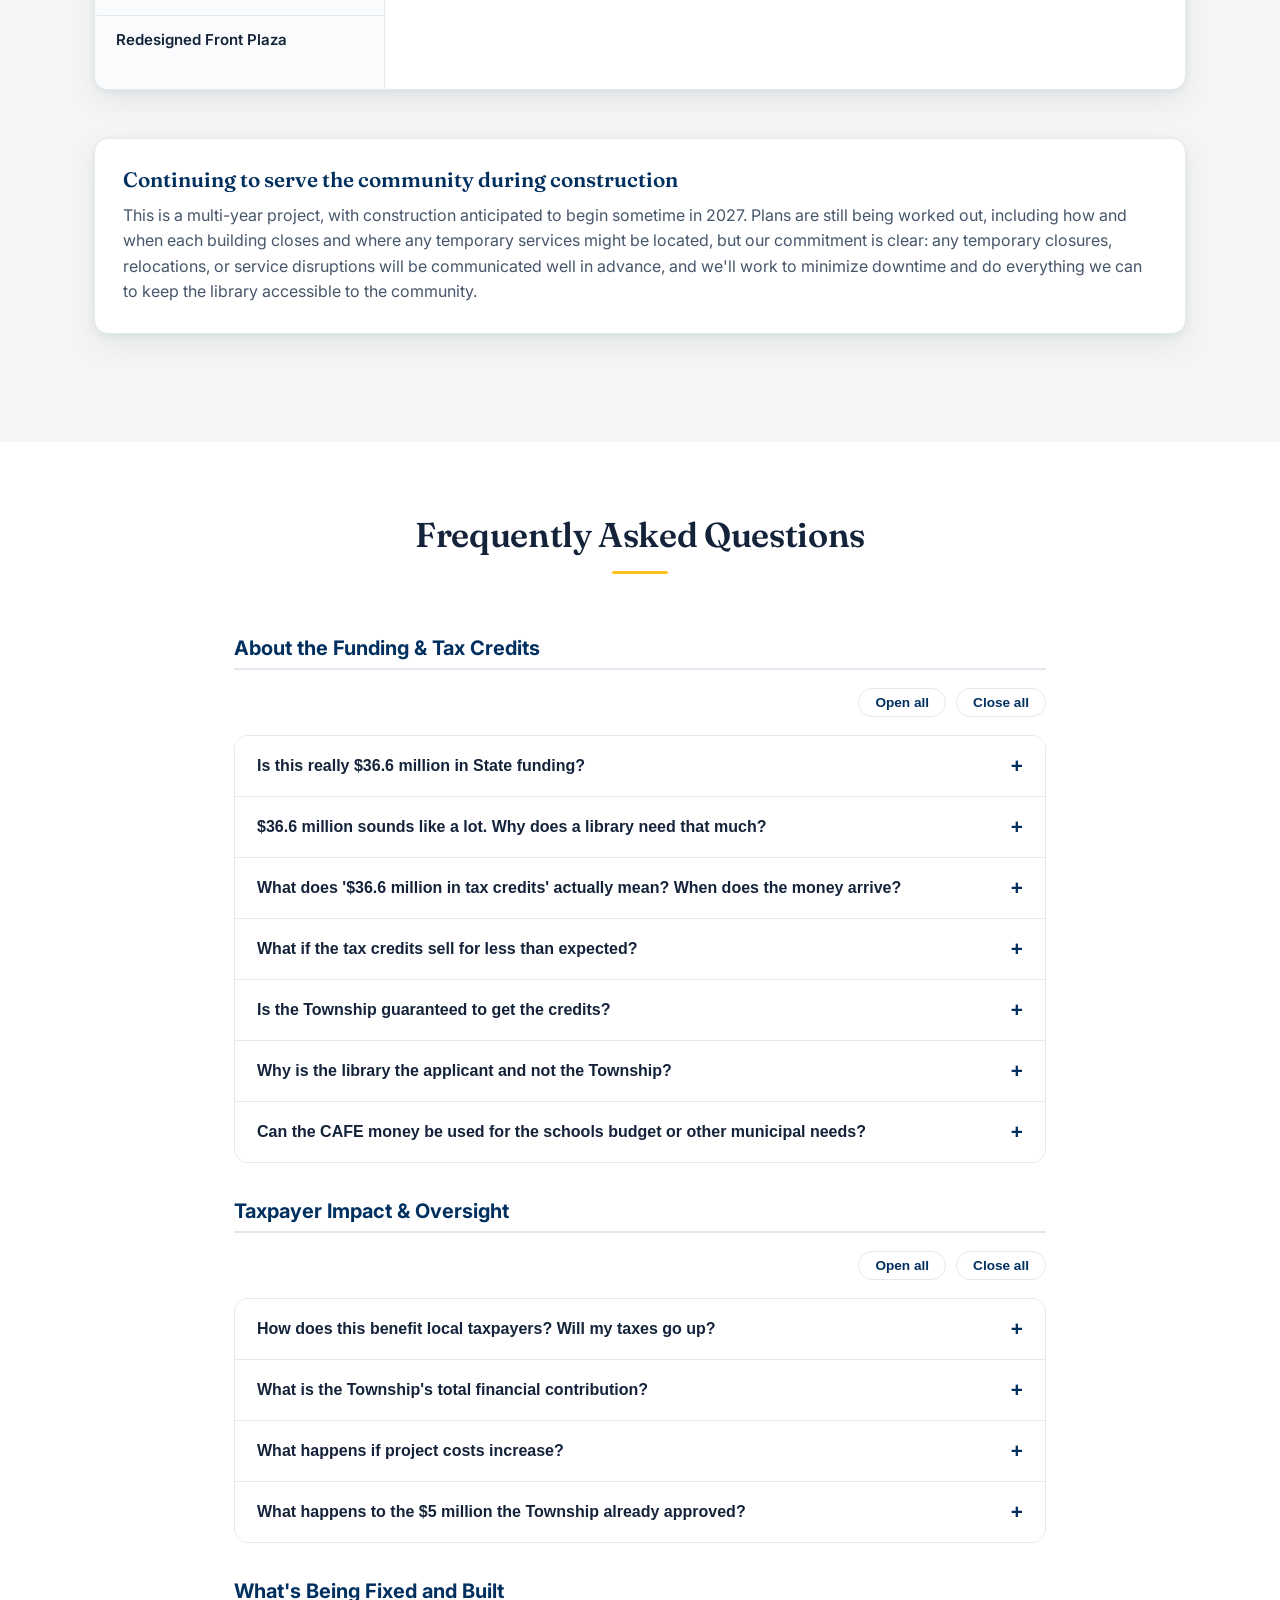
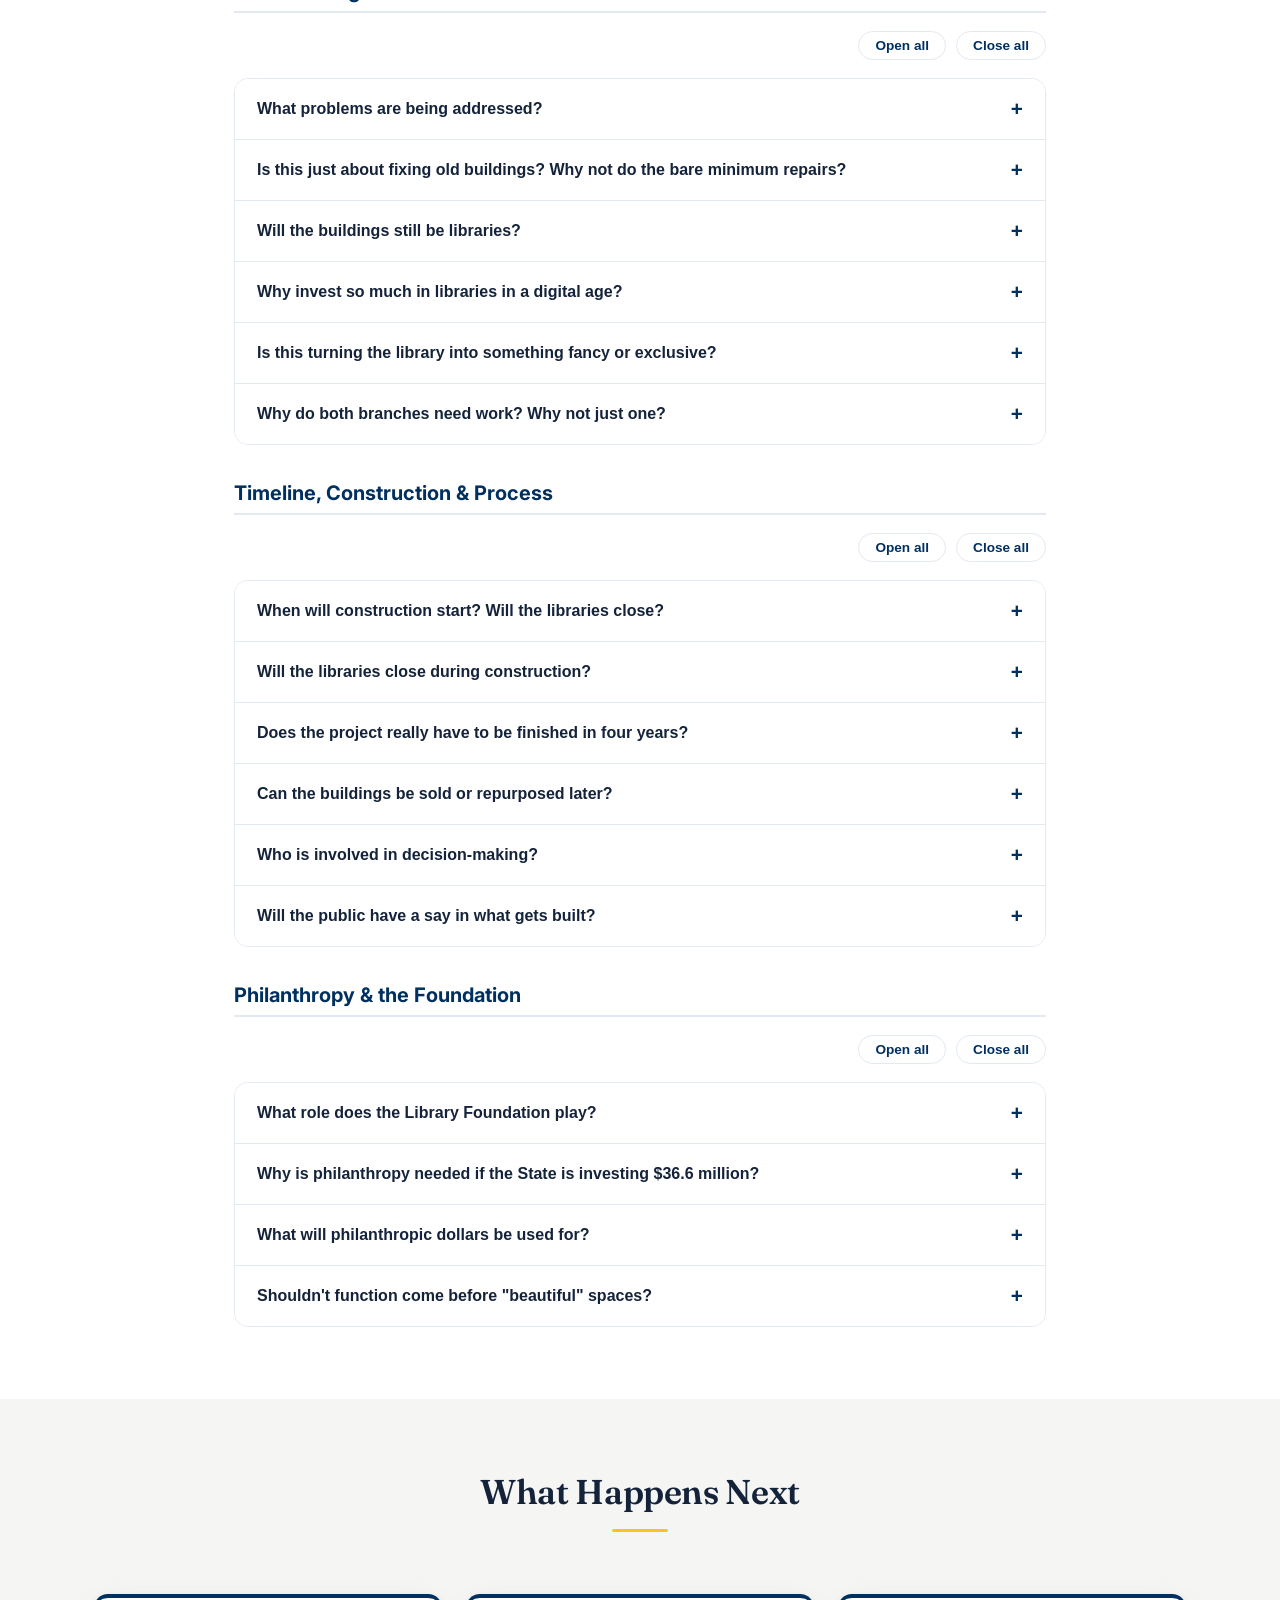
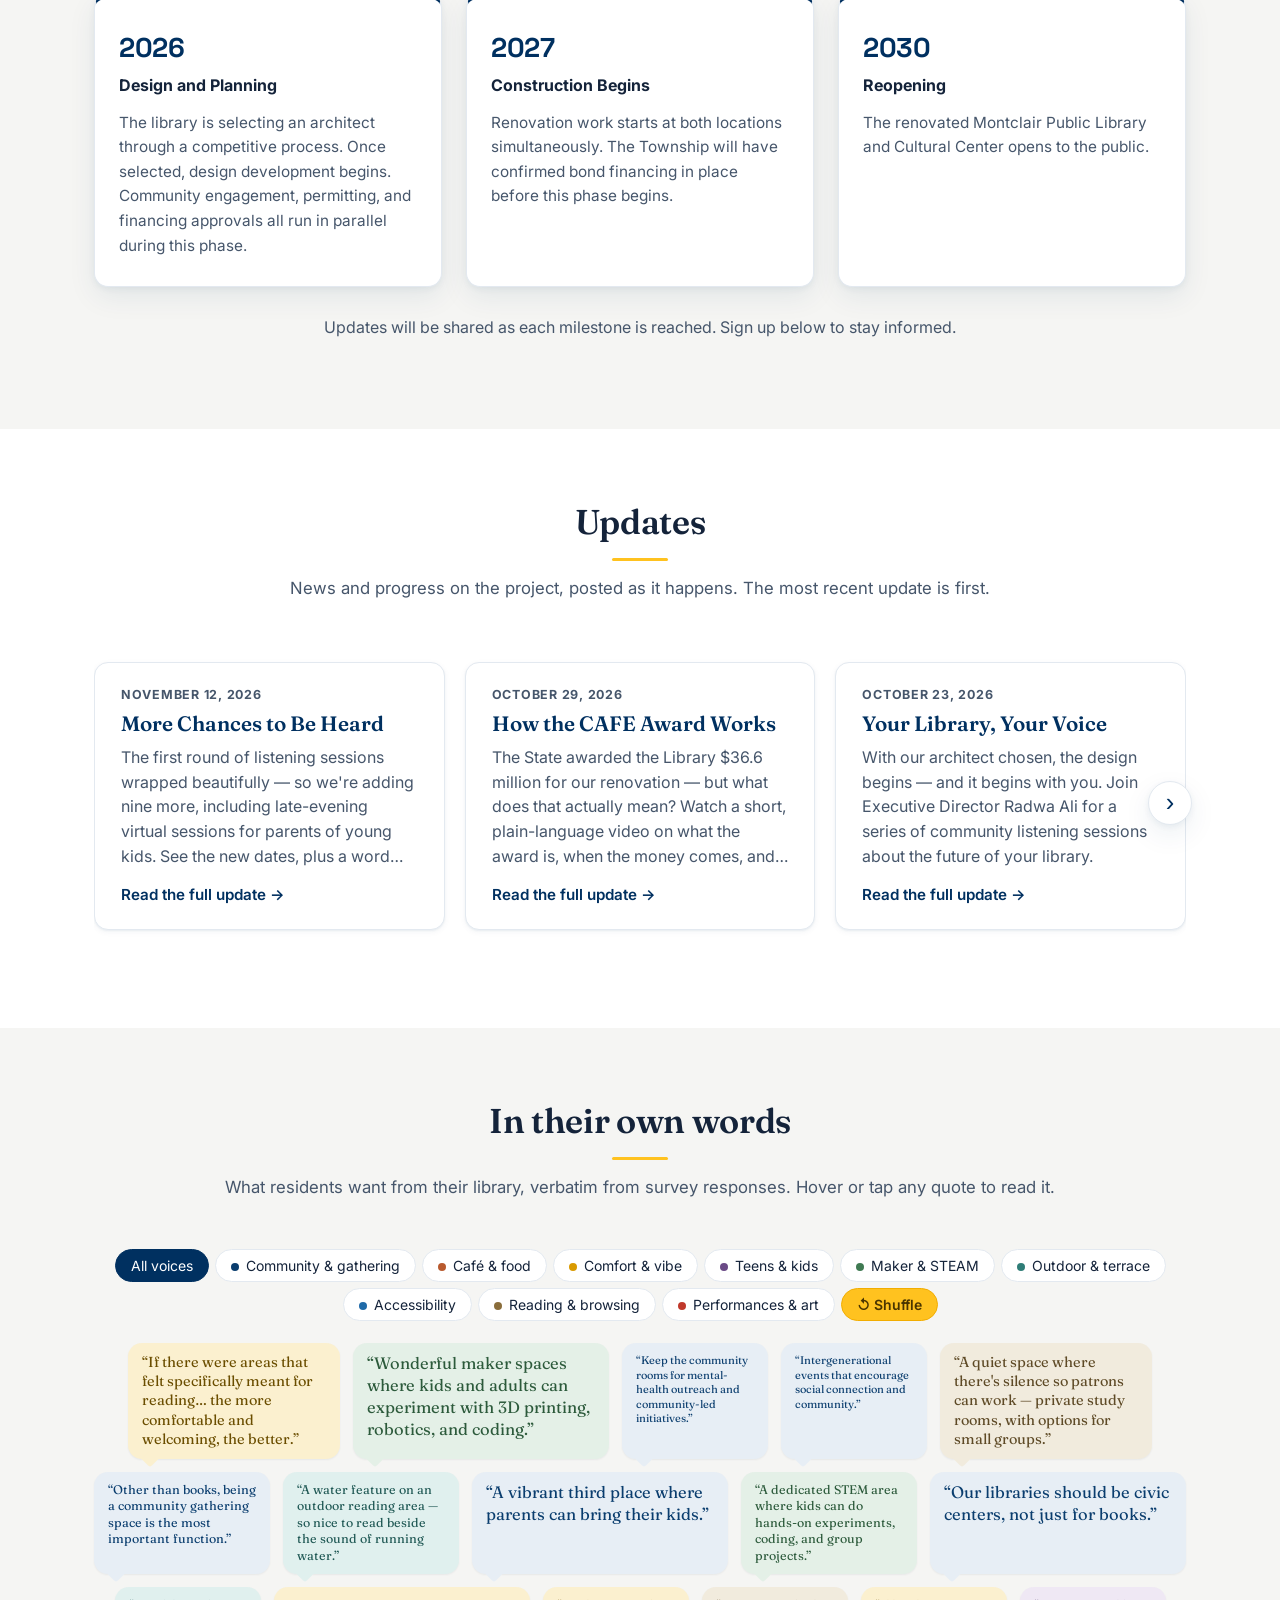
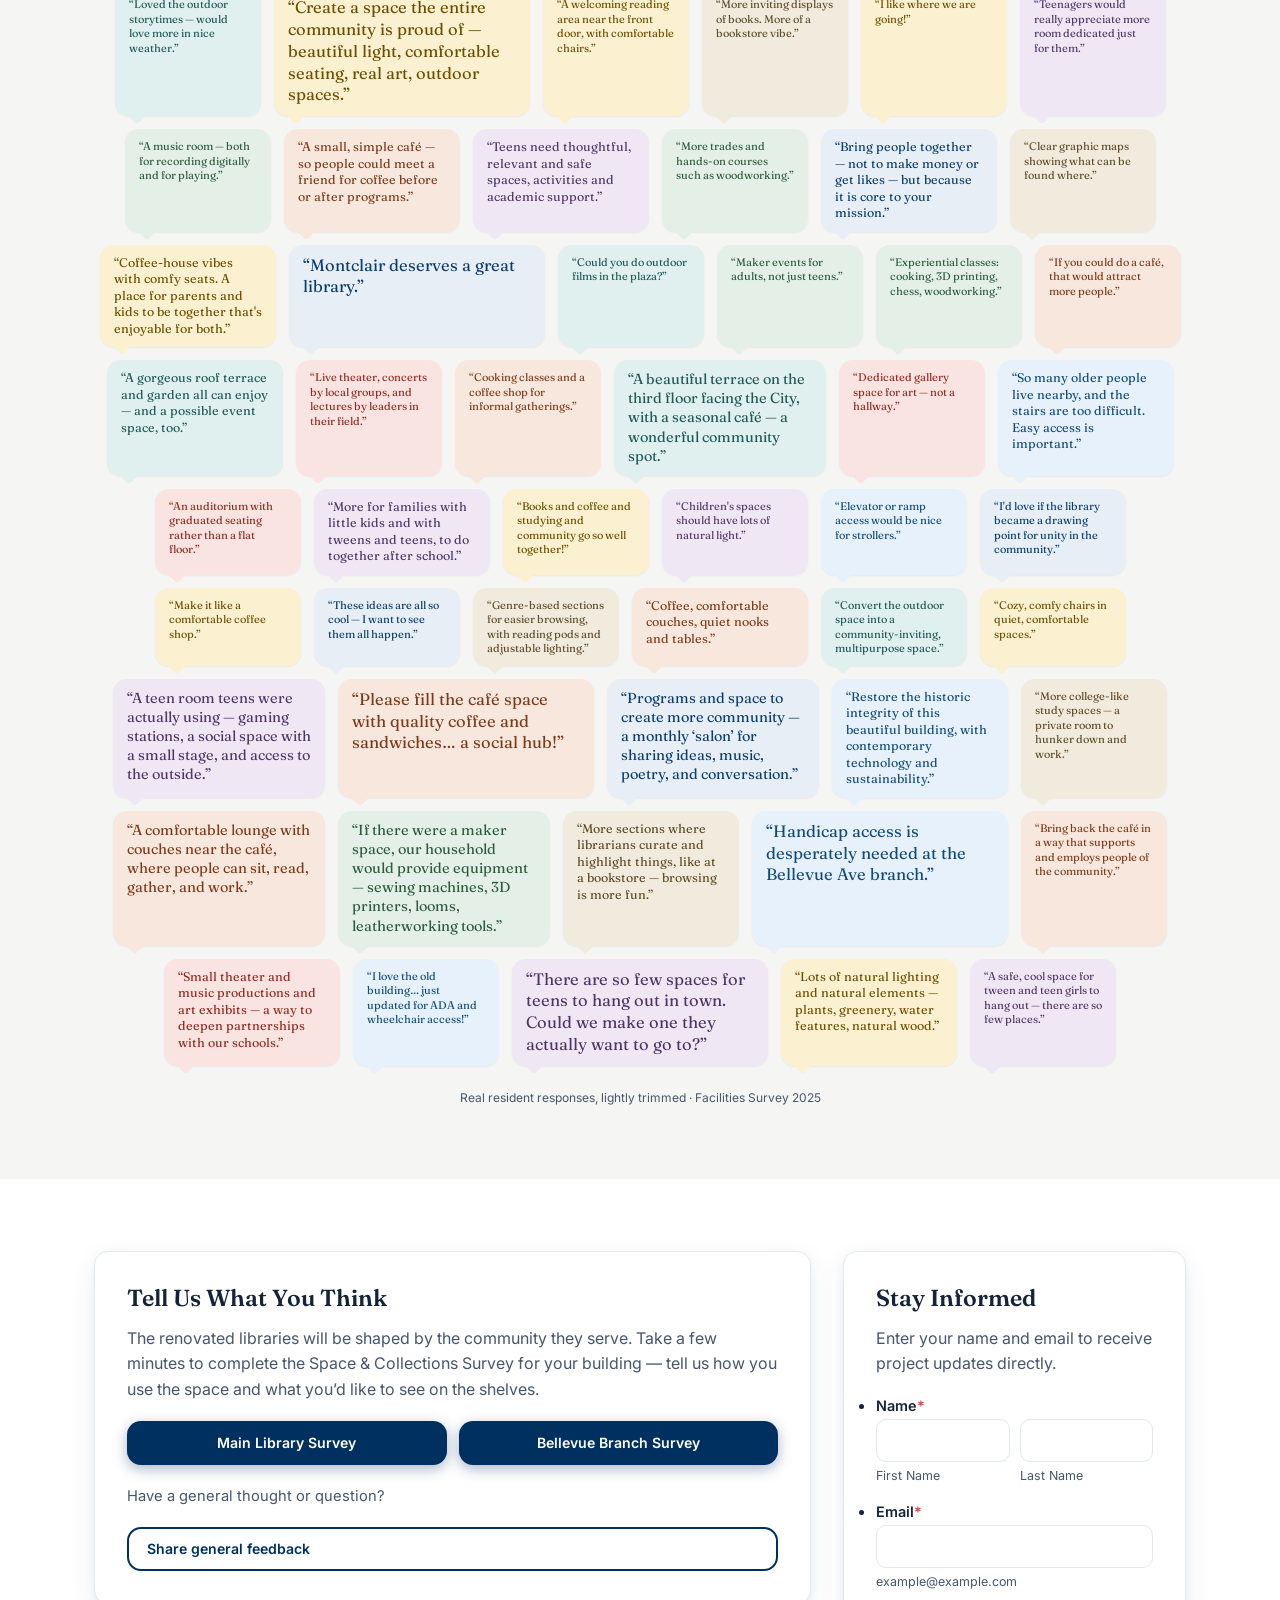
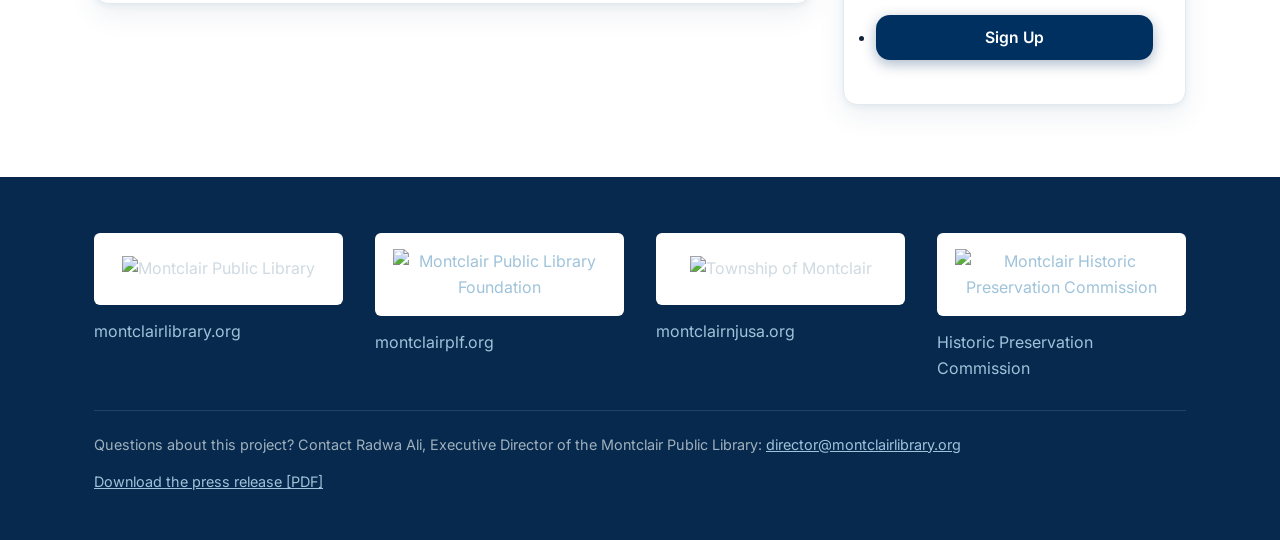
==== commit c1fdff3e: "Add Nov 12 update: More Chances to Be Heard (listening sessions, round two) Announce nine more Your " ====
--- a/index.html
+++ b/index.html
@@ -473,6 +473,12 @@
     <div class="updates-carousel">
       <button class="carousel-btn carousel-prev" type="button" aria-label="Previous updates">&lsaquo;</button>
       <div class="updates-list" id="updatesTrack">
+      <a class="update-entry" href="updates/2026-11-more-chances-to-be-heard.html">
+        <span class="u-date">November 12, 2026</span>
+        <span class="u-title">More Chances to Be Heard</span>
+        <span class="u-teaser">The first round of listening sessions wrapped beautifully &mdash; so we're adding nine more, including late-evening virtual sessions for parents of young kids. See the new dates, plus a word cloud of what we heard.</span>
+        <span class="u-more">Read the full update &rarr;</span>
+      </a>
       <a class="update-entry" href="updates/2026-10-how-the-cafe-award-works.html">
         <span class="u-date">October 29, 2026</span>
         <span class="u-title">How the CAFE Award Works</span>
--- a/assets/site.css
+++ b/assets/site.css
@@ -709,3 +709,9 @@
 .article-foot { max-width: 840px; margin: 40px auto 0; padding-top: 20px; border-top: 1px solid var(--line); }
 .article-foot a { color: var(--brand); font-weight: 600; text-decoration: none; }
 .article-foot a:hover { text-decoration: underline; }
+
+/* ---------- Word cloud figure (blog post) ---------- */
+.wc-figure { max-width: 960px; margin: 0 auto; }
+.wc-figure img { width: 100%; height: auto; display: block; border-radius: var(--radius); box-shadow: var(--shadow); }
+.wc-figure figcaption { margin-top: 12px; text-align: center; color: var(--ink-soft); font-size: 0.9rem; line-height: 1.5; }
+.wc-actions { max-width: 960px; margin: 18px auto 0; display: flex; justify-content: center; }
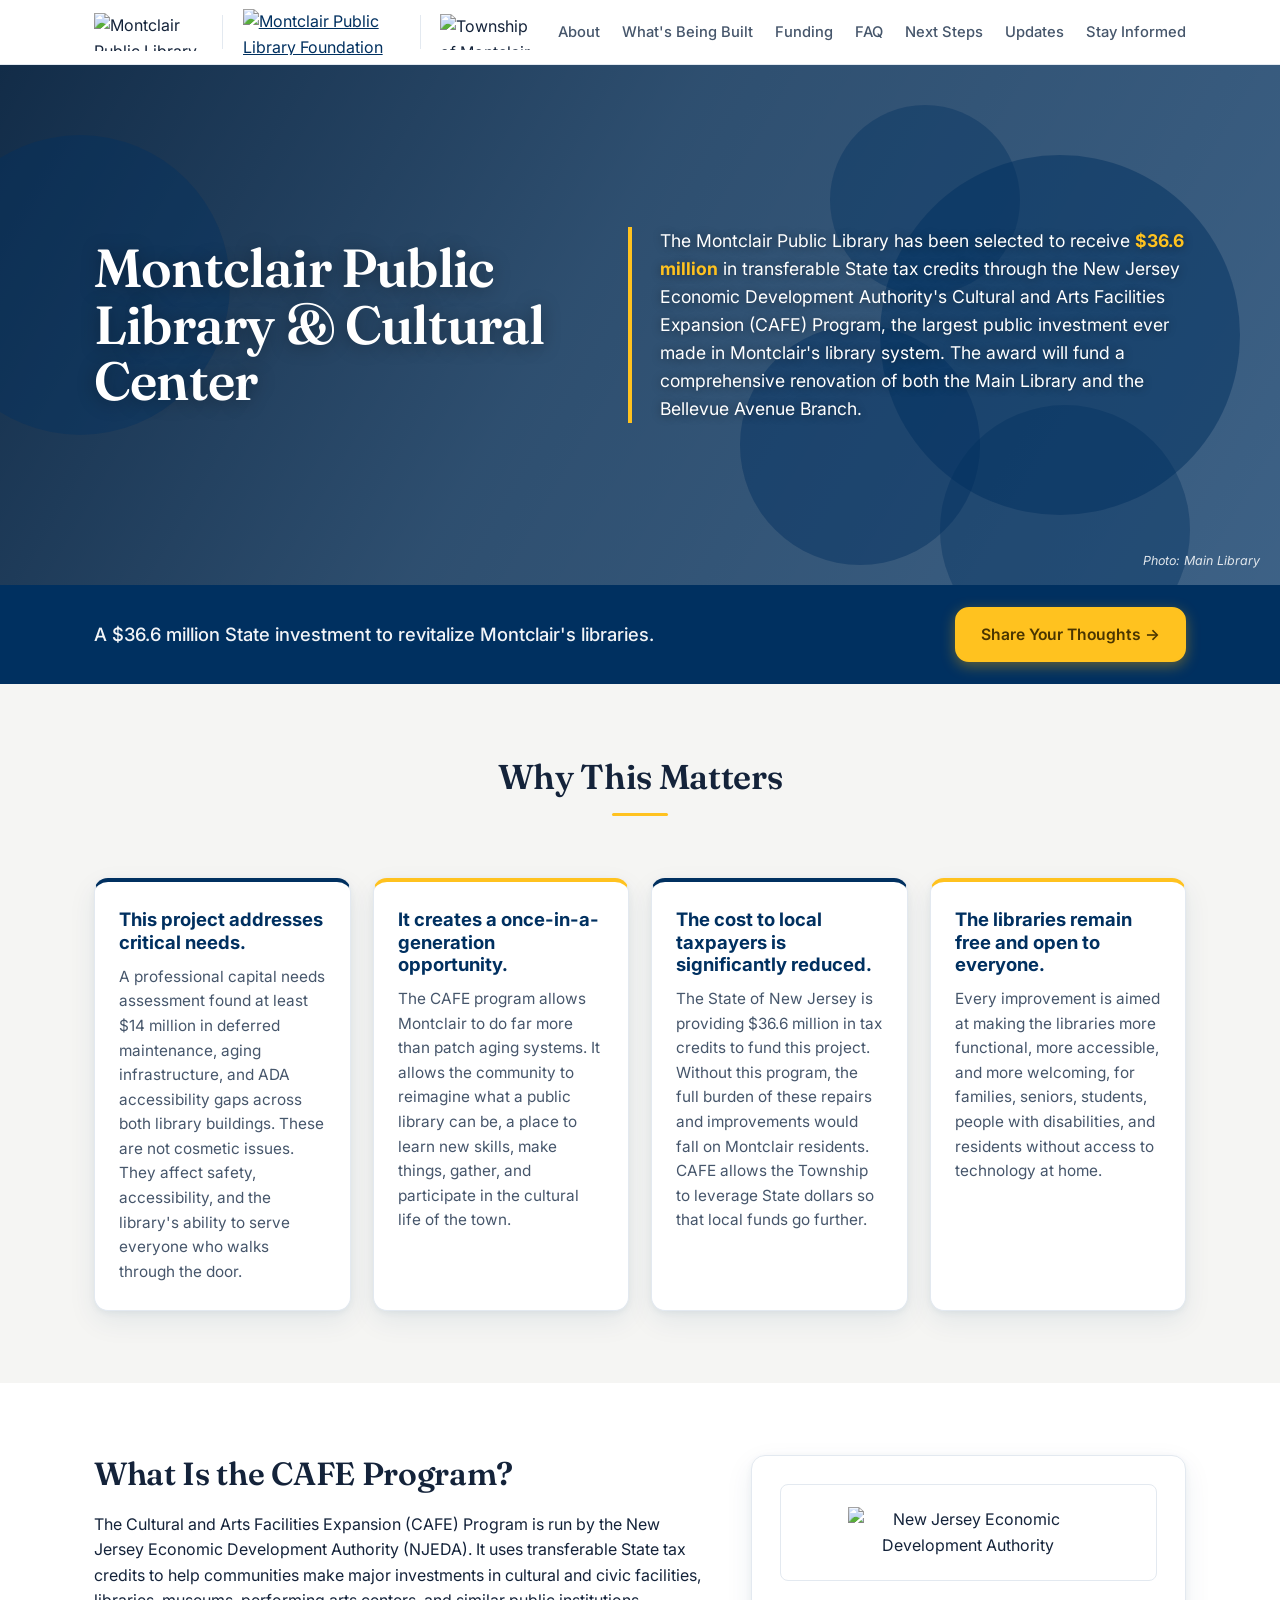
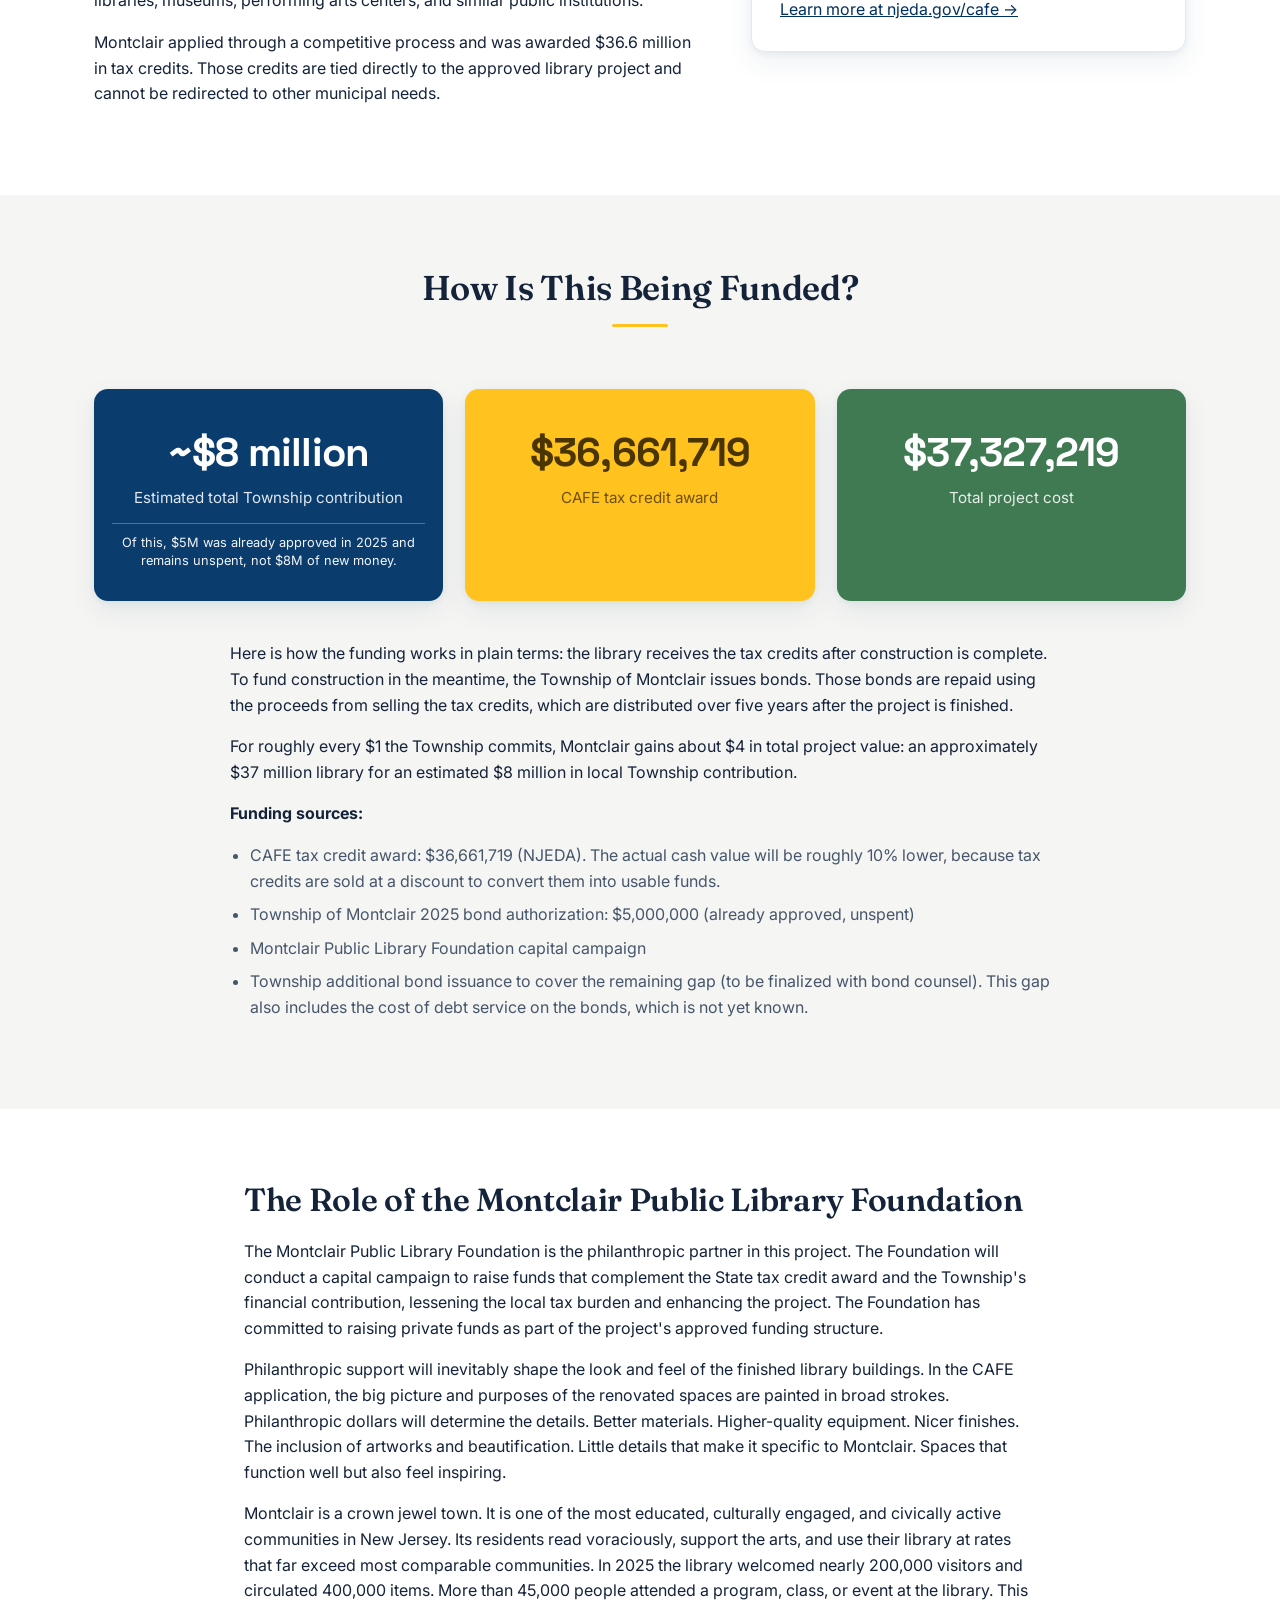
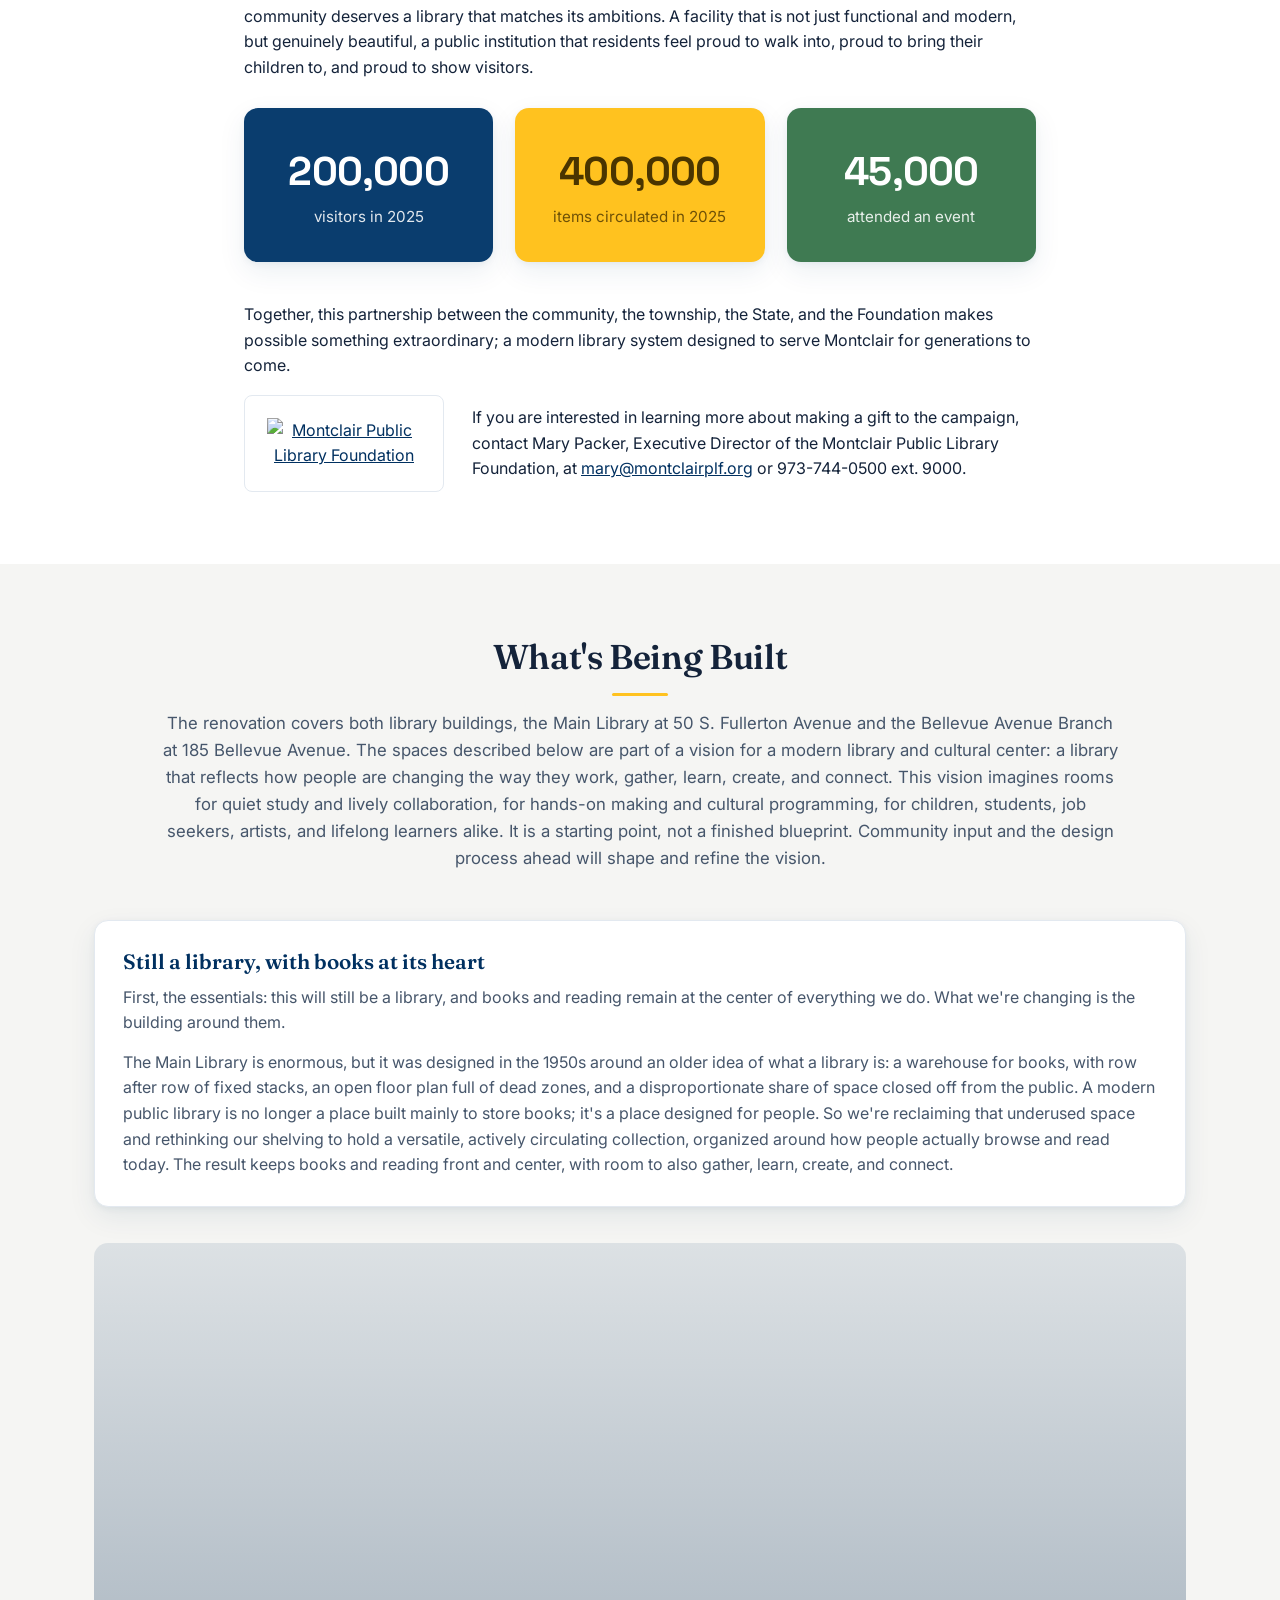
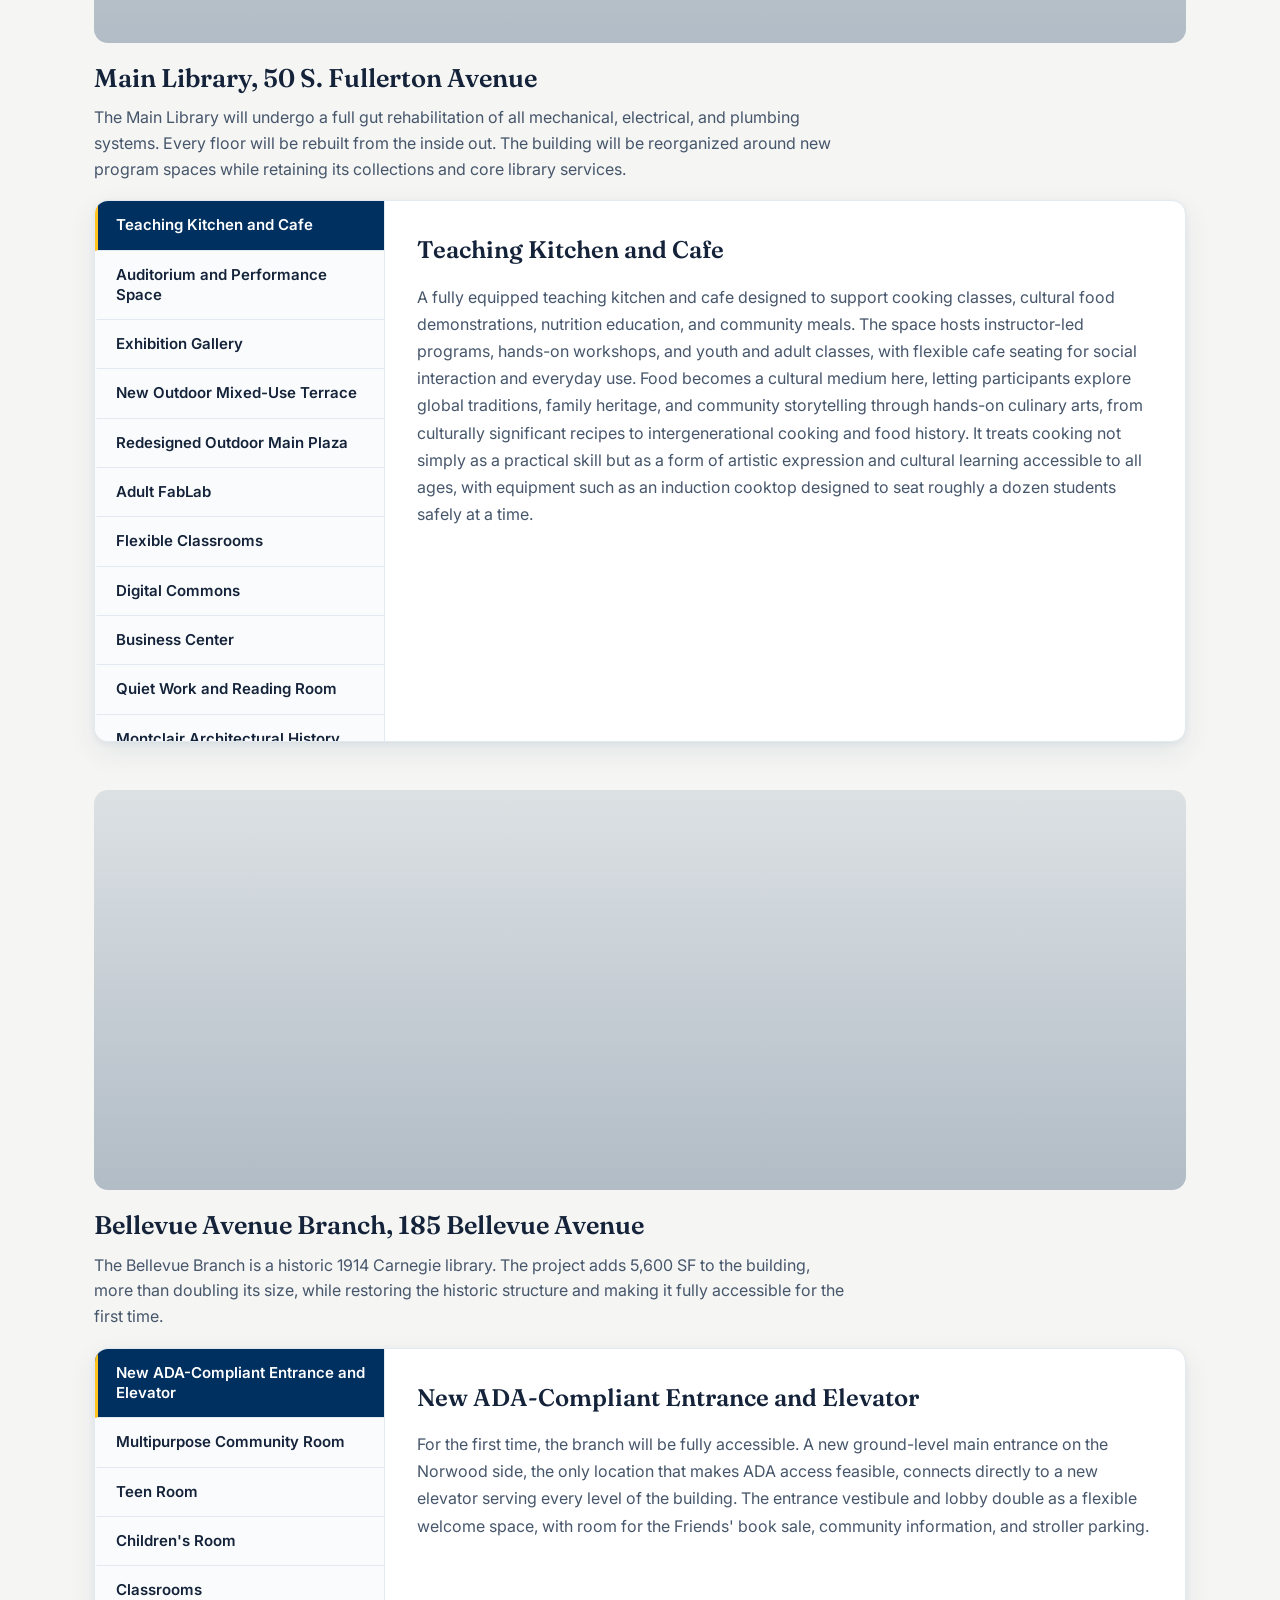
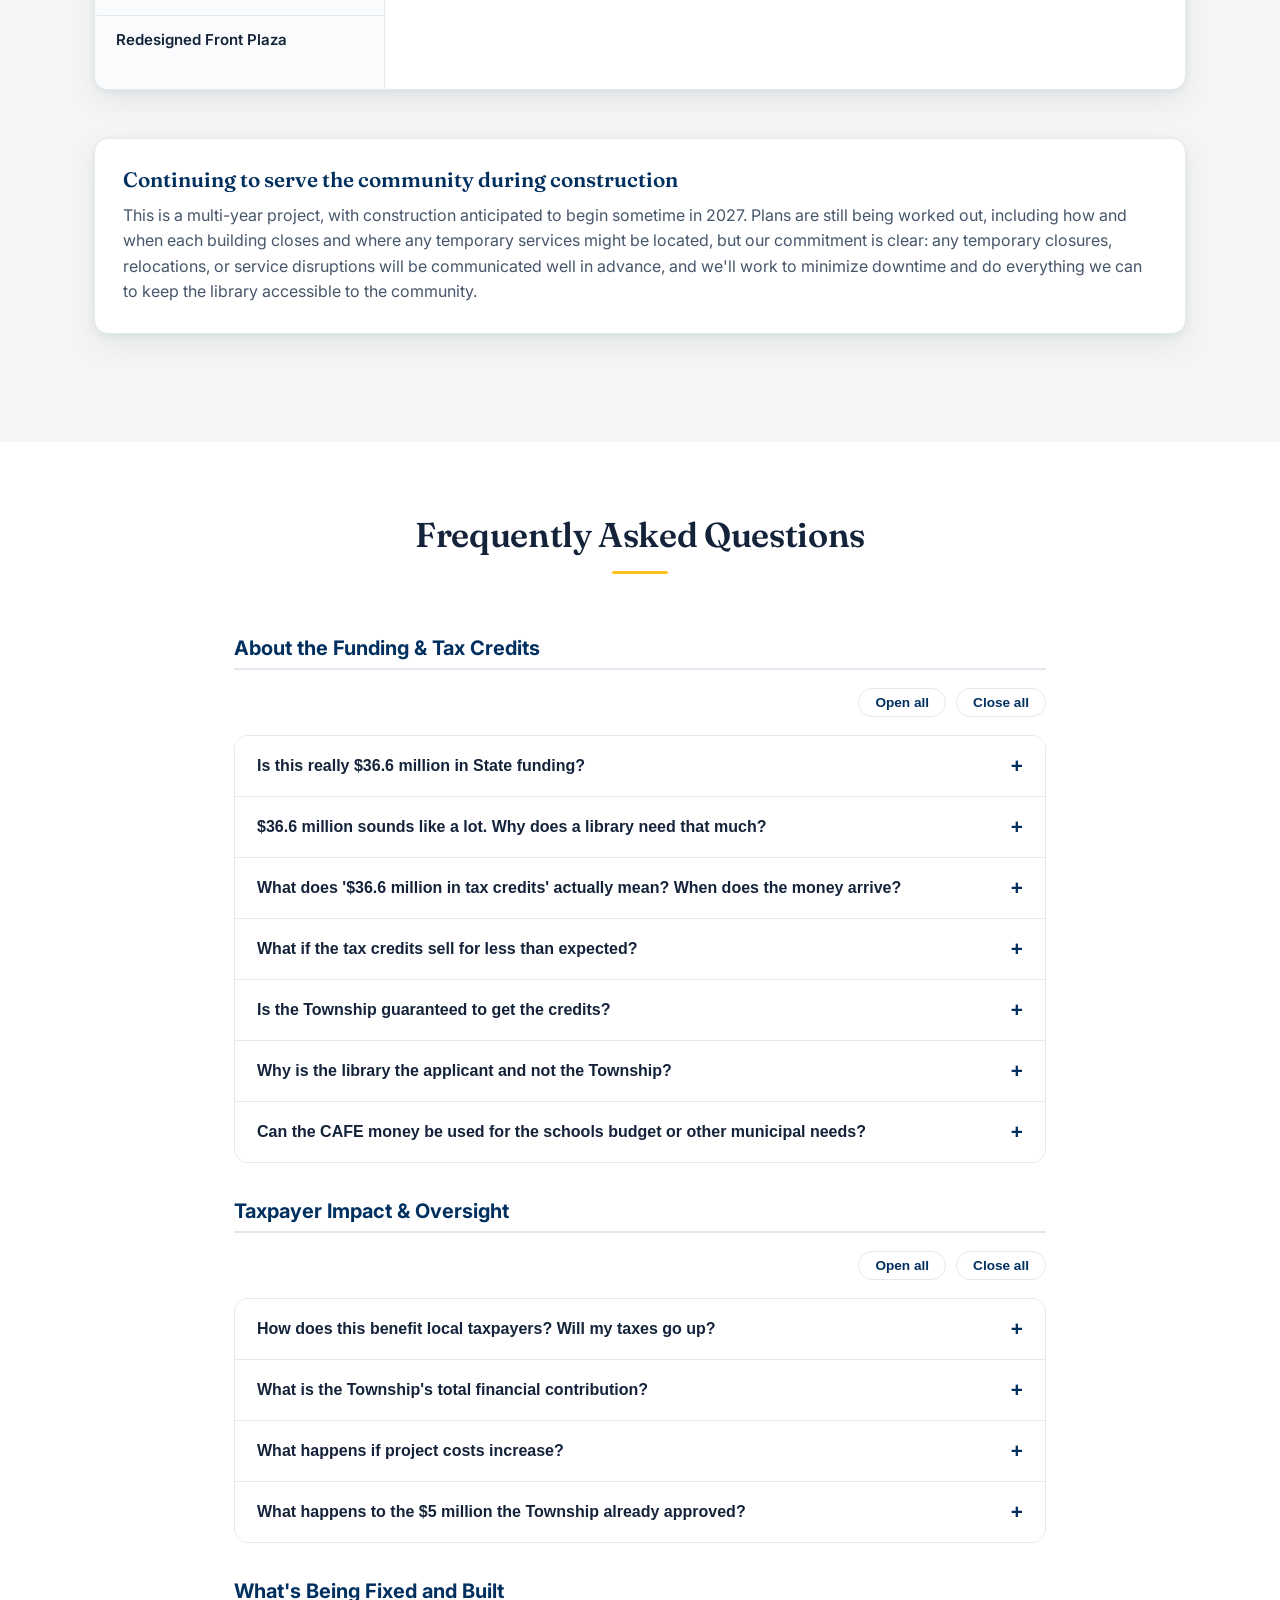
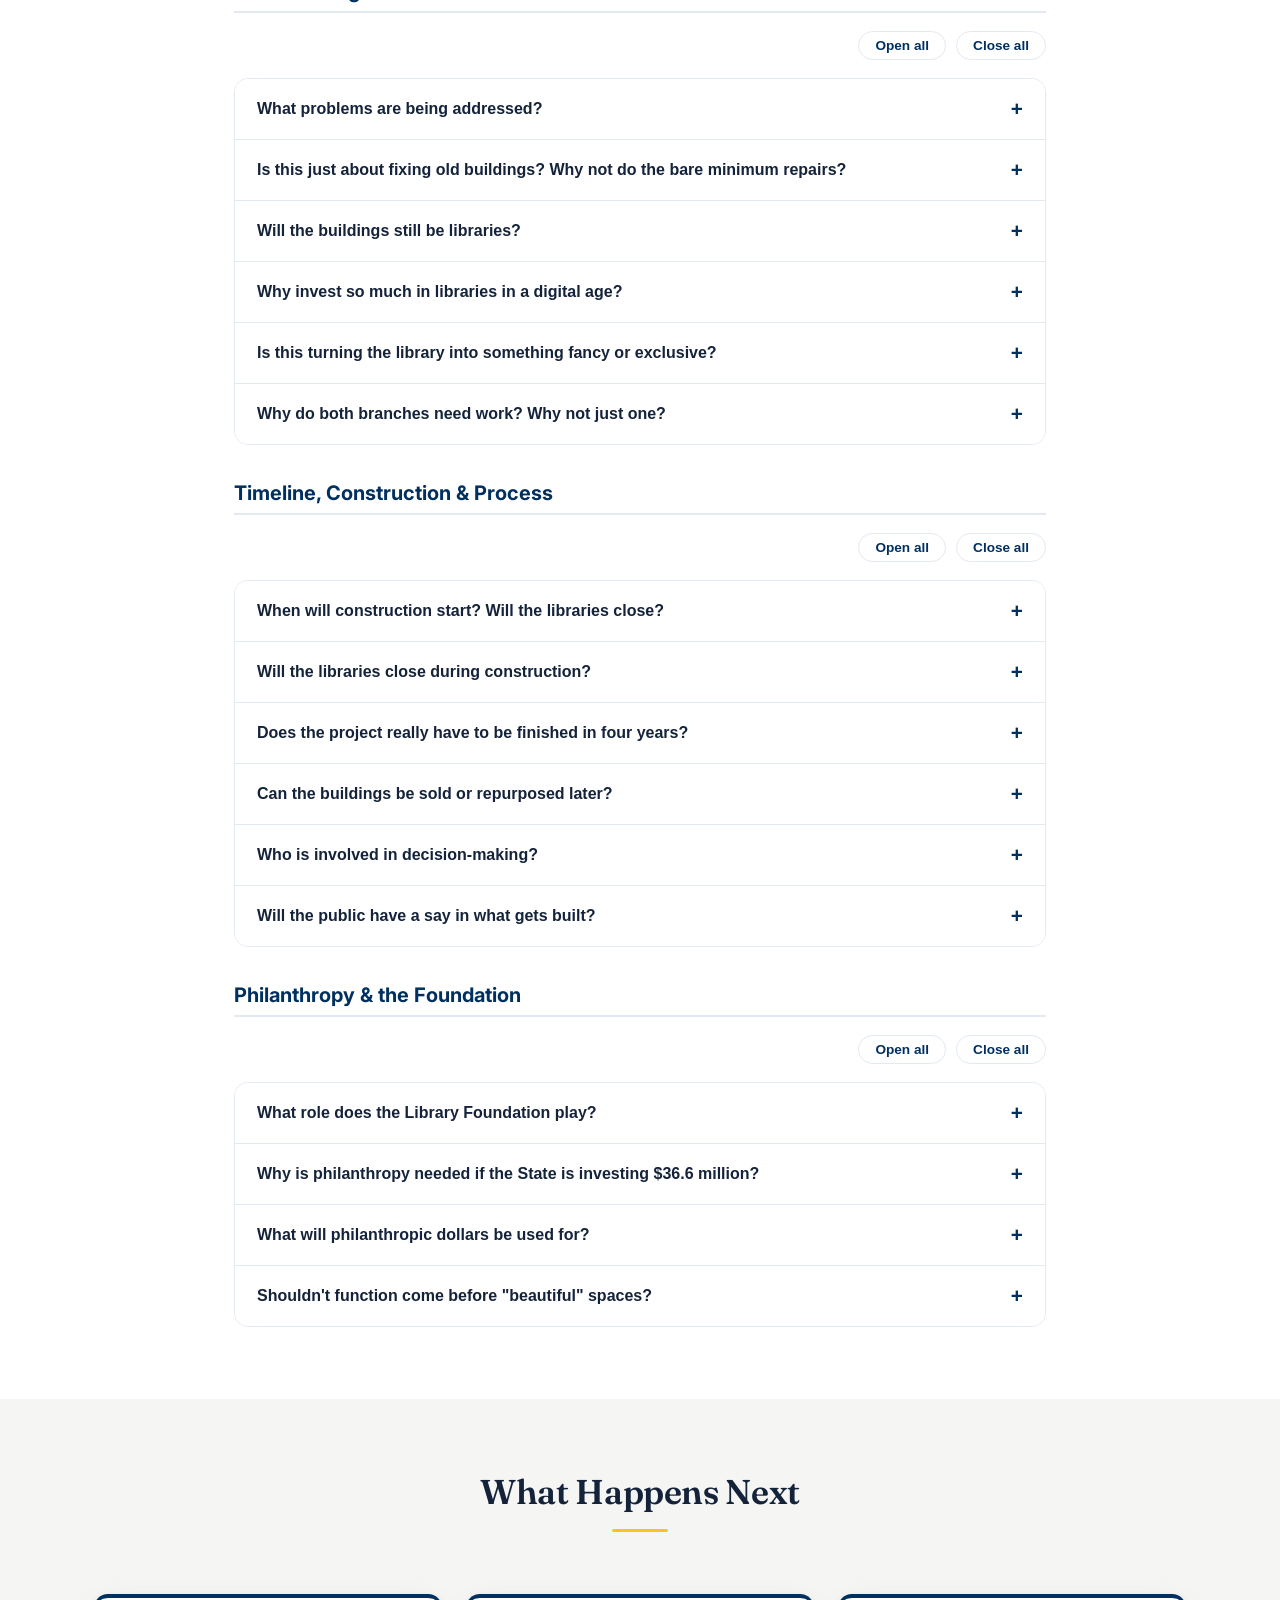
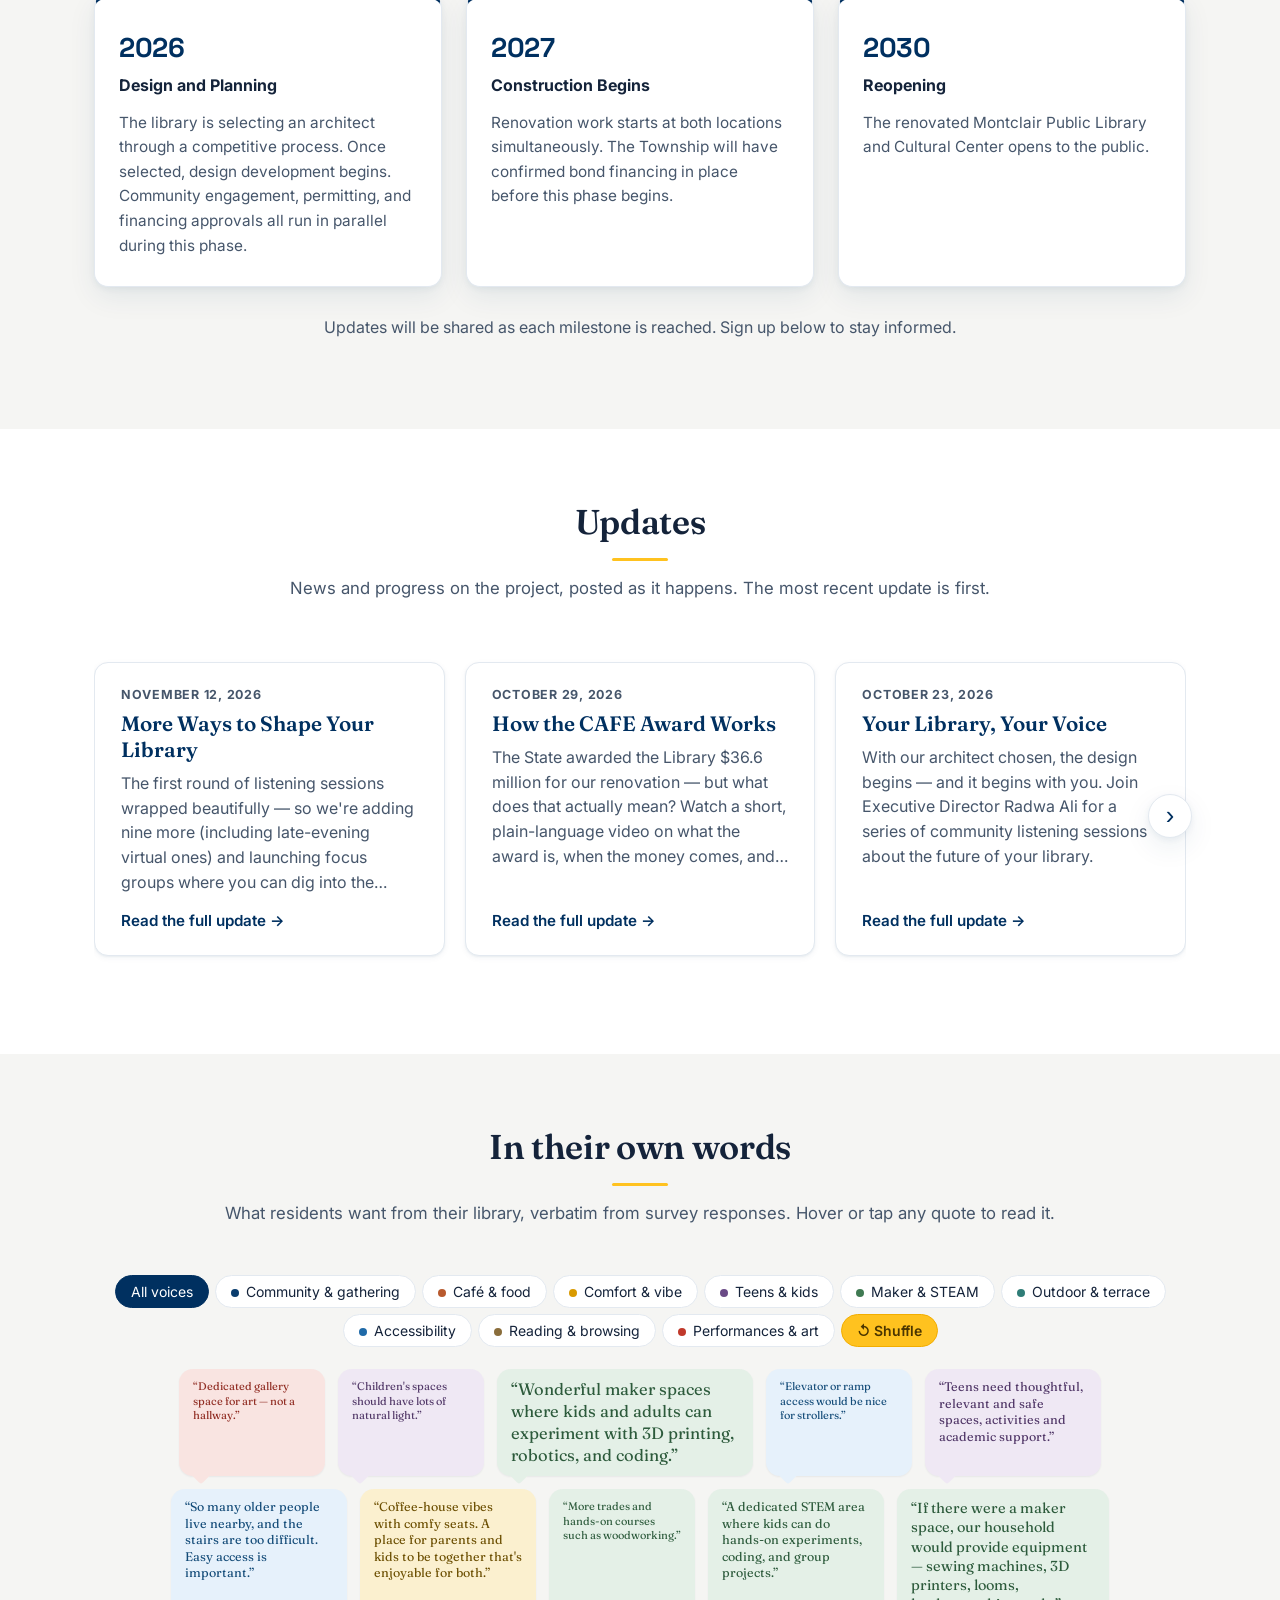
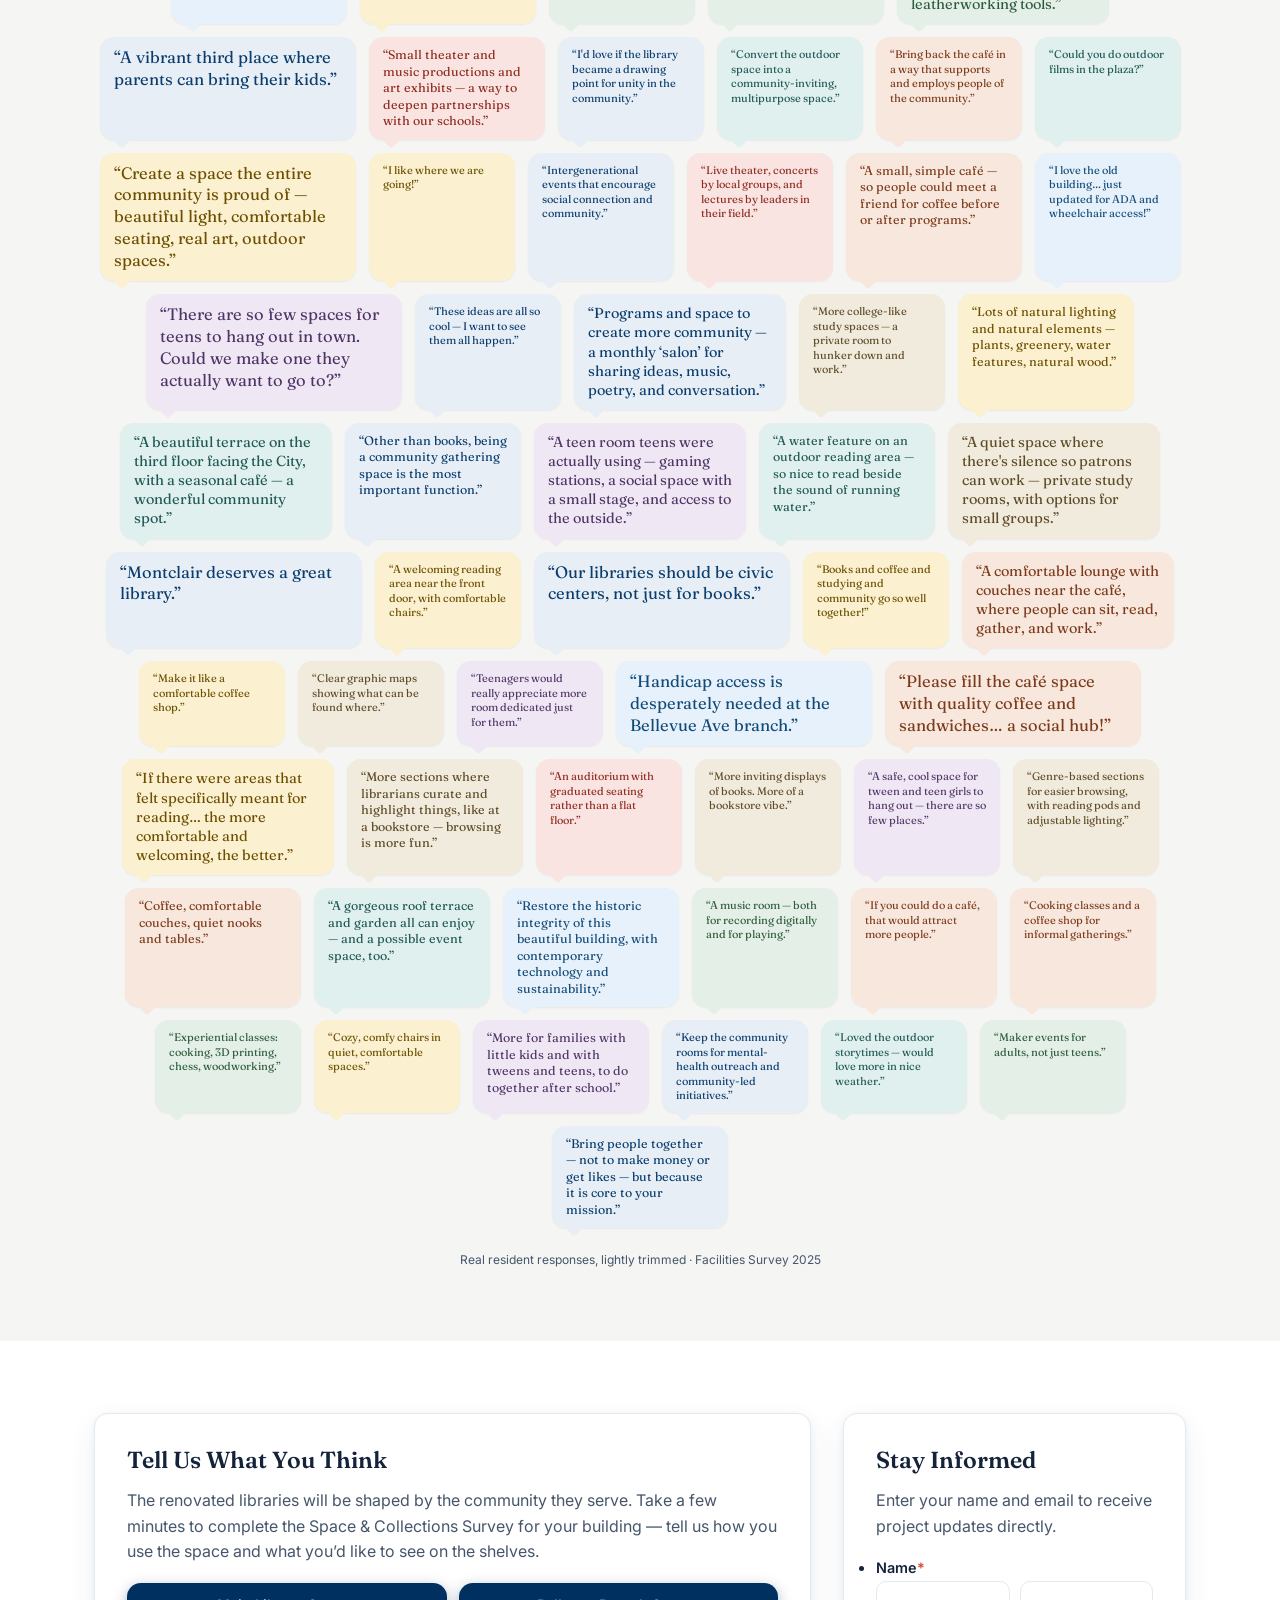
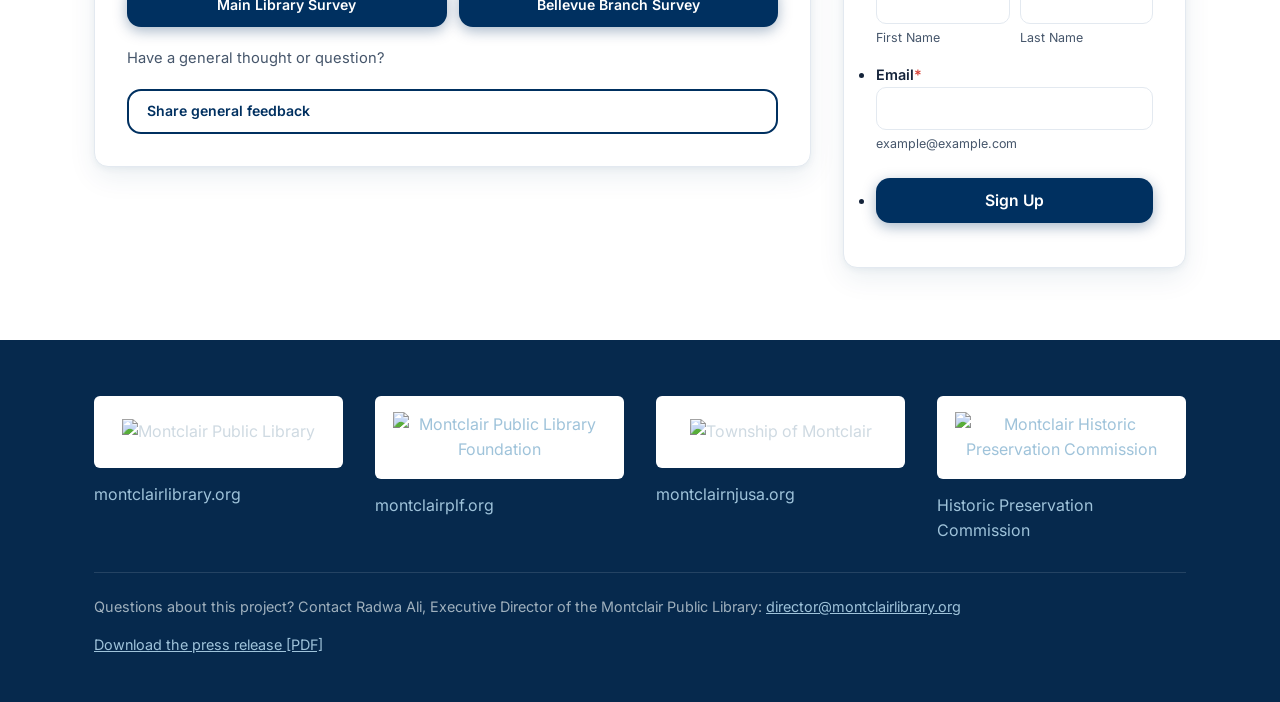
==== commit 0353c88b: "Nov 12 post: retitle and add focus groups - Rework wording to frame two ways to get involved: more s" ====
--- a/index.html
+++ b/index.html
@@ -475,8 +475,8 @@
       <div class="updates-list" id="updatesTrack">
       <a class="update-entry" href="updates/2026-11-more-chances-to-be-heard.html">
         <span class="u-date">November 12, 2026</span>
-        <span class="u-title">More Chances to Be Heard</span>
-        <span class="u-teaser">The first round of listening sessions wrapped beautifully &mdash; so we're adding nine more, including late-evening virtual sessions for parents of young kids. See the new dates, plus a word cloud of what we heard.</span>
+        <span class="u-title">More Ways to Shape Your Library</span>
+        <span class="u-teaser">The first round of listening sessions wrapped beautifully &mdash; so we're adding nine more (including late-evening virtual ones) and launching focus groups where you can dig into the spaces you care about most. Find yours and express interest.</span>
         <span class="u-more">Read the full update &rarr;</span>
       </a>
       <a class="update-entry" href="updates/2026-10-how-the-cafe-award-works.html">
--- a/assets/site.css
+++ b/assets/site.css
@@ -670,6 +670,15 @@
   .roster .r-role { display: block; color: var(--ink-soft); font-size: 0.9rem; line-height: 1.4; margin-top: 2px; }
   @media (max-width: 560px) { .roster { grid-template-columns: 1fr; gap: 14px; } }
 
+  /* Focus groups (express-interest cards) */
+  .focus-list { max-width: 840px; margin: 8px auto 0; display: grid; grid-template-columns: repeat(2, 1fr); gap: 16px; }
+  .focus-item { display: flex; flex-direction: column; background: #fff; border: 1px solid var(--line); border-radius: var(--radius); padding: 18px 20px; box-shadow: var(--shadow-sm); }
+  .focus-item h4 { font-family: var(--font-display); font-weight: 600; font-size: 1.1rem; color: var(--ink); margin: 0 0 7px; }
+  .focus-item p { color: var(--ink-soft); font-size: 0.92rem; line-height: 1.5; margin: 0 0 14px; }
+  .focus-item .focus-cta { margin-top: auto; align-self: flex-start; font-weight: 600; font-size: 0.92rem; color: var(--brand); text-decoration: none; }
+  .focus-item .focus-cta:hover { text-decoration: underline; }
+  @media (max-width: 620px) { .focus-list { grid-template-columns: 1fr; } }
+
   /* Session schedule table */
   .schedule-wrap { max-width: 840px; margin: 0 auto; overflow-x: auto; -webkit-overflow-scrolling: touch; }
   .schedule { width: 100%; border-collapse: collapse; font-size: 1rem; background: #fff; border: 1px solid var(--line); border-radius: var(--radius); overflow: hidden; box-shadow: var(--shadow-sm); }
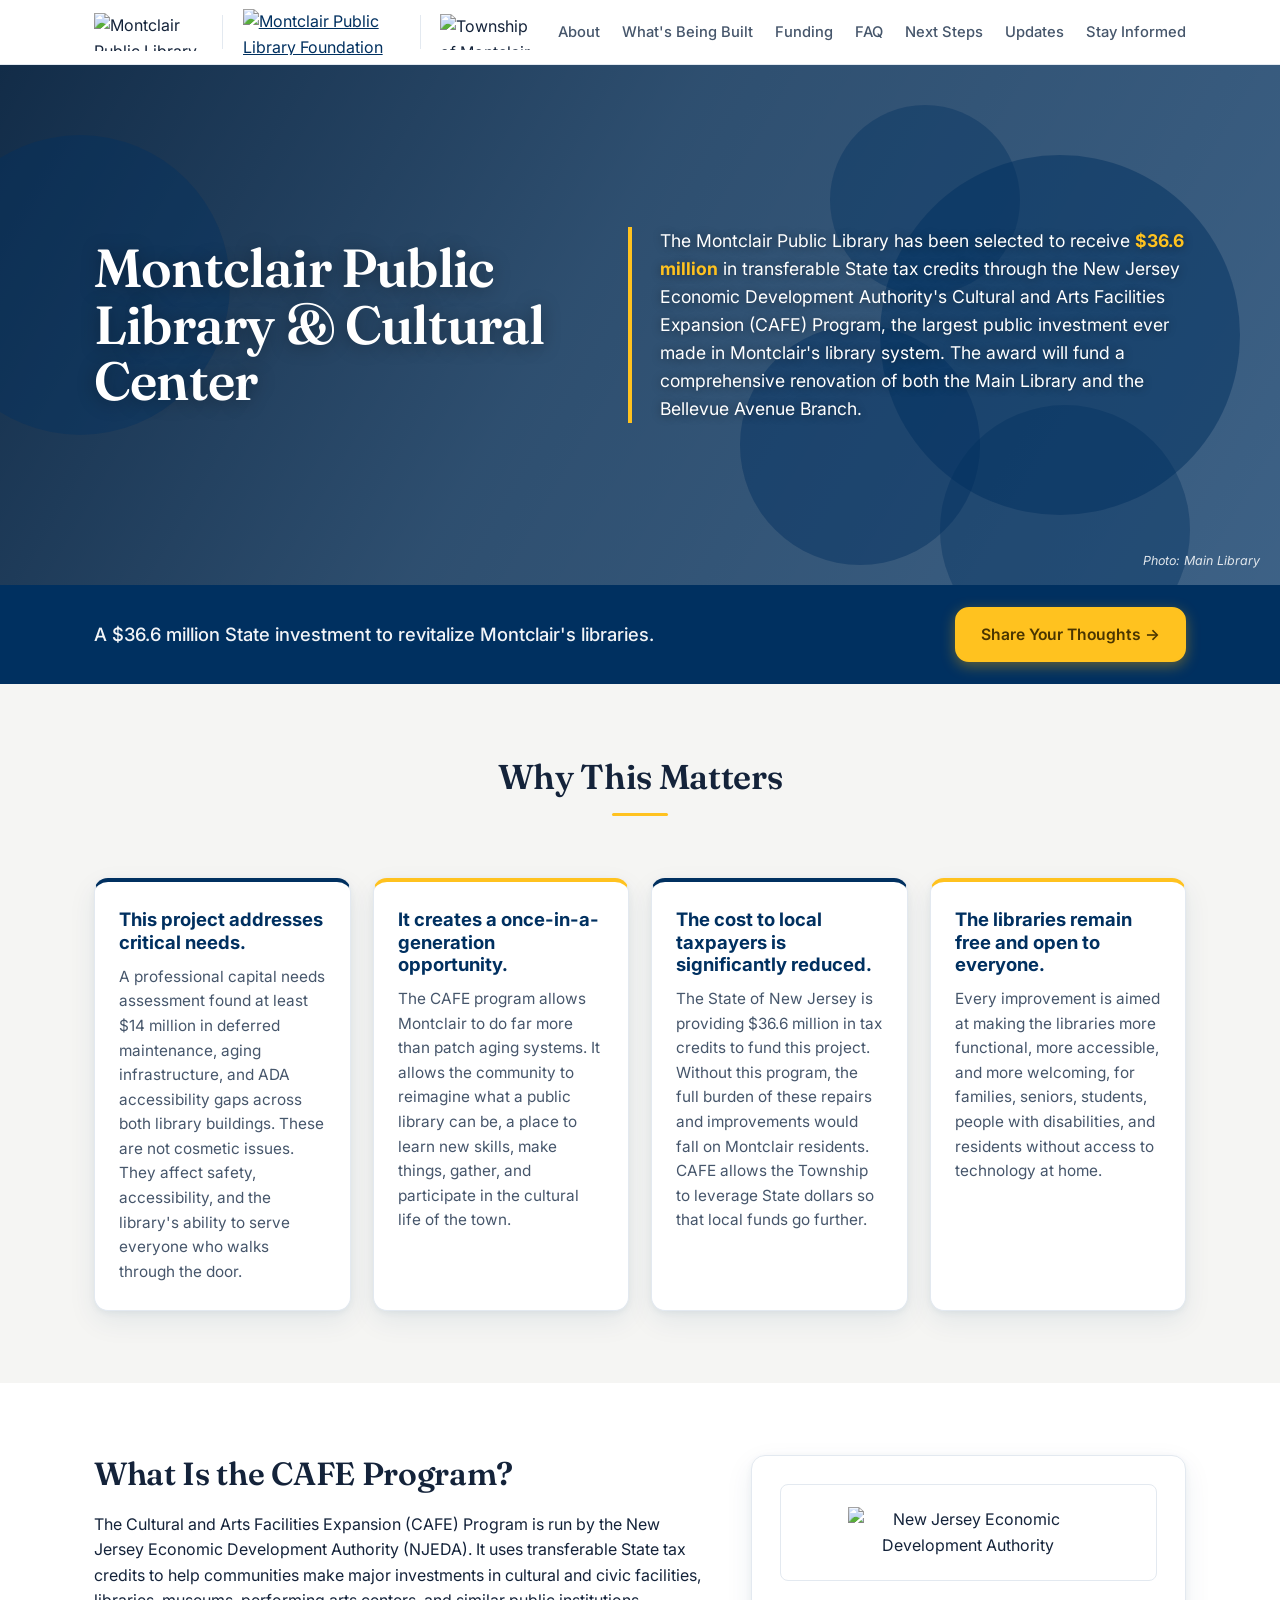
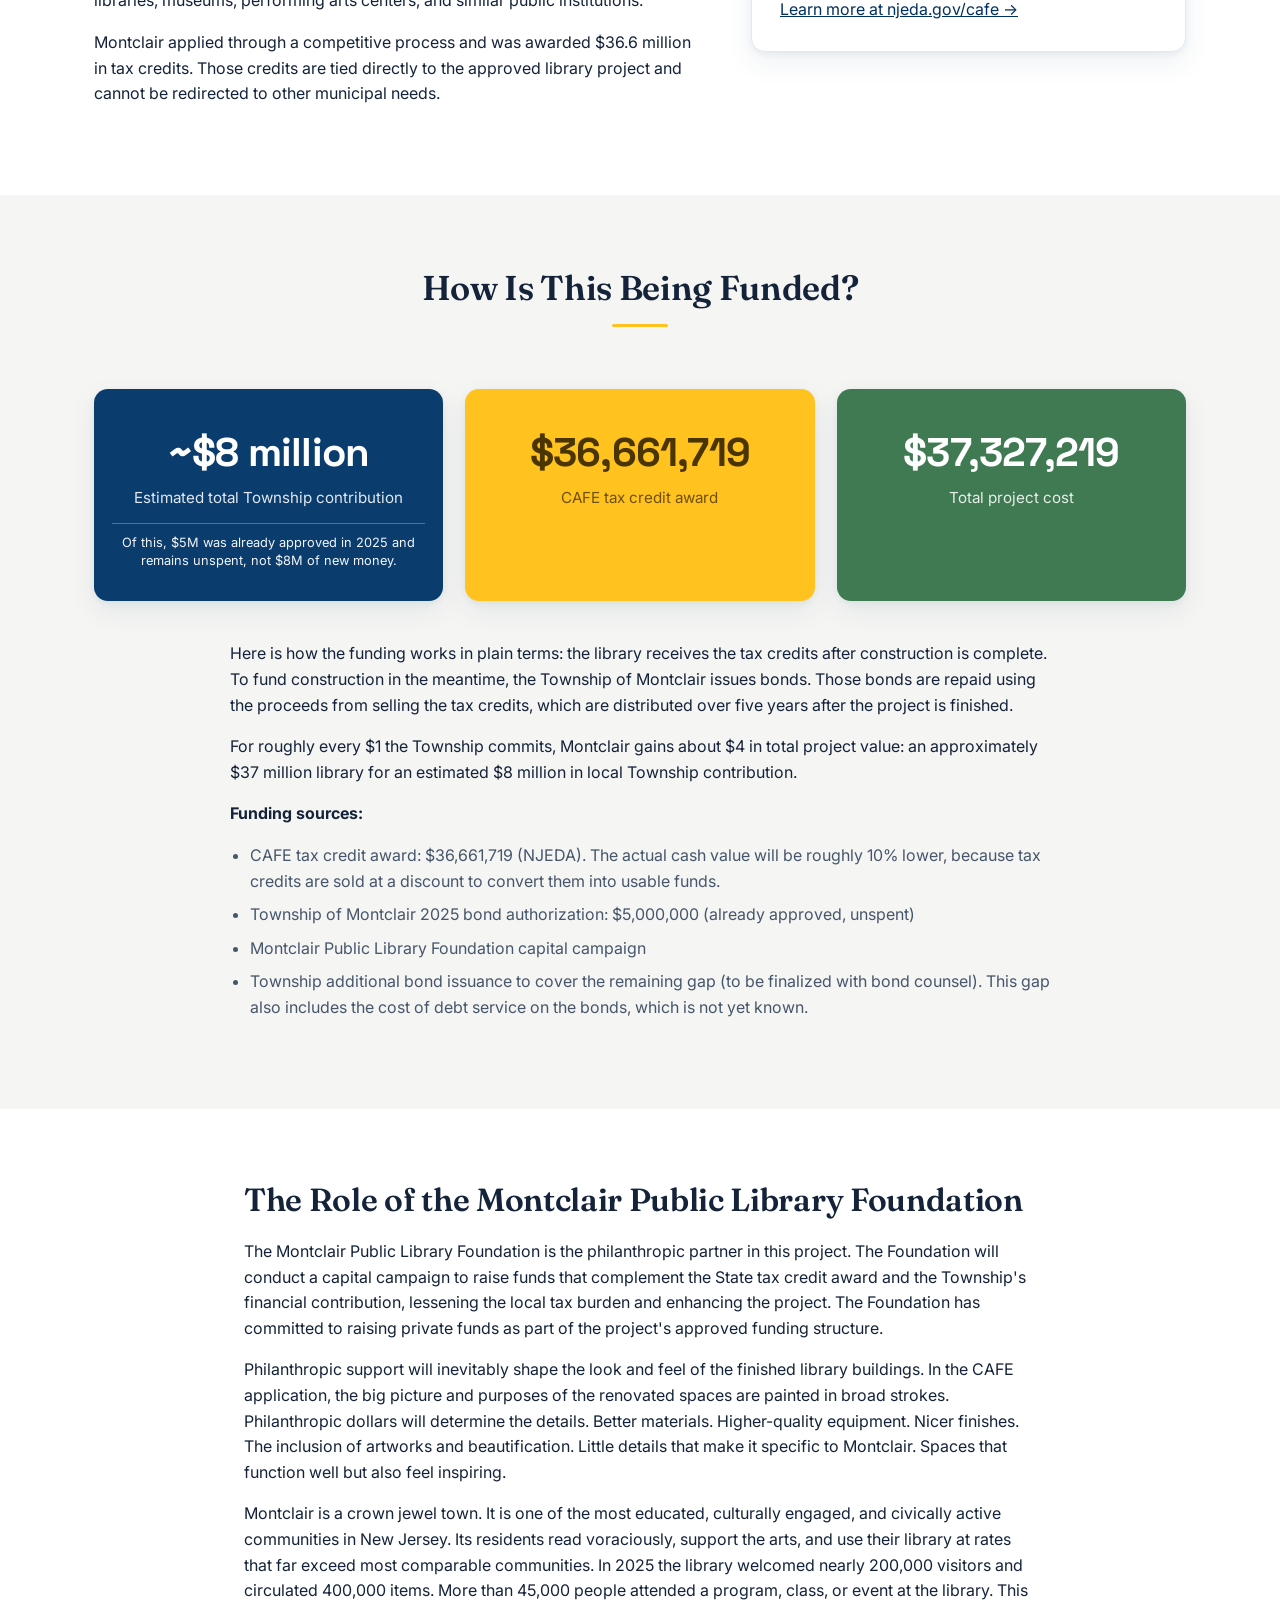
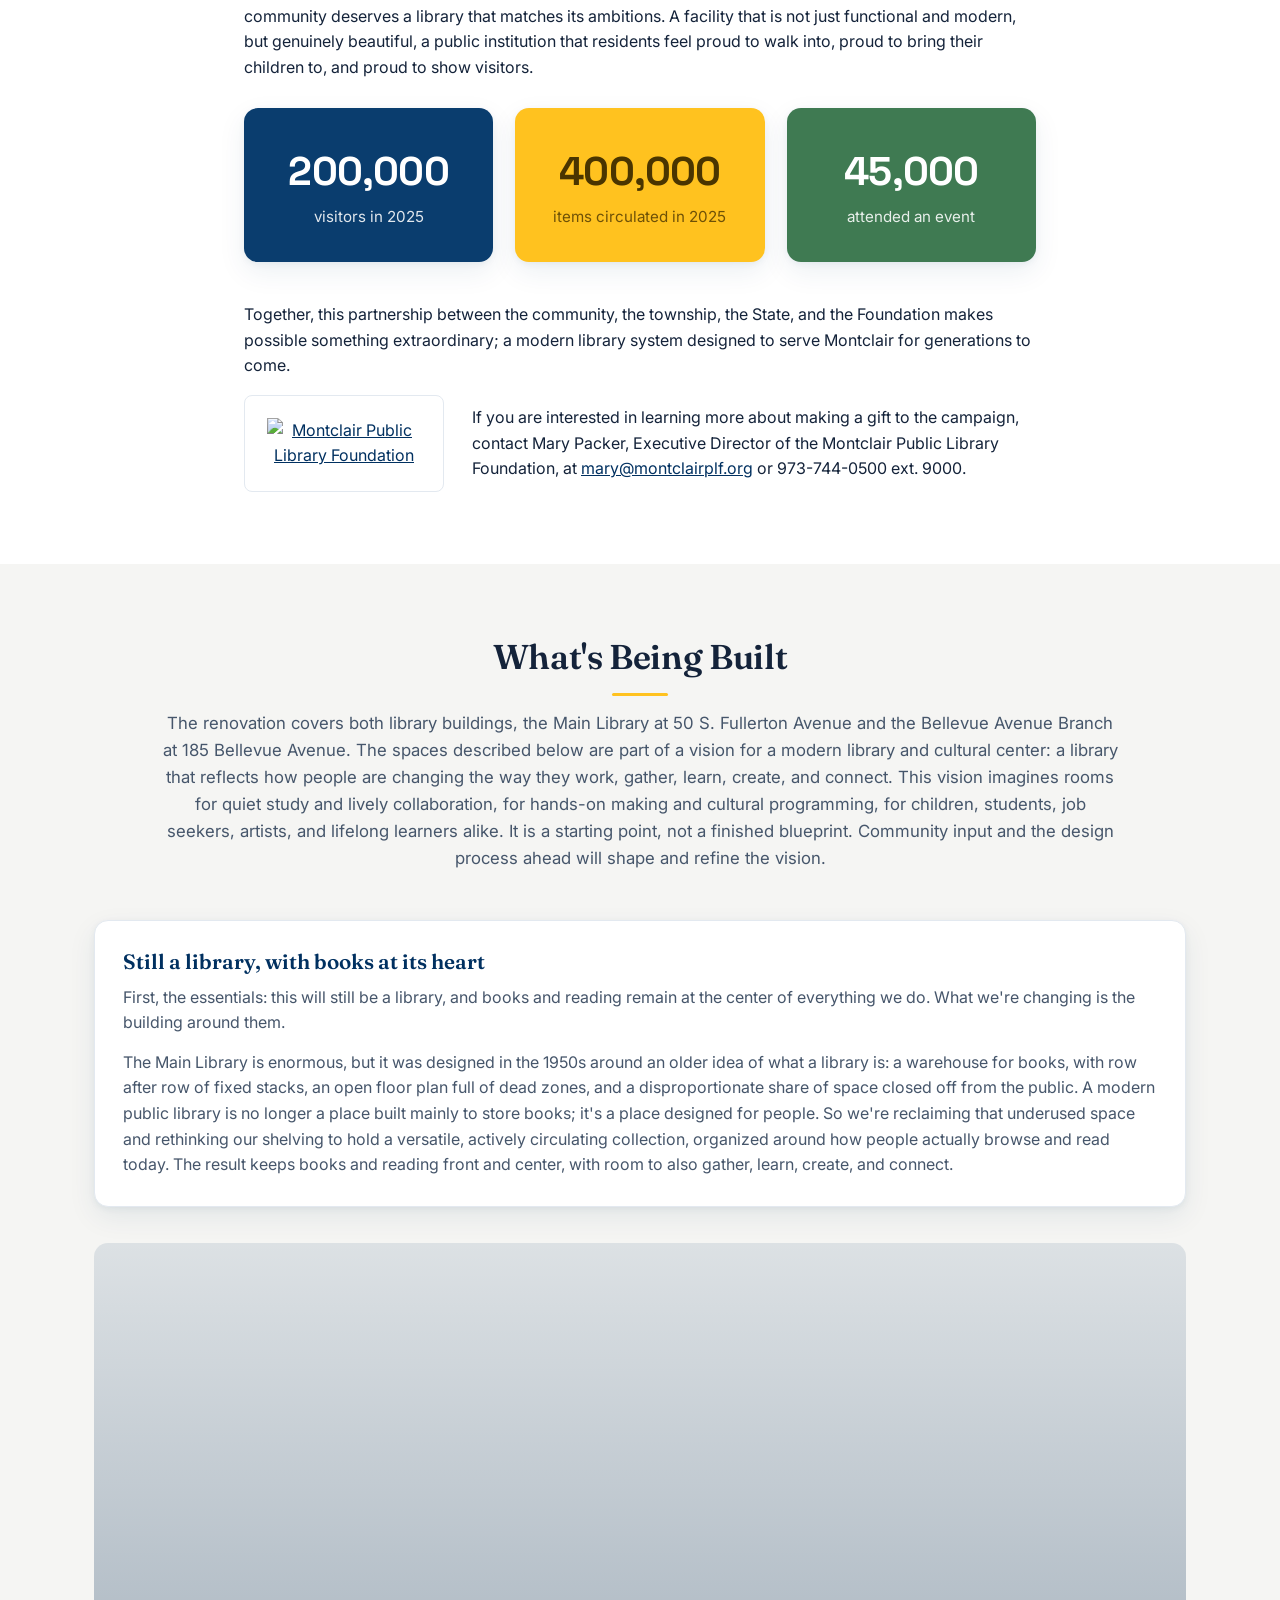
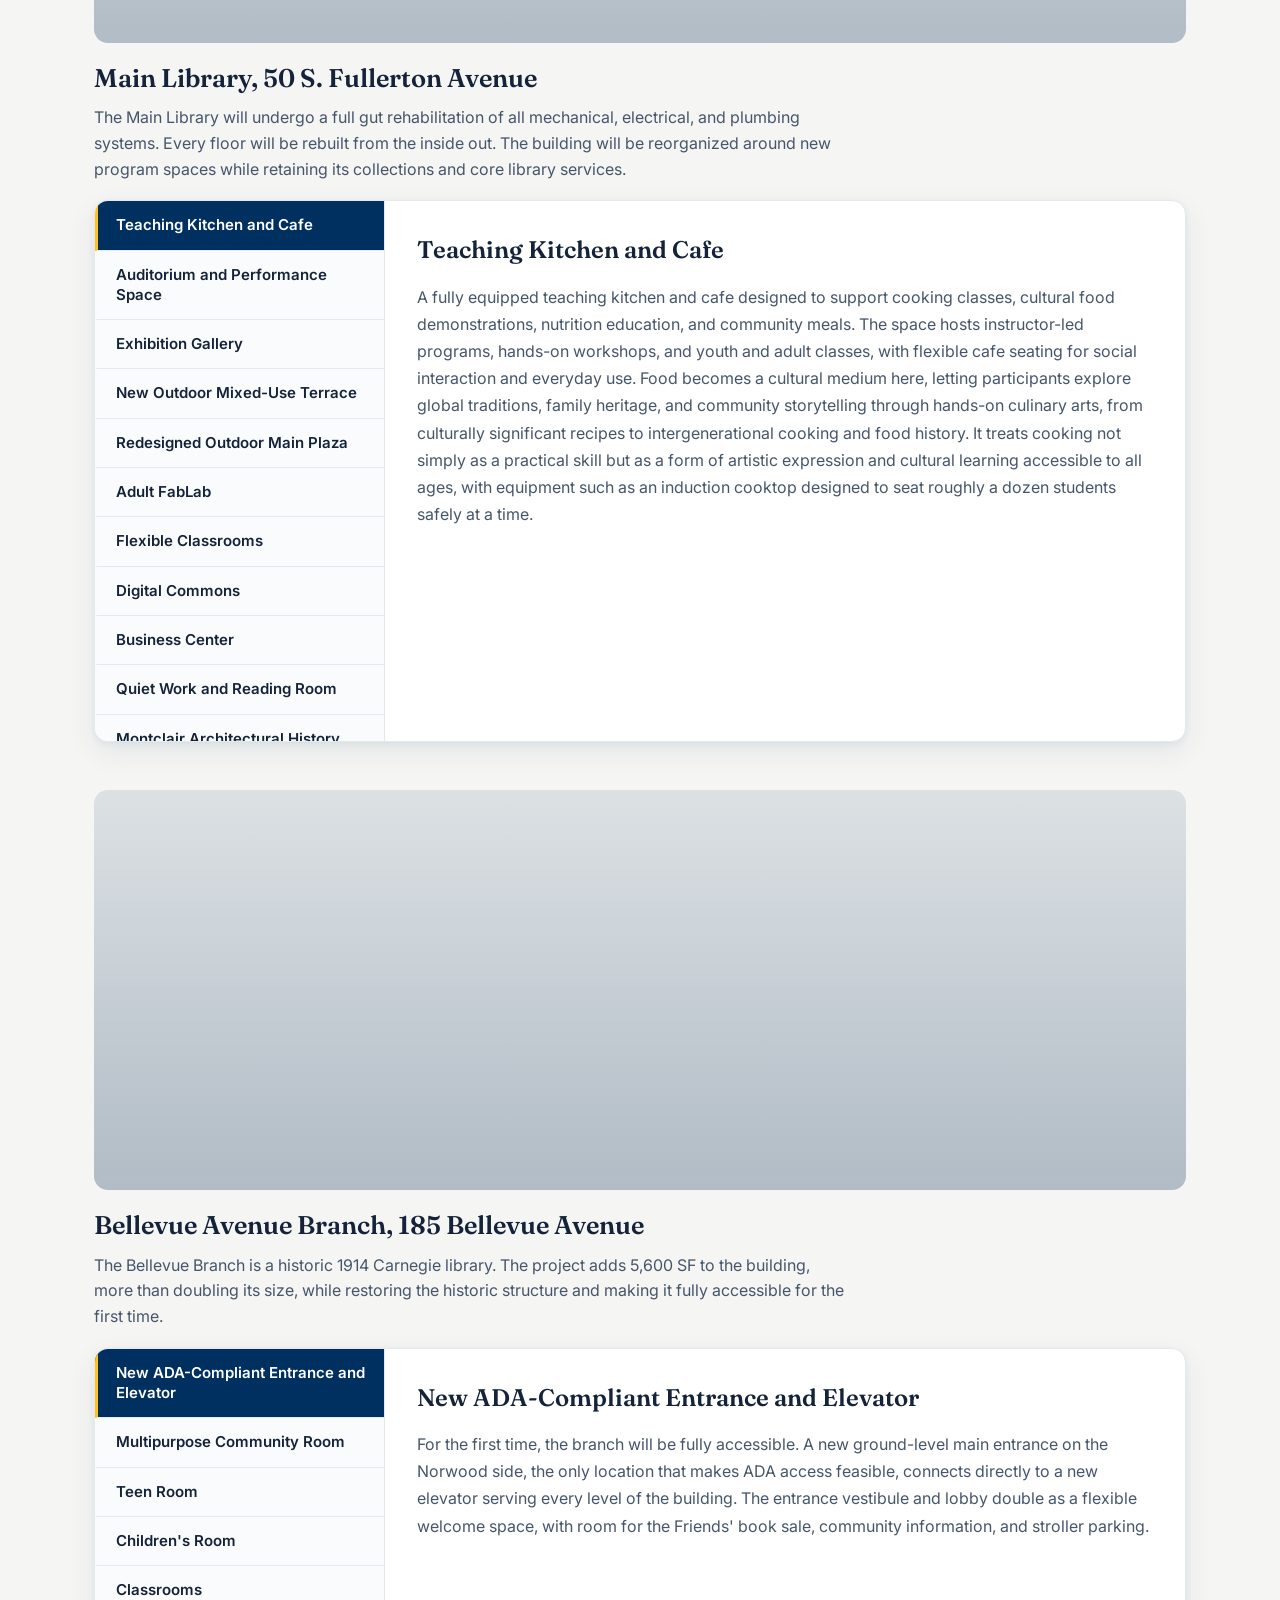
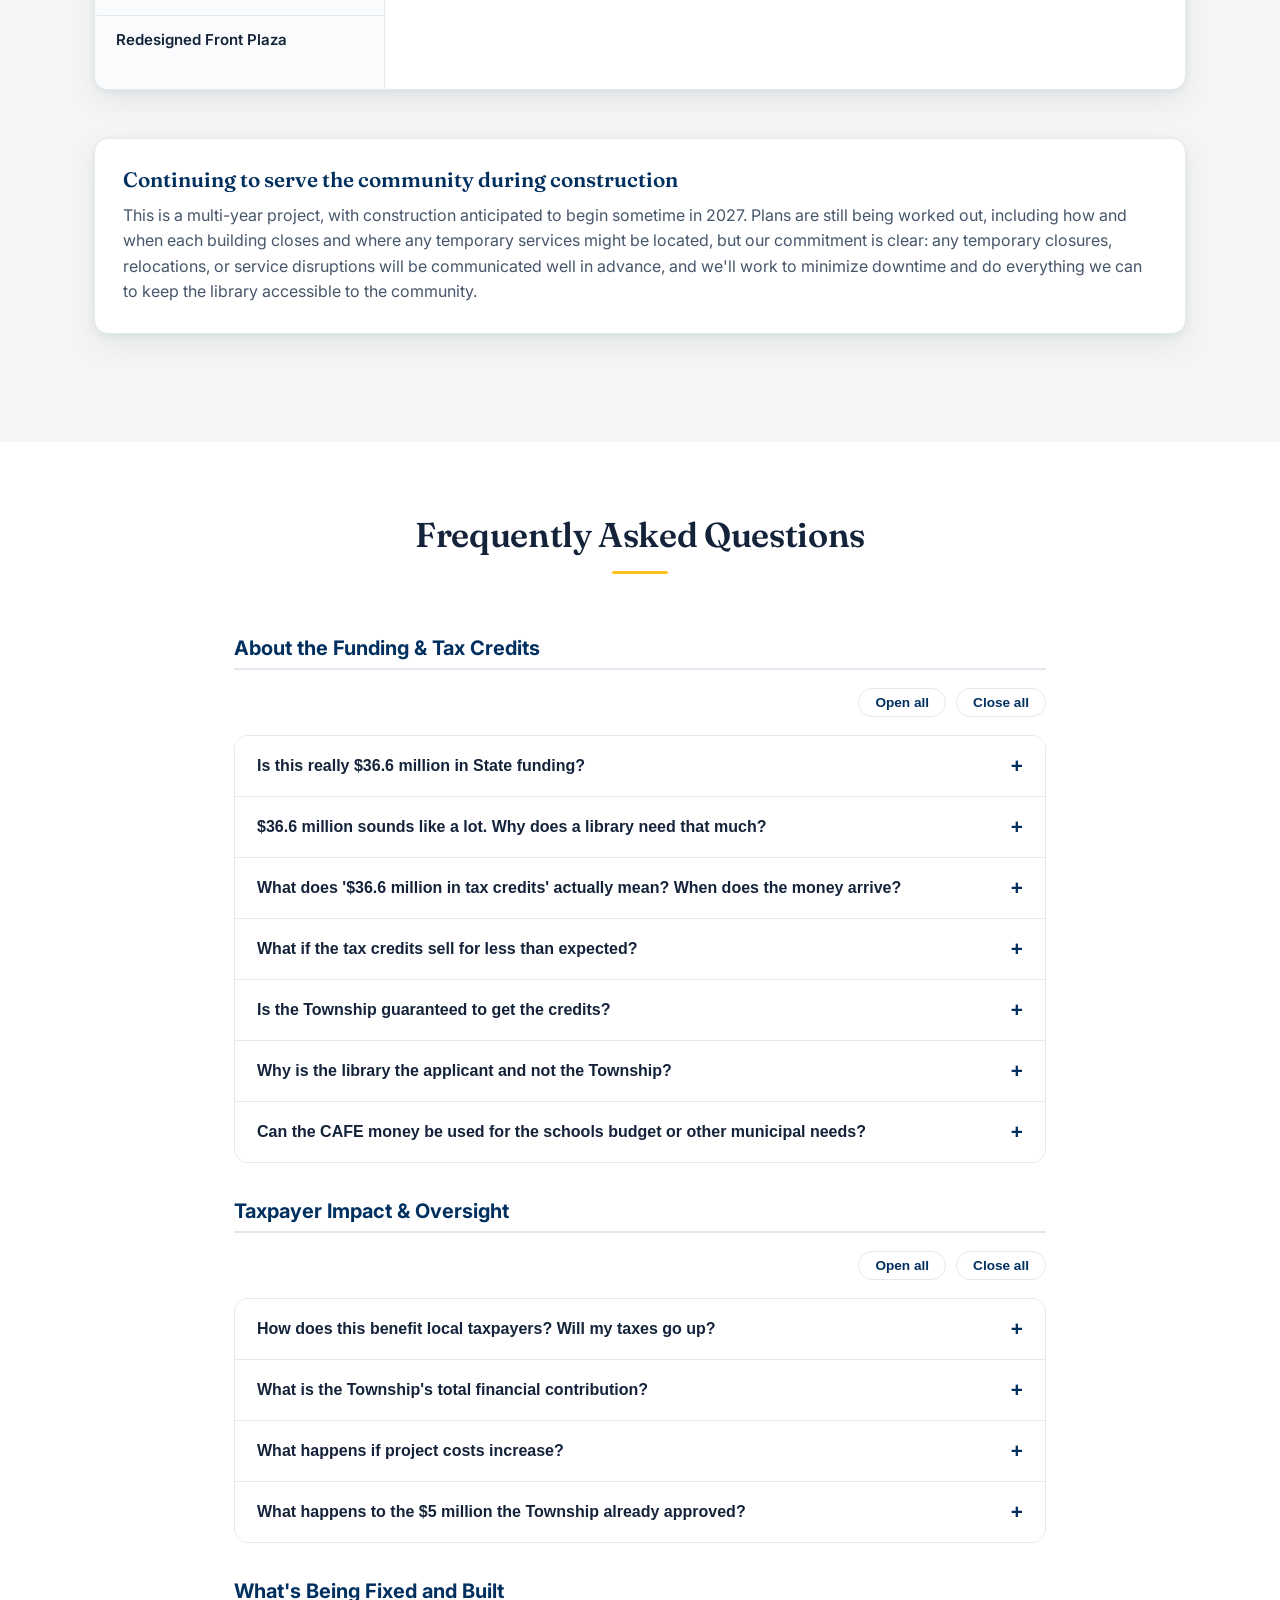
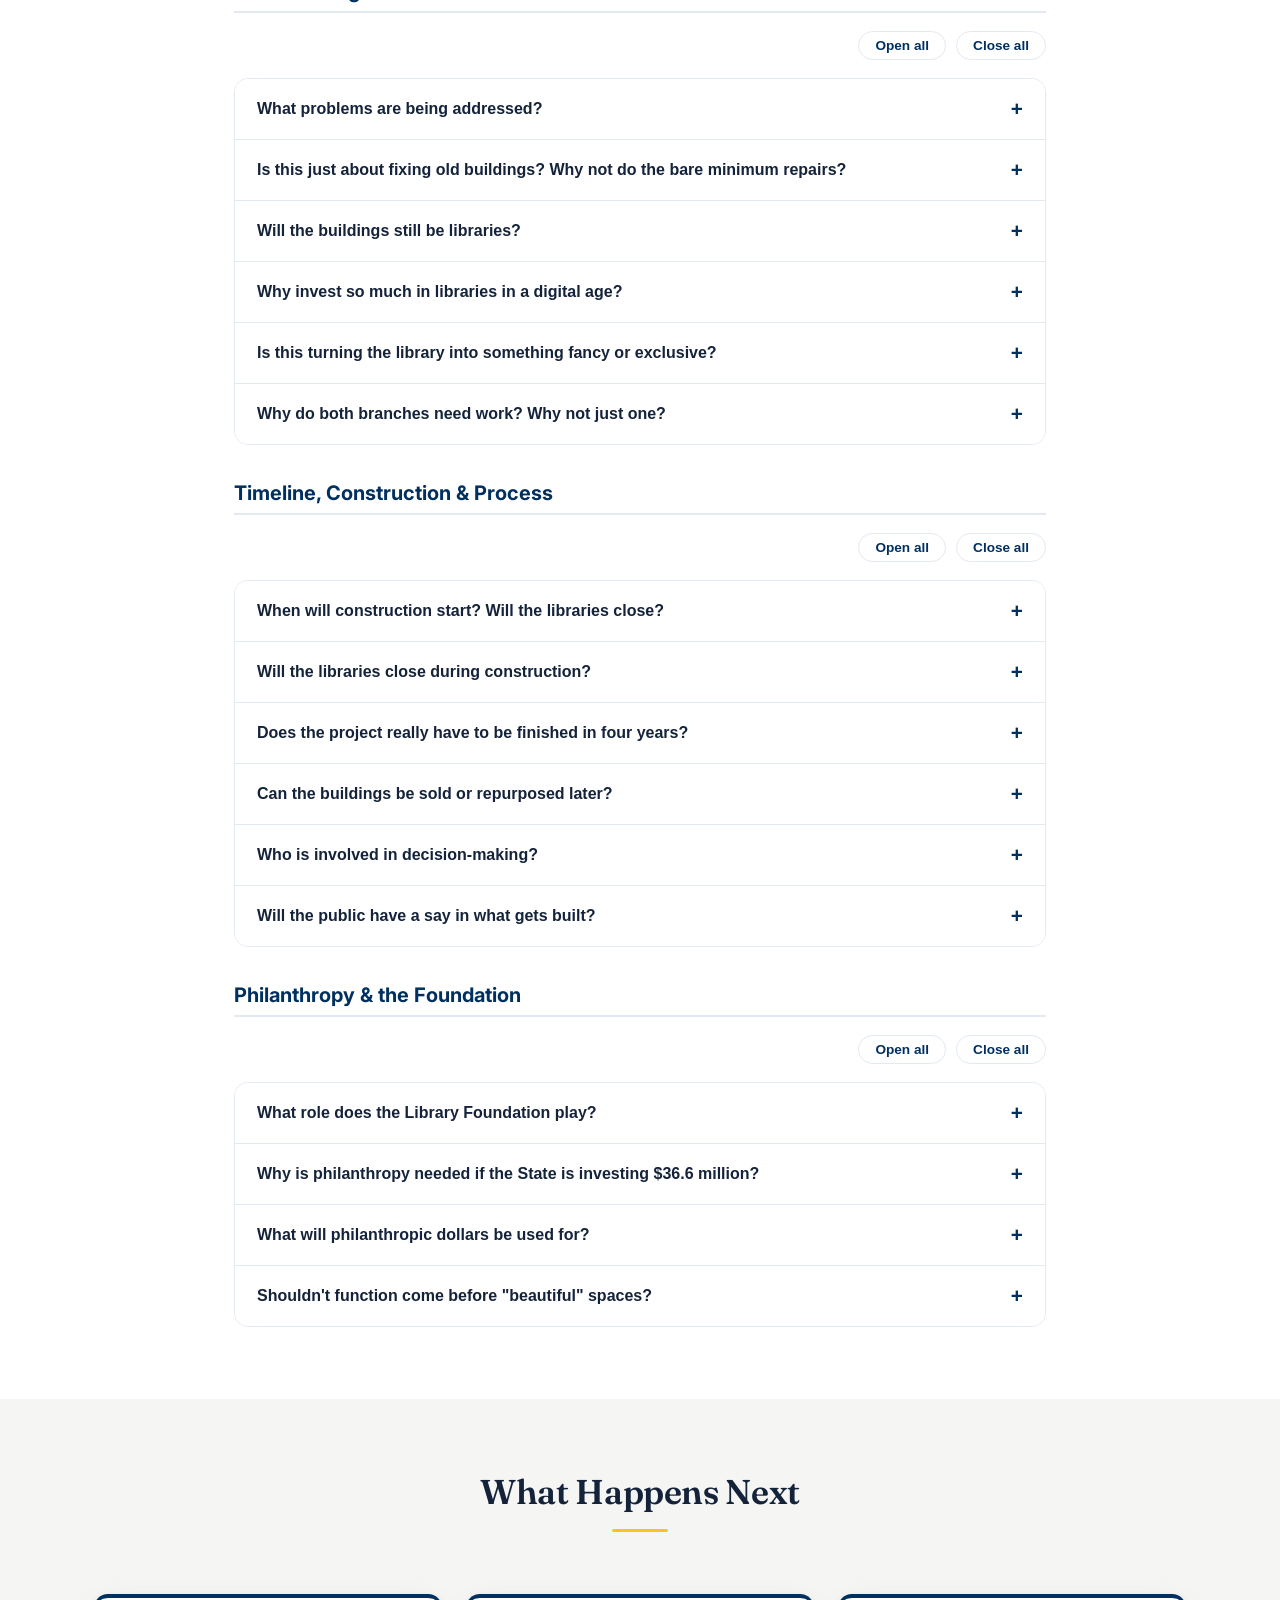
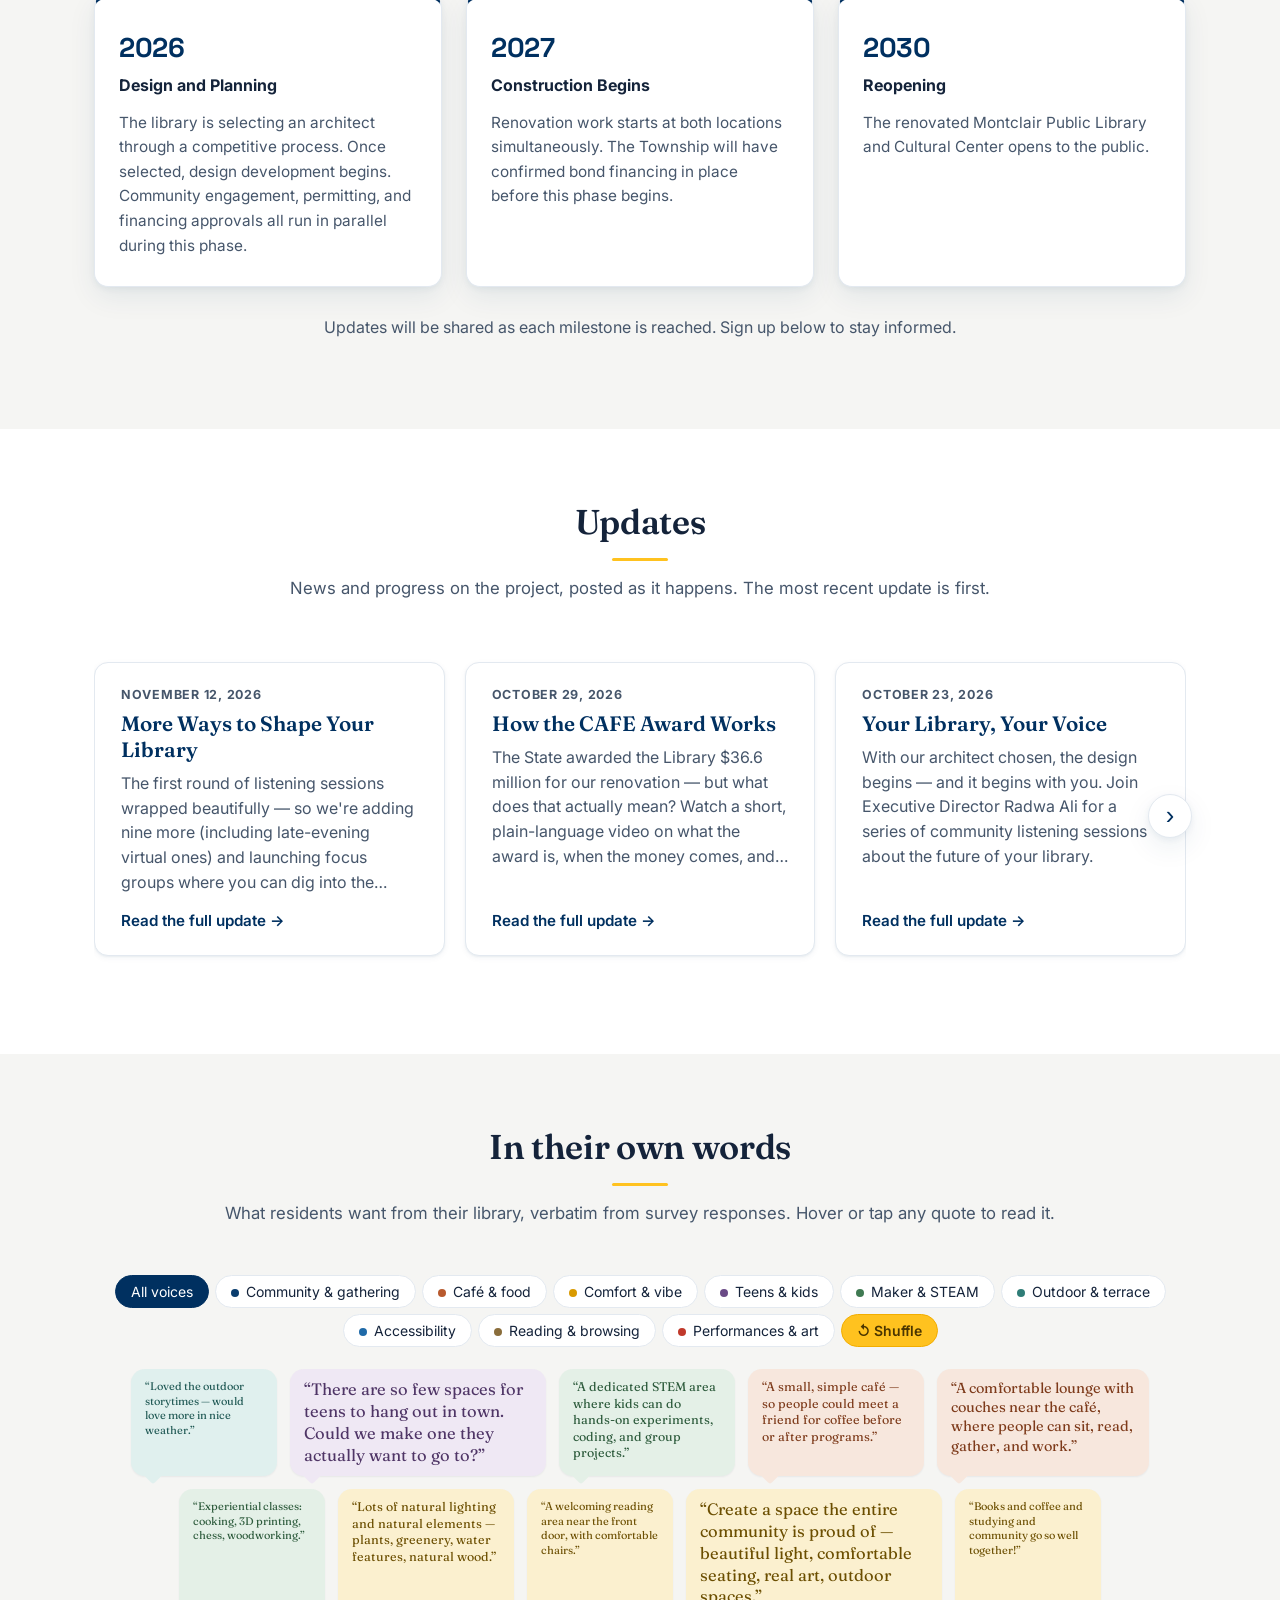
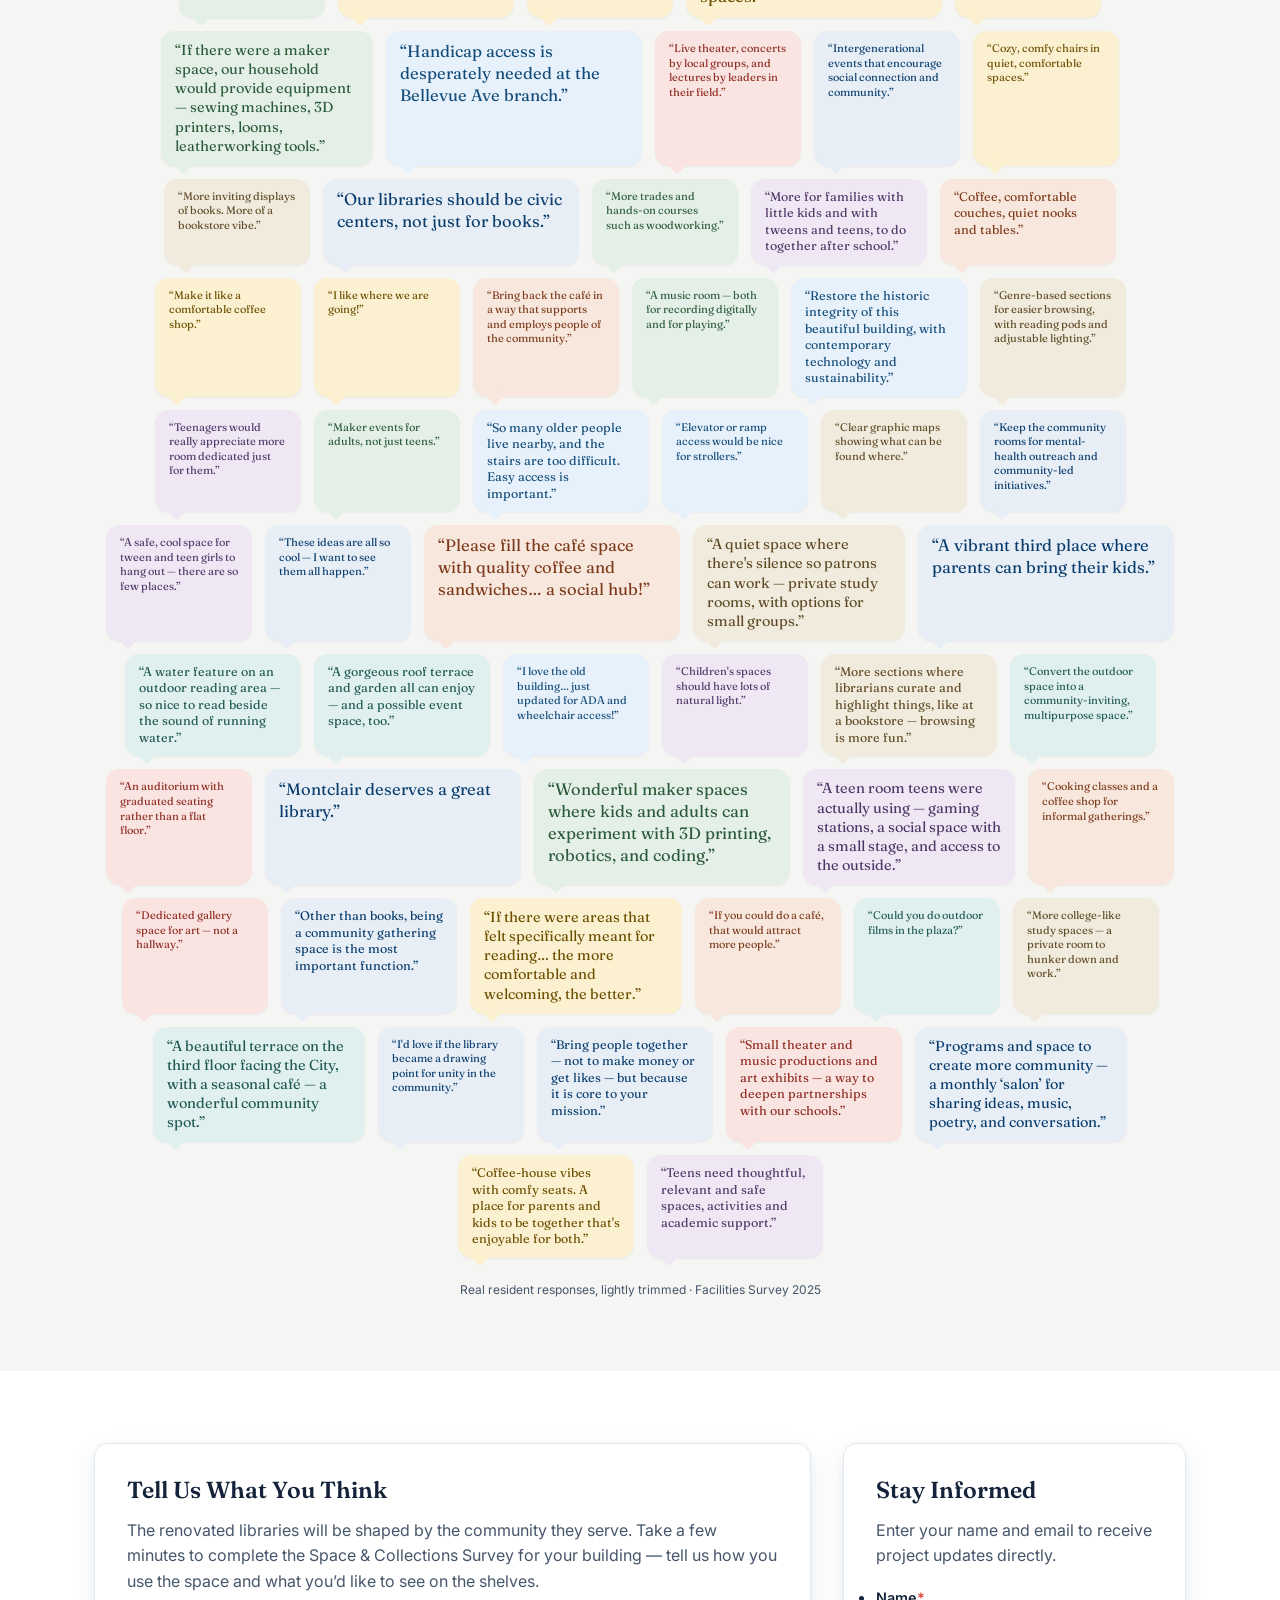
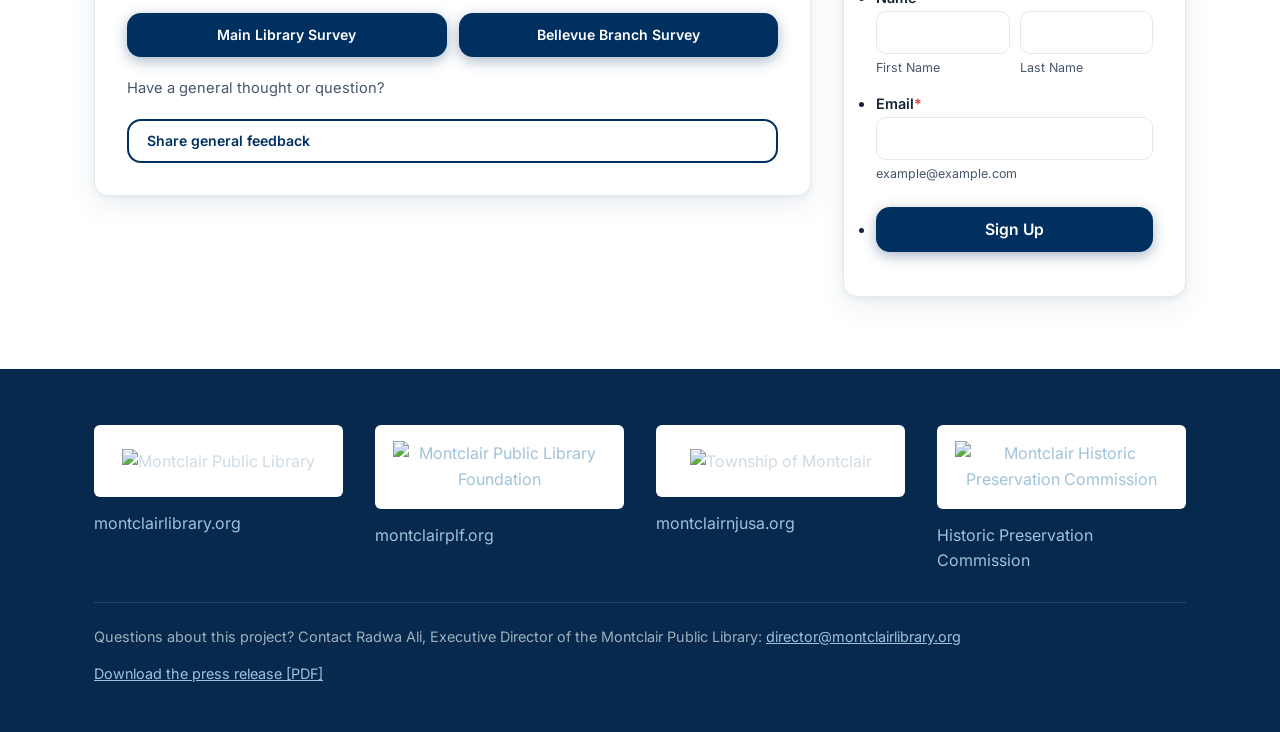
==== commit a64fe12f: "Cache-bust site.css so word cloud is responsive on mobile Returning browsers had cached the pre-word" ====
--- a/index.html
+++ b/index.html
@@ -41,7 +41,7 @@
 <link rel="preconnect" href="https://fonts.googleapis.com">
 <link rel="preconnect" href="https://fonts.gstatic.com" crossorigin>
 <link href="https://fonts.googleapis.com/css2?family=Fraunces:opsz,wght@9..144,400;9..144,500;9..144,600&family=Inter:wght@400;500;600;700;800&family=Space+Grotesk:wght@500;600;700&display=swap" rel="stylesheet">
-<link rel="stylesheet" href="assets/site.css">
+<link rel="stylesheet" href="assets/site.css?v=2">
 </head>
 <body>
 
